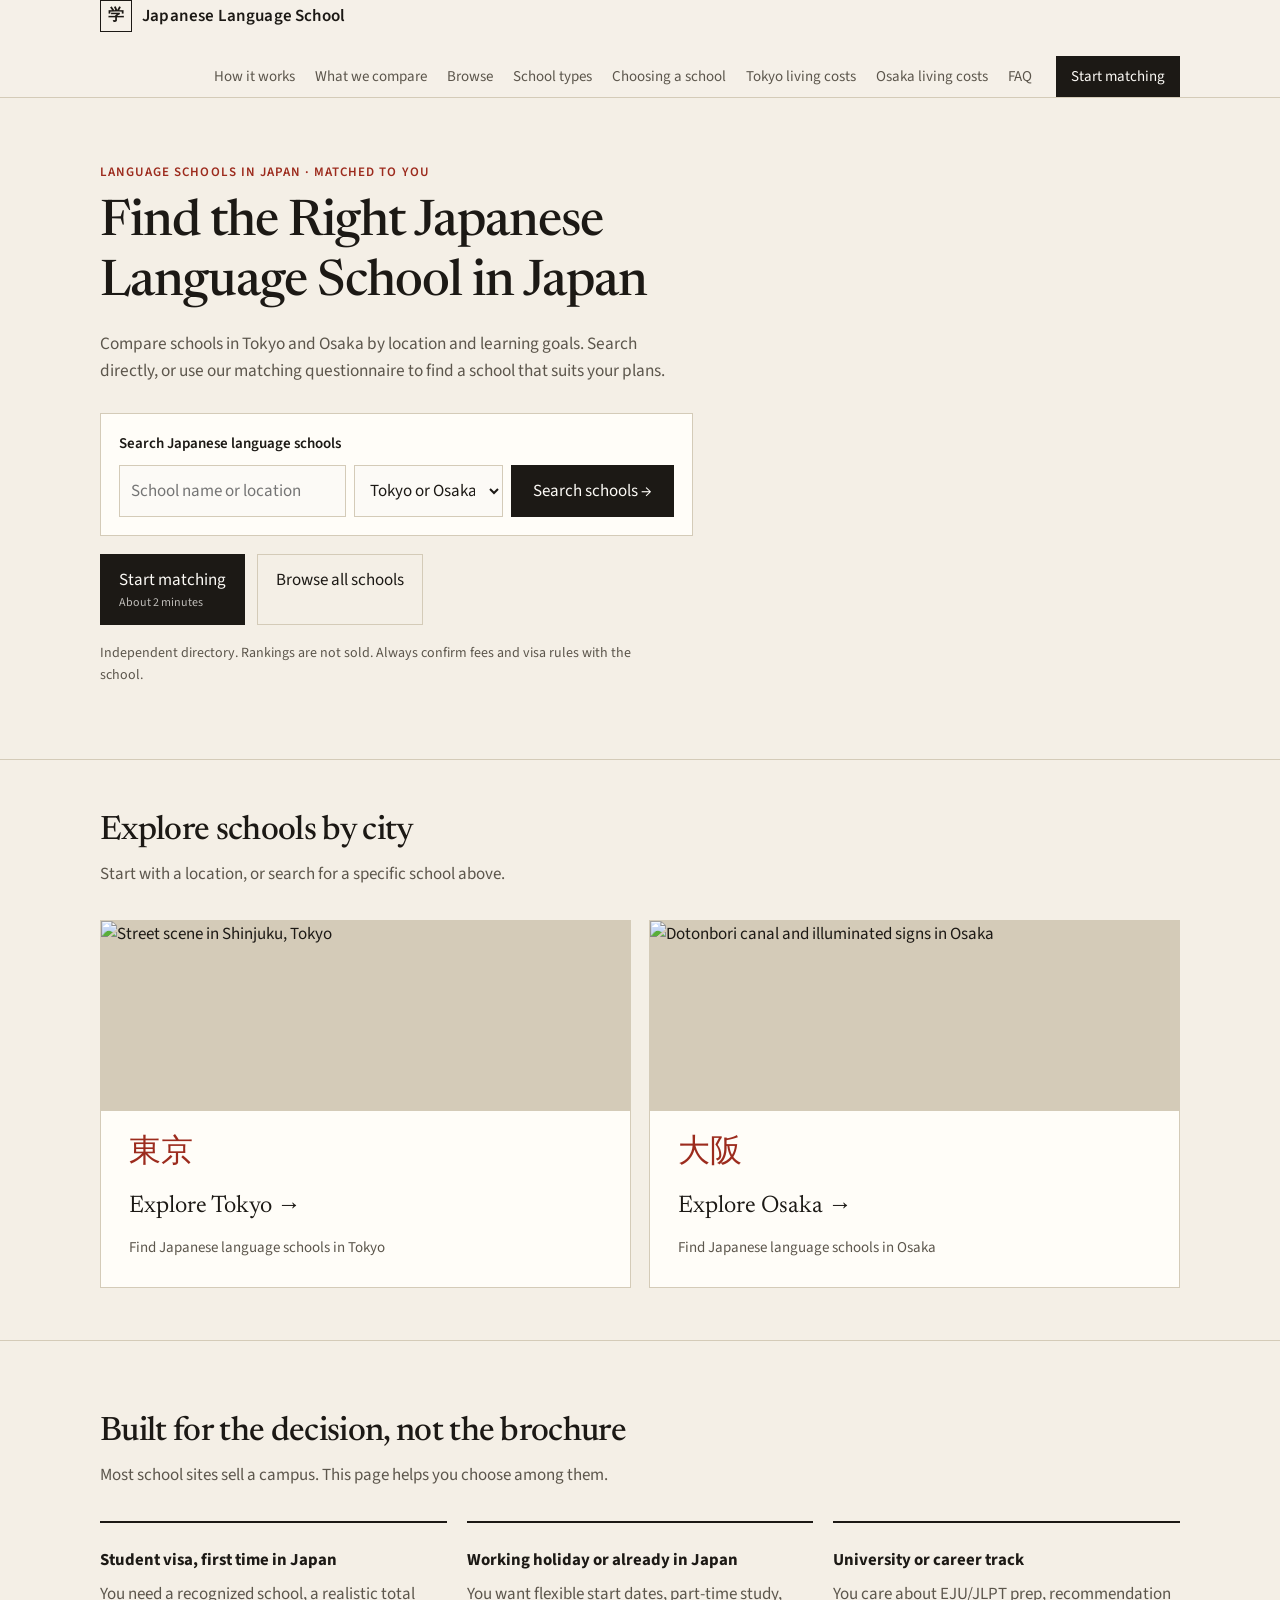
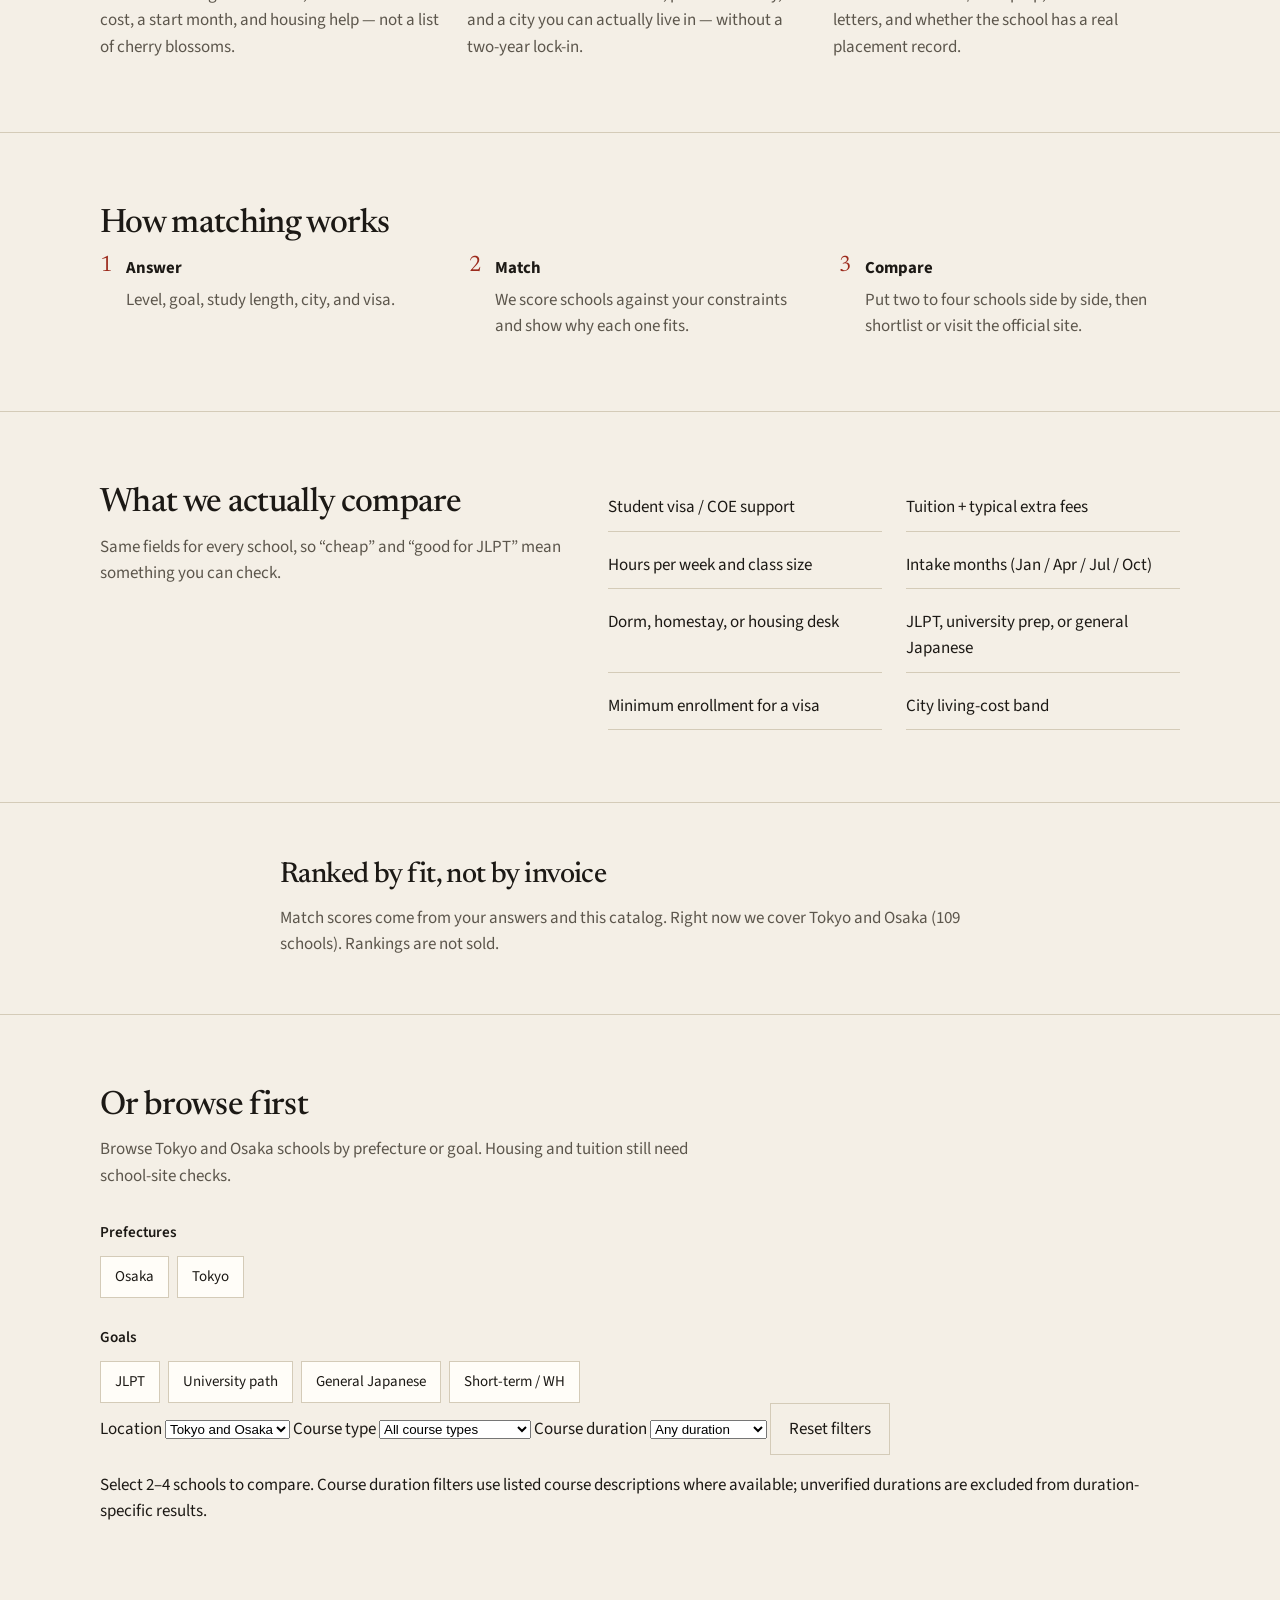
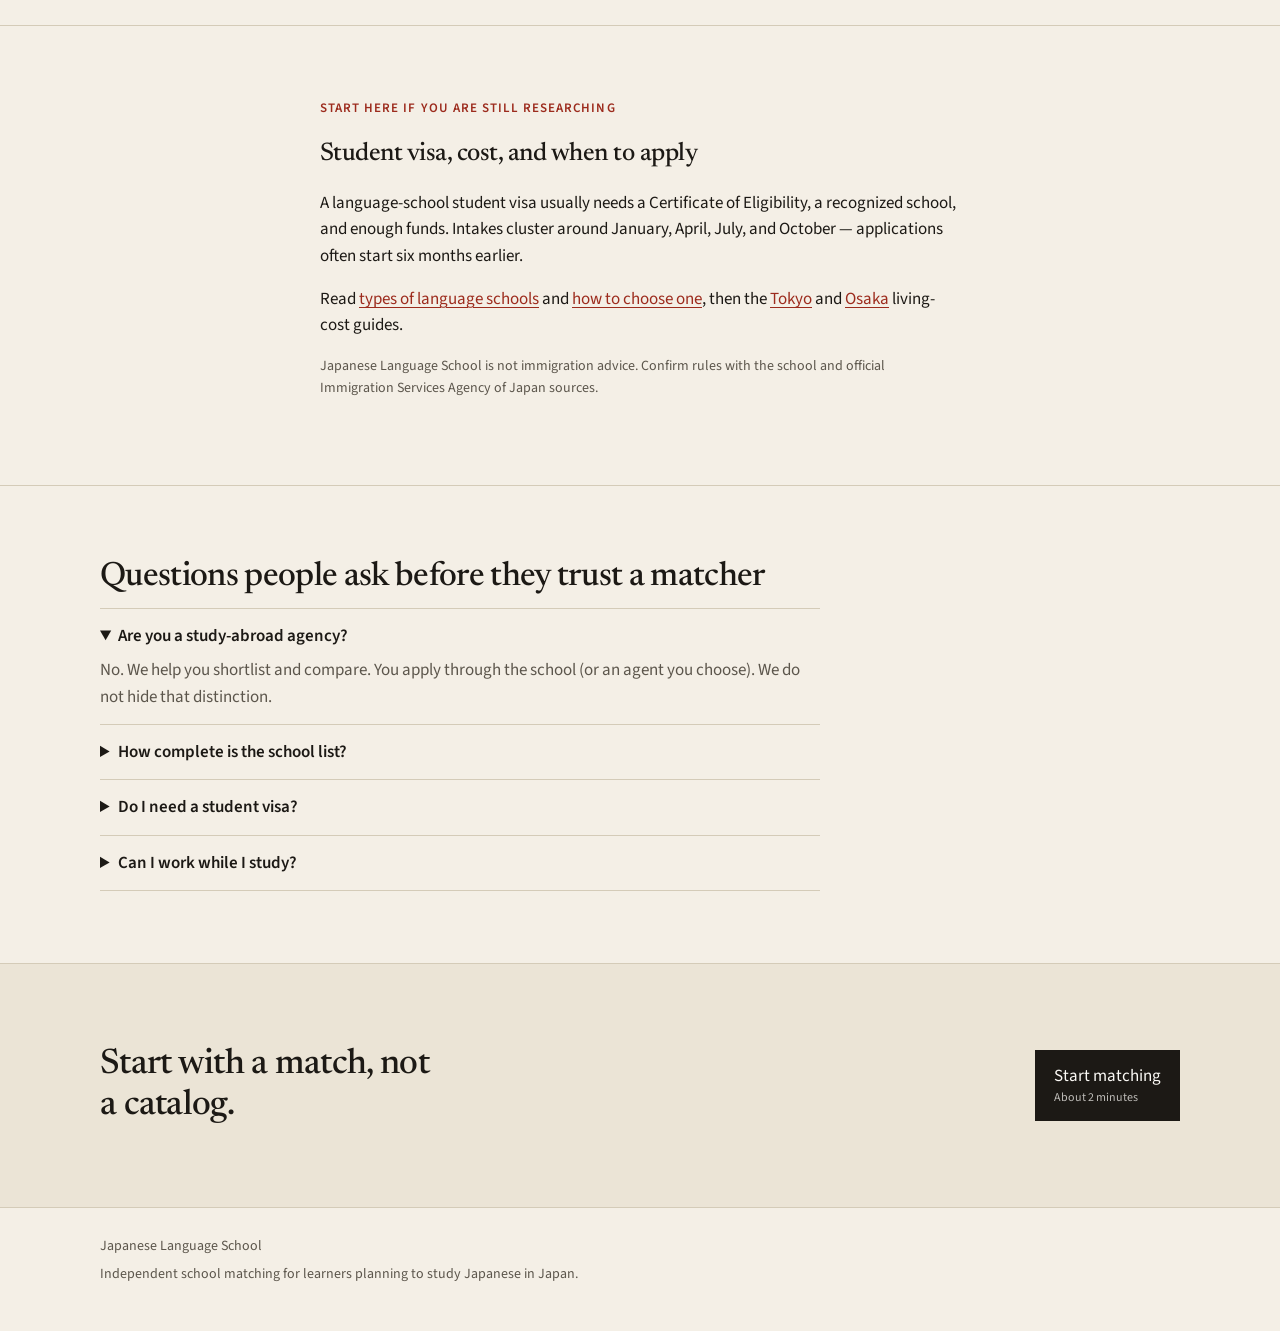
==== index.html @ 5a424f0c "Add initial school filters and side-by-side comparison" ====
<!DOCTYPE html>
<html lang="en">
  <head>
    <meta charset="UTF-8" />
    <meta name="viewport" content="width=device-width, initial-scale=1.0" />
    <title>Japanese Language School — Find a school in Japan</title>
    <meta
      name="description"
      content="Match a Japanese language school in Japan to your visa, budget, goals, and timeline. Compare programs fairly — not by who paid to rank higher."
    />
    <link rel="preconnect" href="https://fonts.googleapis.com" />
    <link rel="preconnect" href="https://fonts.gstatic.com" crossorigin />
    <link
      href="https://fonts.googleapis.com/css2?family=Newsreader:ital,opsz,wght@0,6..72,500;0,6..72,600;1,6..72,500&family=Source+Sans+3:ital,wght@0,400;0,500;0,600;1,400&display=swap"
      rel="stylesheet"
    />
    <link rel="stylesheet" href="styles.css" />
  </head>
  <body>
    <header class="site-header">
      <div class="container header-inner">
        <a class="logo" href="#top">
          <span class="logo-mark" aria-hidden="true">学</span>
          <span class="logo-text">Japanese Language School</span>
        </a>
        <nav class="nav" aria-label="Primary">
          <a href="#how">How it works</a>
          <a href="#compare-what">What we compare</a>
          <a href="#browse">Browse</a>
          <a href="types-of-language-schools.html">School types</a>
          <a href="choosing-a-language-school.html">Choosing a school</a>
          <a href="tokyo-living-costs.html">Tokyo living costs</a>
          <a href="osaka-living-costs.html">Osaka living costs</a>
          <a href="#faq">FAQ</a>
        </nav>
        <button class="btn btn-primary btn-sm" type="button" data-open-quiz>
          Start matching
        </button>
      </div>
    </header>

    <main id="top">
      <section class="hero">
        <div class="container hero-grid">
          <div class="hero-copy">
            <p class="eyebrow">Language schools in Japan · matched to you</p>
            <h1>Find the Right Japanese Language School in Japan</h1>
            <p class="lede">
              Compare schools in Tokyo and Osaka by location and learning goals. Search directly, or use our matching questionnaire to find a school that suits your plans.
            </p>
            <form id="hero-search" class="hero-search" role="search">
              <label for="school-search">Search Japanese language schools</label>
              <div class="hero-search-controls">
                <input id="school-search" type="search" placeholder="School name or location" autocomplete="off" />
                <select id="school-city" aria-label="Choose a city">
                  <option value="any">Tokyo or Osaka</option>
                  <option value="tokyo">Tokyo</option>
                  <option value="osaka">Osaka</option>
                </select>
                <button class="btn btn-primary" type="submit">Search schools →</button>
              </div>
            </form>
            <div class="hero-actions">
              <button class="btn btn-primary" type="button" data-open-quiz>
                Start matching
                <span class="btn-meta">About 2 minutes</span>
              </button>
              <a class="btn btn-ghost" href="#browse">Browse all schools</a>
            </div>
            <p class="hero-note">
              Independent directory. Rankings are not sold. Always confirm fees and
              visa rules with the school.
            </p>
          </div>
        </div>
      </section>

      <section class="city-explore" aria-labelledby="explore-cities-title">
        <div class="container">
          <h2 id="explore-cities-title" class="section-title">Explore schools by city</h2>
          <p class="section-lead">Start with a location, or search for a specific school above.</p>
          <div class="city-cards">
            <a href="#browse" class="city-card" data-city-link="tokyo"><img class="city-card-image" src="https://commons.wikimedia.org/wiki/Special:FilePath/Alone_in_Tokyo_%28Unsplash%29.jpg?width=900" alt="Street scene in Shinjuku, Tokyo" loading="lazy" /><span class="city-card-jp">東京</span><span class="city-card-title">Explore Tokyo →</span><span>Find Japanese language schools in Tokyo</span></a>
            <a href="#browse" class="city-card" data-city-link="osaka"><img class="city-card-image" src="https://images.unsplash.com/photo-1759736693469-750a6593ec7f?auto=format&amp;fit=crop&amp;w=900&amp;q=75" alt="Dotonbori canal and illuminated signs in Osaka" loading="lazy" /><span class="city-card-jp">大阪</span><span class="city-card-title">Explore Osaka →</span><span>Find Japanese language schools in Osaka</span></a>
          </div>
        </div>
      </section>

      <section class="personas" id="who">
        <div class="container">
          <h2 class="section-title">Built for the decision, not the brochure</h2>
          <p class="section-lead">
            Most school sites sell a campus. This page helps you choose among them.
          </p>
          <div class="card-row">
            <article class="plain-card">
              <h3>Student visa, first time in Japan</h3>
              <p>
                You need a recognized school, a realistic total cost, a start month,
                and housing help — not a list of cherry blossoms.
              </p>
            </article>
            <article class="plain-card">
              <h3>Working holiday or already in Japan</h3>
              <p>
                You want flexible start dates, part-time study, and a city you can
                actually live in — without a two-year lock-in.
              </p>
            </article>
            <article class="plain-card">
              <h3>University or career track</h3>
              <p>
                You care about EJU/JLPT prep, recommendation letters, and whether
                the school has a real placement record.
              </p>
            </article>
          </div>
        </div>
      </section>

      <section class="how" id="how">
        <div class="container">
          <h2 class="section-title">How matching works</h2>
          <ol class="steps">
            <li>
              <span class="step-num">1</span>
              <div>
                <h3>Answer</h3>
                <p>Level, goal, study length, city, and visa.</p>
              </div>
            </li>
            <li>
              <span class="step-num">2</span>
              <div>
                <h3>Match</h3>
                <p>We score schools against your constraints and show why each one fits.</p>
              </div>
            </li>
            <li>
              <span class="step-num">3</span>
              <div>
                <h3>Compare</h3>
                <p>Put two to four schools side by side, then shortlist or visit the official site.</p>
              </div>
            </li>
          </ol>
        </div>
      </section>

      <section class="compare-what" id="compare-what">
        <div class="container split">
          <div>
            <h2 class="section-title">What we actually compare</h2>
            <p class="section-lead">
              Same fields for every school, so “cheap” and “good for JLPT” mean
              something you can check.
            </p>
          </div>
          <ul class="compare-grid">
            <li>Student visa / COE support</li>
            <li>Tuition + typical extra fees</li>
            <li>Hours per week and class size</li>
            <li>Intake months (Jan / Apr / Jul / Oct)</li>
            <li>Dorm, homestay, or housing desk</li>
            <li>JLPT, university prep, or general Japanese</li>
            <li>Minimum enrollment for a visa</li>
            <li>City living-cost band</li>
          </ul>
        </div>
      </section>

      <section class="trust" id="trust">
        <div class="container trust-box">
          <h2>Ranked by fit, not by invoice</h2>
          <p>
            Match scores come from your answers and this catalog. Right now we
            cover Tokyo and Osaka (109 schools). Rankings are not sold.
          </p>
        </div>
      </section>

      <section class="browse" id="browse">
        <div class="container">
          <h2 class="section-title">Or browse first</h2>
          <p class="section-lead">
            Browse Tokyo and Osaka schools by prefecture or goal. Housing and tuition still need school-site checks.
          </p>
          <div class="chip-block">
            <h3>Prefectures</h3>
            <div class="chips" id="city-chips"></div>
          </div>
          <div class="chip-block">
            <h3>Goals</h3>
            <div class="chips">
              <button type="button" class="chip" data-browse-goal="jlpt">JLPT</button>
              <button type="button" class="chip" data-browse-goal="university">University path</button>
              <button type="button" class="chip" data-browse-goal="general">General Japanese</button>
              <button type="button" class="chip" data-browse-goal="short">Short-term / WH</button>
            </div>
          </div>
          <div class="compare-filters" aria-label="School comparison filters">
<label>Location <select id="compare-location"><option value="all">Tokyo and Osaka</option><option value="tokyo">Tokyo</option><option value="osaka">Osaka</option></select></label>
<label>Course type <select id="compare-course"><option value="all">All course types</option><option value="general">General Japanese</option><option value="university">University preparation</option><option value="jlpt">JLPT preparation</option><option value="short">Short-term</option></select></label>
<label>Course duration <select id="compare-duration"><option value="all">Any duration</option><option value="short">Up to 6 months</option><option value="year">7–12 months</option><option value="long">Over 12 months</option></select></label>
<button class="btn btn-ghost" id="compare-reset" type="button">Reset filters</button>
</div>
<p class="compare-hint">Select 2–4 schools to compare. Course duration filters use listed course descriptions where available; unverified durations are excluded from duration-specific results.</p>
<div id="browse-results" class="school-grid" hidden></div>
<div id="compare-panel" class="compare-panel" hidden><div class="compare-panel-head"><strong id="compare-count">0 schools selected</strong><button class="btn btn-primary btn-sm" id="compare-open" type="button" disabled>Compare schools</button><button class="btn btn-ghost btn-sm" id="compare-clear" type="button">Clear</button></div><div id="compare-table" class="compare-table-wrap" hidden></div></div>
        </div>
      </section>

      <section class="guide" id="guide">
        <div class="container guide-inner">
          <p class="eyebrow">Start here if you are still researching</p>
          <h2>Student visa, cost, and when to apply</h2>
          <p>
            A language-school student visa usually needs a Certificate of Eligibility,
            a recognized school, and enough funds. Intakes cluster around January,
            April, July, and October — applications often start six months earlier.
          </p>
          <p>
            Read
            <a href="types-of-language-schools.html">types of language schools</a>
            and
            <a href="choosing-a-language-school.html">how to choose one</a>,
            then the
            <a href="tokyo-living-costs.html">Tokyo</a>
            and
            <a href="osaka-living-costs.html">Osaka</a>
            living-cost guides.
          </p>
          <p class="guide-note">
            Japanese Language School is not immigration advice. Confirm rules with the school and
            official Immigration Services Agency of Japan sources.
          </p>
        </div>
      </section>

      <section class="faq" id="faq">
        <div class="container">
          <h2 class="section-title">Questions people ask before they trust a matcher</h2>
          <div class="faq-list">
            <details open>
              <summary>Are you a study-abroad agency?</summary>
              <p>
                No. We help you shortlist and compare. You apply through the school
                (or an agent you choose). We do not hide that distinction.
              </p>
            </details>
            <details>
              <summary>How complete is the school list?</summary>
              <p>
                This catalog is Tokyo and Osaka only for now — 109 schools, not
                every language school in Japan. Other cities come later.
              </p>
            </details>
            <details>
              <summary>Do I need a student visa?</summary>
              <p>
                Full-time programs over a few months usually do. Working-holiday and
                other statuses can use short or part-time courses. The quiz treats visa
                as a hard filter, not a suggestion.
              </p>
            </details>
            <details>
              <summary>Can I work while I study?</summary>
              <p>
                Student-visa holders typically need permission to work part-time, with
                hour limits. Schools differ in how much they help. We flag housing and
                schedule intensity because those affect whether work is realistic.
              </p>
            </details>
          </div>
        </div>
      </section>

      <section class="closing">
        <div class="container closing-inner">
          <h2>Start with a match, not a catalog.</h2>
          <button class="btn btn-primary" type="button" data-open-quiz>
            Start matching
            <span class="btn-meta">About 2 minutes</span>
          </button>
        </div>
      </section>
    </main>

    <footer class="site-footer">
      <div class="container footer-inner">
        <p>Japanese Language School</p>
        <p>Independent school matching for learners planning to study Japanese in Japan.</p>
      </div>
    </footer>

    <div class="quiz" id="quiz" hidden>
      <div class="quiz-panel" role="dialog" aria-modal="true" aria-labelledby="quiz-title">
        <div class="quiz-bar">
          <p id="quiz-title" class="quiz-brand">School matcher</p>
          <button class="quiz-close" type="button" data-close-quiz aria-label="Close matcher">
            Close
          </button>
        </div>
        <div class="quiz-progress" aria-hidden="true">
          <div class="quiz-progress-fill" id="quiz-progress-fill"></div>
        </div>
        <div id="quiz-body"></div>
      </div>
    </div>

    <script src="data/schools.js"></script>
    <script src="app.js"></script>
  </body>
</html>
---- styles.css ----
:root {
  --paper: #f4efe6;
  --paper-2: #ebe4d6;
  --ink: #1c1915;
  --ink-soft: #5c564c;
  --line: #d4cbb8;
  --accent: #9c2b1d;
  --accent-hover: #7e2218;
  --white: #fcfaf6;
  --card: #fffdf8;
  --shadow: none;
  --serif: "Newsreader", "Iowan Old Style", Georgia, serif;
  --sans: "Source Sans 3", "Segoe UI", sans-serif;
  --max: 1080px;
}

*,
*::before,
*::after {
  box-sizing: border-box;
}

html {
  scroll-behavior: smooth;
}

body {
  margin: 0;
  background: var(--paper);
  color: var(--ink);
  font-family: var(--sans);
  font-size: 17px;
  line-height: 1.55;
}

img {
  max-width: 100%;
}

a {
  color: var(--accent);
  text-decoration-thickness: 1px;
  text-underline-offset: 3px;
}

a:hover {
  color: var(--accent-hover);
}

.container {
  width: min(var(--max), calc(100% - 40px));
  margin-inline: auto;
}

.site-header {
  position: sticky;
  top: 0;
  z-index: 20;
  background: color-mix(in srgb, var(--paper) 92%, white);
  border-bottom: 1px solid var(--line);
}

.header-inner {
  display: flex;
  align-items: center;
  flex-wrap: wrap;
  gap: 24px;
  min-height: 64px;
}

.logo {
  display: flex;
  align-items: center;
  gap: 10px;
  color: var(--ink);
  text-decoration: none;
  font-weight: 600;
  letter-spacing: 0.01em;
}

.logo-mark {
  display: grid;
  place-items: center;
  width: 32px;
  height: 32px;
  border: 1px solid var(--ink);
  font-family: var(--serif);
  font-size: 16px;
  line-height: 1;
}

.nav {
  display: flex;
  gap: 20px;
  margin-left: auto;
}

.nav a {
  color: var(--ink-soft);
  text-decoration: none;
  font-size: 15px;
}

.nav a:hover {
  color: var(--ink);
}

.btn {
  display: inline-flex;
  flex-direction: column;
  align-items: flex-start;
  gap: 0;
  border: 1px solid transparent;
  background: transparent;
  color: inherit;
  font: inherit;
  cursor: pointer;
  text-decoration: none;
  padding: 12px 18px;
}

.btn-primary {
  background: var(--ink);
  color: var(--white);
  border-color: var(--ink);
}

.btn-primary:hover {
  background: #2c2823;
  color: var(--white);
}

.btn-ghost {
  border-color: var(--line);
  color: var(--ink);
}

.btn-ghost:hover {
  border-color: var(--ink);
  color: var(--ink);
}

.btn-sm {
  padding: 8px 14px;
  font-size: 15px;
}

.btn-meta {
  font-size: 12px;
  font-weight: 400;
  opacity: 0.72;
}

.hero {
  padding: 64px 0 72px;
  border-bottom: 1px solid var(--line);
}

.hero-grid {
  display: grid;
  grid-template-columns: 1.15fr 0.85fr;
  gap: 48px;
  align-items: start;
}

.eyebrow {
  margin: 0 0 12px;
  color: var(--accent);
  font-size: 13px;
  font-weight: 600;
  letter-spacing: 0.08em;
  text-transform: uppercase;
}

h1,
.section-title,
.hero-card-title,
.closing h2,
.trust h2,
.guide h2 {
  font-family: var(--serif);
  font-weight: 500;
  letter-spacing: -0.02em;
  line-height: 1.18;
}

h1 {
  margin: 0 0 18px;
  font-size: clamp(2rem, 4.4vw, 3.15rem);
}

.lede {
  margin: 0 0 28px;
  color: var(--ink-soft);
  font-size: 1.08rem;
  max-width: 38rem;
}

.hero-actions {
  display: flex;
  flex-wrap: wrap;
  gap: 12px;
  margin-bottom: 18px;
}

.hero-note {
  margin: 0;
  color: var(--ink-soft);
  font-size: 14px;
  max-width: 36rem;
}

.hero-card {
  background: var(--card);
  border: 1px solid var(--line);
  padding: 28px 26px 24px;
}

.hero-card-kicker {
  margin: 0;
  font-size: 12px;
  letter-spacing: 0.12em;
  text-transform: uppercase;
  color: var(--ink-soft);
}

.hero-card-score {
  margin: 10px 0 4px;
  font-family: var(--serif);
  font-size: 2rem;
  color: var(--accent);
}

.hero-card-title {
  margin: 0;
  font-size: 1.45rem;
}

.hero-card-meta {
  margin: 6px 0 16px;
  color: var(--ink-soft);
  font-size: 15px;
}

.why-list {
  margin: 0;
  padding-left: 18px;
}

.why-list li + li {
  margin-top: 6px;
}

.tradeoff {
  margin: 16px 0 0;
  padding-top: 14px;
  border-top: 1px solid var(--line);
  color: var(--ink-soft);
  font-size: 14px;
}

.personas,
.how,
.compare-what,
.browse,
.guide,
.faq {
  padding: 72px 0;
  border-bottom: 1px solid var(--line);
}

.section-title {
  margin: 0 0 10px;
  font-size: clamp(1.6rem, 3vw, 2.1rem);
}

.section-lead {
  margin: 0 0 32px;
  color: var(--ink-soft);
  max-width: 38rem;
}

.card-row {
  display: grid;
  grid-template-columns: repeat(3, 1fr);
  gap: 20px;
}

.plain-card {
  padding: 8px 4px 0 0;
  border-top: 2px solid var(--ink);
}

.plain-card h3 {
  margin: 16px 0 8px;
  font-size: 1.05rem;
}

.plain-card p {
  margin: 0;
  color: var(--ink-soft);
}

.steps {
  list-style: none;
  margin: 0;
  padding: 0;
  display: grid;
  grid-template-columns: repeat(3, 1fr);
  gap: 28px;
}

.steps li {
  display: grid;
  grid-template-columns: auto 1fr;
  gap: 14px;
}

.step-num {
  font-family: var(--serif);
  font-size: 1.4rem;
  color: var(--accent);
  line-height: 1;
}

.steps h3 {
  margin: 0 0 6px;
  font-size: 1.05rem;
}

.steps p {
  margin: 0;
  color: var(--ink-soft);
}

.split {
  display: grid;
  grid-template-columns: 0.9fr 1.1fr;
  gap: 40px;
  align-items: start;
}

.compare-grid {
  display: grid;
  grid-template-columns: 1fr 1fr;
  gap: 10px 24px;
  margin: 0;
  padding: 0;
  list-style: none;
}

.compare-grid li {
  padding: 10px 0;
  border-bottom: 1px solid var(--line);
}

.trust {
  padding: 56px 0;
  border-bottom: 1px solid var(--line);
}

.trust-box {
  max-width: 720px;
}

.trust h2 {
  margin: 0 0 12px;
  font-size: 1.8rem;
}

.trust p {
  margin: 0;
  color: var(--ink-soft);
}

.chip-block + .chip-block {
  margin-top: 28px;
}

.chip-block h3 {
  margin: 0 0 12px;
  font-size: 0.95rem;
  font-weight: 600;
}

.chips {
  display: flex;
  flex-wrap: wrap;
  gap: 8px;
}

.chip {
  font: inherit;
  font-size: 15px;
  background: var(--card);
  border: 1px solid var(--line);
  color: var(--ink);
  padding: 8px 14px;
  cursor: pointer;
}

.chip:hover,
.chip.is-active {
  border-color: var(--ink);
}

.school-grid {
  display: grid;
  gap: 16px;
  margin-top: 28px;
}

.school-card {
  background: var(--card);
  border: 1px solid var(--line);
  padding: 18px 20px;
  display: grid;
  grid-template-columns: 1fr auto;
  gap: 8px 16px;
}

.school-card h3 {
  margin: 0;
  font-family: var(--serif);
  font-weight: 500;
  font-size: 1.25rem;
}

.school-card p {
  margin: 0;
  color: var(--ink-soft);
  font-size: 15px;
}

.school-card .score {
  font-family: var(--serif);
  color: var(--accent);
  font-size: 1.25rem;
}

.guide-inner {
  max-width: 640px;
}

.guide-note {
  color: var(--ink-soft);
  font-size: 14px;
}

.faq-list {
  max-width: 720px;
}

details {
  border-top: 1px solid var(--line);
  padding: 14px 0;
}

details:last-child {
  border-bottom: 1px solid var(--line);
}

summary {
  cursor: pointer;
  font-weight: 600;
}

details p {
  margin: 8px 0 0;
  color: var(--ink-soft);
}

.closing {
  padding: 80px 0;
  background: var(--paper-2);
}

.closing-inner {
  display: flex;
  flex-wrap: wrap;
  align-items: center;
  justify-content: space-between;
  gap: 20px;
}

.closing h2 {
  margin: 0;
  font-size: clamp(1.6rem, 3vw, 2.2rem);
  max-width: 16ch;
}

.site-footer {
  padding: 28px 0 40px;
  border-top: 1px solid var(--line);
  color: var(--ink-soft);
  font-size: 14px;
}

.footer-inner p {
  margin: 0 0 6px;
}

.quiz {
  position: fixed;
  inset: 0;
  z-index: 40;
  background: color-mix(in srgb, var(--ink) 35%, transparent);
  display: grid;
  place-items: center;
  padding: 20px;
}

.quiz[hidden] {
  display: none;
}

.quiz-panel {
  width: min(640px, 100%);
  max-height: min(92vh, 820px);
  overflow: auto;
  background: var(--white);
  border: 1px solid var(--line);
}

.quiz-bar {
  display: flex;
  justify-content: space-between;
  align-items: center;
  padding: 14px 18px;
  border-bottom: 1px solid var(--line);
}

.quiz-brand {
  margin: 0;
  font-weight: 600;
}

.quiz-close {
  font: inherit;
  background: none;
  border: 0;
  color: var(--ink-soft);
  cursor: pointer;
}

.quiz-progress {
  height: 3px;
  background: var(--paper-2);
}

.quiz-progress-fill {
  height: 100%;
  width: 0;
  background: var(--accent);
}

.quiz-step {
  padding: 28px 24px 32px;
}

.quiz-step h2 {
  margin: 0 0 8px;
  font-family: var(--serif);
  font-weight: 500;
  font-size: 1.55rem;
}

.quiz-help {
  margin: 0 0 20px;
  color: var(--ink-soft);
  font-size: 15px;
}

.options {
  display: grid;
  gap: 8px;
}

.option {
  text-align: left;
  font: inherit;
  padding: 12px 14px;
  border: 1px solid var(--line);
  background: var(--card);
  cursor: pointer;
}

.option:hover,
.option.is-selected {
  border-color: var(--ink);
}

.quiz-nav {
  display: flex;
  justify-content: space-between;
  gap: 12px;
  margin-top: 24px;
}

.result-item {
  border-top: 1px solid var(--line);
  padding: 18px 0;
}

.result-item:first-of-type {
  border-top: 0;
}

.result-head {
  display: flex;
  justify-content: space-between;
  gap: 12px;
  align-items: baseline;
}

.result-item h3 {
  margin: 0;
  font-family: var(--serif);
  font-weight: 500;
  font-size: 1.25rem;
}

.result-item .score {
  color: var(--accent);
  font-family: var(--serif);
}

.result-item ul {
  margin: 10px 0 0;
  padding-left: 18px;
  color: var(--ink-soft);
}

.result-links {
  display: flex;
  flex-wrap: wrap;
  gap: 12px 18px;
  margin: 8px 0 0;
  font-size: 15px;
}

.result-facts {
  margin: 14px 0 0;
  display: grid;
  gap: 8px 16px;
}

.result-facts div {
  display: grid;
  grid-template-columns: 7.5rem 1fr;
  gap: 8px;
  align-items: start;
}

.result-facts dt {
  margin: 0;
  font-size: 13px;
  font-weight: 600;
  color: var(--ink-soft);
}

.result-facts dd {
  margin: 0;
  font-size: 15px;
}

.article {
  padding: 48px 0 80px;
}

.article-wrap {
  max-width: 42rem;
}

.article h1 {
  margin: 0 0 16px;
  font-size: clamp(1.85rem, 4vw, 2.55rem);
  line-height: 1.2;
}

.article-lede {
  font-size: 1.15rem;
  color: var(--ink-soft);
  margin: 0 0 12px;
}

.article-meta {
  margin: 0 0 36px;
  font-size: 14px;
  color: var(--ink-soft);
}

.article h2 {
  margin: 36px 0 12px;
  font-size: 1.35rem;
}

.article p,
.article li {
  color: var(--ink);
}

.article ul,
.article ol {
  padding-left: 1.2rem;
}

.article li {
  margin: 0 0 8px;
}

.table-scroll {
  overflow-x: auto;
  margin: 16px 0 8px;
  border: 1px solid var(--line);
  background: var(--card);
}

.cost-table {
  width: 100%;
  border-collapse: collapse;
  font-size: 15px;
}

.cost-table th,
.cost-table td {
  text-align: left;
  padding: 10px 12px;
  border-bottom: 1px solid var(--line);
  vertical-align: top;
}

.cost-table th {
  font-size: 13px;
  font-weight: 600;
  color: var(--ink-soft);
  background: var(--paper-2);
}

.table-note {
  font-size: 14px;
  color: var(--ink-soft);
}

.article-note {
  margin: 40px 0 28px;
  padding: 16px 18px;
  border-top: 2px solid var(--ink);
  background: var(--paper-2);
}

.article-note p {
  margin: 0;
  font-size: 15px;
  color: var(--ink-soft);
}

.article-cta {
  margin: 8px 0 0;
}

@media (max-width: 860px) {
  .nav {
    display: none;
  }

  .hero-grid,
  .card-row,
  .steps,
  .split,
  .compare-grid {
    grid-template-columns: 1fr;
  }

  .hero {
    padding-top: 40px;
  }

  .school-card {
    grid-template-columns: 1fr;
  }
}

/* Homepage discovery */
.hero-search{margin:0 0 18px;padding:18px;background:var(--card);border:1px solid var(--line)}
.hero-search label{display:block;font-weight:600;margin-bottom:10px;font-size:15px}
.hero-search-controls{display:flex;flex-wrap:wrap;gap:8px}
.hero-search-controls input,.hero-search-controls select{min-width:0;padding:11px;border:1px solid var(--line);background:var(--white);color:var(--ink);font:inherit}
.hero-search-controls input{flex:2 1 190px}
.hero-search-controls select{flex:1 1 130px}
.hero-search-controls button{flex:1 1 145px;justify-content:center;align-items:center}
.city-explore{padding:52px 0;border-bottom:1px solid var(--line)}
.city-cards{display:grid;grid-template-columns:repeat(2,minmax(0,1fr));gap:18px}
.city-card{display:flex;flex-direction:column;gap:10px;padding:28px;background:var(--card);border:1px solid var(--line);color:var(--ink);text-decoration:none}
.city-card:hover,.city-card:focus-visible{border-color:var(--accent);color:var(--ink)}
.city-card-jp{font-family:var(--serif);font-size:2rem;color:var(--accent)}
.city-card-title{font-family:var(--serif);font-size:1.5rem}
.city-card span:last-child{color:var(--ink-soft);font-size:15px}
@media(max-width:650px){.city-cards{grid-template-columns:1fr}.hero-search-controls{flex-direction:column}.hero-search-controls input,.hero-search-controls select,.hero-search-controls button{flex:auto;width:100%}}

/* City photography */
.city-card{overflow:hidden}
.city-card-image{display:block;width:calc(100% + 56px);max-width:none;height:190px;object-fit:cover;margin:-28px -28px 8px;background:var(--line)}
@media(max-width:650px){.city-card-image{height:175px}}
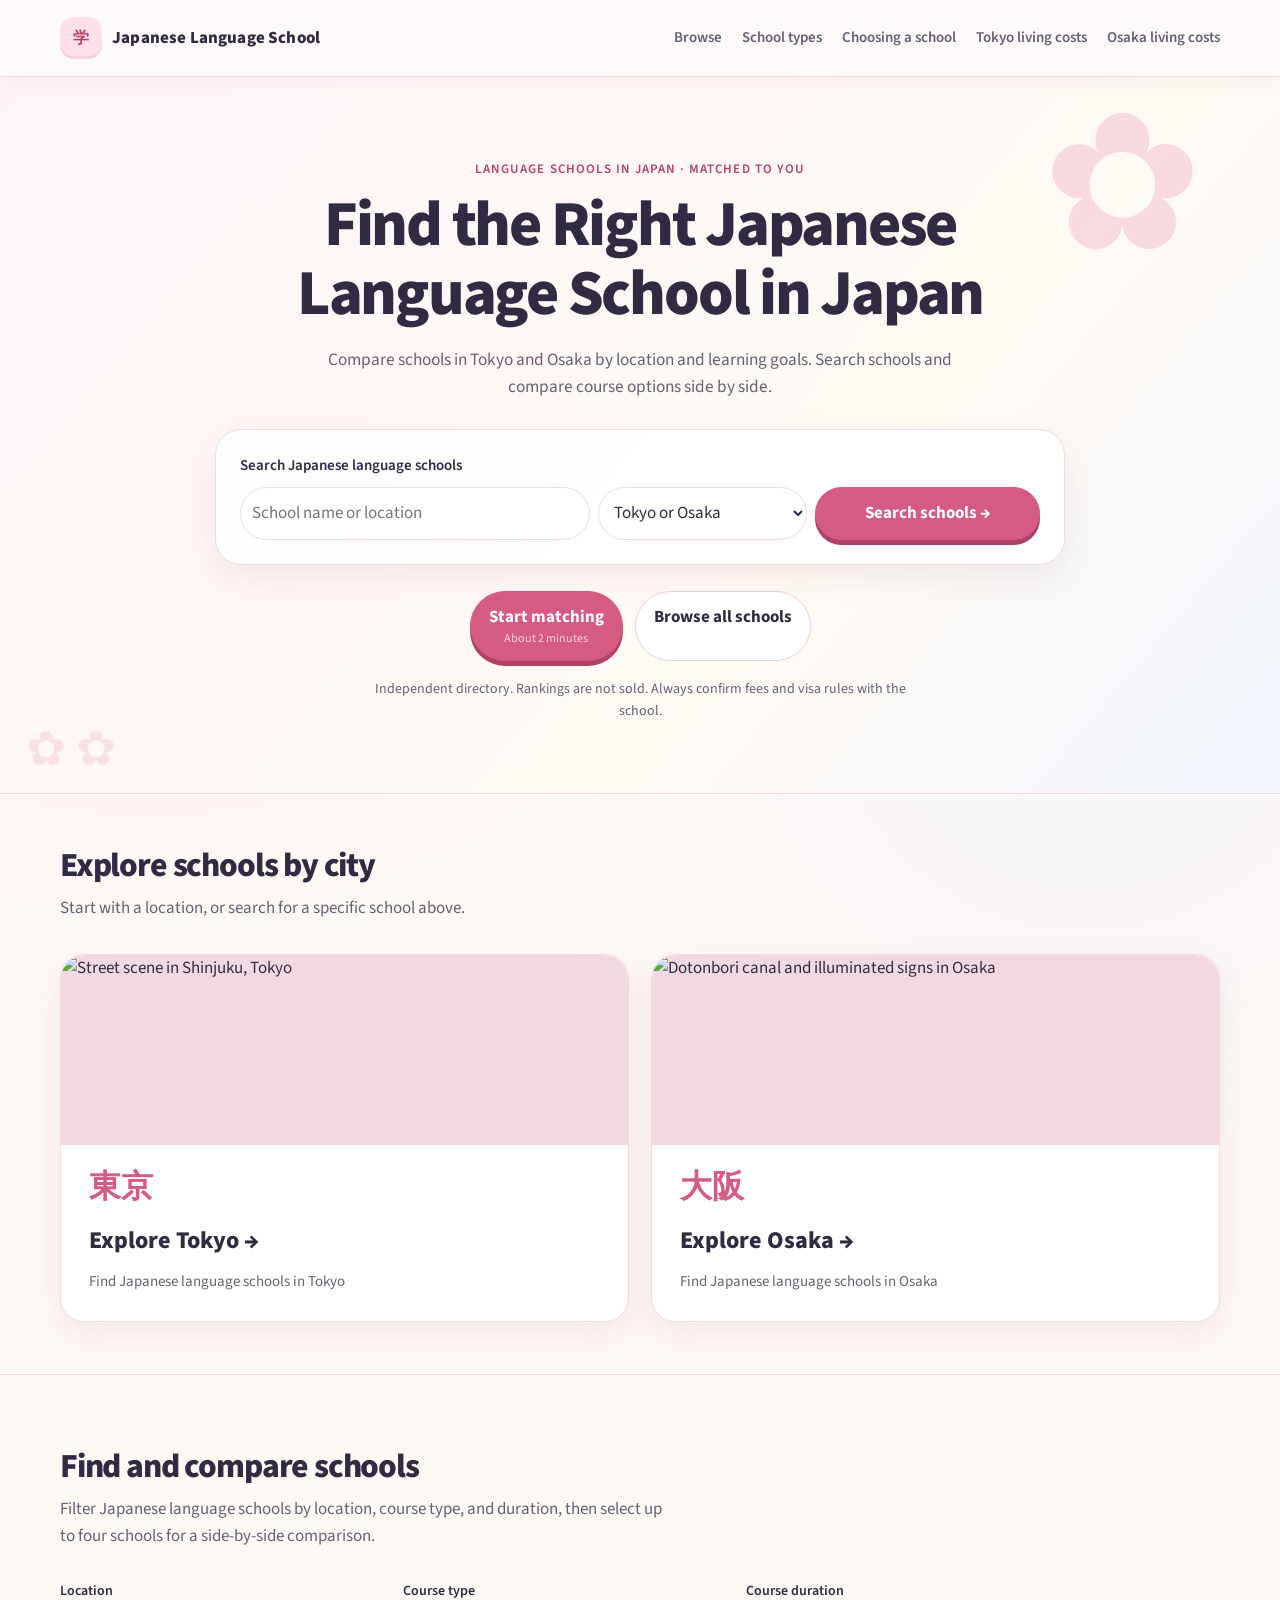
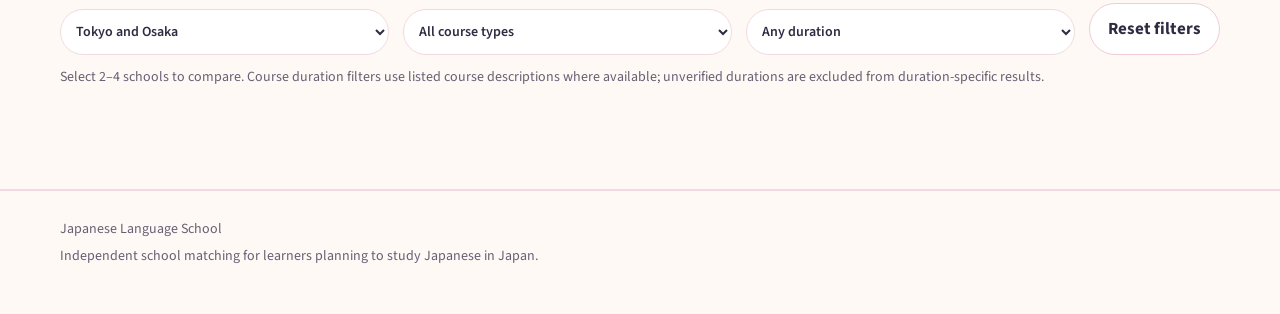
==== commit 825d77e0: "Simplify homepage sections and retain searchable school comparison" ====
--- a/index.html
+++ b/index.html
@@ -24,19 +24,12 @@
           <span class="logo-text">Japanese Language School</span>
         </a>
         <nav class="nav" aria-label="Primary">
-          <a href="#how">How it works</a>
-          <a href="#compare-what">What we compare</a>
           <a href="#browse">Browse</a>
           <a href="types-of-language-schools.html">School types</a>
           <a href="choosing-a-language-school.html">Choosing a school</a>
           <a href="tokyo-living-costs.html">Tokyo living costs</a>
           <a href="osaka-living-costs.html">Osaka living costs</a>
-          <a href="#faq">FAQ</a>
-        </nav>
-        <button class="btn btn-primary btn-sm" type="button" data-open-quiz>
-          Start matching
-        </button>
-      </div>
+        </nav></div>
     </header>
 
     <main id="top">
@@ -46,7 +39,7 @@
             <p class="eyebrow">Language schools in Japan · matched to you</p>
             <h1>Find the Right Japanese Language School in Japan</h1>
             <p class="lede">
-              Compare schools in Tokyo and Osaka by location and learning goals. Search directly, or use our matching questionnaire to find a school that suits your plans.
+              Compare schools in Tokyo and Osaka by location and learning goals. Search schools and compare course options side by side.
             </p>
             <form id="hero-search" class="hero-search" role="search">
               <label for="school-search">Search Japanese language schools</label>
@@ -86,118 +79,18 @@
         </div>
       </section>
 
-      <section class="personas" id="who">
-        <div class="container">
-          <h2 class="section-title">Built for the decision, not the brochure</h2>
-          <p class="section-lead">
-            Most school sites sell a campus. This page helps you choose among them.
-          </p>
-          <div class="card-row">
-            <article class="plain-card">
-              <h3>Student visa, first time in Japan</h3>
-              <p>
-                You need a recognized school, a realistic total cost, a start month,
-                and housing help — not a list of cherry blossoms.
-              </p>
-            </article>
-            <article class="plain-card">
-              <h3>Working holiday or already in Japan</h3>
-              <p>
-                You want flexible start dates, part-time study, and a city you can
-                actually live in — without a two-year lock-in.
-              </p>
-            </article>
-            <article class="plain-card">
-              <h3>University or career track</h3>
-              <p>
-                You care about EJU/JLPT prep, recommendation letters, and whether
-                the school has a real placement record.
-              </p>
-            </article>
-          </div>
-        </div>
-      </section>
+      
 
-      <section class="how" id="how">
-        <div class="container">
-          <h2 class="section-title">How matching works</h2>
-          <ol class="steps">
-            <li>
-              <span class="step-num">1</span>
-              <div>
-                <h3>Answer</h3>
-                <p>Level, goal, study length, city, and visa.</p>
-              </div>
-            </li>
-            <li>
-              <span class="step-num">2</span>
-              <div>
-                <h3>Match</h3>
-                <p>We score schools against your constraints and show why each one fits.</p>
-              </div>
-            </li>
-            <li>
-              <span class="step-num">3</span>
-              <div>
-                <h3>Compare</h3>
-                <p>Put two to four schools side by side, then shortlist or visit the official site.</p>
-              </div>
-            </li>
-          </ol>
-        </div>
-      </section>
+      
 
-      <section class="compare-what" id="compare-what">
-        <div class="container split">
-          <div>
-            <h2 class="section-title">What we actually compare</h2>
-            <p class="section-lead">
-              Same fields for every school, so “cheap” and “good for JLPT” mean
-              something you can check.
-            </p>
-          </div>
-          <ul class="compare-grid">
-            <li>Student visa / COE support</li>
-            <li>Tuition + typical extra fees</li>
-            <li>Hours per week and class size</li>
-            <li>Intake months (Jan / Apr / Jul / Oct)</li>
-            <li>Dorm, homestay, or housing desk</li>
-            <li>JLPT, university prep, or general Japanese</li>
-            <li>Minimum enrollment for a visa</li>
-            <li>City living-cost band</li>
-          </ul>
-        </div>
-      </section>
+      
 
-      <section class="trust" id="trust">
-        <div class="container trust-box">
-          <h2>Ranked by fit, not by invoice</h2>
-          <p>
-            Match scores come from your answers and this catalog. Right now we
-            cover Tokyo and Osaka (109 schools). Rankings are not sold.
-          </p>
-        </div>
-      </section>
+      
 
       <section class="browse" id="browse">
         <div class="container">
-          <h2 class="section-title">Or browse first</h2>
-          <p class="section-lead">
-            Browse Tokyo and Osaka schools by prefecture or goal. Housing and tuition still need school-site checks.
-          </p>
-          <div class="chip-block">
-            <h3>Prefectures</h3>
-            <div class="chips" id="city-chips"></div>
-          </div>
-          <div class="chip-block">
-            <h3>Goals</h3>
-            <div class="chips">
-              <button type="button" class="chip" data-browse-goal="jlpt">JLPT</button>
-              <button type="button" class="chip" data-browse-goal="university">University path</button>
-              <button type="button" class="chip" data-browse-goal="general">General Japanese</button>
-              <button type="button" class="chip" data-browse-goal="short">Short-term / WH</button>
-            </div>
-          </div>
+          <h2 class="section-title">Find and compare schools</h2>
+          <p class="section-lead">Filter Japanese language schools by location, course type, and duration, then select up to four schools for a side-by-side comparison.</p>
           <div class="compare-filters" aria-label="School comparison filters">
 <label>Location <select id="compare-location"><option value="all">Tokyo and Osaka</option><option value="tokyo">Tokyo</option><option value="osaka">Osaka</option></select></label>
 <label>Course type <select id="compare-course"><option value="all">All course types</option><option value="general">General Japanese</option><option value="university">University preparation</option><option value="jlpt">JLPT preparation</option><option value="short">Short-term</option></select></label>
@@ -210,80 +103,11 @@
         </div>
       </section>
 
-      <section class="guide" id="guide">
-        <div class="container guide-inner">
-          <p class="eyebrow">Start here if you are still researching</p>
-          <h2>Student visa, cost, and when to apply</h2>
-          <p>
-            A language-school student visa usually needs a Certificate of Eligibility,
-            a recognized school, and enough funds. Intakes cluster around January,
-            April, July, and October — applications often start six months earlier.
-          </p>
-          <p>
-            Read
-            <a href="types-of-language-schools.html">types of language schools</a>
-            and
-            <a href="choosing-a-language-school.html">how to choose one</a>,
-            then the
-            <a href="tokyo-living-costs.html">Tokyo</a>
-            and
-            <a href="osaka-living-costs.html">Osaka</a>
-            living-cost guides.
-          </p>
-          <p class="guide-note">
-            Japanese Language School is not immigration advice. Confirm rules with the school and
-            official Immigration Services Agency of Japan sources.
-          </p>
-        </div>
-      </section>
+      
 
-      <section class="faq" id="faq">
-        <div class="container">
-          <h2 class="section-title">Questions people ask before they trust a matcher</h2>
-          <div class="faq-list">
-            <details open>
-              <summary>Are you a study-abroad agency?</summary>
-              <p>
-                No. We help you shortlist and compare. You apply through the school
-                (or an agent you choose). We do not hide that distinction.
-              </p>
-            </details>
-            <details>
-              <summary>How complete is the school list?</summary>
-              <p>
-                This catalog is Tokyo and Osaka only for now — 109 schools, not
-                every language school in Japan. Other cities come later.
-              </p>
-            </details>
-            <details>
-              <summary>Do I need a student visa?</summary>
-              <p>
-                Full-time programs over a few months usually do. Working-holiday and
-                other statuses can use short or part-time courses. The quiz treats visa
-                as a hard filter, not a suggestion.
-              </p>
-            </details>
-            <details>
-              <summary>Can I work while I study?</summary>
-              <p>
-                Student-visa holders typically need permission to work part-time, with
-                hour limits. Schools differ in how much they help. We flag housing and
-                schedule intensity because those affect whether work is realistic.
-              </p>
-            </details>
-          </div>
-        </div>
-      </section>
+      
 
-      <section class="closing">
-        <div class="container closing-inner">
-          <h2>Start with a match, not a catalog.</h2>
-          <button class="btn btn-primary" type="button" data-open-quiz>
-            Start matching
-            <span class="btn-meta">About 2 minutes</span>
-          </button>
-        </div>
-      </section>
+      
     </main>
 
     <footer class="site-footer">
--- a/styles.css
+++ b/styles.css
@@ -802,3 +802,79 @@
 .city-card{overflow:hidden}
 .city-card-image{display:block;width:calc(100% + 56px);max-width:none;height:190px;object-fit:cover;margin:-28px -28px 8px;background:var(--line)}
 @media(max-width:650px){.city-card-image{height:175px}}
+
+/* School filtering and side-by-side comparison */
+.compare-filters{display:flex;flex-wrap:wrap;align-items:end;gap:14px;margin:24px 0 8px}
+.compare-filters label{display:grid;gap:6px;font-size:14px;font-weight:600;flex:1 1 190px}
+.compare-filters select{font:inherit;background:var(--card);color:var(--ink);border:1px solid var(--line);padding:11px;max-width:100%}
+.compare-hint{font-size:14px;color:var(--ink-soft);margin:12px 0}
+.compare-pick{display:flex;align-items:center;gap:8px;white-space:nowrap;font-weight:600;cursor:pointer}
+.compare-pick input{width:18px;height:18px}
+.compare-panel{margin-top:24px;padding:18px;background:var(--card);border:1px solid var(--line)}
+.compare-panel-head{display:flex;flex-wrap:wrap;align-items:center;gap:12px}
+.compare-table-wrap{margin-top:20px;overflow-x:auto}
+.school-comparison{width:100%;border-collapse:collapse;min-width:650px}
+.school-comparison th,.school-comparison td{padding:12px;border:1px solid var(--line);text-align:left;vertical-align:top;min-width:140px;overflow-wrap:anywhere}
+.school-comparison th{background:var(--paper-2)}
+@media(max-width:650px){.school-card{grid-template-columns:1fr}.compare-filters{display:grid}}
+
+
+/* Kawaii Japanese-inspired visual refresh: sakura, mochi, ink and soft surfaces */
+:root{
+  --paper:#fff9f6;--paper-2:#ffedf1;--ink:#302b43;--ink-soft:#685f73;
+  --line:#f2d9e1;--accent:#d65b82;--accent-hover:#b9406a;
+  --white:#ffffff;--card:#ffffff;--shadow:0 12px 32px rgba(111,66,93,.09);
+  --serif:"Source Sans 3","Segoe UI",sans-serif;
+  --max:1160px;
+}
+body{background:var(--paper);background-image:radial-gradient(circle at 12% 12%,rgba(255,203,217,.24) 0 12%,transparent 35%),radial-gradient(circle at 85% 35%,rgba(214,231,255,.22),transparent 30%)}
+h1,.section-title,.hero-card-title,.closing h2,.trust h2,.guide h2{font-family:var(--sans);font-weight:800;letter-spacing:-.035em}
+.site-header{background:rgba(255,250,250,.96);backdrop-filter:blur(12px);box-shadow:0 3px 18px rgba(111,66,93,.05)}
+.header-inner{min-height:76px}
+.logo{font-weight:800;color:var(--ink)}
+.logo-mark{border:0;border-radius:14px;background:#ffe0e9;color:#b9406a;box-shadow:inset 0 -3px rgba(214,91,130,.12);width:42px;height:42px;font-family:var(--sans);font-weight:800}
+.nav a{font-weight:600}.nav a:hover{color:var(--accent)}
+.btn,.chip,.compare-filters select,.hero-search input,.hero-search select{border-radius:999px;transition:transform .18s ease,box-shadow .18s ease,border-color .18s ease}
+.btn{align-items:center;text-align:center;font-weight:700}
+.btn-primary{background:var(--accent);border-color:var(--accent);color:#fff;box-shadow:0 5px 0 #ad4166}
+.btn-primary:hover{background:var(--accent-hover);border-color:var(--accent-hover);transform:translateY(-2px);box-shadow:0 7px 0 #923452;color:#fff}
+.btn-ghost{background:#fff;border-color:#eecdd8}
+.btn-ghost:hover{background:#fff0f5;border-color:var(--accent)}
+.btn:focus-visible,.chip:focus-visible,a:focus-visible,input:focus-visible,select:focus-visible{outline:3px solid #7a5cb5;outline-offset:3px}
+.hero{position:relative;padding:82px 0 70px;background:linear-gradient(130deg,#fff5f8 0%,#fffaf4 65%,#f2f7ff 100%);overflow:hidden}
+.hero:before{content:"✿";position:absolute;right:6%;top:16px;color:#f7c9d7;font-size:clamp(5rem,16vw,12rem);line-height:1;opacity:.65;pointer-events:none}
+.hero:after{content:"✿  ✿";position:absolute;left:2%;bottom:5px;color:#f6d6e1;font-size:3rem;opacity:.65;pointer-events:none}
+.hero-grid{display:block;position:relative;z-index:1}
+.hero-copy{max-width:850px;margin:auto;text-align:center}
+.hero h1{font-size:clamp(2.4rem,5vw,4.3rem);line-height:1.08;color:var(--ink)}
+.eyebrow{color:#b9406a;letter-spacing:.08em}
+.lede{margin-inline:auto;max-width:650px}
+.hero-actions{justify-content:center}
+.hero-note{margin-inline:auto}
+.hero-search{background:rgba(255,255,255,.93);border:1px solid #f0d9e0;border-radius:26px;padding:24px;box-shadow:var(--shadow);text-align:left;margin:26px auto}
+.hero-search-controls input,.hero-search-controls select{border:1px solid var(--line);background:#fff}
+.hero-search-controls input:focus,.hero-search-controls select:focus{border-color:var(--accent)}
+.city-cards{gap:22px}
+.city-card{border-radius:24px;border:1px solid #f2d9e1;box-shadow:var(--shadow);transition:transform .2s ease,box-shadow .2s ease}
+.city-card:hover,.city-card:focus-visible{transform:translateY(-5px);box-shadow:0 16px 32px rgba(111,66,93,.14)}
+.city-card-image{border-radius:24px 24px 0 0}
+.city-card-jp{font-family:var(--sans);font-weight:800;color:var(--accent)}
+.city-card-title{font-family:var(--sans);font-weight:800}
+.plain-card,.school-card,.compare-panel,.quiz-panel{border-radius:20px;box-shadow:var(--shadow)}
+.plain-card{background:#fff;padding:24px;border:1px solid var(--line)}
+.school-card{transition:transform .18s ease,box-shadow .18s ease}
+.school-card:hover{transform:translateY(-2px);box-shadow:0 12px 26px rgba(111,66,93,.12)}
+.school-card h3{font-family:var(--sans);font-weight:800}
+.chip{background:#fff;font-weight:600}
+.chip.is-active,.chip:hover{background:#ffe4ed;border-color:#d65b82;color:#a52c58}
+.compare-panel{background:#fff}
+.school-comparison th{background:#fff0f5}
+.school-comparison tr:nth-child(even) td{background:#fffbfd}
+.quiz{background:rgba(48,43,67,.48)}
+.quiz-panel{border-radius:24px;overflow:auto}
+.quiz-bar{background:#fff0f5}
+.quiz-brand{color:#ad4166}
+.steps .step-num{display:grid;place-items:center;width:38px;height:38px;border-radius:50%;background:#ffe0e9;font-weight:800}
+.closing{background:linear-gradient(125deg,#ffe8f0,#f5edff)}
+@media(max-width:650px){.hero{padding:52px 0}.hero-search{padding:16px;border-radius:20px}.hero:before{right:-10%;top:6%;opacity:.35}.city-card{border-radius:20px}.city-card-image{border-radius:20px 20px 0 0}}
+@media(prefers-reduced-motion:reduce){.btn,.city-card,.school-card{transition:none}.btn:hover,.city-card:hover,.school-card:hover{transform:none}}
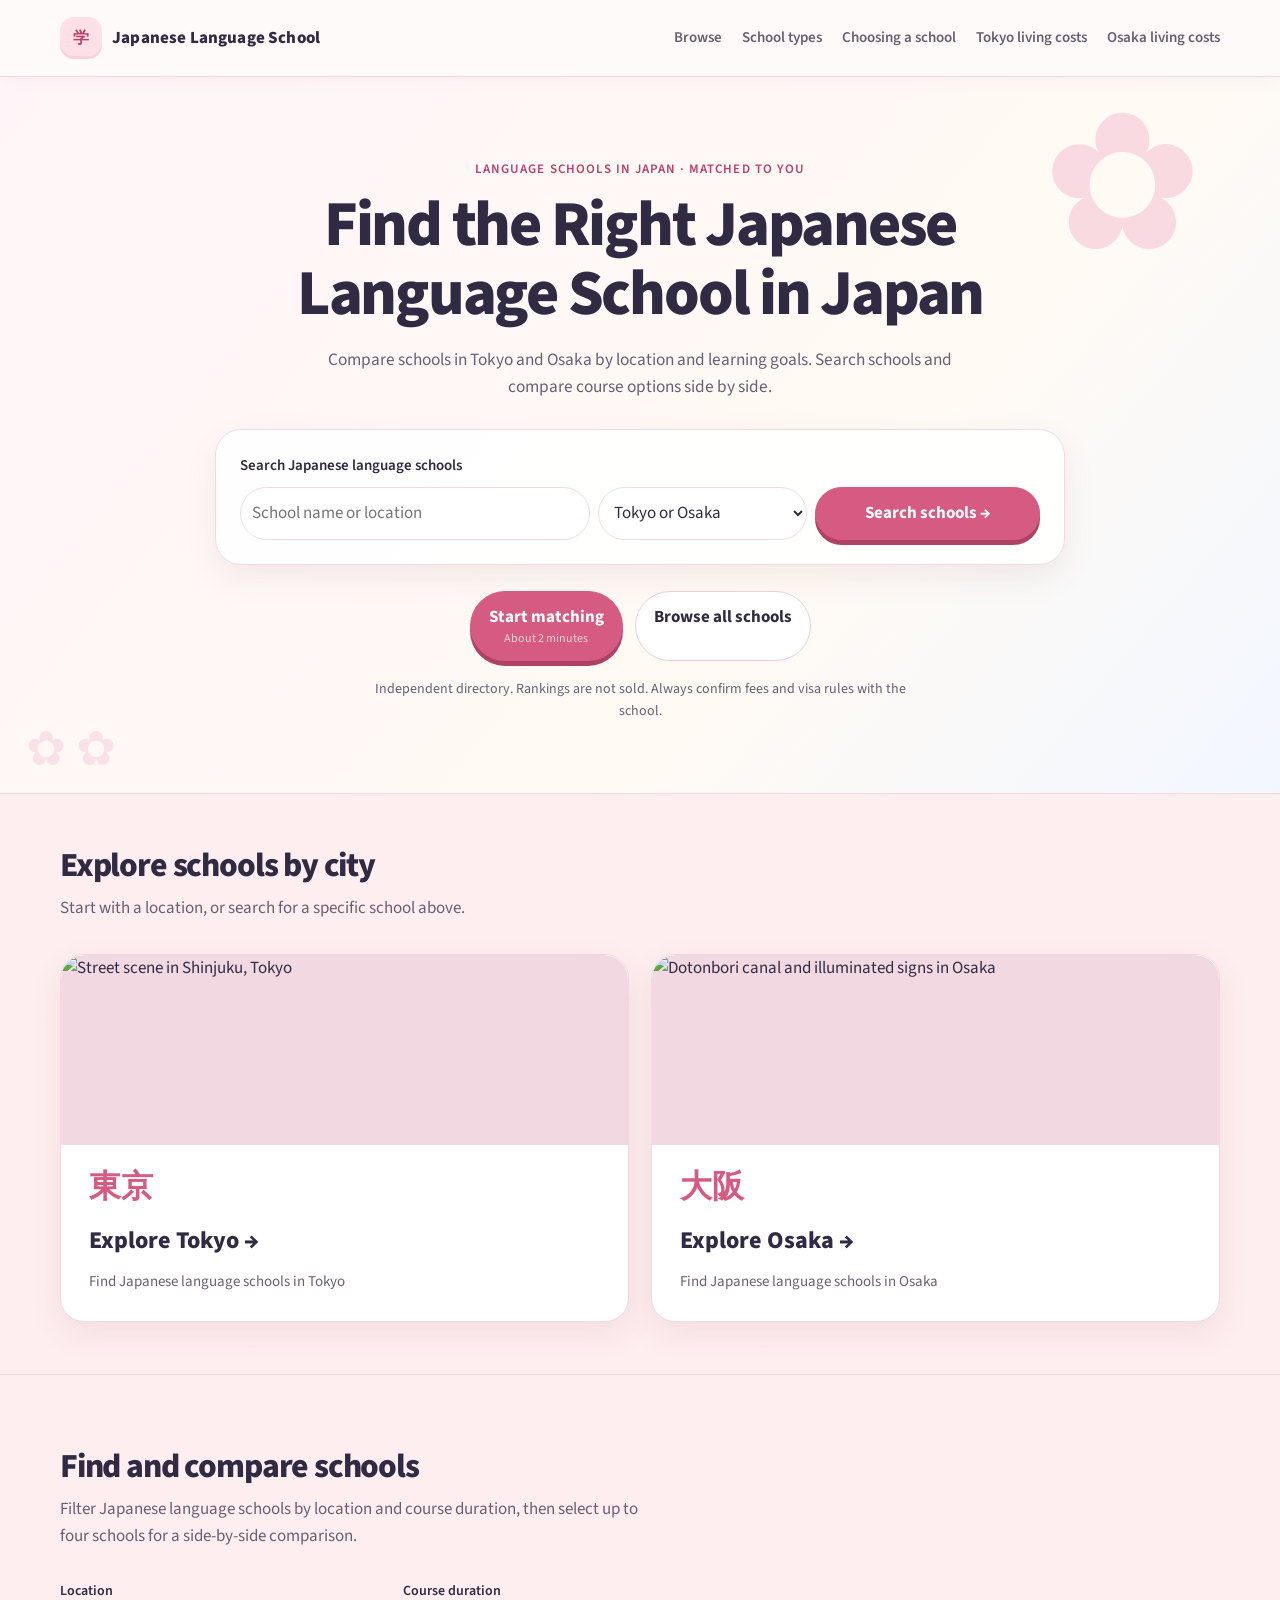
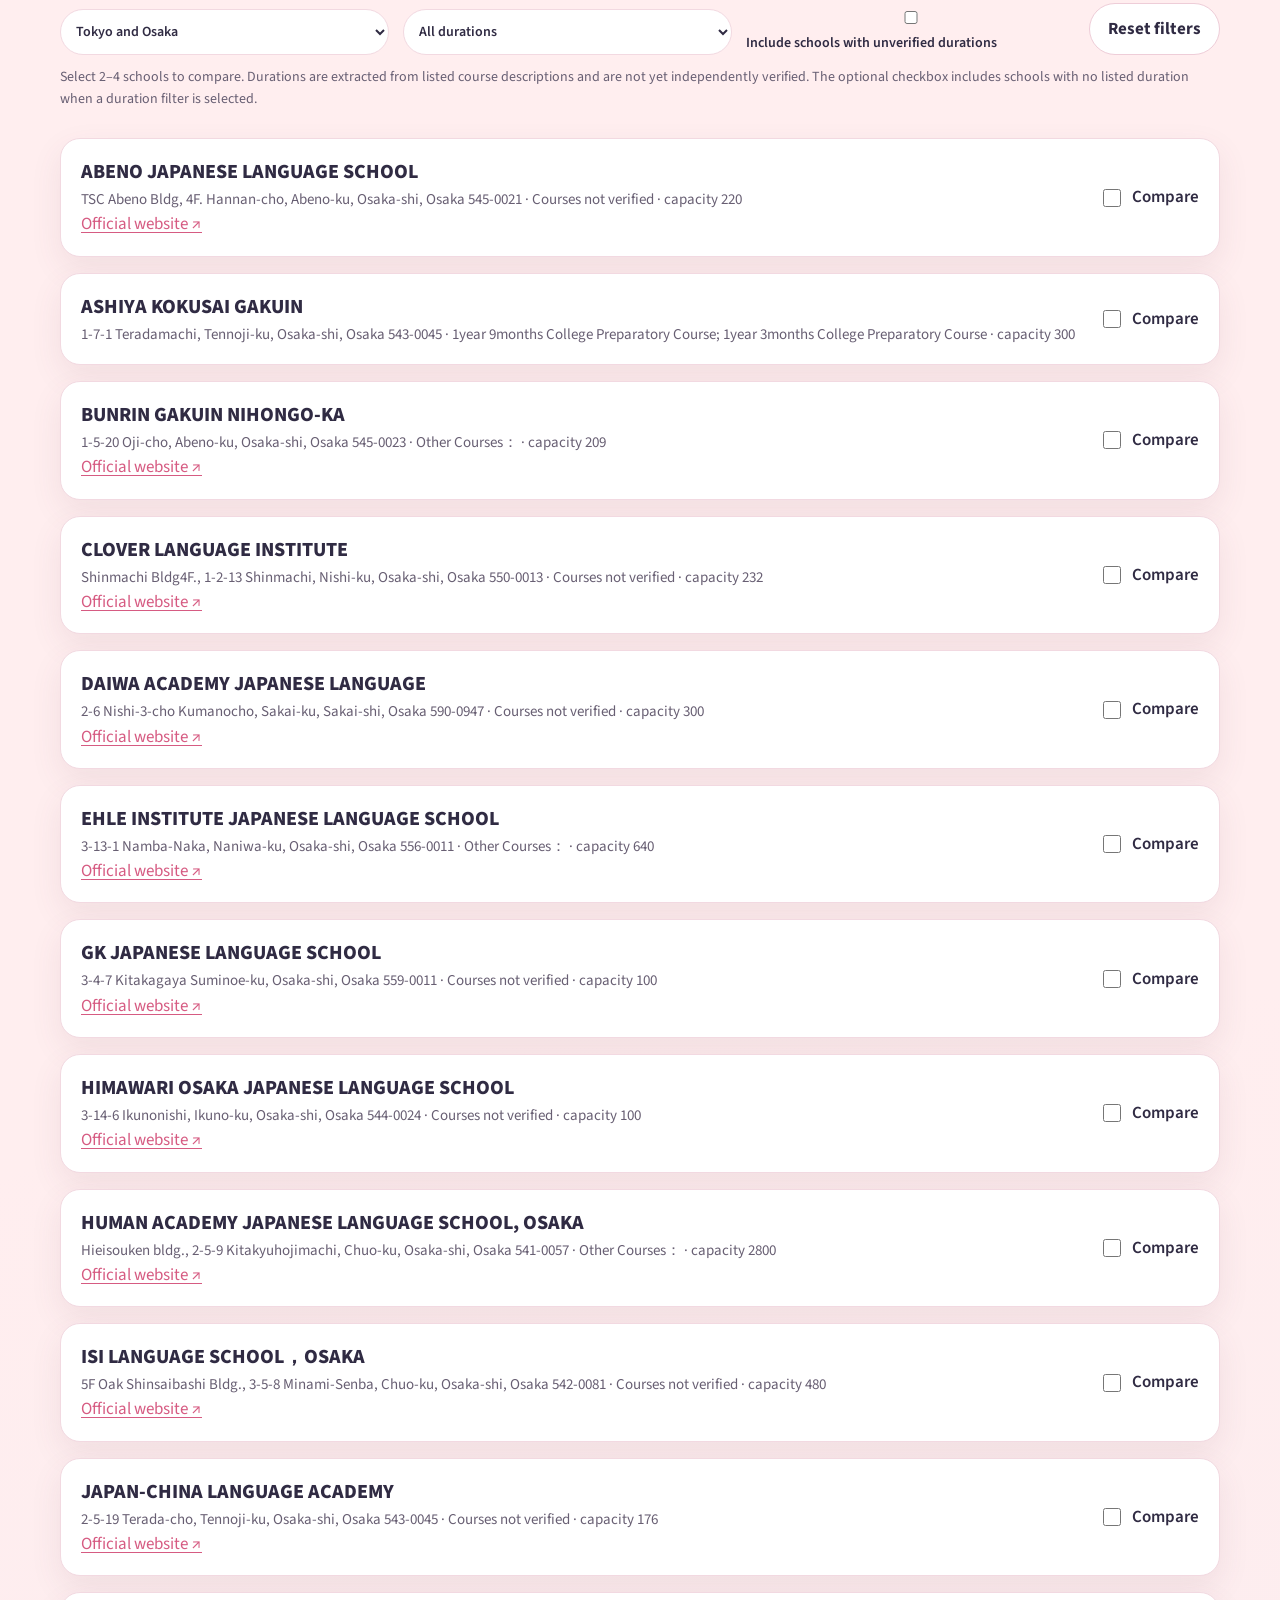
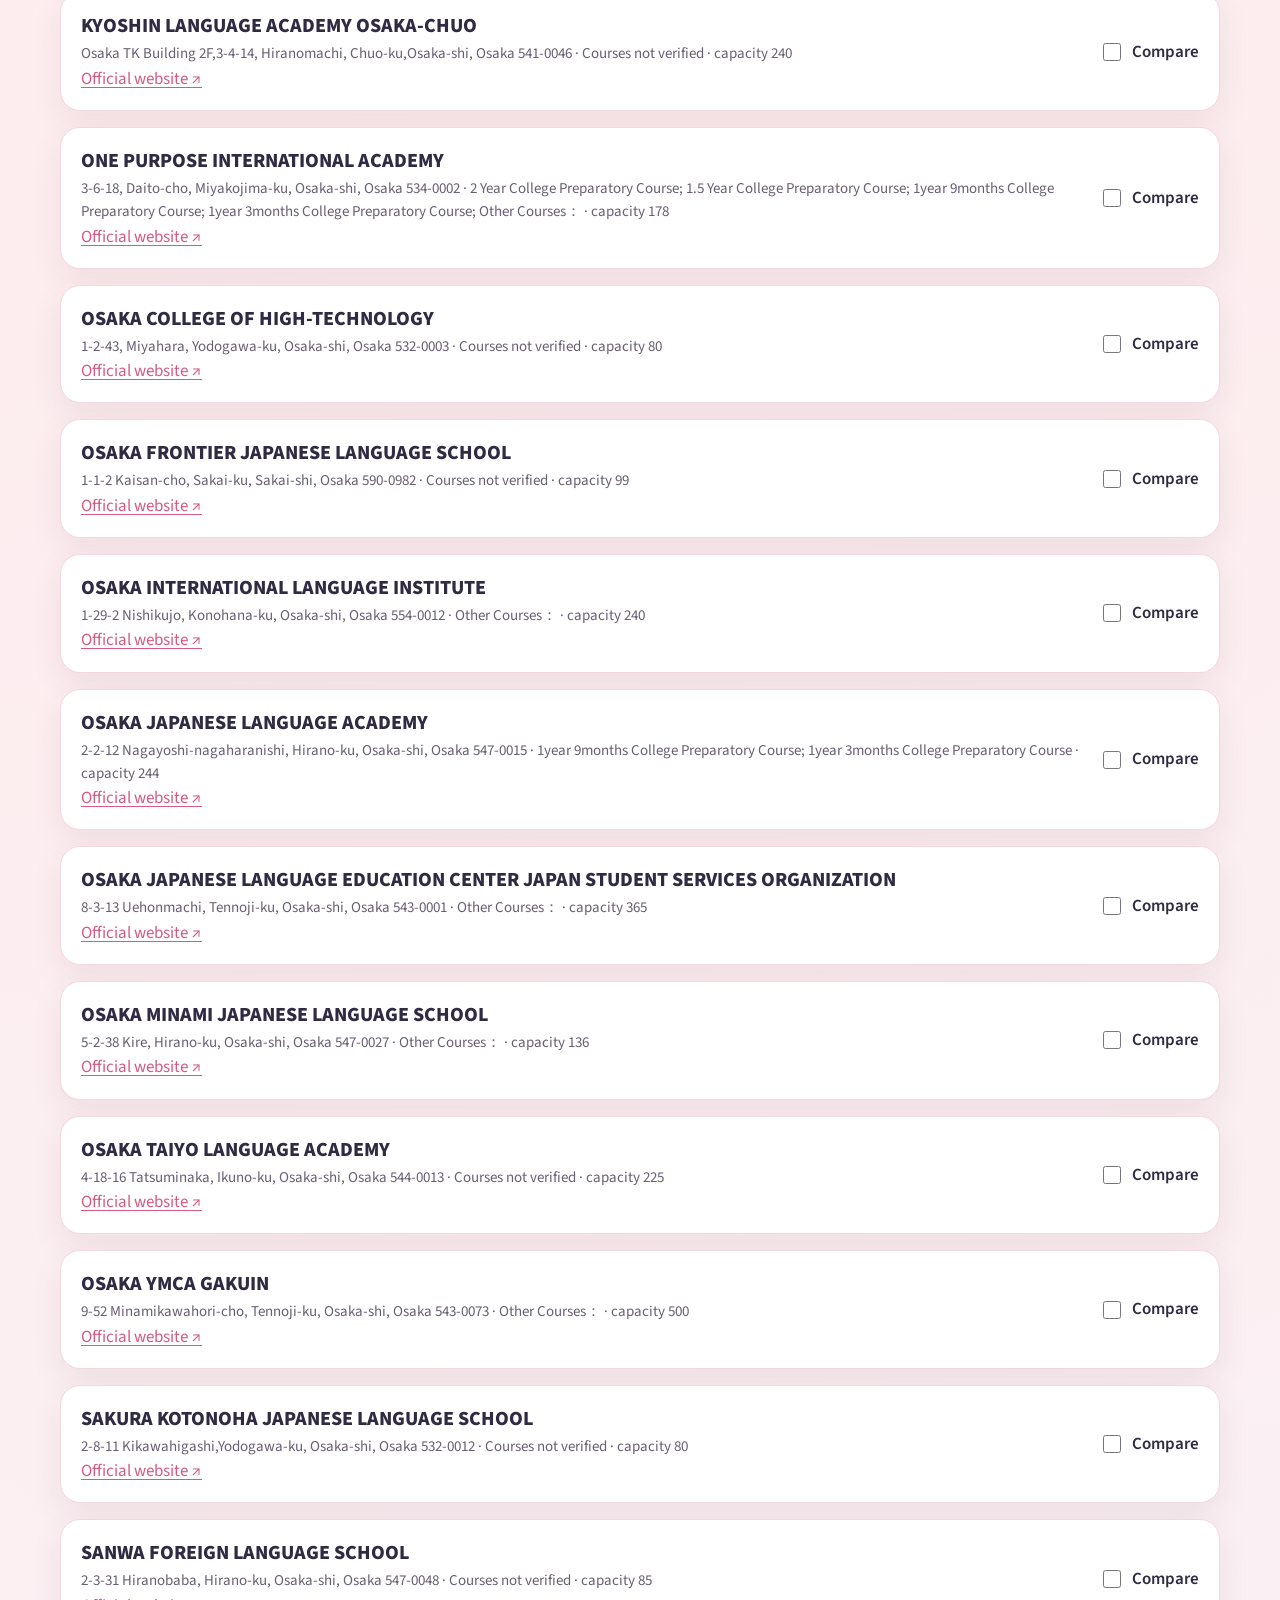
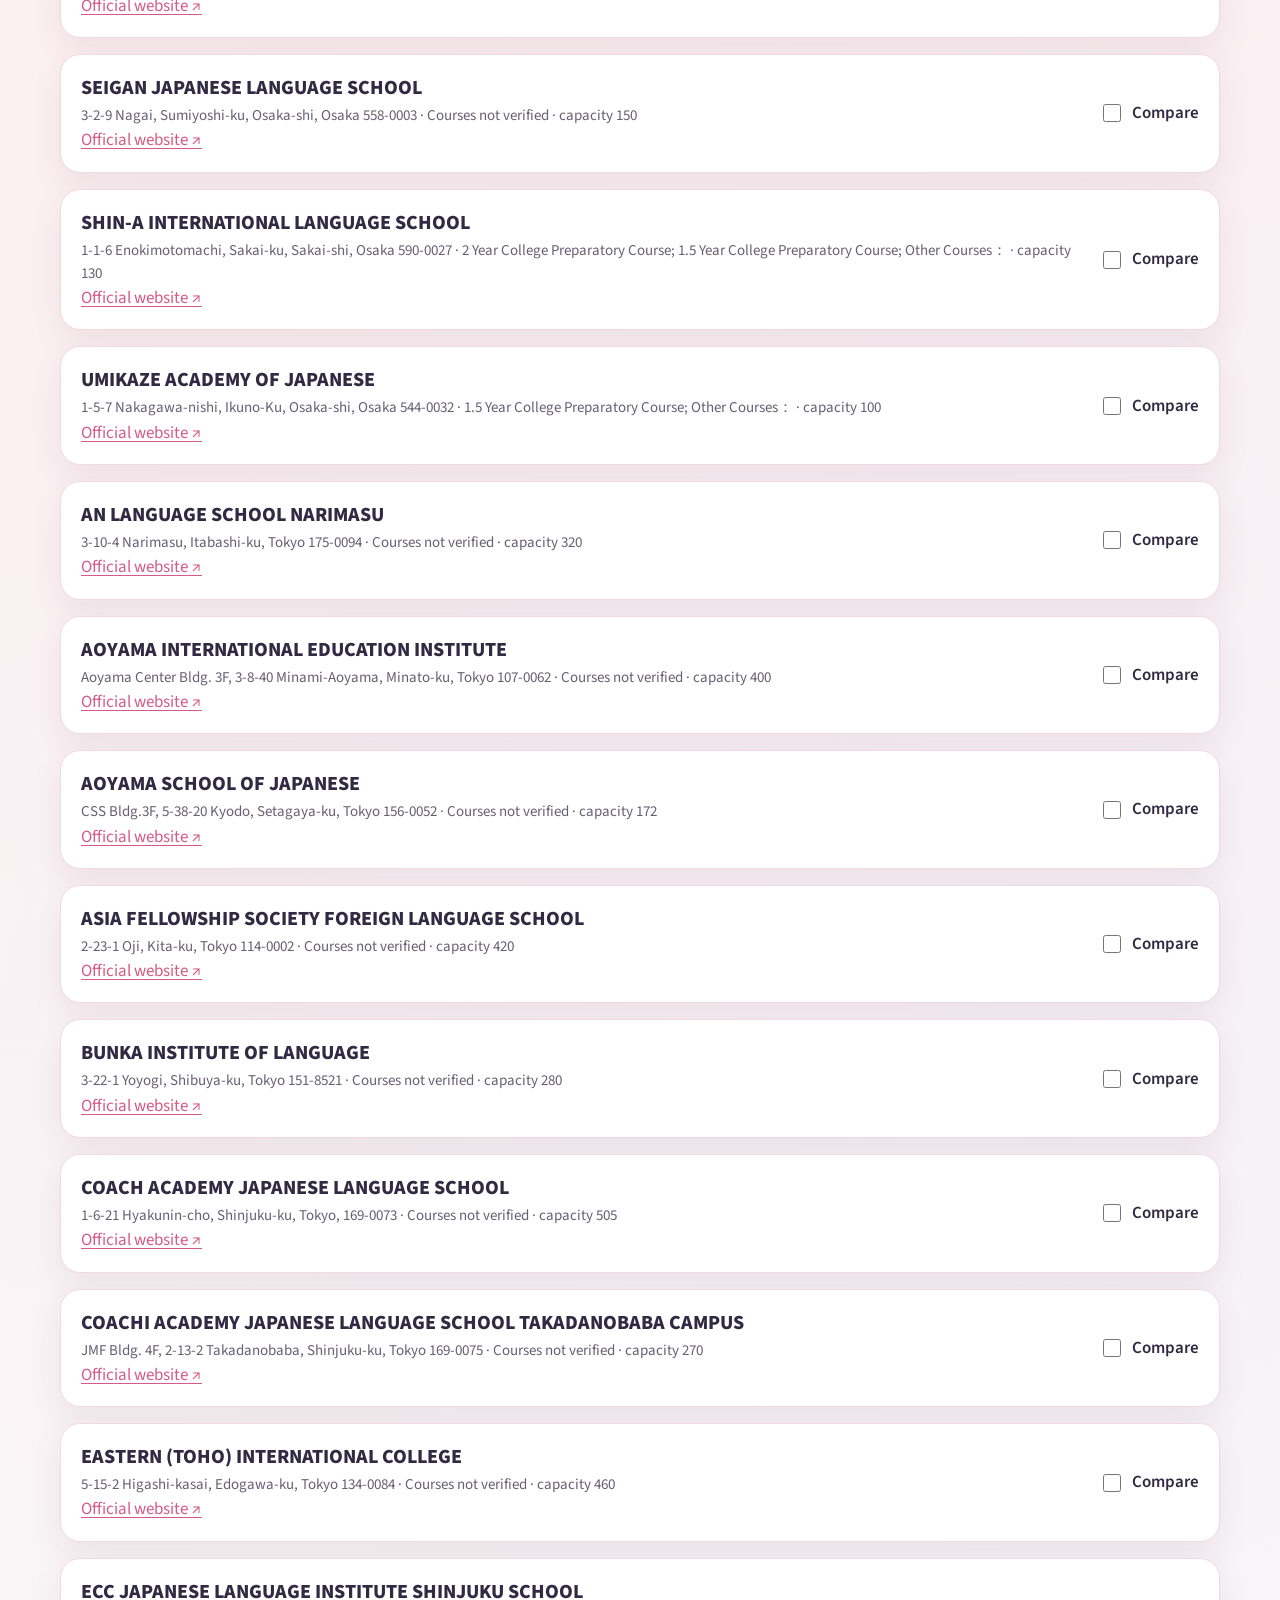
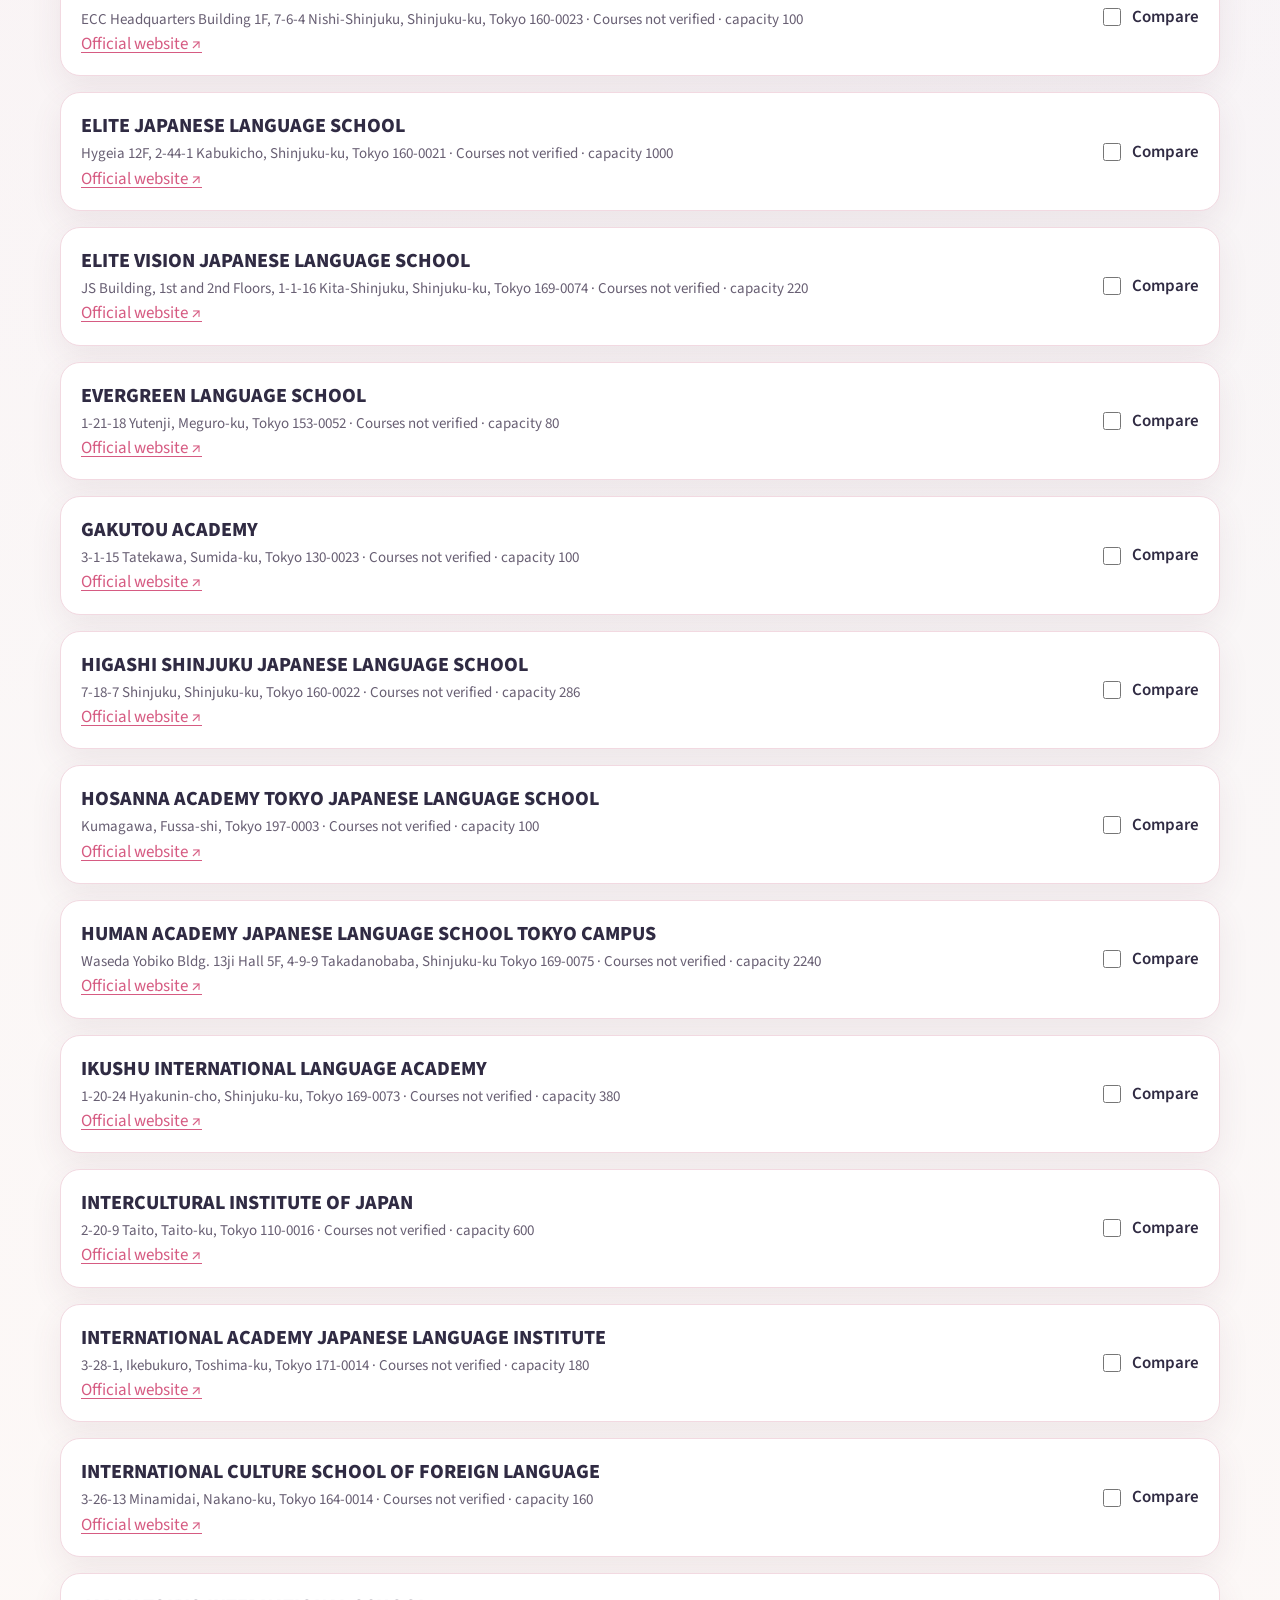
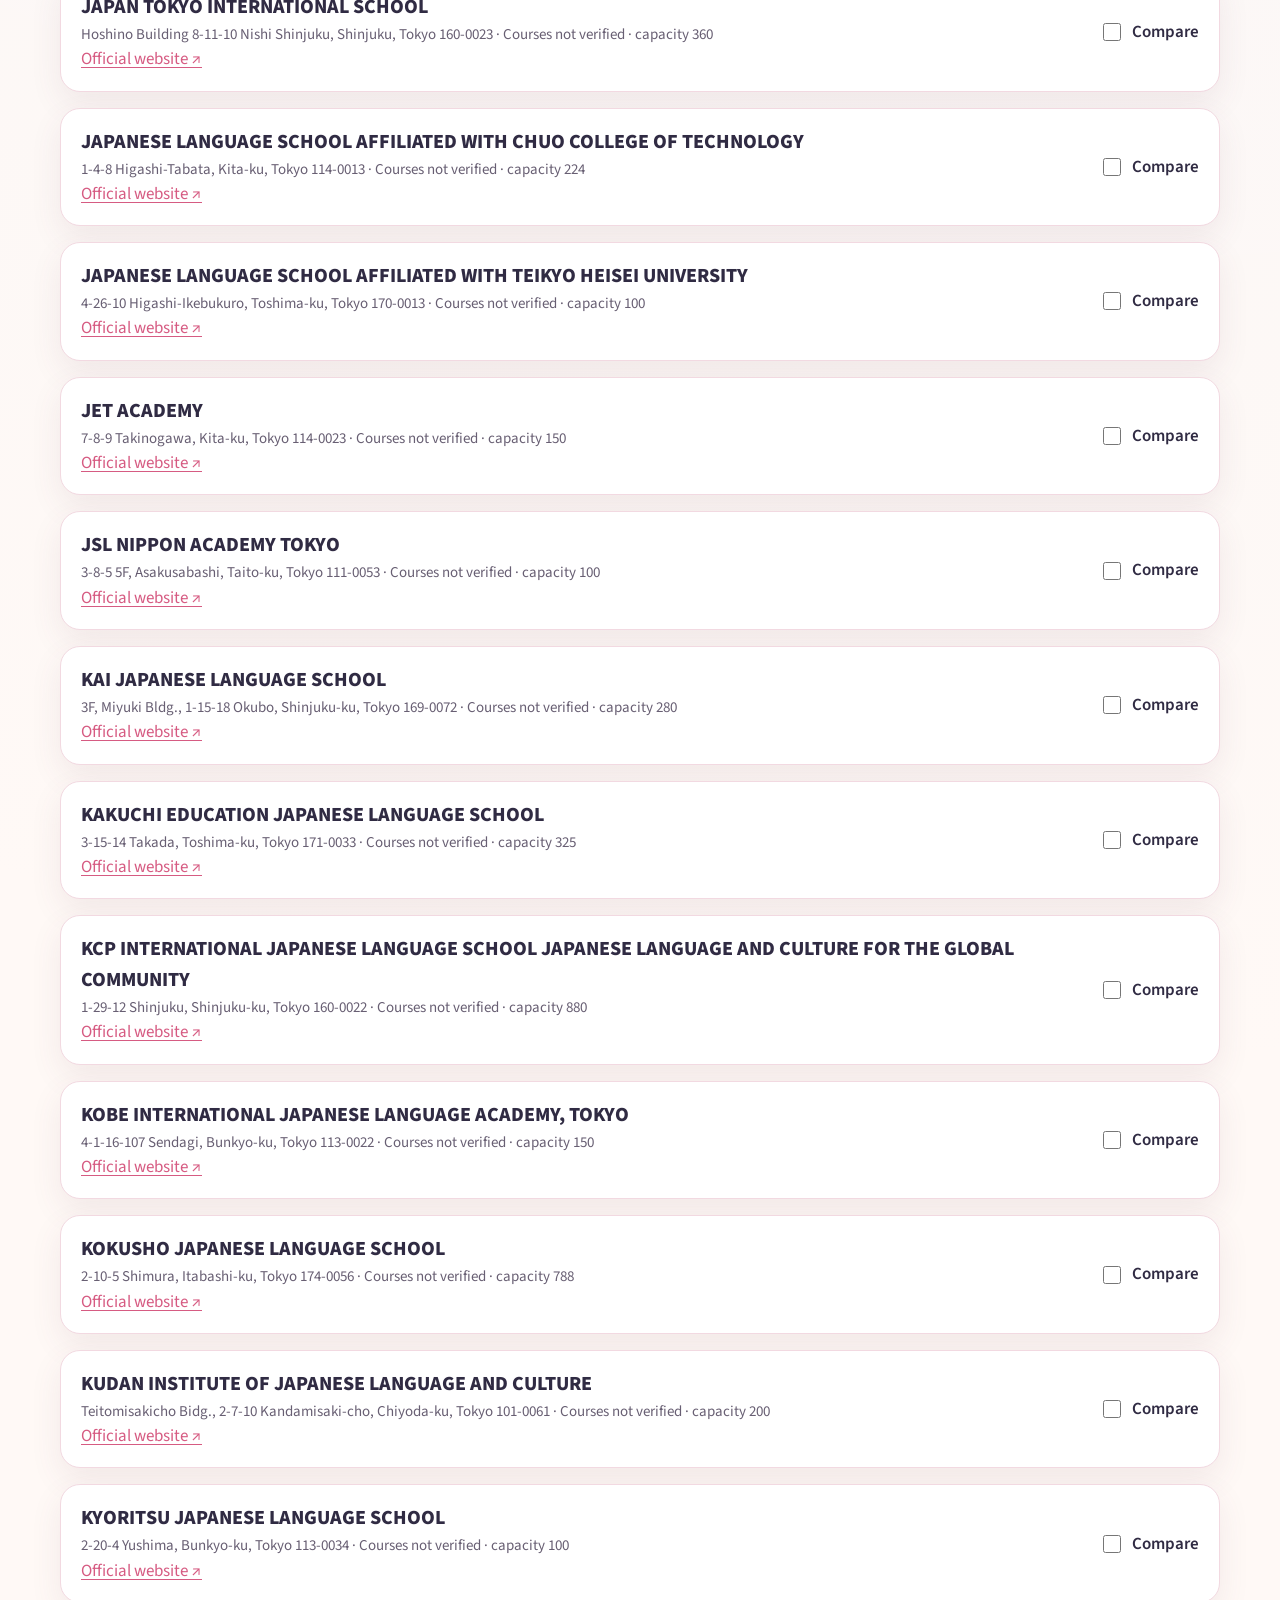
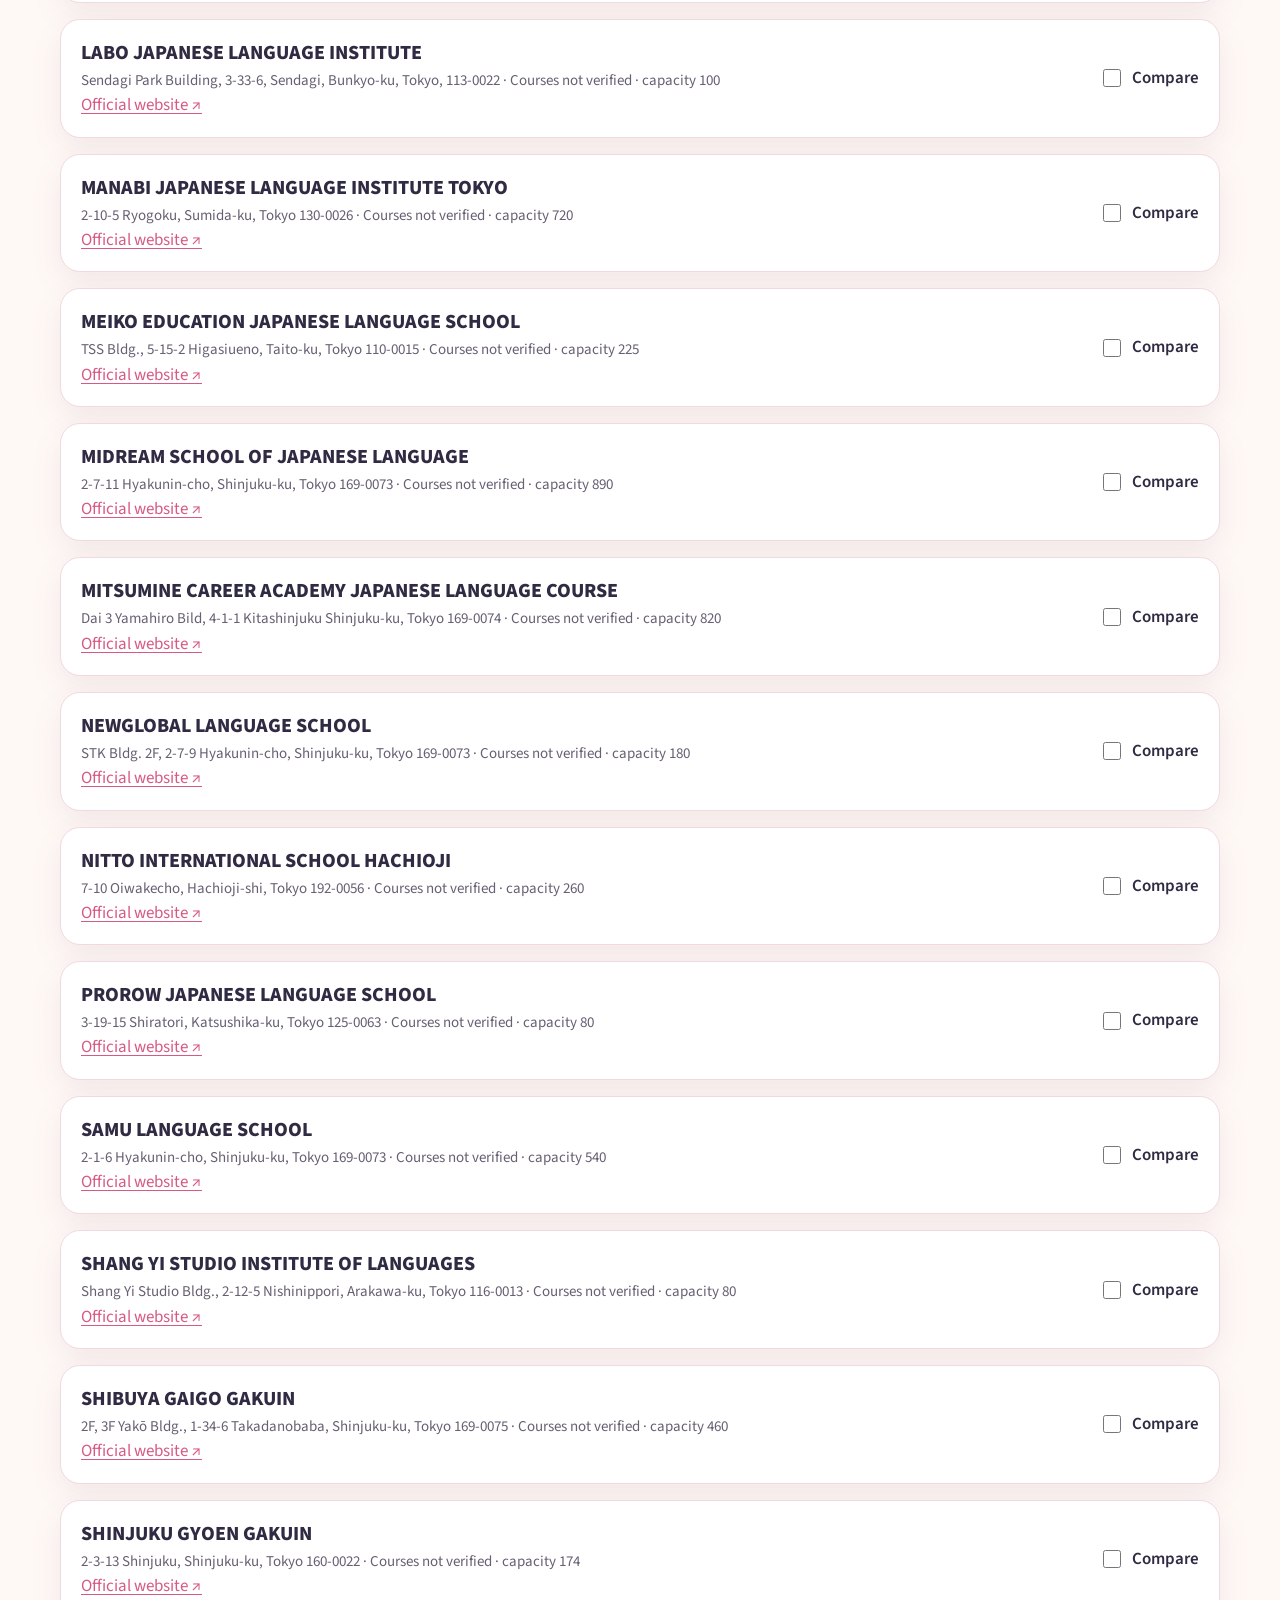
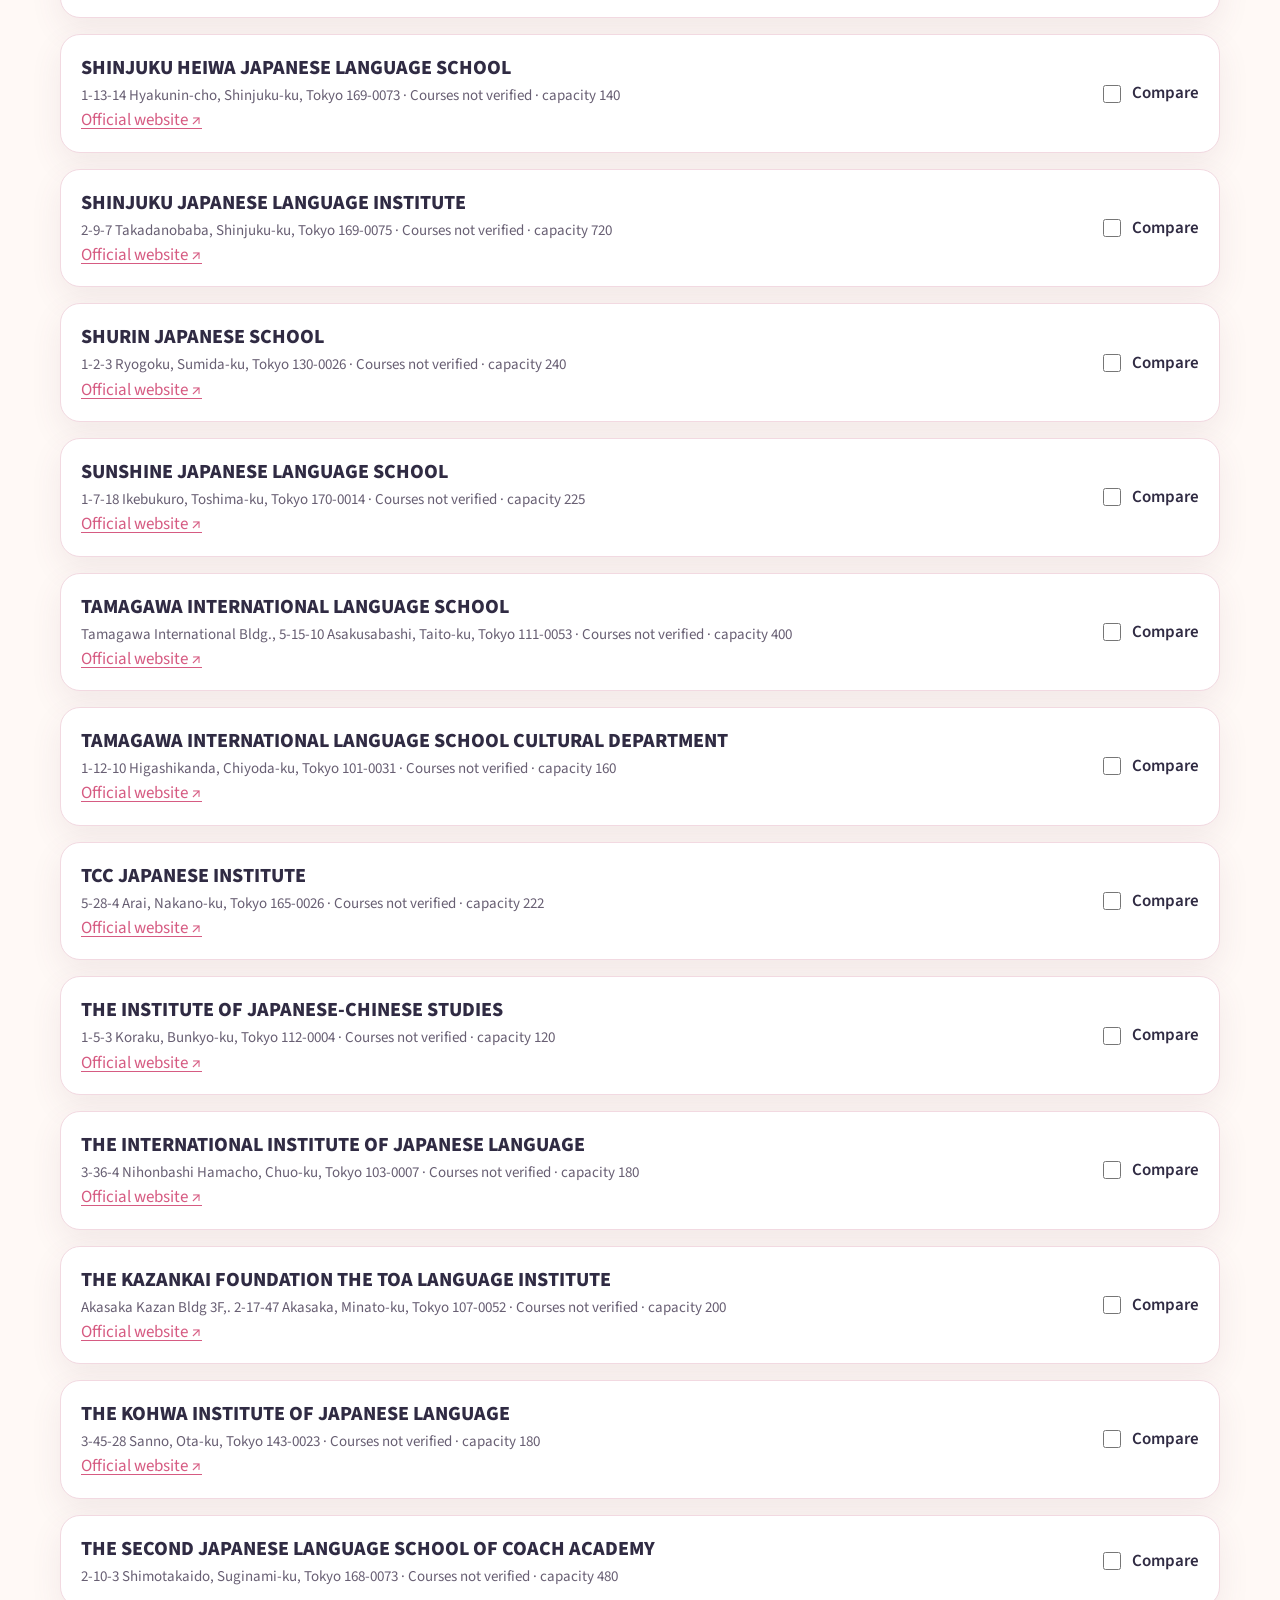
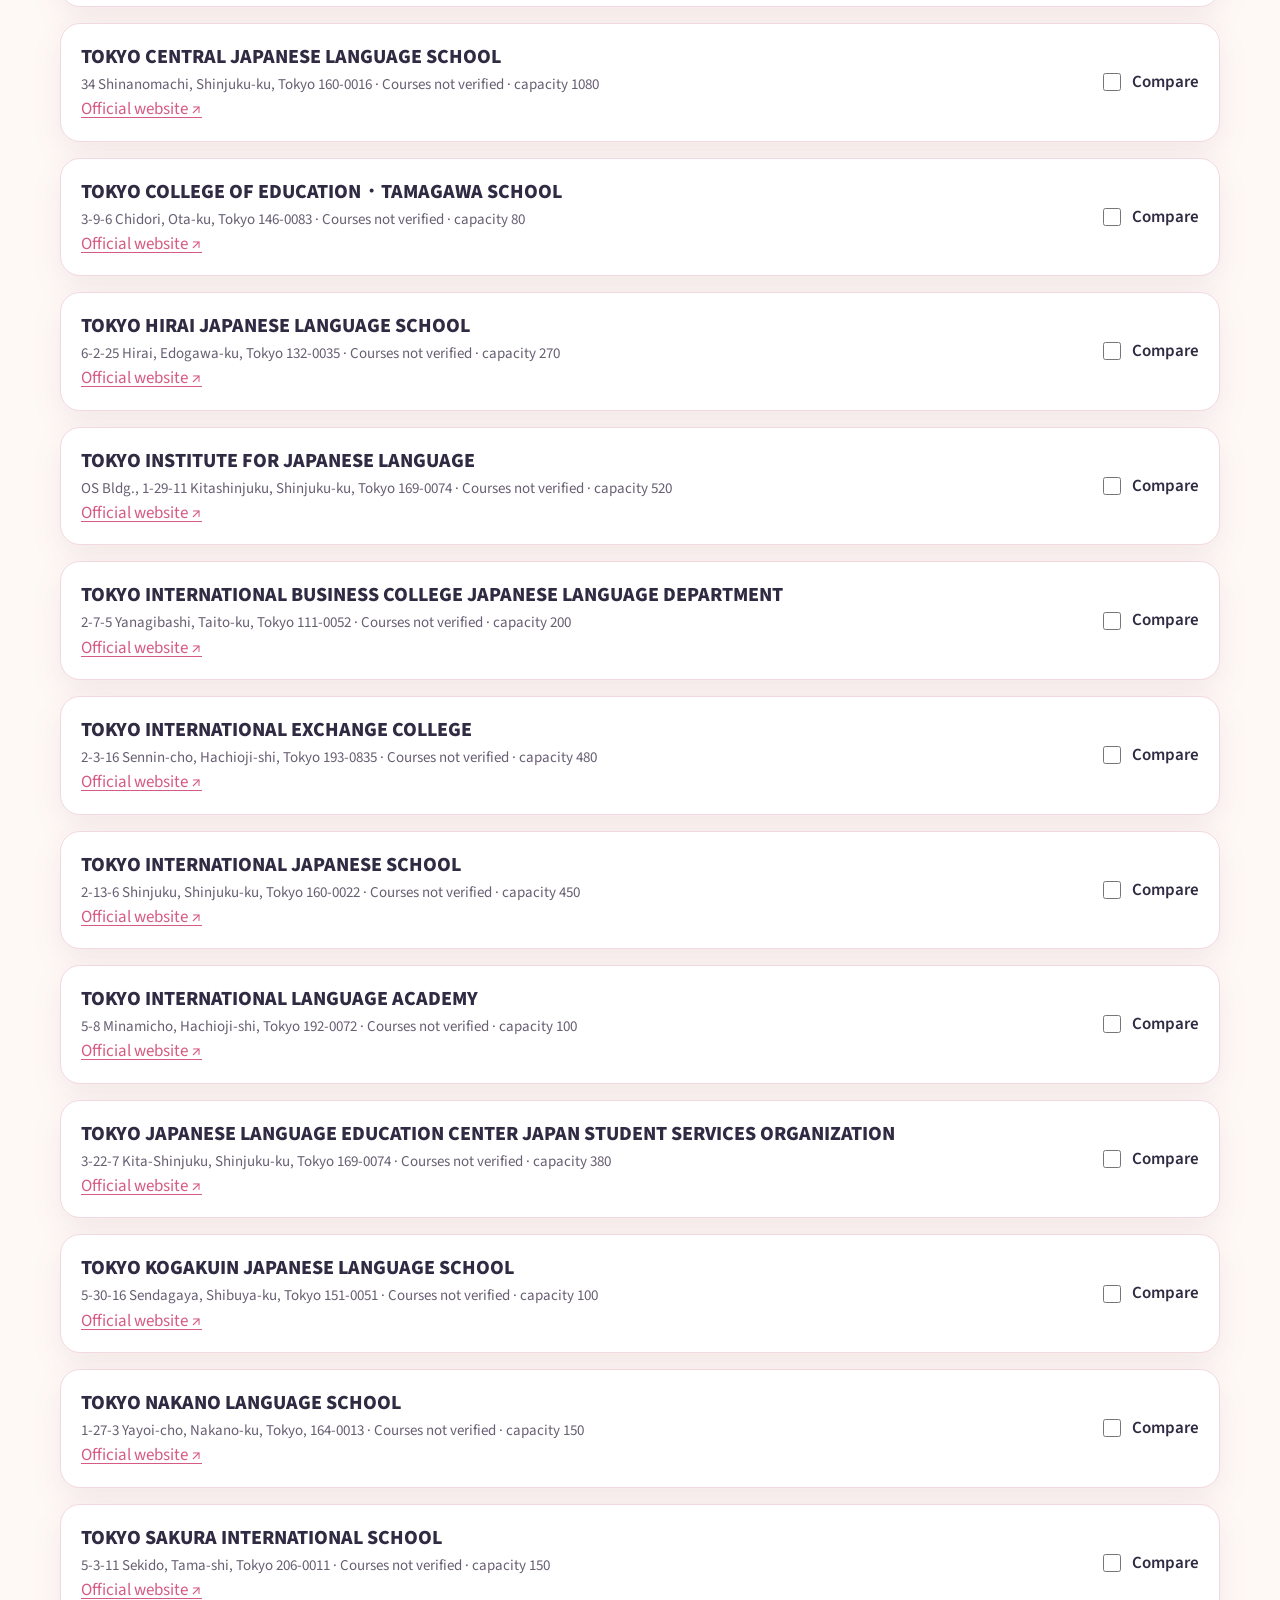
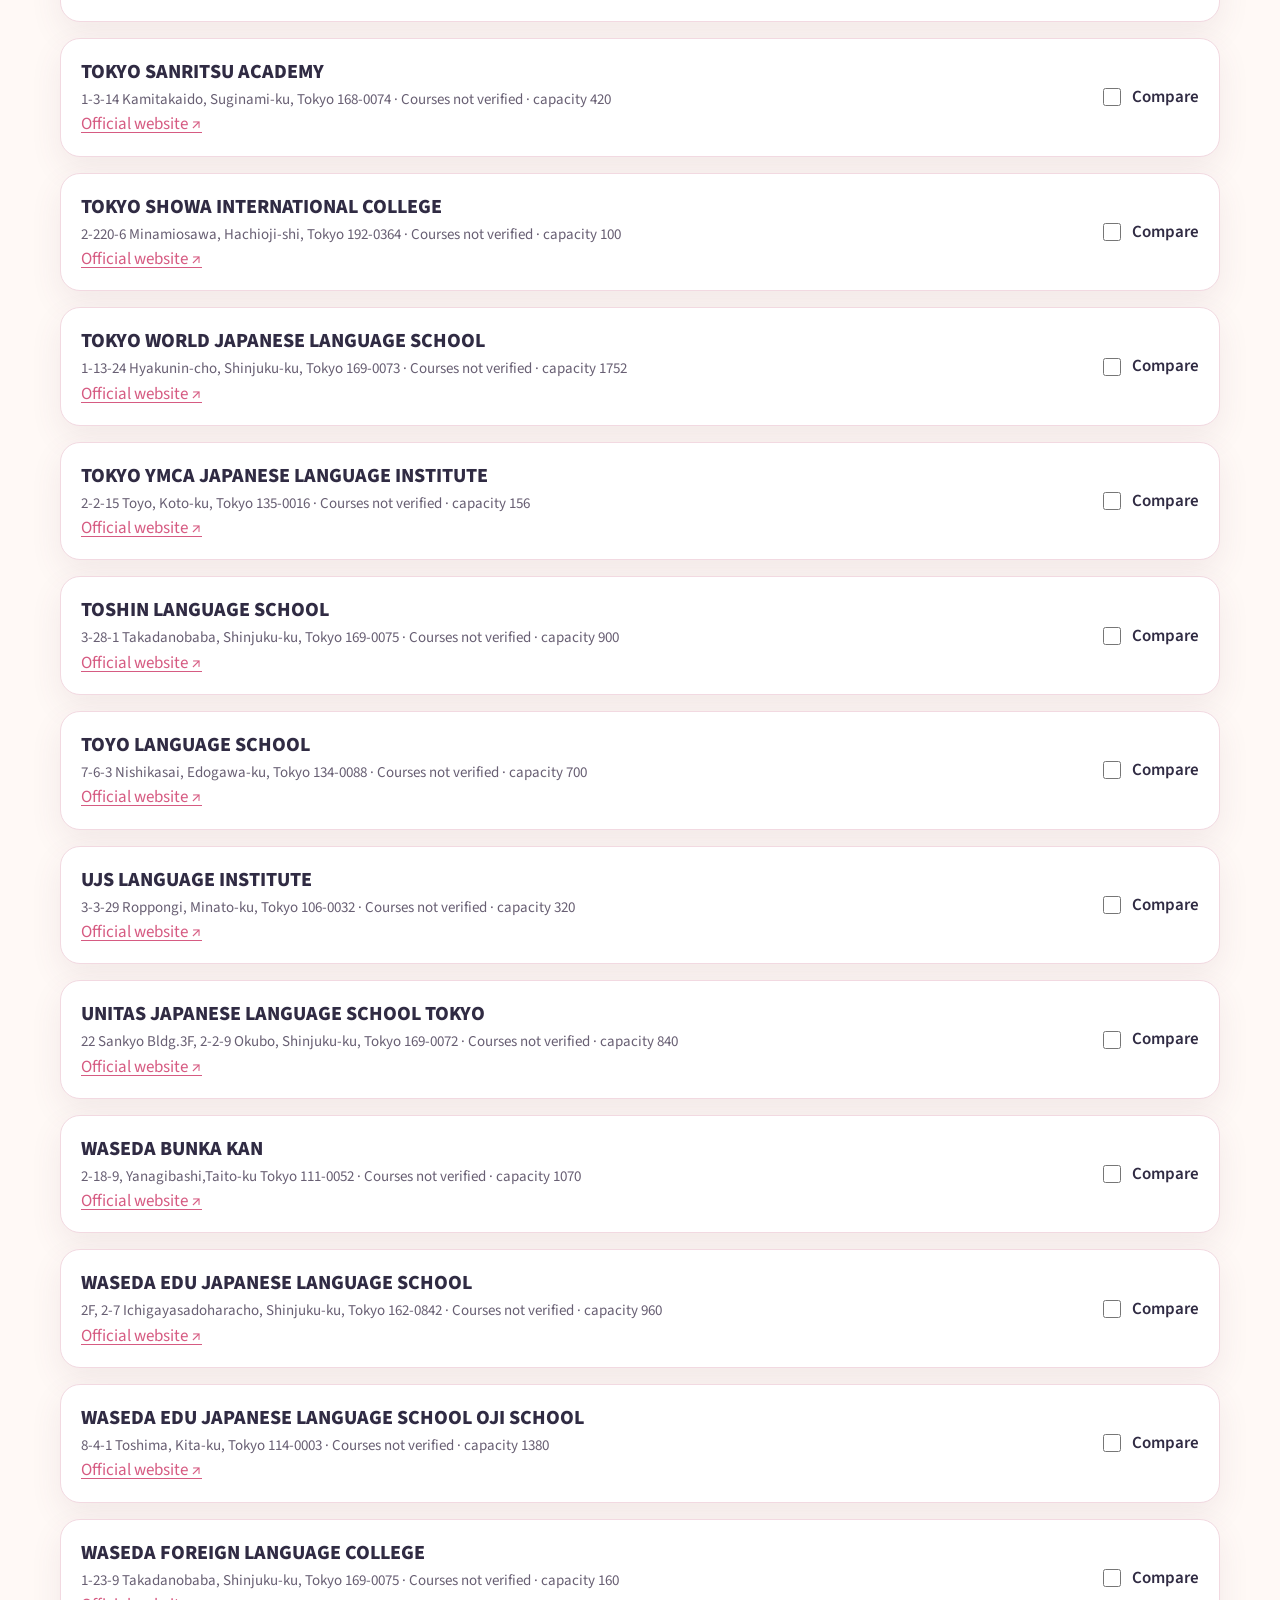
==== commit 6d388b3b: "Simplify school filters to location and duration with unverified toggle" ====
--- a/index.html
+++ b/index.html
@@ -90,14 +90,14 @@
       <section class="browse" id="browse">
         <div class="container">
           <h2 class="section-title">Find and compare schools</h2>
-          <p class="section-lead">Filter Japanese language schools by location, course type, and duration, then select up to four schools for a side-by-side comparison.</p>
+          <p class="section-lead">Filter Japanese language schools by location and course duration, then select up to four schools for a side-by-side comparison.</p>
           <div class="compare-filters" aria-label="School comparison filters">
 <label>Location <select id="compare-location"><option value="all">Tokyo and Osaka</option><option value="tokyo">Tokyo</option><option value="osaka">Osaka</option></select></label>
-<label>Course type <select id="compare-course"><option value="all">All course types</option><option value="general">General Japanese</option><option value="university">University preparation</option><option value="jlpt">JLPT preparation</option><option value="short">Short-term</option></select></label>
-<label>Course duration <select id="compare-duration"><option value="all">Any duration</option><option value="short">Up to 6 months</option><option value="year">7–12 months</option><option value="long">Over 12 months</option></select></label>
+<label>Course duration <select id="compare-duration"><option value="all">All durations</option><option value="upto3">Up to 3 months</option><option value="4to6">4–6 months</option><option value="7to12">7–12 months</option><option value="13to18">13–18 months</option><option value="19to24">19–24 months</option></select></label>
+<label class="compare-unknown"><input id="compare-unverified" type="checkbox" /> Include schools with unverified durations</label>
 <button class="btn btn-ghost" id="compare-reset" type="button">Reset filters</button>
 </div>
-<p class="compare-hint">Select 2–4 schools to compare. Course duration filters use listed course descriptions where available; unverified durations are excluded from duration-specific results.</p>
+<p class="compare-hint">Select 2–4 schools to compare. Durations are extracted from listed course descriptions and are not yet independently verified. The optional checkbox includes schools with no listed duration when a duration filter is selected.</p>
 <div id="browse-results" class="school-grid" hidden></div>
 <div id="compare-panel" class="compare-panel" hidden><div class="compare-panel-head"><strong id="compare-count">0 schools selected</strong><button class="btn btn-primary btn-sm" id="compare-open" type="button" disabled>Compare schools</button><button class="btn btn-ghost btn-sm" id="compare-clear" type="button">Clear</button></div><div id="compare-table" class="compare-table-wrap" hidden></div></div>
         </div>
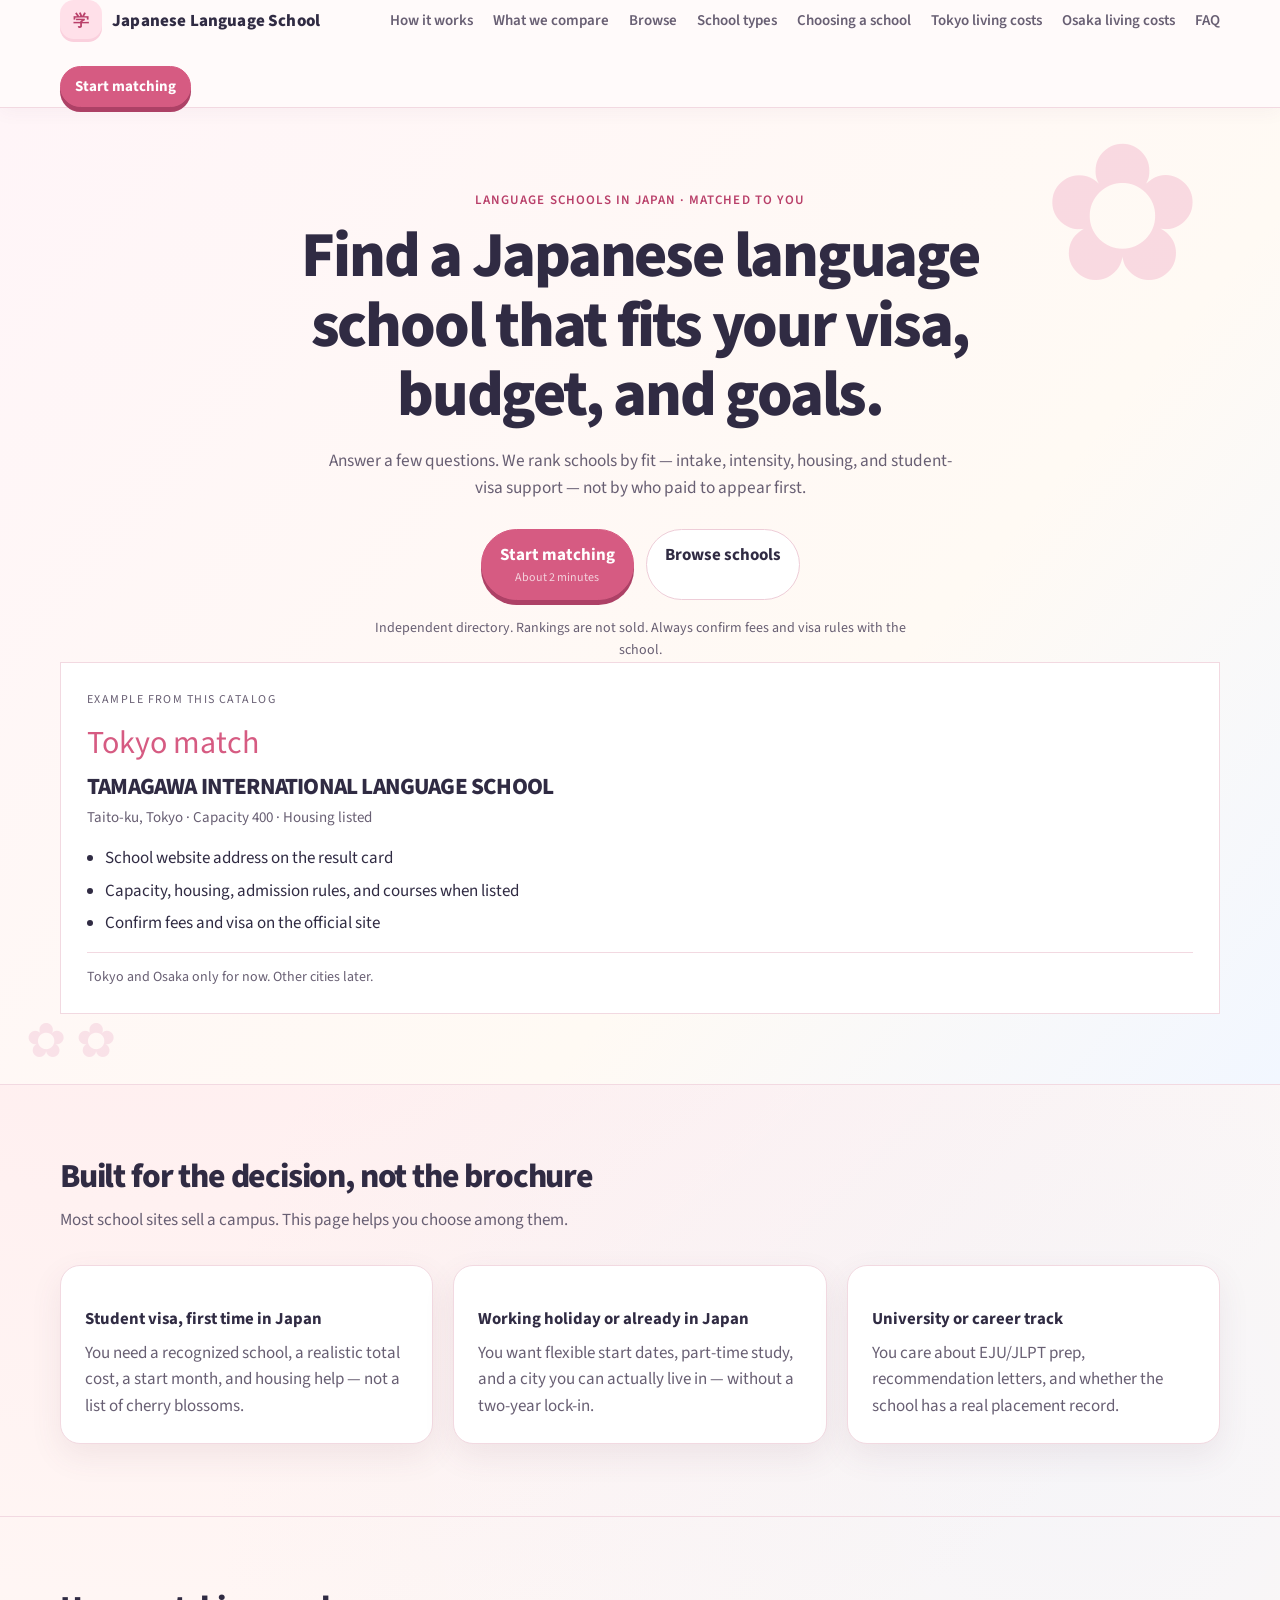
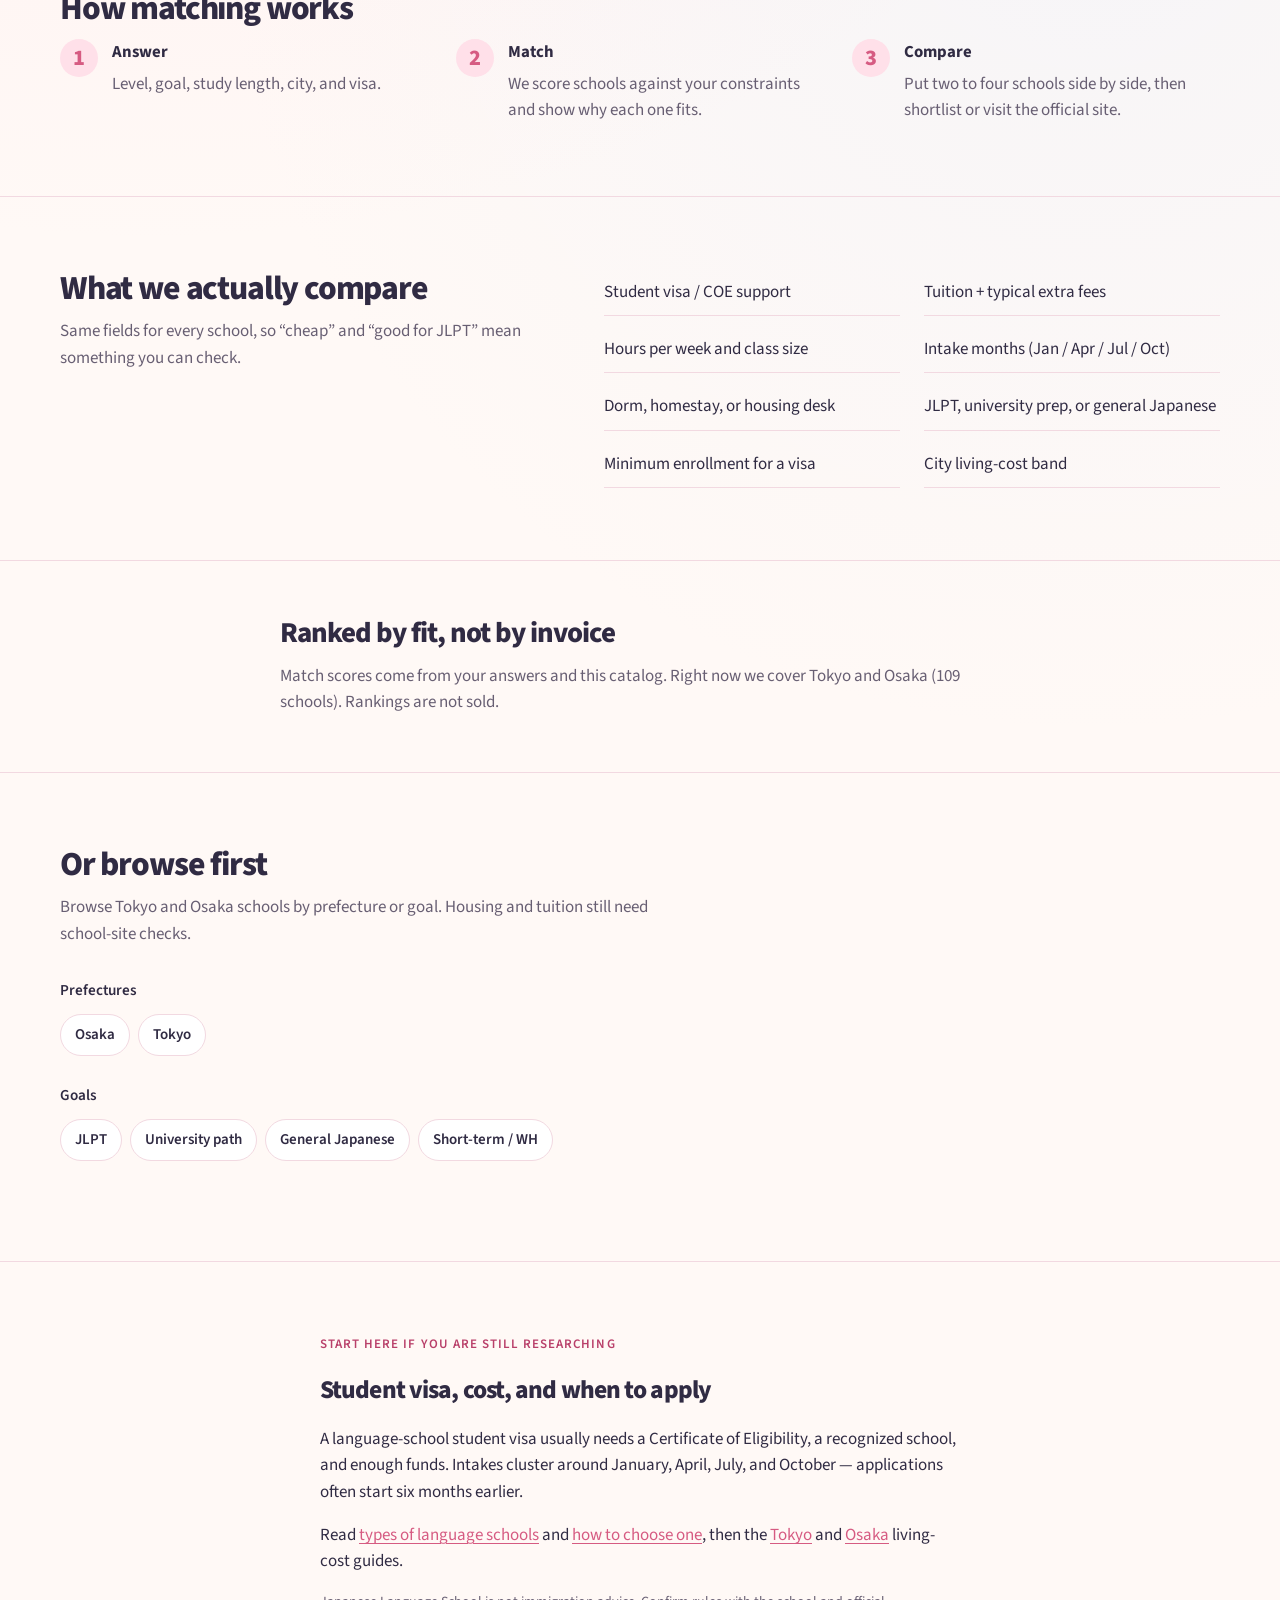
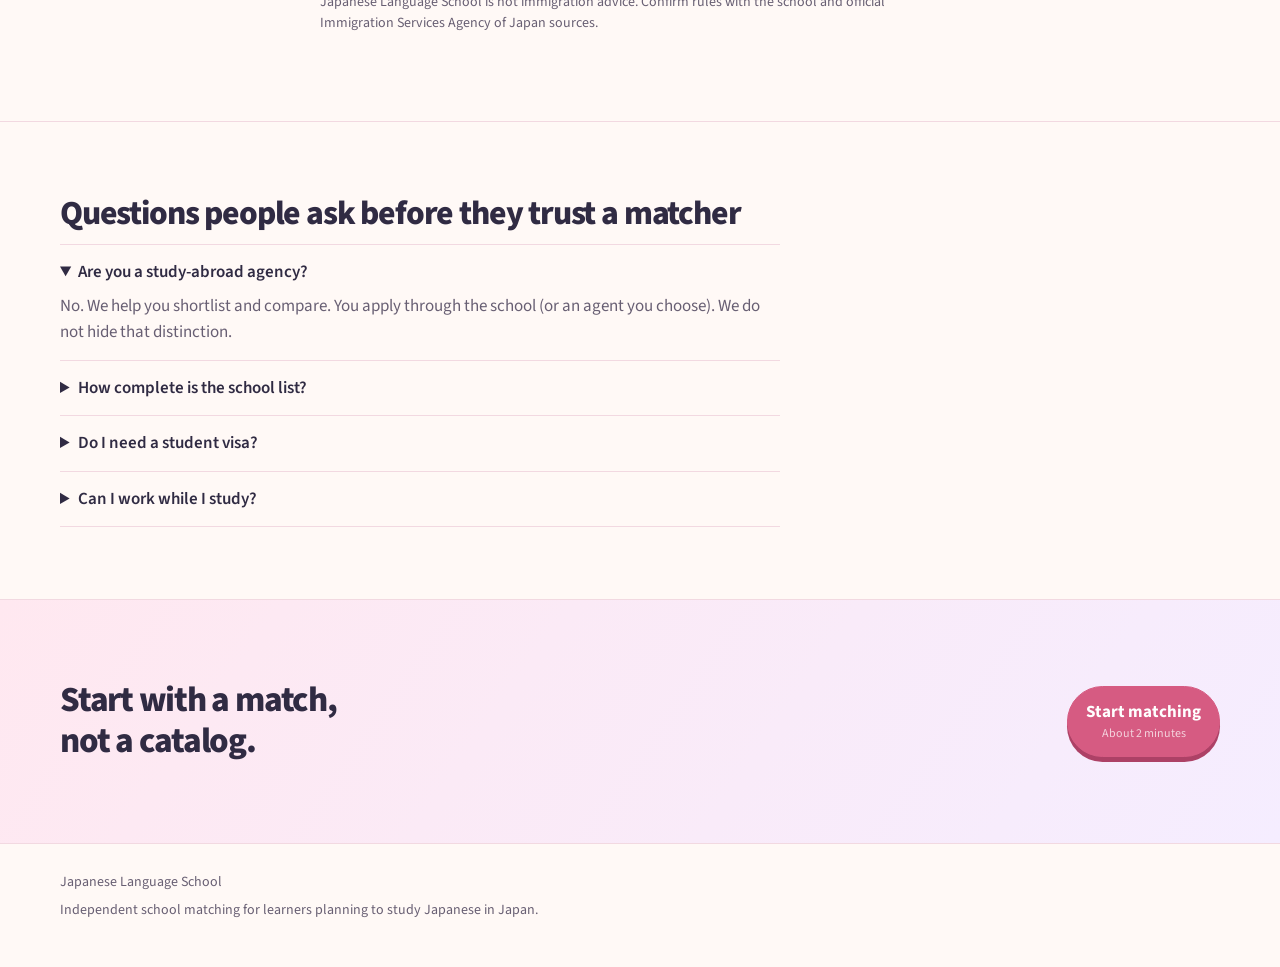
==== commit 2e9f689a: "Add files via upload" ====
--- a/index.html
+++ b/index.html
@@ -1,138 +1,297 @@
-<!DOCTYPE html>
-<html lang="en">
-  <head>
-    <meta charset="UTF-8" />
-    <meta name="viewport" content="width=device-width, initial-scale=1.0" />
-    <title>Japanese Language School — Find a school in Japan</title>
-    <meta
-      name="description"
-      content="Match a Japanese language school in Japan to your visa, budget, goals, and timeline. Compare programs fairly — not by who paid to rank higher."
-    />
-    <link rel="preconnect" href="https://fonts.googleapis.com" />
-    <link rel="preconnect" href="https://fonts.gstatic.com" crossorigin />
-    <link
-      href="https://fonts.googleapis.com/css2?family=Newsreader:ital,opsz,wght@0,6..72,500;0,6..72,600;1,6..72,500&family=Source+Sans+3:ital,wght@0,400;0,500;0,600;1,400&display=swap"
-      rel="stylesheet"
-    />
-    <link rel="stylesheet" href="styles.css" />
-  </head>
-  <body>
-    <header class="site-header">
-      <div class="container header-inner">
-        <a class="logo" href="#top">
-          <span class="logo-mark" aria-hidden="true">学</span>
-          <span class="logo-text">Japanese Language School</span>
-        </a>
-        <nav class="nav" aria-label="Primary">
-          <a href="#browse">Browse</a>
-          <a href="types-of-language-schools.html">School types</a>
-          <a href="choosing-a-language-school.html">Choosing a school</a>
-          <a href="tokyo-living-costs.html">Tokyo living costs</a>
-          <a href="osaka-living-costs.html">Osaka living costs</a>
-        </nav></div>
-    </header>
-
-    <main id="top">
-      <section class="hero">
-        <div class="container hero-grid">
-          <div class="hero-copy">
-            <p class="eyebrow">Language schools in Japan · matched to you</p>
-            <h1>Find the Right Japanese Language School in Japan</h1>
-            <p class="lede">
-              Compare schools in Tokyo and Osaka by location and learning goals. Search schools and compare course options side by side.
-            </p>
-            <form id="hero-search" class="hero-search" role="search">
-              <label for="school-search">Search Japanese language schools</label>
-              <div class="hero-search-controls">
-                <input id="school-search" type="search" placeholder="School name or location" autocomplete="off" />
-                <select id="school-city" aria-label="Choose a city">
-                  <option value="any">Tokyo or Osaka</option>
-                  <option value="tokyo">Tokyo</option>
-                  <option value="osaka">Osaka</option>
-                </select>
-                <button class="btn btn-primary" type="submit">Search schools →</button>
-              </div>
-            </form>
-            <div class="hero-actions">
-              <button class="btn btn-primary" type="button" data-open-quiz>
-                Start matching
-                <span class="btn-meta">About 2 minutes</span>
-              </button>
-              <a class="btn btn-ghost" href="#browse">Browse all schools</a>
-            </div>
-            <p class="hero-note">
-              Independent directory. Rankings are not sold. Always confirm fees and
-              visa rules with the school.
-            </p>
-          </div>
-        </div>
-      </section>
-
-      <section class="city-explore" aria-labelledby="explore-cities-title">
-        <div class="container">
-          <h2 id="explore-cities-title" class="section-title">Explore schools by city</h2>
-          <p class="section-lead">Start with a location, or search for a specific school above.</p>
-          <div class="city-cards">
-            <a href="#browse" class="city-card" data-city-link="tokyo"><img class="city-card-image" src="https://commons.wikimedia.org/wiki/Special:FilePath/Alone_in_Tokyo_%28Unsplash%29.jpg?width=900" alt="Street scene in Shinjuku, Tokyo" loading="lazy" /><span class="city-card-jp">東京</span><span class="city-card-title">Explore Tokyo →</span><span>Find Japanese language schools in Tokyo</span></a>
-            <a href="#browse" class="city-card" data-city-link="osaka"><img class="city-card-image" src="https://images.unsplash.com/photo-1759736693469-750a6593ec7f?auto=format&amp;fit=crop&amp;w=900&amp;q=75" alt="Dotonbori canal and illuminated signs in Osaka" loading="lazy" /><span class="city-card-jp">大阪</span><span class="city-card-title">Explore Osaka →</span><span>Find Japanese language schools in Osaka</span></a>
-          </div>
-        </div>
-      </section>
-
-      
-
-      
-
-      
-
-      
-
-      <section class="browse" id="browse">
-        <div class="container">
-          <h2 class="section-title">Find and compare schools</h2>
-          <p class="section-lead">Filter Japanese language schools by location and course duration, then select up to four schools for a side-by-side comparison.</p>
-          <div class="compare-filters" aria-label="School comparison filters">
-<label>Location <select id="compare-location"><option value="all">Tokyo and Osaka</option><option value="tokyo">Tokyo</option><option value="osaka">Osaka</option></select></label>
-<label>Course duration <select id="compare-duration"><option value="all">All durations</option><option value="upto3">Up to 3 months</option><option value="4to6">4–6 months</option><option value="7to12">7–12 months</option><option value="13to18">13–18 months</option><option value="19to24">19–24 months</option></select></label>
-<label class="compare-unknown"><input id="compare-unverified" type="checkbox" /> Include schools with unverified durations</label>
-<button class="btn btn-ghost" id="compare-reset" type="button">Reset filters</button>
-</div>
-<p class="compare-hint">Select 2–4 schools to compare. Durations are extracted from listed course descriptions and are not yet independently verified. The optional checkbox includes schools with no listed duration when a duration filter is selected.</p>
-<div id="browse-results" class="school-grid" hidden></div>
-<div id="compare-panel" class="compare-panel" hidden><div class="compare-panel-head"><strong id="compare-count">0 schools selected</strong><button class="btn btn-primary btn-sm" id="compare-open" type="button" disabled>Compare schools</button><button class="btn btn-ghost btn-sm" id="compare-clear" type="button">Clear</button></div><div id="compare-table" class="compare-table-wrap" hidden></div></div>
-        </div>
-      </section>
-
-      
-
-      
-
-      
-    </main>
-
-    <footer class="site-footer">
-      <div class="container footer-inner">
-        <p>Japanese Language School</p>
-        <p>Independent school matching for learners planning to study Japanese in Japan.</p>
-      </div>
-    </footer>
-
-    <div class="quiz" id="quiz" hidden>
-      <div class="quiz-panel" role="dialog" aria-modal="true" aria-labelledby="quiz-title">
-        <div class="quiz-bar">
-          <p id="quiz-title" class="quiz-brand">School matcher</p>
-          <button class="quiz-close" type="button" data-close-quiz aria-label="Close matcher">
-            Close
-          </button>
-        </div>
-        <div class="quiz-progress" aria-hidden="true">
-          <div class="quiz-progress-fill" id="quiz-progress-fill"></div>
-        </div>
-        <div id="quiz-body"></div>
-      </div>
-    </div>
-
-    <script src="data/schools.js"></script>
-    <script src="app.js"></script>
-  </body>
-</html>
+<!DOCTYPE html>
+<html lang="en">
+  <head>
+    <meta charset="UTF-8" />
+    <meta name="viewport" content="width=device-width, initial-scale=1.0" />
+    <title>Japanese Language School — Find a school in Japan</title>
+    <meta
+      name="description"
+      content="Match a Japanese language school in Japan to your visa, budget, goals, and timeline. Compare programs fairly — not by who paid to rank higher."
+    />
+    <link rel="preconnect" href="https://fonts.googleapis.com" />
+    <link rel="preconnect" href="https://fonts.gstatic.com" crossorigin />
+    <link
+      href="https://fonts.googleapis.com/css2?family=Newsreader:ital,opsz,wght@0,6..72,500;0,6..72,600;1,6..72,500&family=Source+Sans+3:ital,wght@0,400;0,500;0,600;1,400&display=swap"
+      rel="stylesheet"
+    />
+    <link rel="stylesheet" href="styles.css" />
+  </head>
+  <body>
+    <header class="site-header">
+      <div class="container header-inner">
+        <a class="logo" href="#top">
+          <span class="logo-mark" aria-hidden="true">学</span>
+          <span class="logo-text">Japanese Language School</span>
+        </a>
+        <nav class="nav" aria-label="Primary">
+          <a href="#how">How it works</a>
+          <a href="#compare-what">What we compare</a>
+          <a href="#browse">Browse</a>
+          <a href="types-of-language-schools.html">School types</a>
+          <a href="choosing-a-language-school.html">Choosing a school</a>
+          <a href="tokyo-living-costs.html">Tokyo living costs</a>
+          <a href="osaka-living-costs.html">Osaka living costs</a>
+          <a href="#faq">FAQ</a>
+        </nav>
+        <button class="btn btn-primary btn-sm" type="button" data-open-quiz>
+          Start matching
+        </button>
+      </div>
+    </header>
+
+    <main id="top">
+      <section class="hero">
+        <div class="container hero-grid">
+          <div class="hero-copy">
+            <p class="eyebrow">Language schools in Japan · matched to you</p>
+            <h1>Find a Japanese language school that fits your visa, budget, and goals.</h1>
+            <p class="lede">
+              Answer a few questions. We rank schools by fit — intake, intensity,
+              housing, and student-visa support — not by who paid to appear first.
+            </p>
+            <div class="hero-actions">
+              <button class="btn btn-primary" type="button" data-open-quiz>
+                Start matching
+                <span class="btn-meta">About 2 minutes</span>
+              </button>
+              <a class="btn btn-ghost" href="#browse">Browse schools</a>
+            </div>
+            <p class="hero-note">
+              Independent directory. Rankings are not sold. Always confirm fees and
+              visa rules with the school.
+            </p>
+          </div>
+          <aside class="hero-card" aria-label="Example match result">
+            <p class="hero-card-kicker">Example from this catalog</p>
+            <p class="hero-card-score">Tokyo match</p>
+            <h2 class="hero-card-title">TAMAGAWA INTERNATIONAL LANGUAGE SCHOOL</h2>
+            <p class="hero-card-meta">Taito-ku, Tokyo · Capacity 400 · Housing listed</p>
+            <ul class="why-list">
+              <li>School website address on the result card</li>
+              <li>Capacity, housing, admission rules, and courses when listed</li>
+              <li>Confirm fees and visa on the official site</li>
+            </ul>
+            <p class="tradeoff">Tokyo and Osaka only for now. Other cities later.</p>
+          </aside>
+        </div>
+      </section>
+
+      <section class="personas" id="who">
+        <div class="container">
+          <h2 class="section-title">Built for the decision, not the brochure</h2>
+          <p class="section-lead">
+            Most school sites sell a campus. This page helps you choose among them.
+          </p>
+          <div class="card-row">
+            <article class="plain-card">
+              <h3>Student visa, first time in Japan</h3>
+              <p>
+                You need a recognized school, a realistic total cost, a start month,
+                and housing help — not a list of cherry blossoms.
+              </p>
+            </article>
+            <article class="plain-card">
+              <h3>Working holiday or already in Japan</h3>
+              <p>
+                You want flexible start dates, part-time study, and a city you can
+                actually live in — without a two-year lock-in.
+              </p>
+            </article>
+            <article class="plain-card">
+              <h3>University or career track</h3>
+              <p>
+                You care about EJU/JLPT prep, recommendation letters, and whether
+                the school has a real placement record.
+              </p>
+            </article>
+          </div>
+        </div>
+      </section>
+
+      <section class="how" id="how">
+        <div class="container">
+          <h2 class="section-title">How matching works</h2>
+          <ol class="steps">
+            <li>
+              <span class="step-num">1</span>
+              <div>
+                <h3>Answer</h3>
+                <p>Level, goal, study length, city, and visa.</p>
+              </div>
+            </li>
+            <li>
+              <span class="step-num">2</span>
+              <div>
+                <h3>Match</h3>
+                <p>We score schools against your constraints and show why each one fits.</p>
+              </div>
+            </li>
+            <li>
+              <span class="step-num">3</span>
+              <div>
+                <h3>Compare</h3>
+                <p>Put two to four schools side by side, then shortlist or visit the official site.</p>
+              </div>
+            </li>
+          </ol>
+        </div>
+      </section>
+
+      <section class="compare-what" id="compare-what">
+        <div class="container split">
+          <div>
+            <h2 class="section-title">What we actually compare</h2>
+            <p class="section-lead">
+              Same fields for every school, so “cheap” and “good for JLPT” mean
+              something you can check.
+            </p>
+          </div>
+          <ul class="compare-grid">
+            <li>Student visa / COE support</li>
+            <li>Tuition + typical extra fees</li>
+            <li>Hours per week and class size</li>
+            <li>Intake months (Jan / Apr / Jul / Oct)</li>
+            <li>Dorm, homestay, or housing desk</li>
+            <li>JLPT, university prep, or general Japanese</li>
+            <li>Minimum enrollment for a visa</li>
+            <li>City living-cost band</li>
+          </ul>
+        </div>
+      </section>
+
+      <section class="trust" id="trust">
+        <div class="container trust-box">
+          <h2>Ranked by fit, not by invoice</h2>
+          <p>
+            Match scores come from your answers and this catalog. Right now we
+            cover Tokyo and Osaka (109 schools). Rankings are not sold.
+          </p>
+        </div>
+      </section>
+
+      <section class="browse" id="browse">
+        <div class="container">
+          <h2 class="section-title">Or browse first</h2>
+          <p class="section-lead">
+            Browse Tokyo and Osaka schools by prefecture or goal. Housing and tuition still need school-site checks.
+          </p>
+          <div class="chip-block">
+            <h3>Prefectures</h3>
+            <div class="chips" id="city-chips"></div>
+          </div>
+          <div class="chip-block">
+            <h3>Goals</h3>
+            <div class="chips">
+              <button type="button" class="chip" data-browse-goal="jlpt">JLPT</button>
+              <button type="button" class="chip" data-browse-goal="university">University path</button>
+              <button type="button" class="chip" data-browse-goal="general">General Japanese</button>
+              <button type="button" class="chip" data-browse-goal="short">Short-term / WH</button>
+            </div>
+          </div>
+          <p id="course-data-status" role="status"></p>
+          <div id="browse-results" class="school-grid" hidden></div>
+        </div>
+      </section>
+
+      <section class="guide" id="guide">
+        <div class="container guide-inner">
+          <p class="eyebrow">Start here if you are still researching</p>
+          <h2>Student visa, cost, and when to apply</h2>
+          <p>
+            A language-school student visa usually needs a Certificate of Eligibility,
+            a recognized school, and enough funds. Intakes cluster around January,
+            April, July, and October — applications often start six months earlier.
+          </p>
+          <p>
+            Read
+            <a href="types-of-language-schools.html">types of language schools</a>
+            and
+            <a href="choosing-a-language-school.html">how to choose one</a>,
+            then the
+            <a href="tokyo-living-costs.html">Tokyo</a>
+            and
+            <a href="osaka-living-costs.html">Osaka</a>
+            living-cost guides.
+          </p>
+          <p class="guide-note">
+            Japanese Language School is not immigration advice. Confirm rules with the school and
+            official Immigration Services Agency of Japan sources.
+          </p>
+        </div>
+      </section>
+
+      <section class="faq" id="faq">
+        <div class="container">
+          <h2 class="section-title">Questions people ask before they trust a matcher</h2>
+          <div class="faq-list">
+            <details open>
+              <summary>Are you a study-abroad agency?</summary>
+              <p>
+                No. We help you shortlist and compare. You apply through the school
+                (or an agent you choose). We do not hide that distinction.
+              </p>
+            </details>
+            <details>
+              <summary>How complete is the school list?</summary>
+              <p>
+                This catalog is Tokyo and Osaka only for now — 109 schools, not
+                every language school in Japan. Other cities come later.
+              </p>
+            </details>
+            <details>
+              <summary>Do I need a student visa?</summary>
+              <p>
+                Full-time programs over a few months usually do. Working-holiday and
+                other statuses can use short or part-time courses. The quiz treats visa
+                as a hard filter, not a suggestion.
+              </p>
+            </details>
+            <details>
+              <summary>Can I work while I study?</summary>
+              <p>
+                Student-visa holders typically need permission to work part-time, with
+                hour limits. Schools differ in how much they help. We flag housing and
+                schedule intensity because those affect whether work is realistic.
+              </p>
+            </details>
+          </div>
+        </div>
+      </section>
+
+      <section class="closing">
+        <div class="container closing-inner">
+          <h2>Start with a match, not a catalog.</h2>
+          <button class="btn btn-primary" type="button" data-open-quiz>
+            Start matching
+            <span class="btn-meta">About 2 minutes</span>
+          </button>
+        </div>
+      </section>
+    </main>
+
+    <footer class="site-footer">
+      <div class="container footer-inner">
+        <p>Japanese Language School</p>
+        <p>Independent school matching for learners planning to study Japanese in Japan.</p>
+      </div>
+    </footer>
+
+    <div class="quiz" id="quiz" hidden>
+      <div class="quiz-panel" role="dialog" aria-modal="true" aria-labelledby="quiz-title">
+        <div class="quiz-bar">
+          <p id="quiz-title" class="quiz-brand">School matcher</p>
+          <button class="quiz-close" type="button" data-close-quiz aria-label="Close matcher">
+            Close
+          </button>
+        </div>
+        <div class="quiz-progress" aria-hidden="true">
+          <div class="quiz-progress-fill" id="quiz-progress-fill"></div>
+        </div>
+        <div id="quiz-body"></div>
+      </div>
+    </div>
+
+    <script src="data/schools.js"></script>
+    <script src="app.js"></script>
+  </body>
+</html>
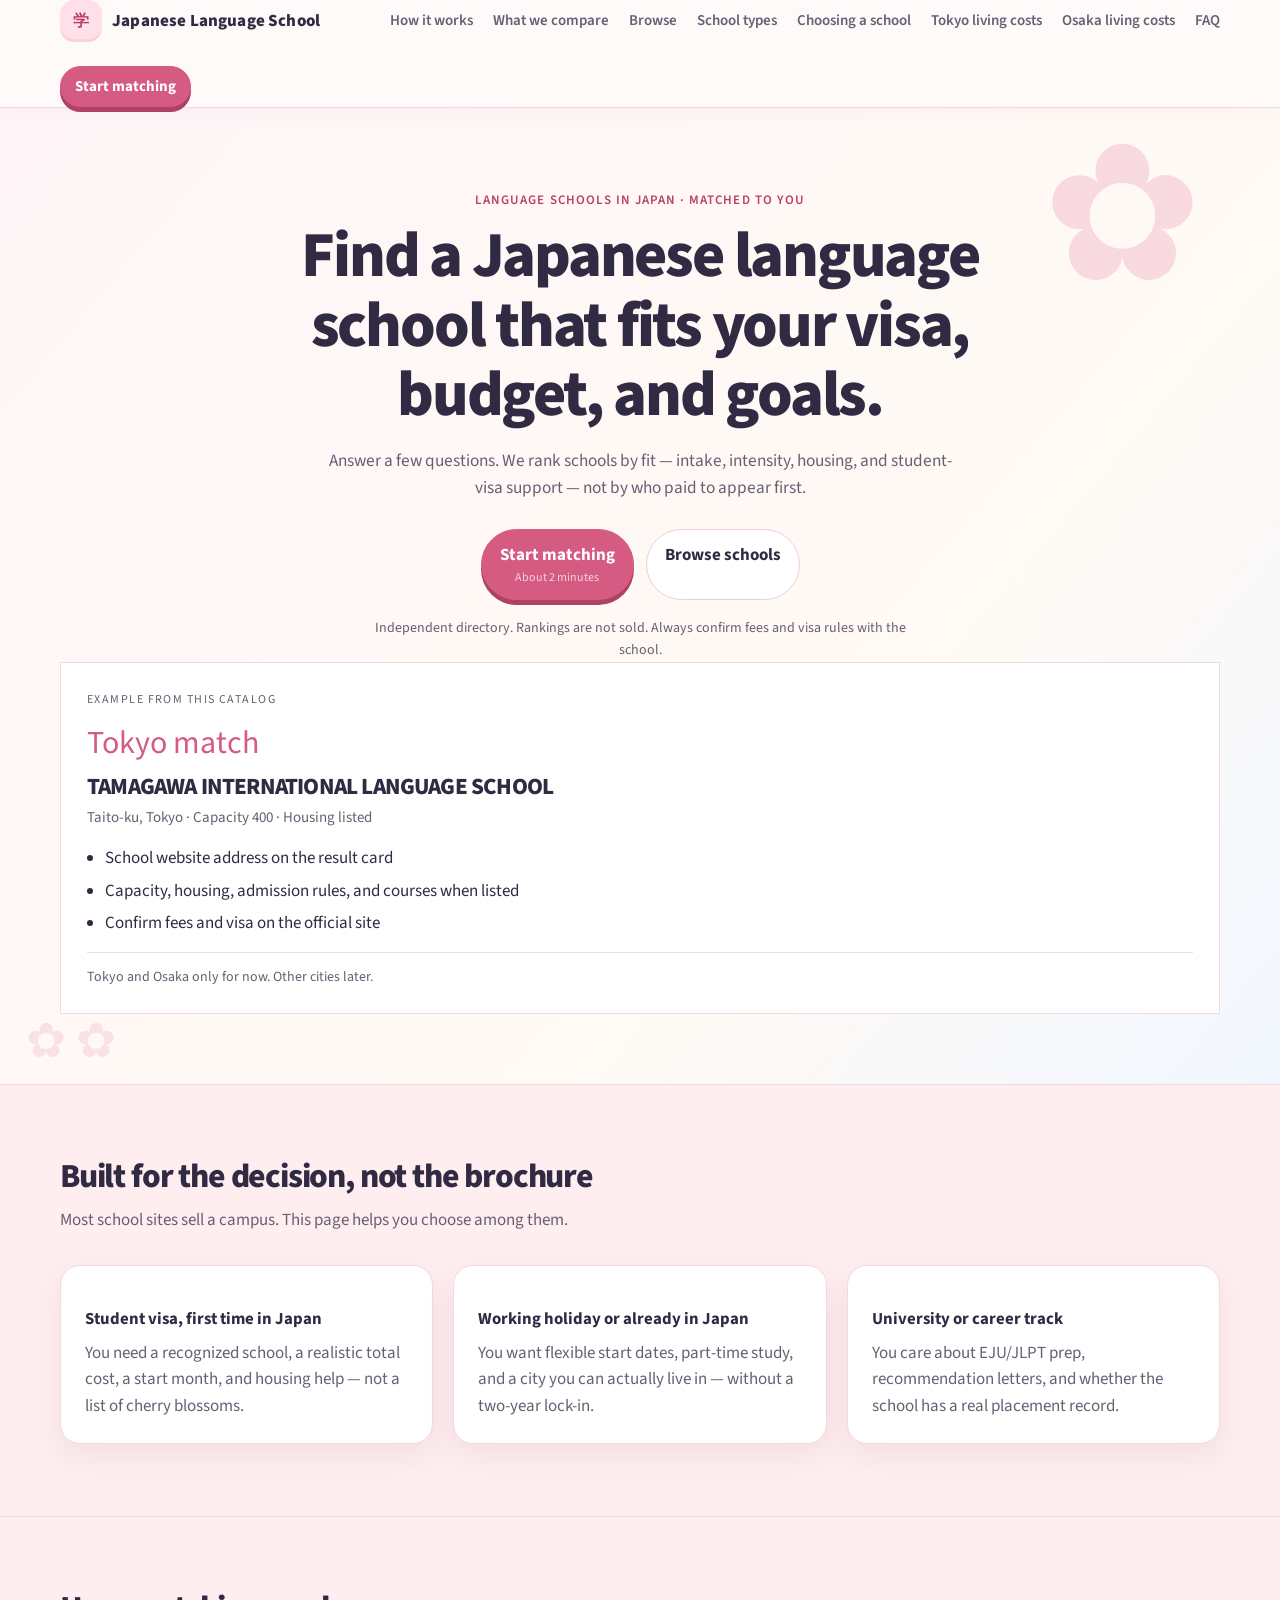
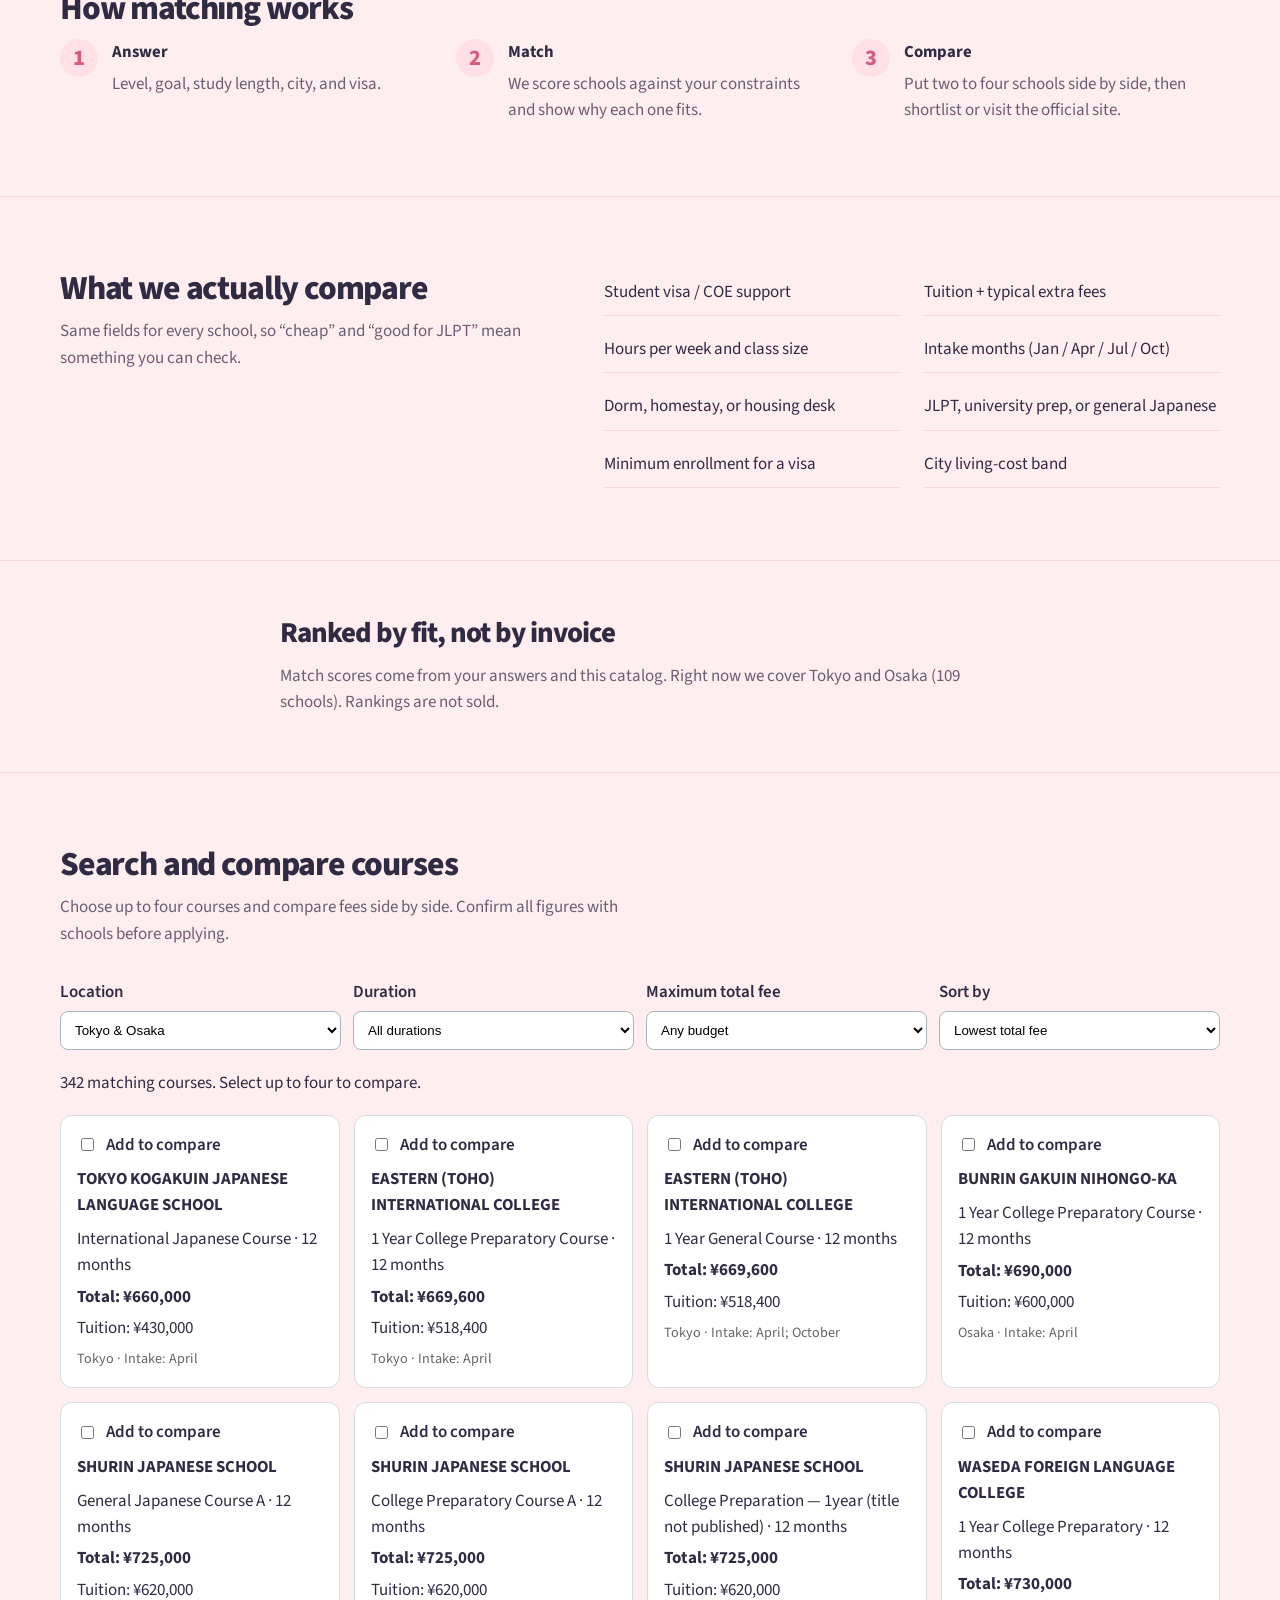
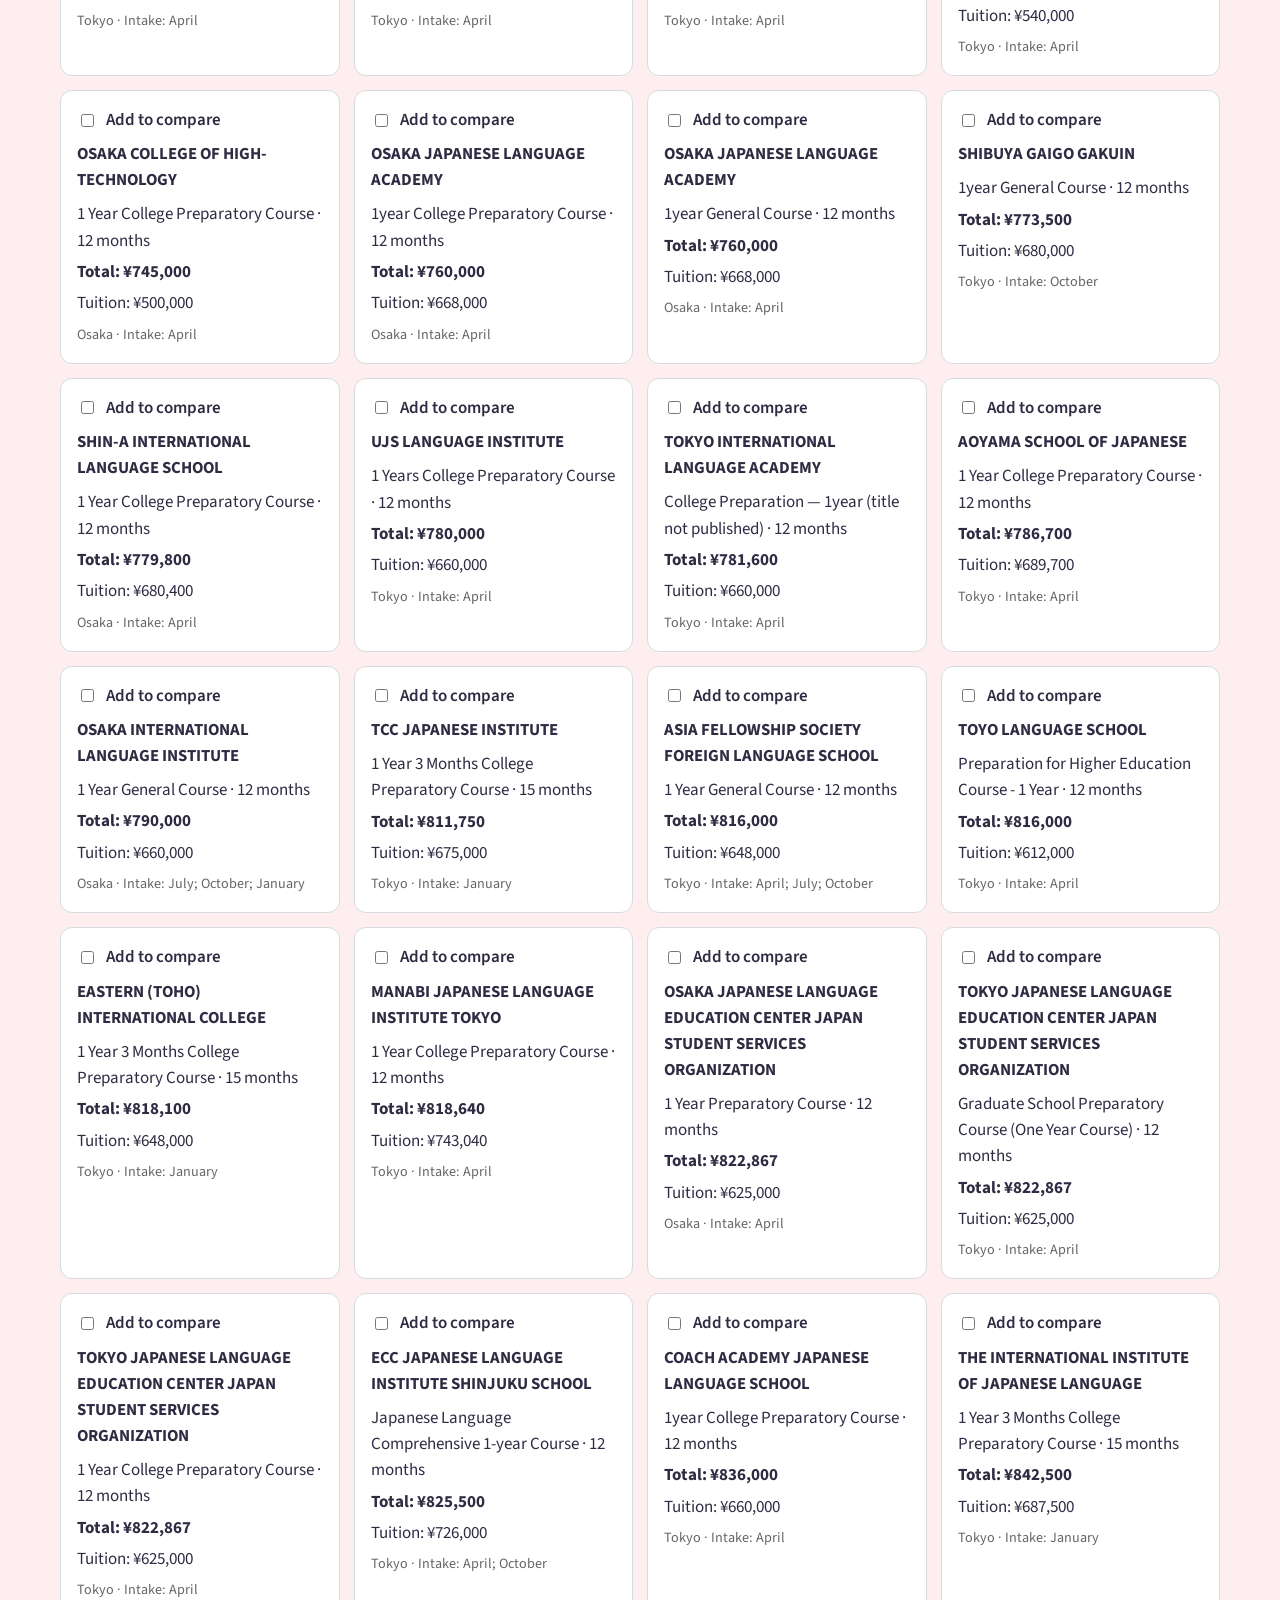
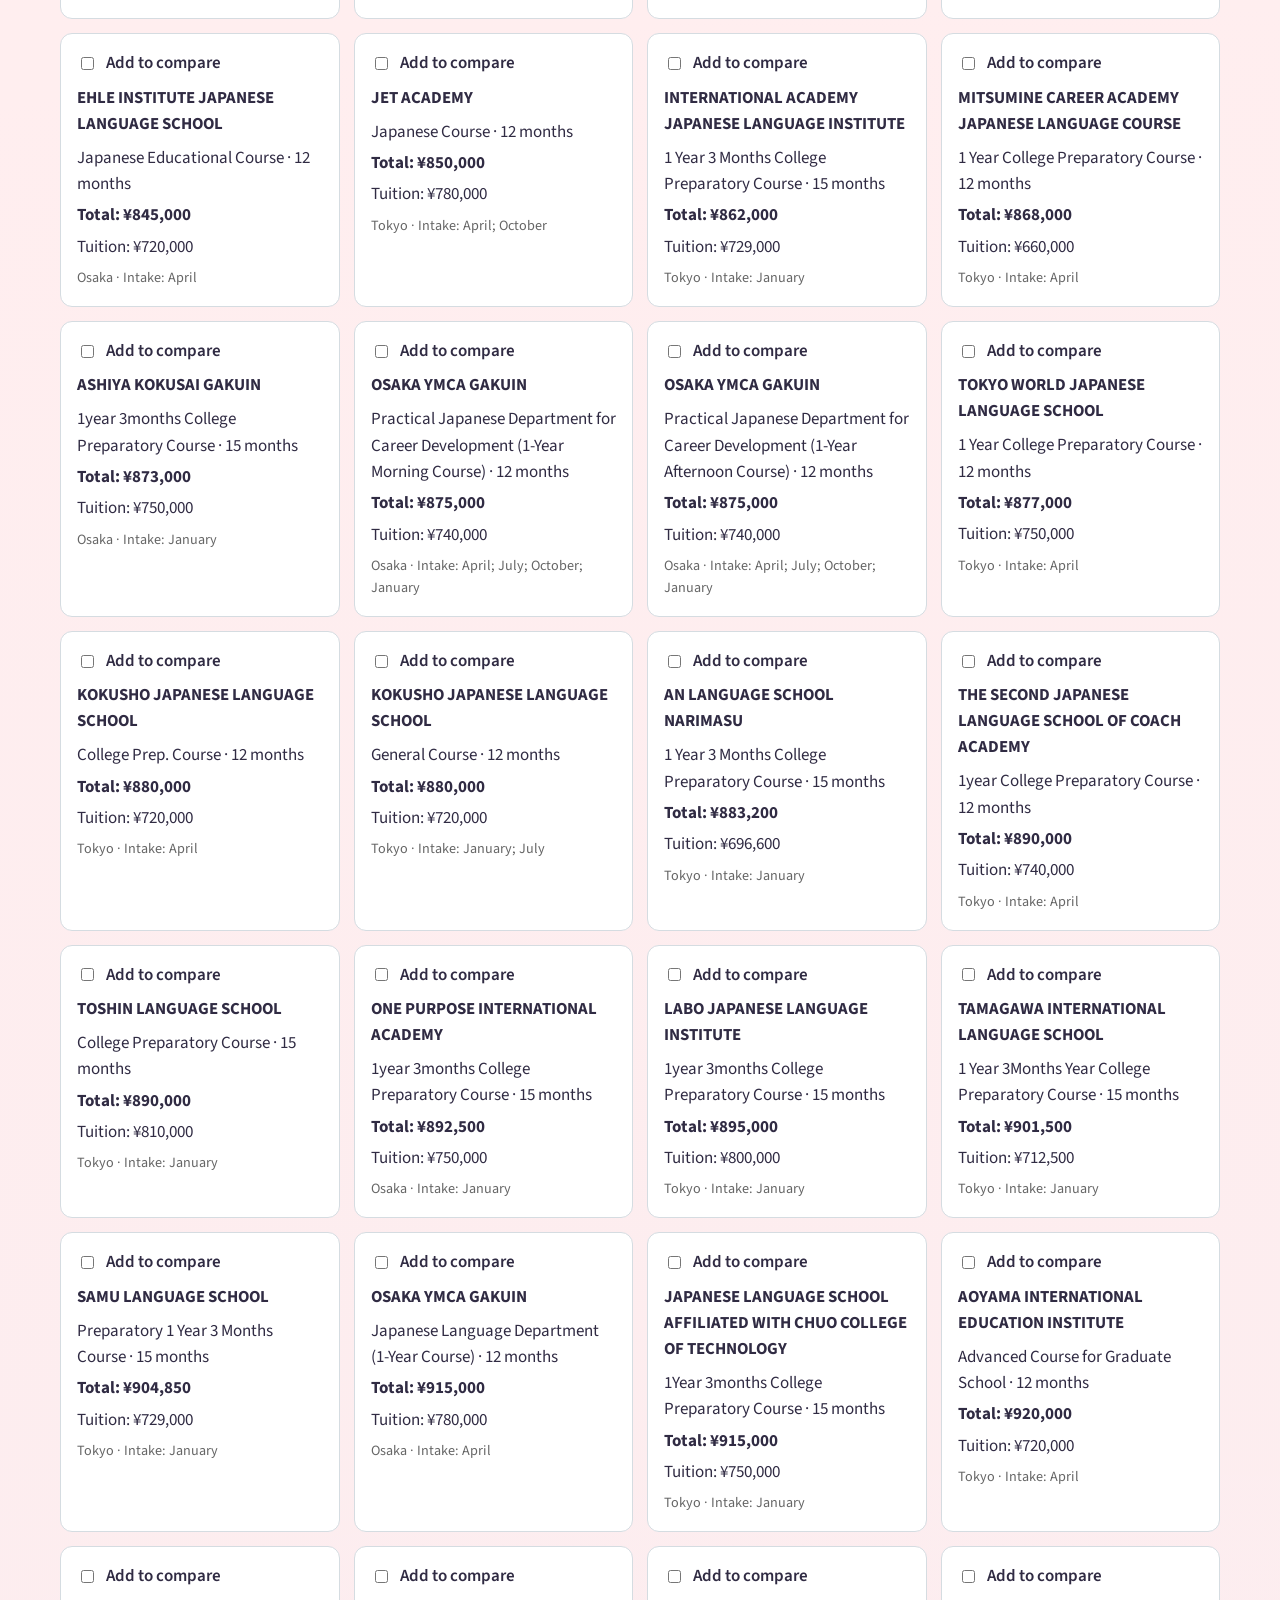
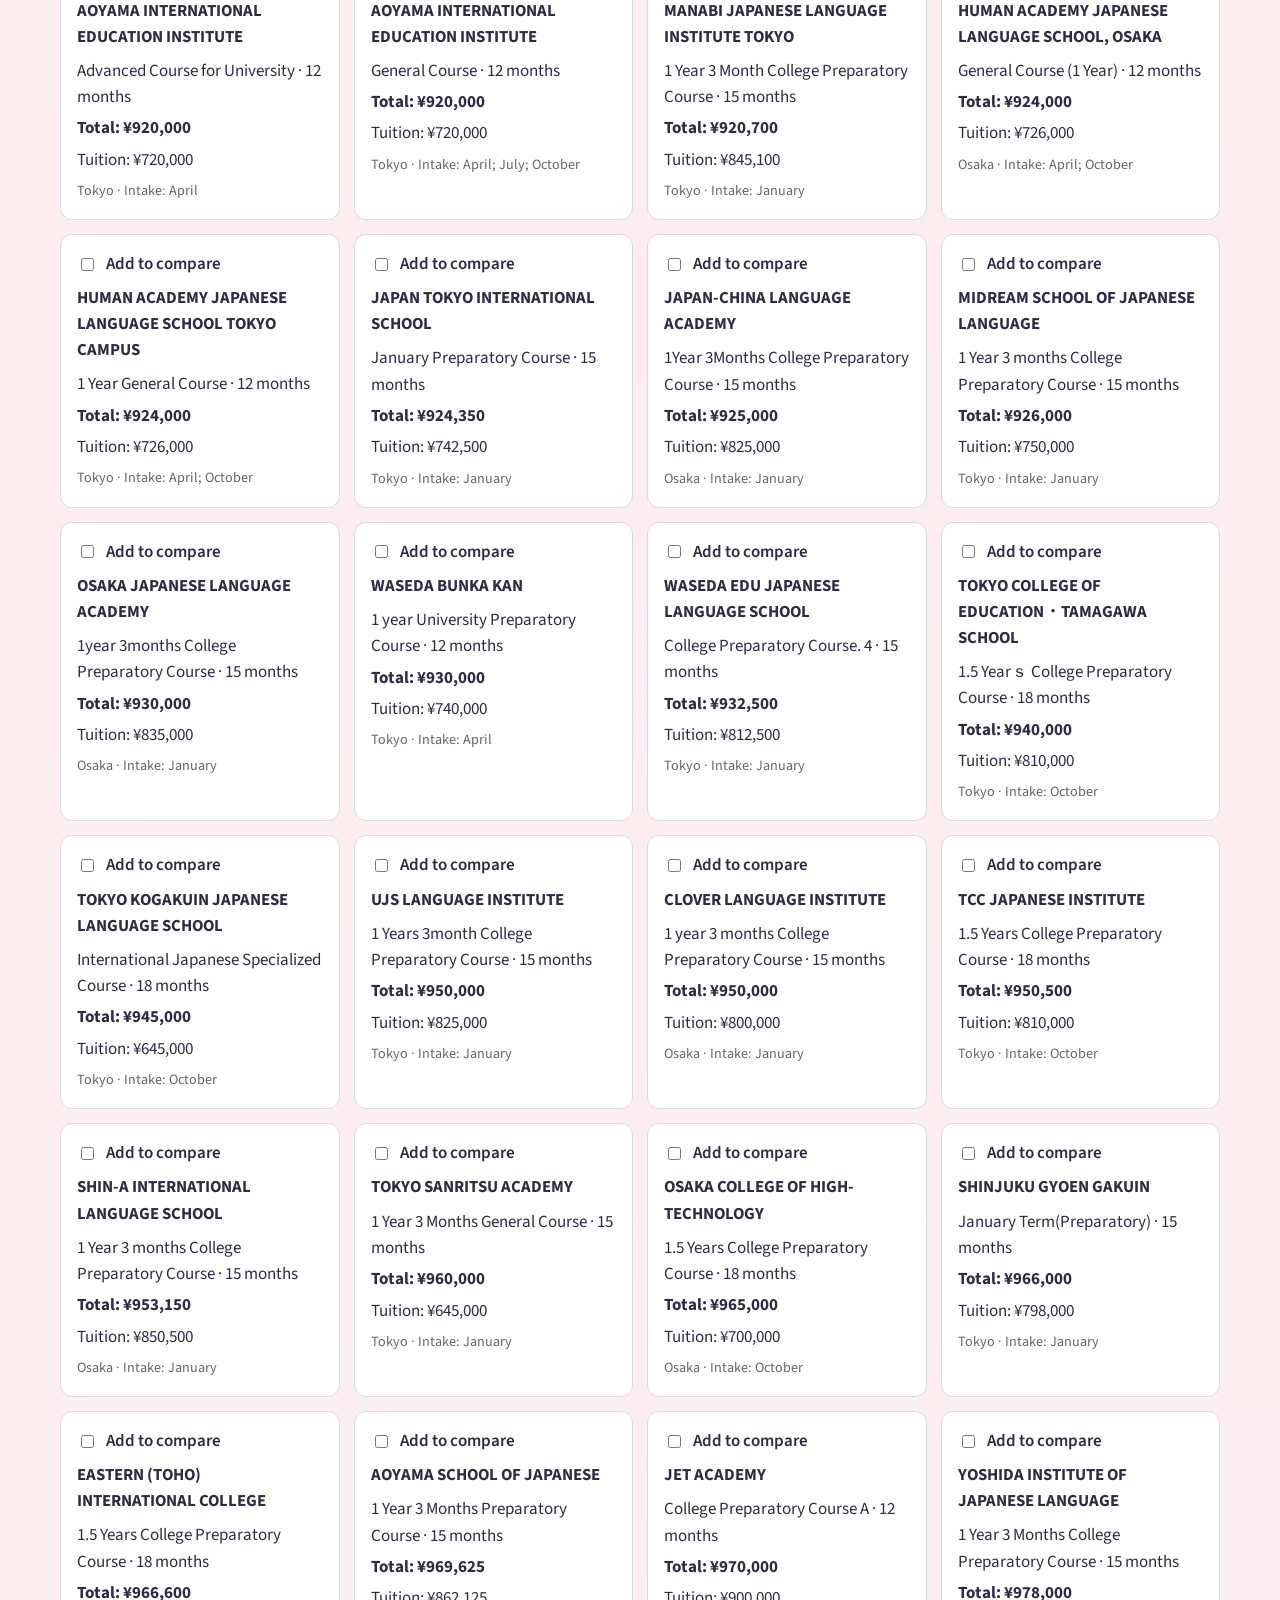
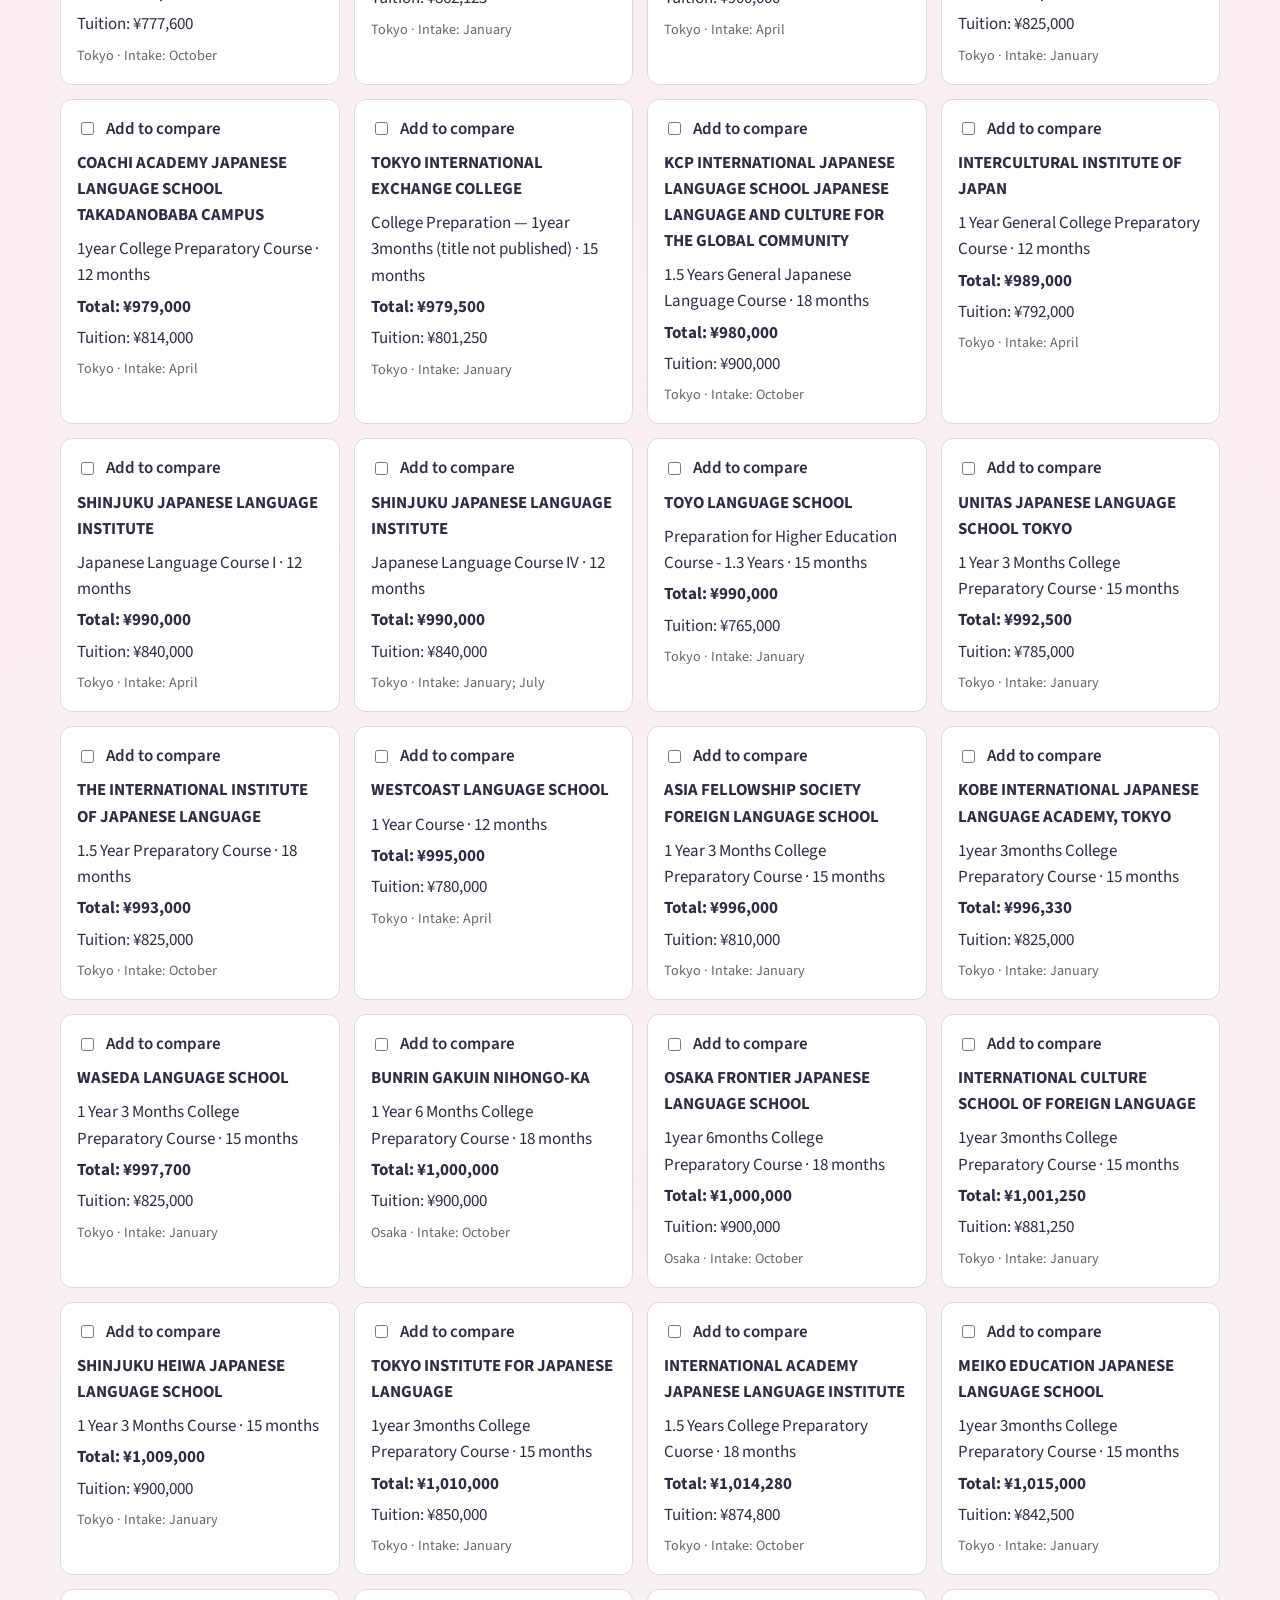
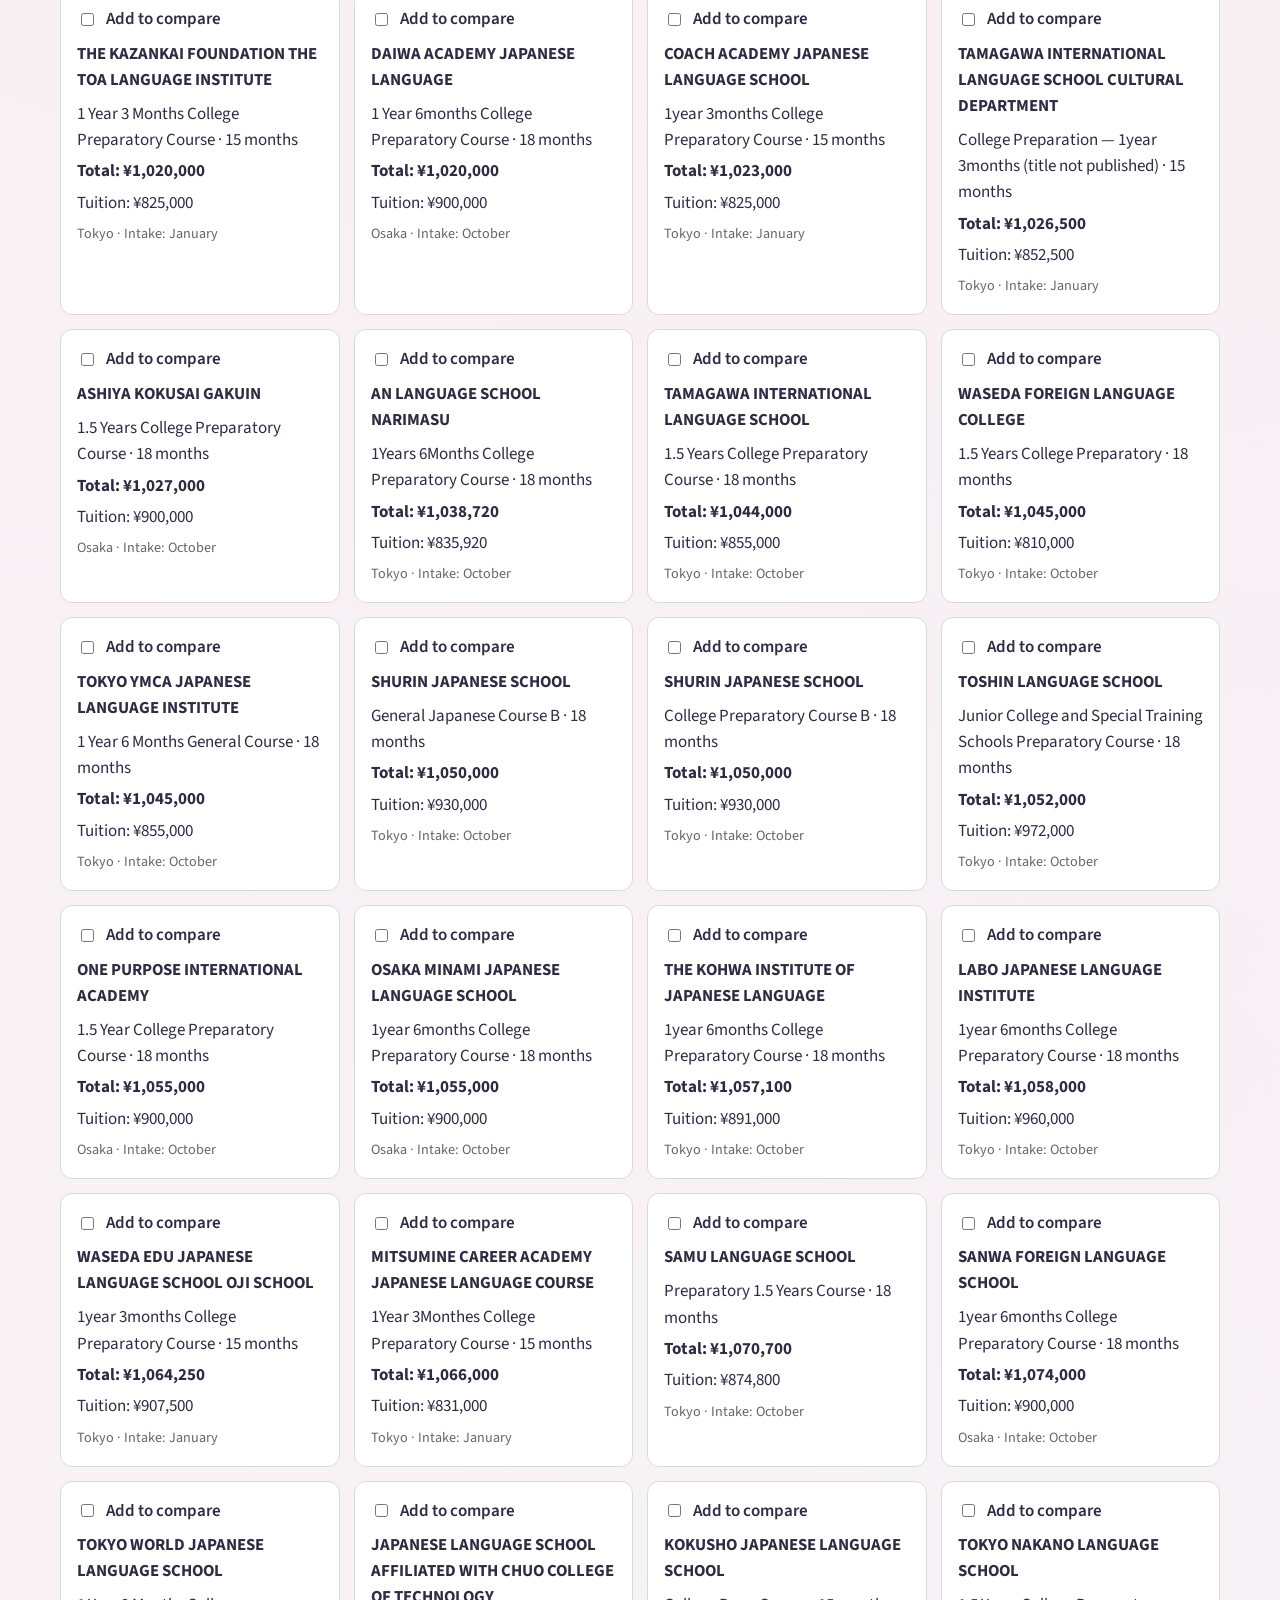
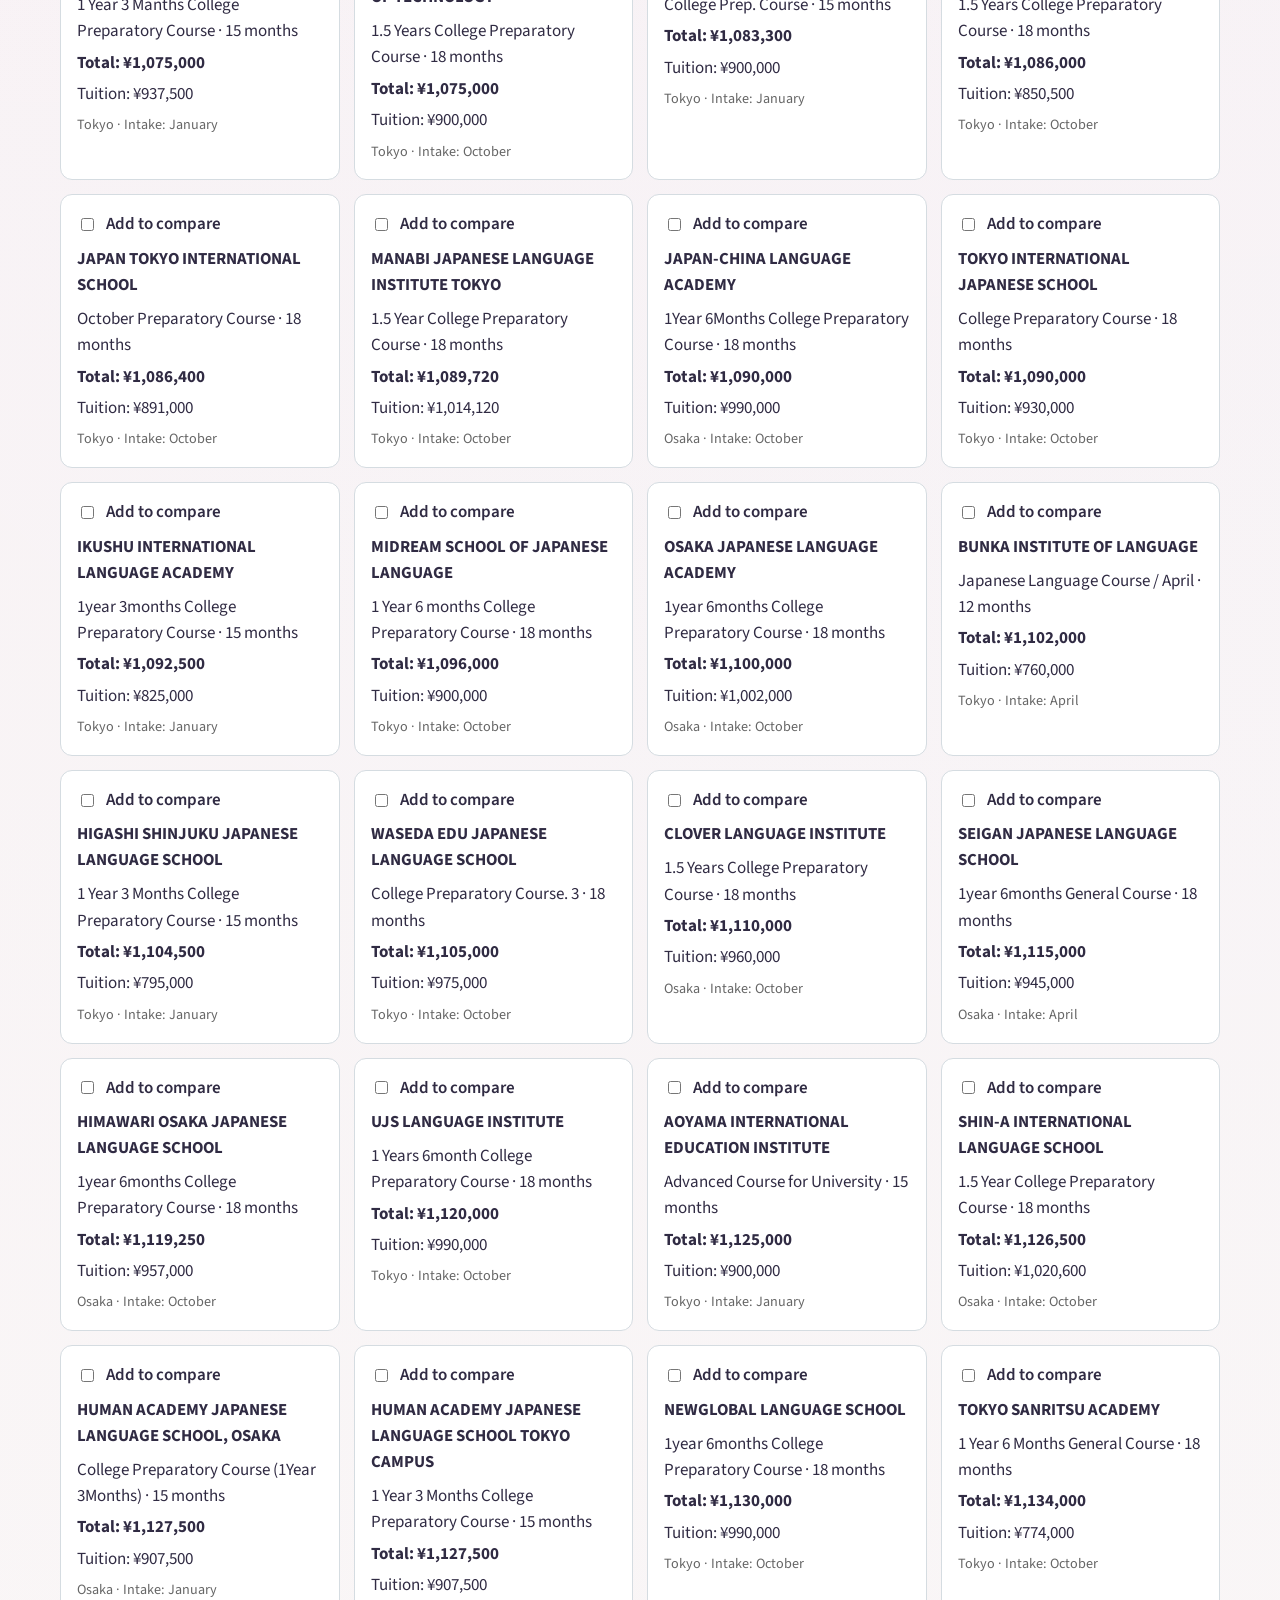
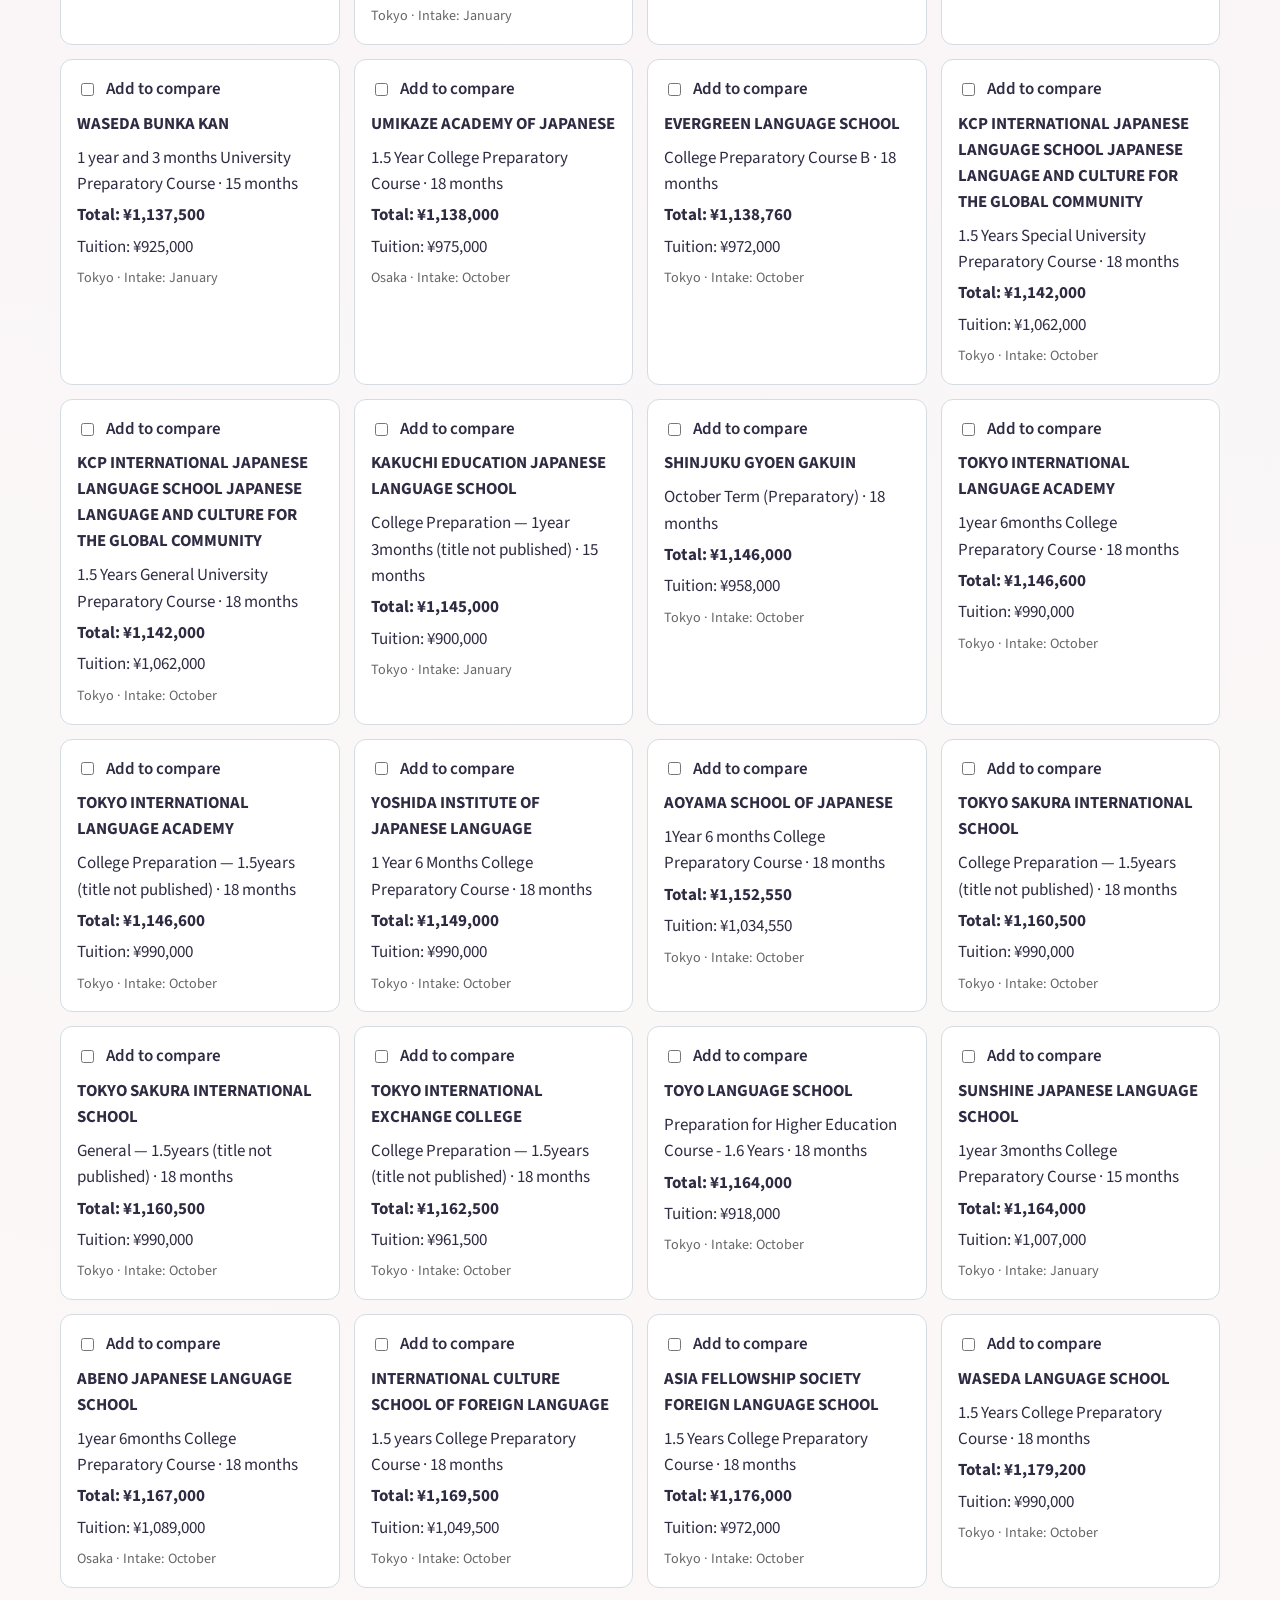
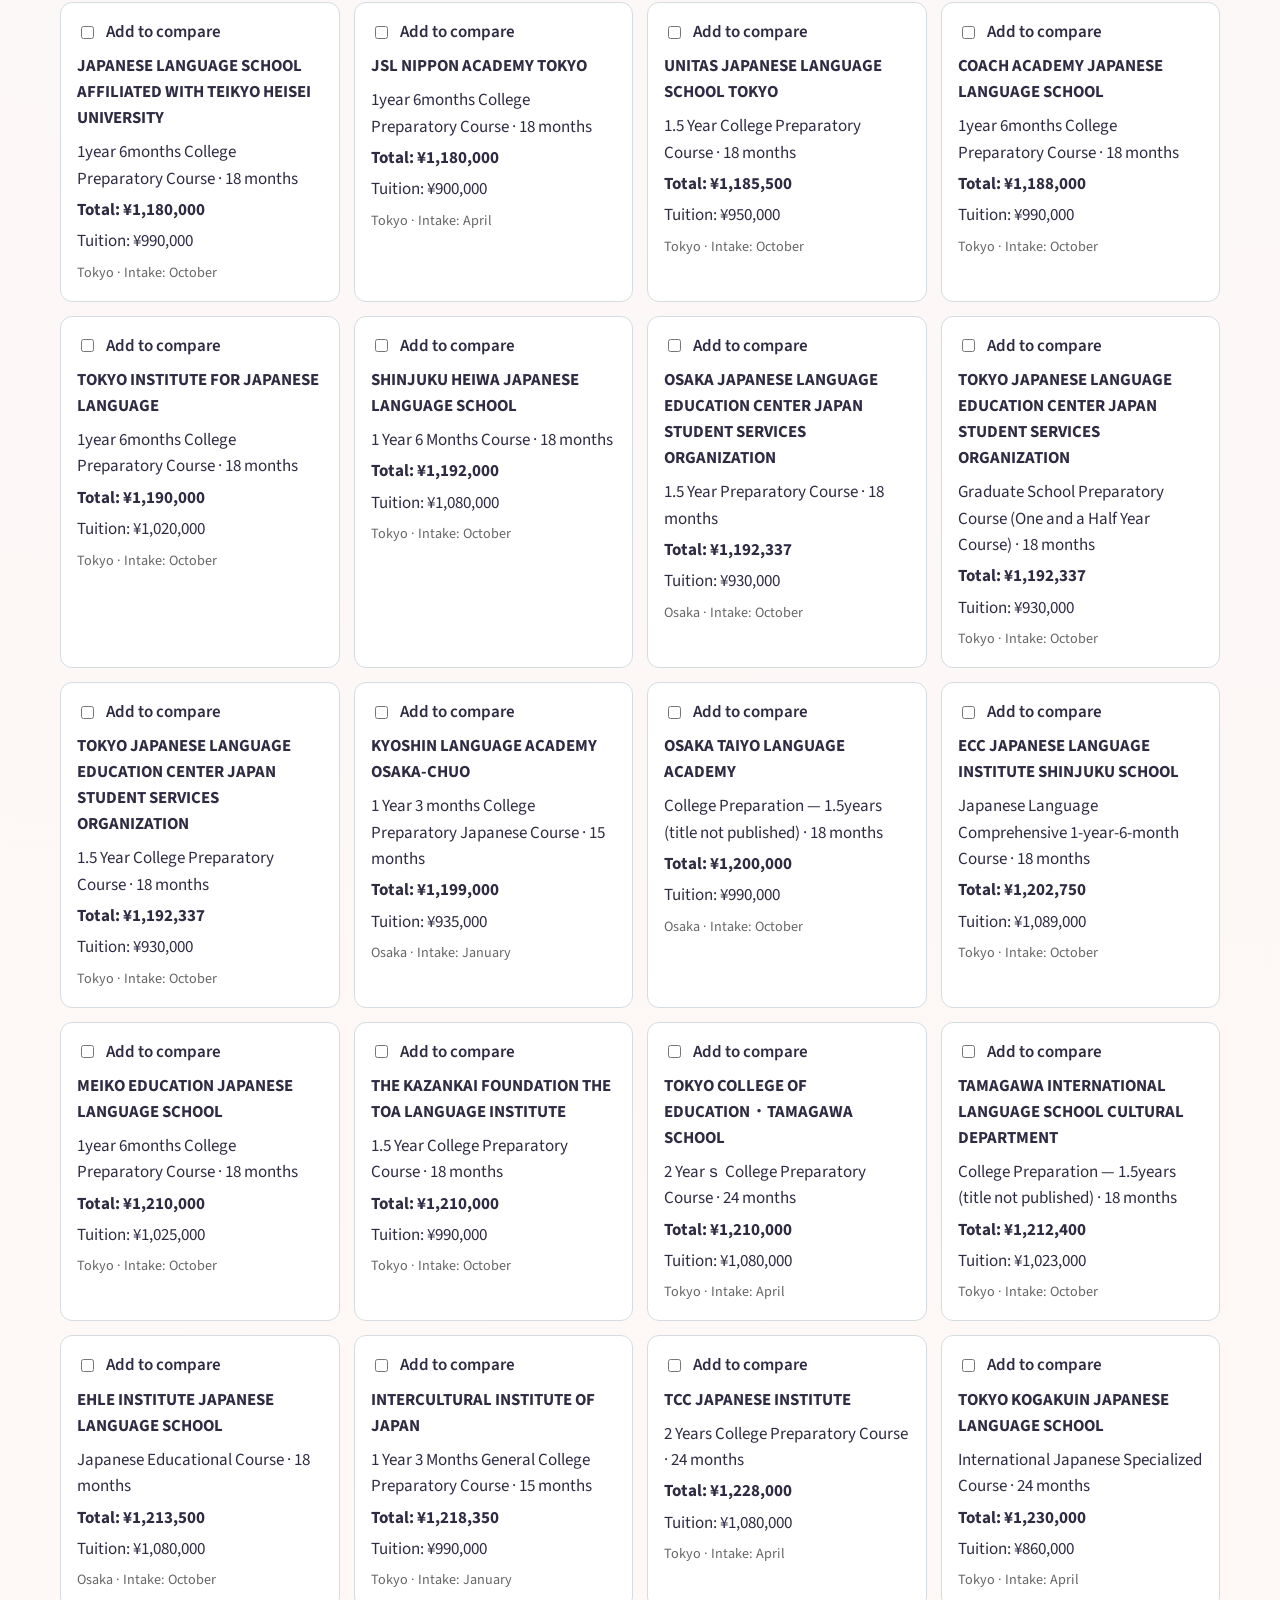
==== commit 19a6f59c: "Add files via upload" ====
--- a/index.html
+++ b/index.html
@@ -169,7 +169,23 @@
         </div>
       </section>
 
-      <section class="browse" id="browse">
+      <section class="browse" id="course-compare">
+  <div class="container">
+    <h2 class="section-title">Search and compare courses</h2>
+    <p class="section-lead">Choose up to four courses and compare fees side by side. Confirm all figures with schools before applying.</p>
+    <div class="compare-controls">
+      <label>Location <select id="compare-city"><option value="all">Tokyo &amp; Osaka</option><option value="tokyo">Tokyo</option><option value="osaka">Osaka</option></select></label>
+      <label>Duration <select id="compare-duration"><option value="all">All durations</option><option value="12">12 months</option><option value="15">15 months</option><option value="18">18 months</option><option value="24">24 months</option></select></label>
+      <label>Maximum total fee <select id="compare-budget"><option value="all">Any budget</option><option value="700000">¥700,000</option><option value="1000000">¥1,000,000</option><option value="1500000">¥1,500,000</option><option value="2000000">¥2,000,000</option></select></label>
+      <label>Sort by <select id="compare-sort"><option value="fee">Lowest total fee</option><option value="duration">Shortest duration</option><option value="name">School name</option></select></label>
+    </div>
+    <p id="compare-status" role="status">Loading courses…</p>
+    <div id="compare-course-results" class="compare-course-grid"></div>
+    <div class="compare-selection-bar"><strong id="compare-selected-count">0 of 4 selected</strong><button class="btn btn-primary btn-sm" id="compare-selected-button" type="button" disabled>Compare selected</button><button class="btn btn-ghost btn-sm" id="compare-clear-button" type="button">Clear</button></div>
+    <div id="compare-table-container" tabindex="-1" hidden></div>
+  </div>
+</section>
+<section class="browse" id="browse">
         <div class="container">
           <h2 class="section-title">Or browse first</h2>
           <p class="section-lead">
@@ -291,6 +307,9 @@
       </div>
     </div>
 
+    <style>
+      .compare-controls{display:grid;grid-template-columns:repeat(auto-fit,minmax(175px,1fr));gap:12px;margin:20px 0}.compare-controls label{display:flex;flex-direction:column;gap:6px;font-weight:600}.compare-controls select{padding:10px;border:1px solid #aab4bd;border-radius:8px;background:white;max-width:100%}.compare-course-grid{display:grid;grid-template-columns:repeat(auto-fit,minmax(250px,1fr));gap:14px;margin:18px 0}.compare-course-card{border:1px solid #d5dce1;border-radius:12px;padding:16px;background:white}.compare-course-card h3{font-size:1.05rem;margin:8px 0}.compare-course-card p{margin:5px 0}.compare-course-card label{display:flex;gap:9px;align-items:center;cursor:pointer;font-weight:600}.compare-selection-bar{display:flex;align-items:center;gap:12px;flex-wrap:wrap;margin:20px 0}.compare-table-scroll{overflow-x:auto}.compare-table{border-collapse:collapse;width:100%;min-width:650px;background:white}.compare-table th,.compare-table td{padding:12px;border:1px solid #d5dce1;text-align:left;vertical-align:top}.compare-table th{background:#eef4f6}.compare-course-card small{display:block;color:#666;margin-top:8px}
+    </style>
     <script src="data/schools.js"></script>
     <script src="app.js"></script>
   </body>
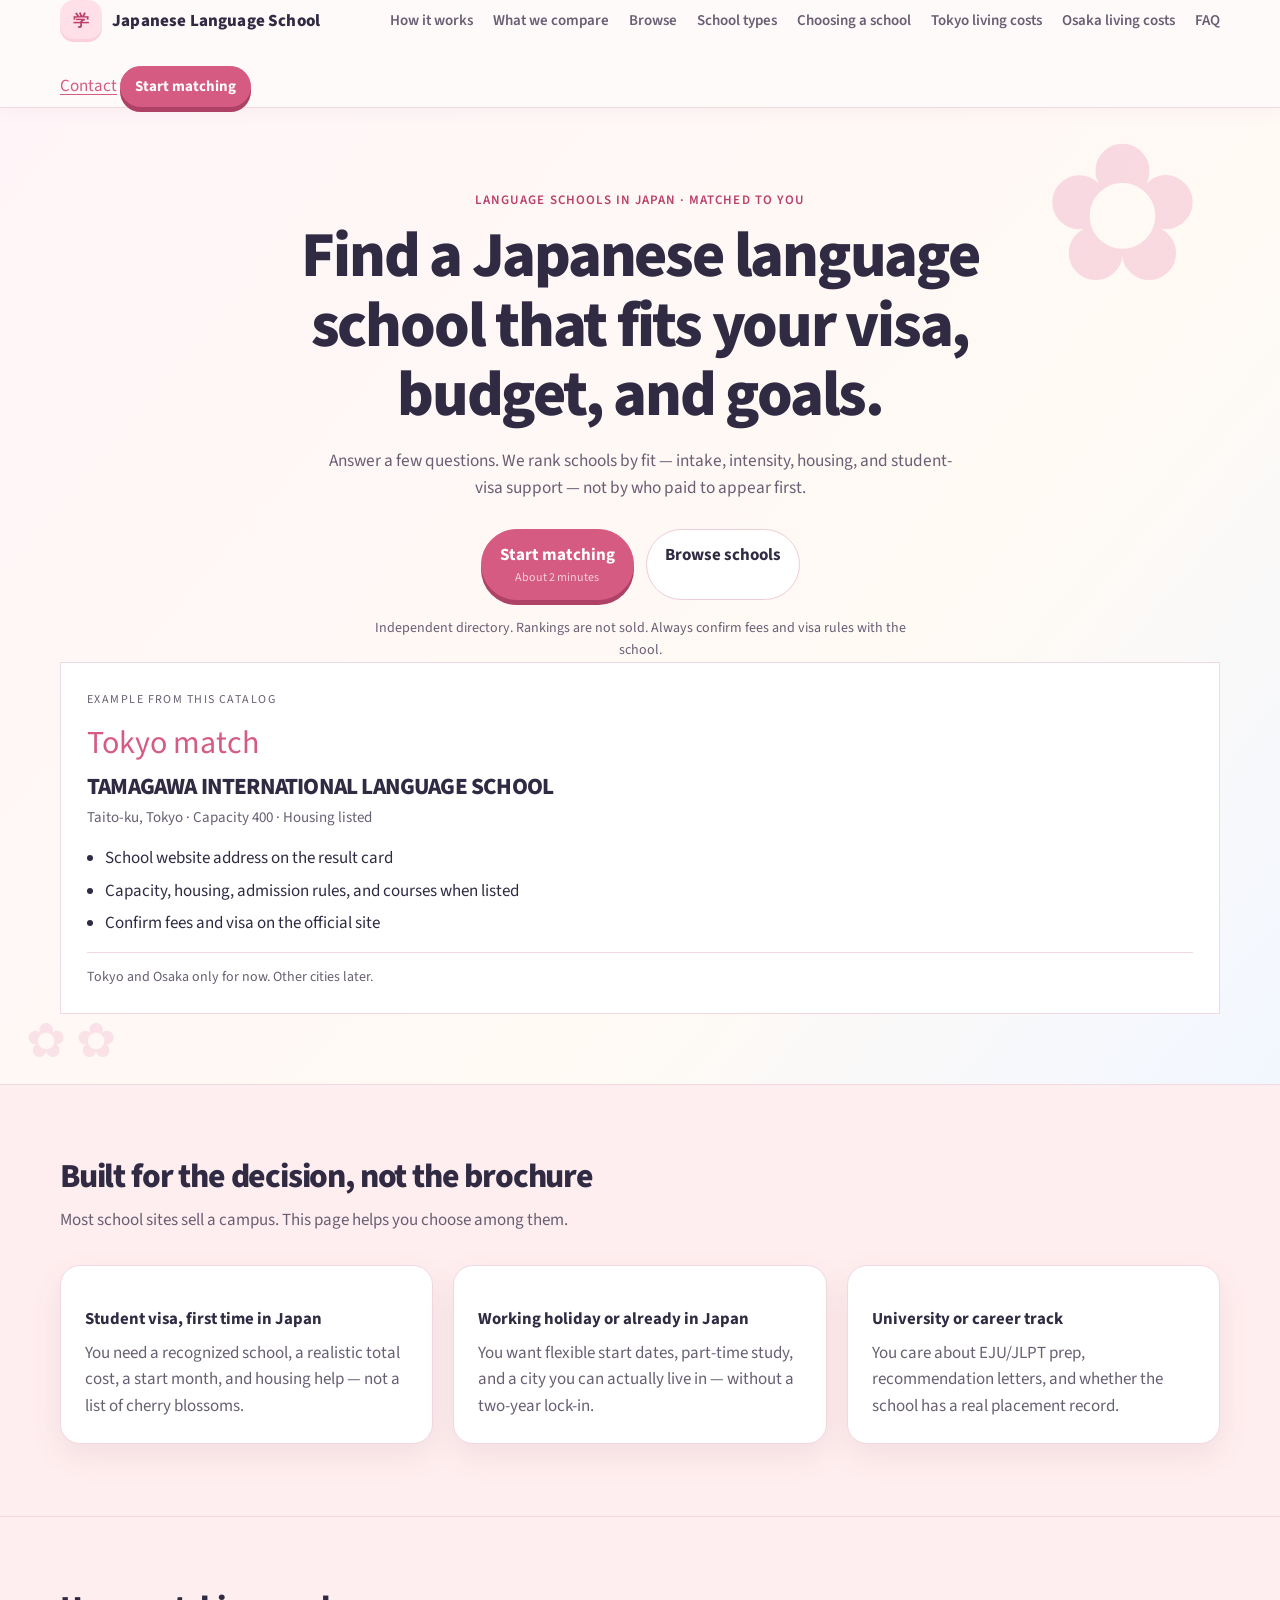
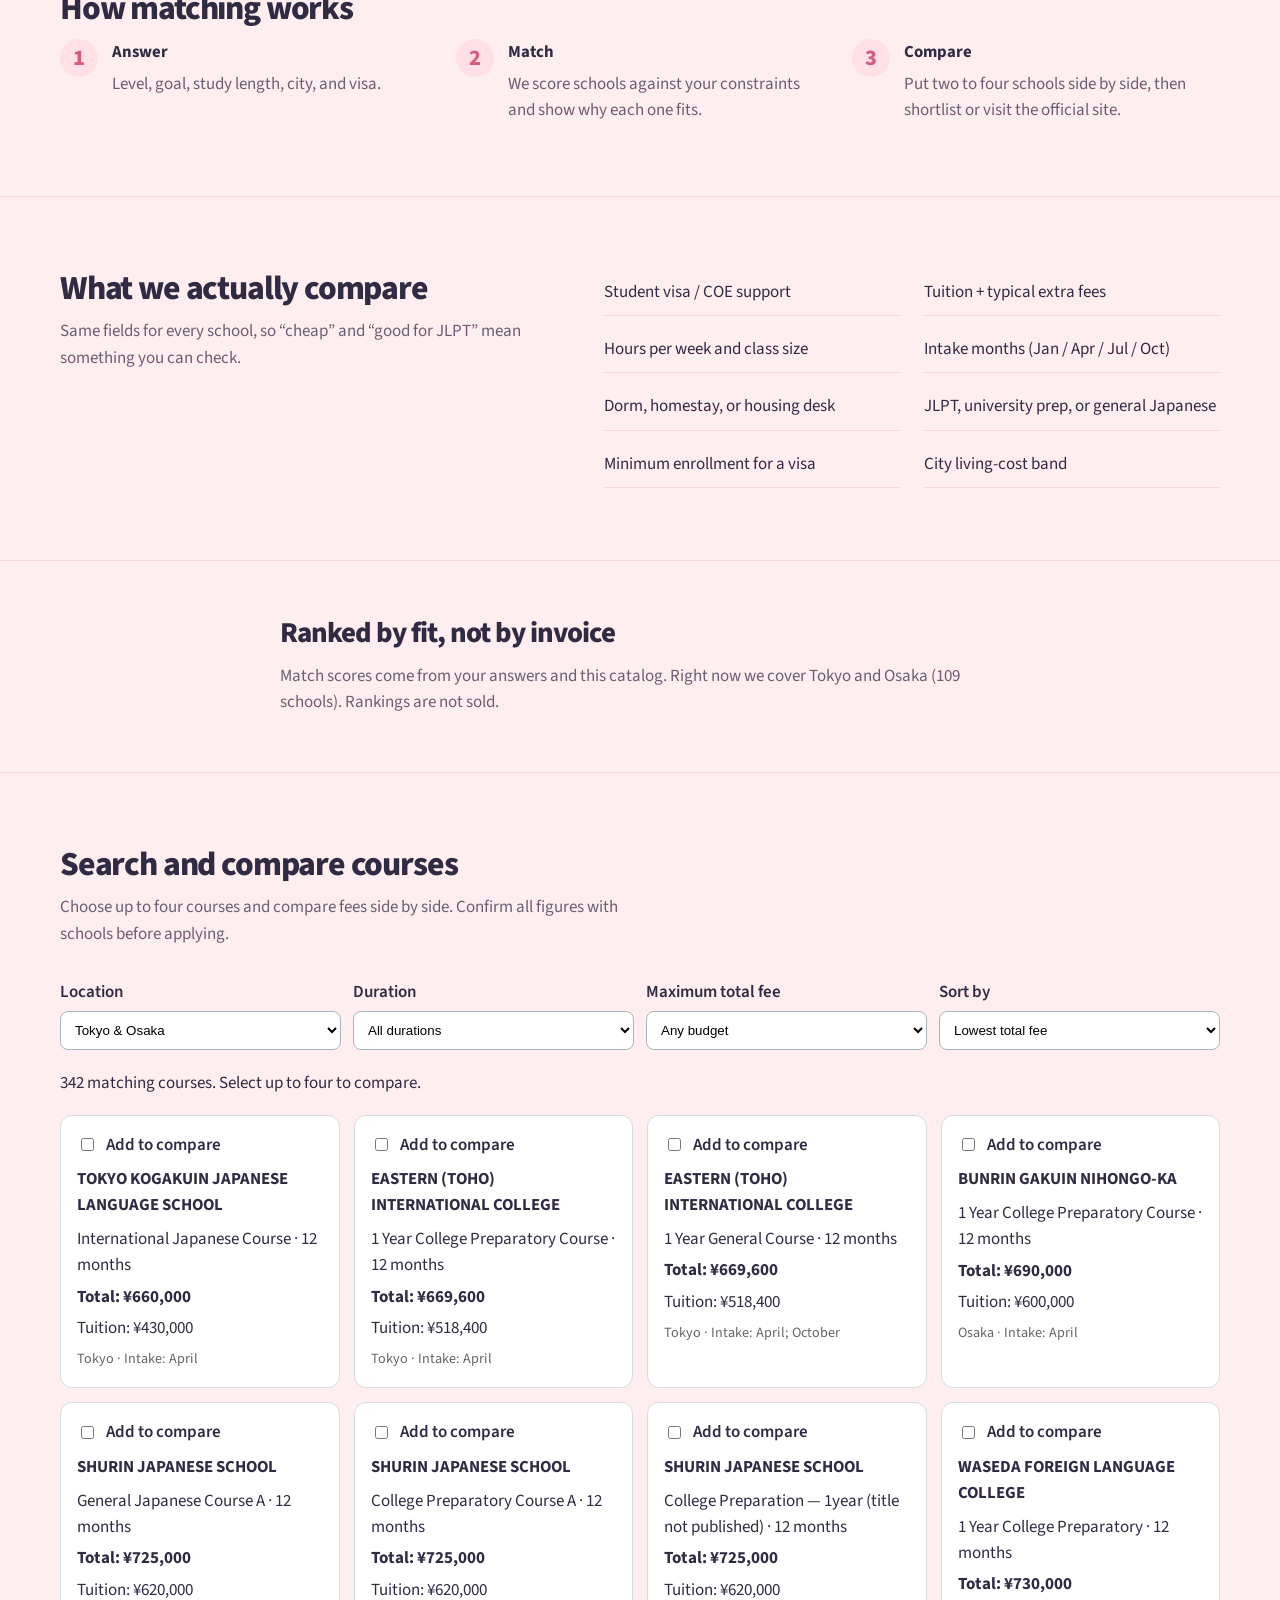
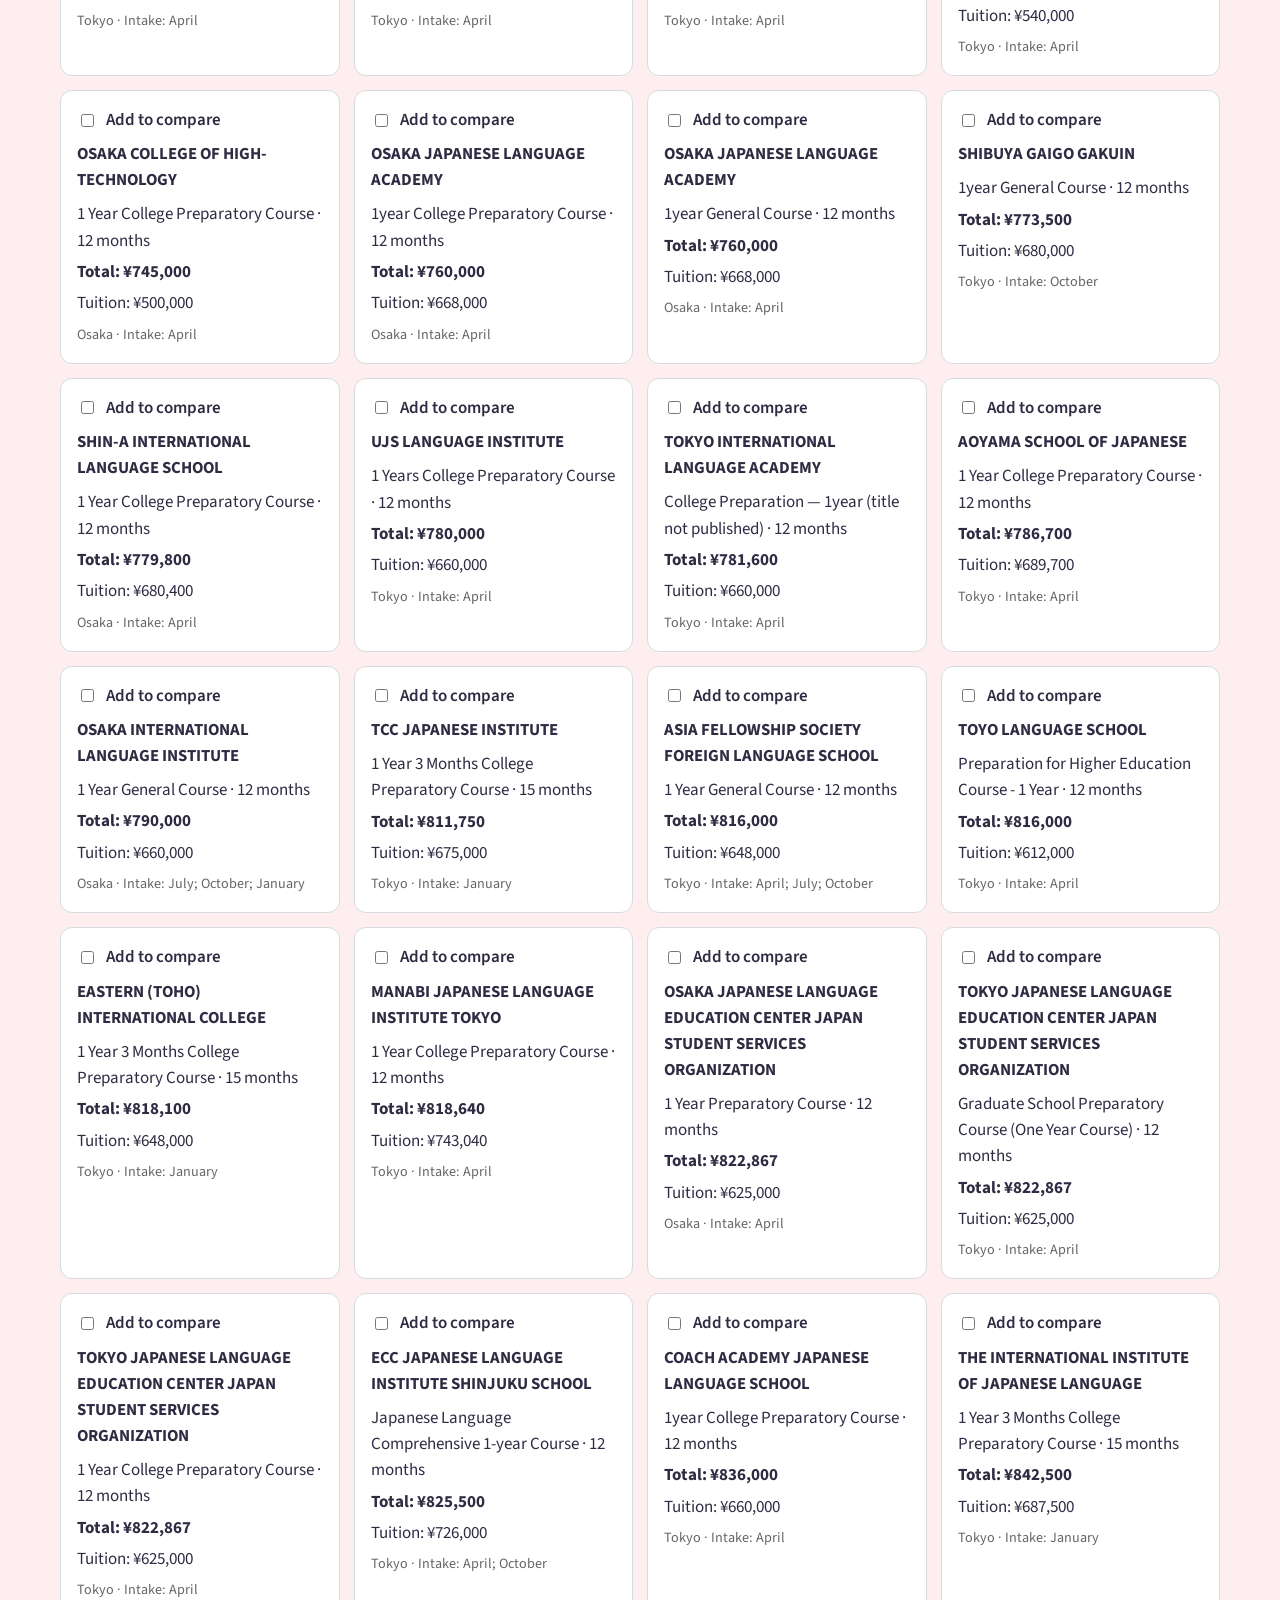
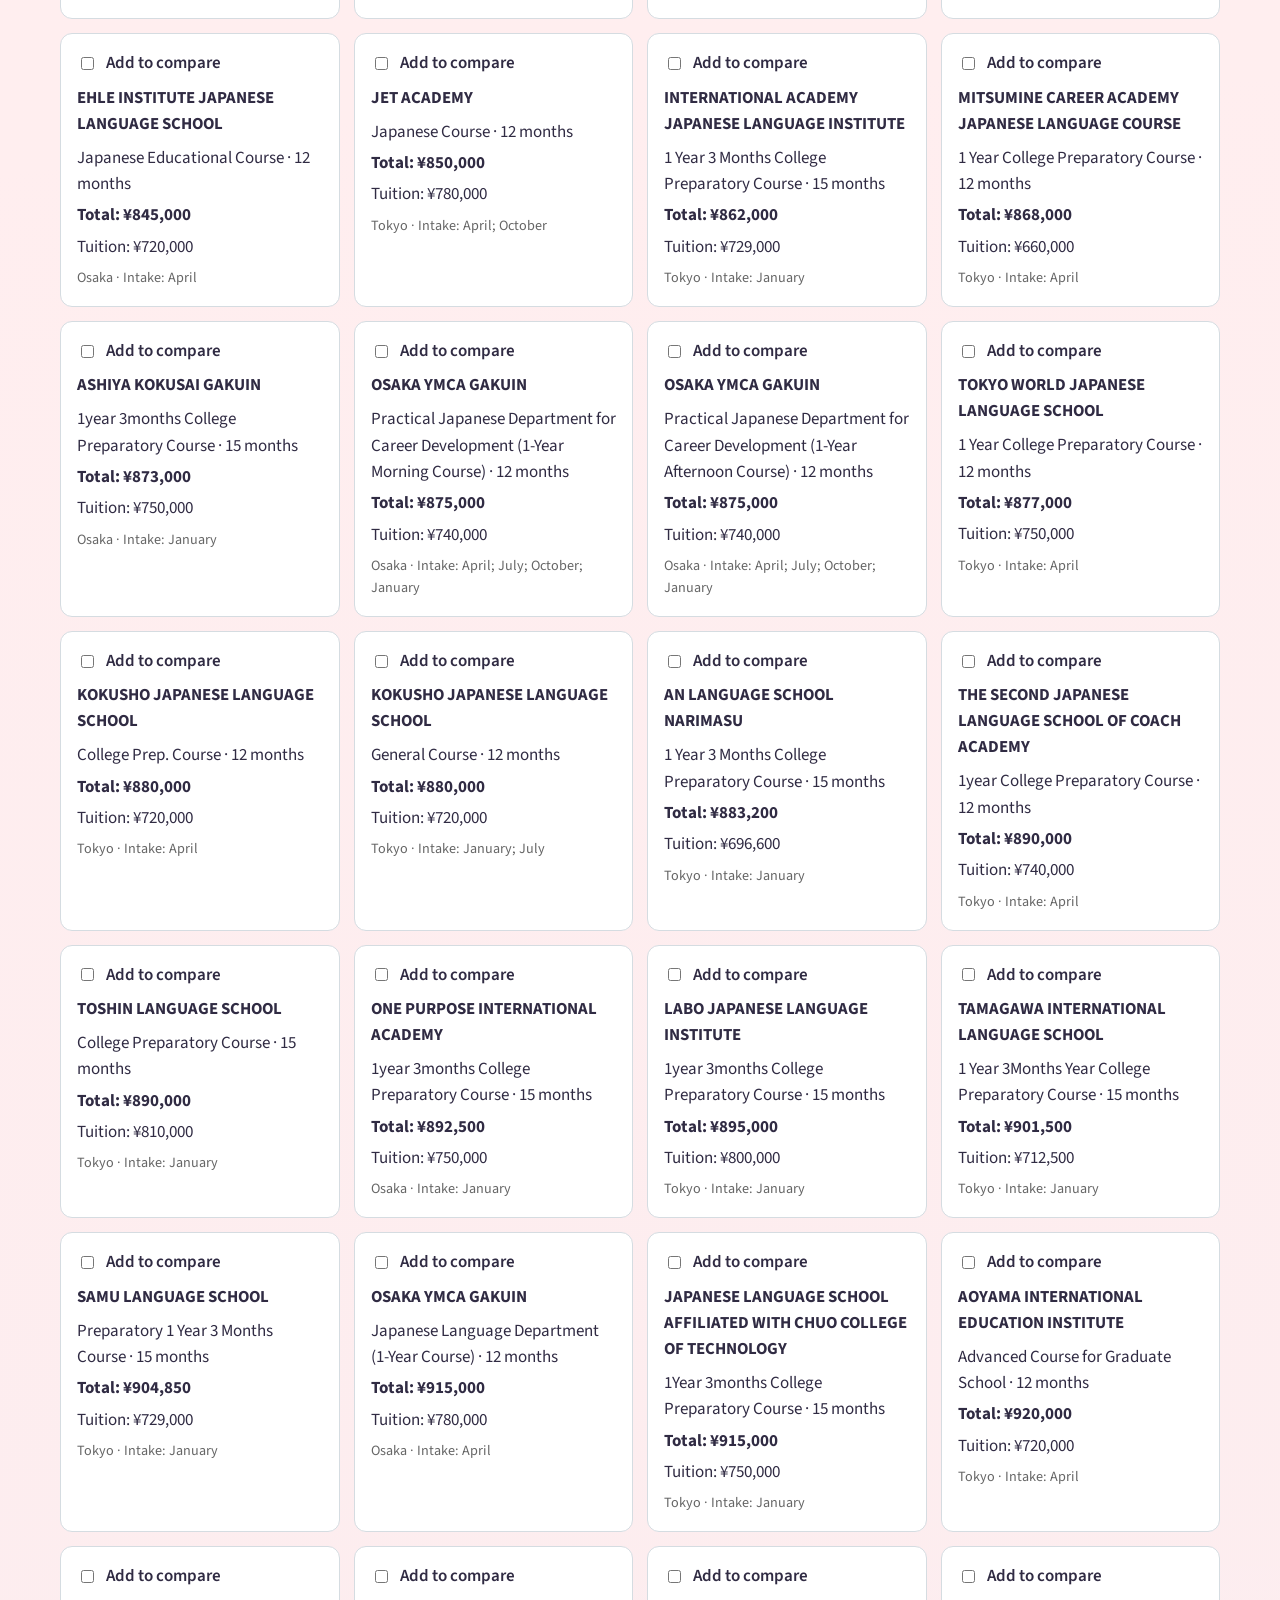
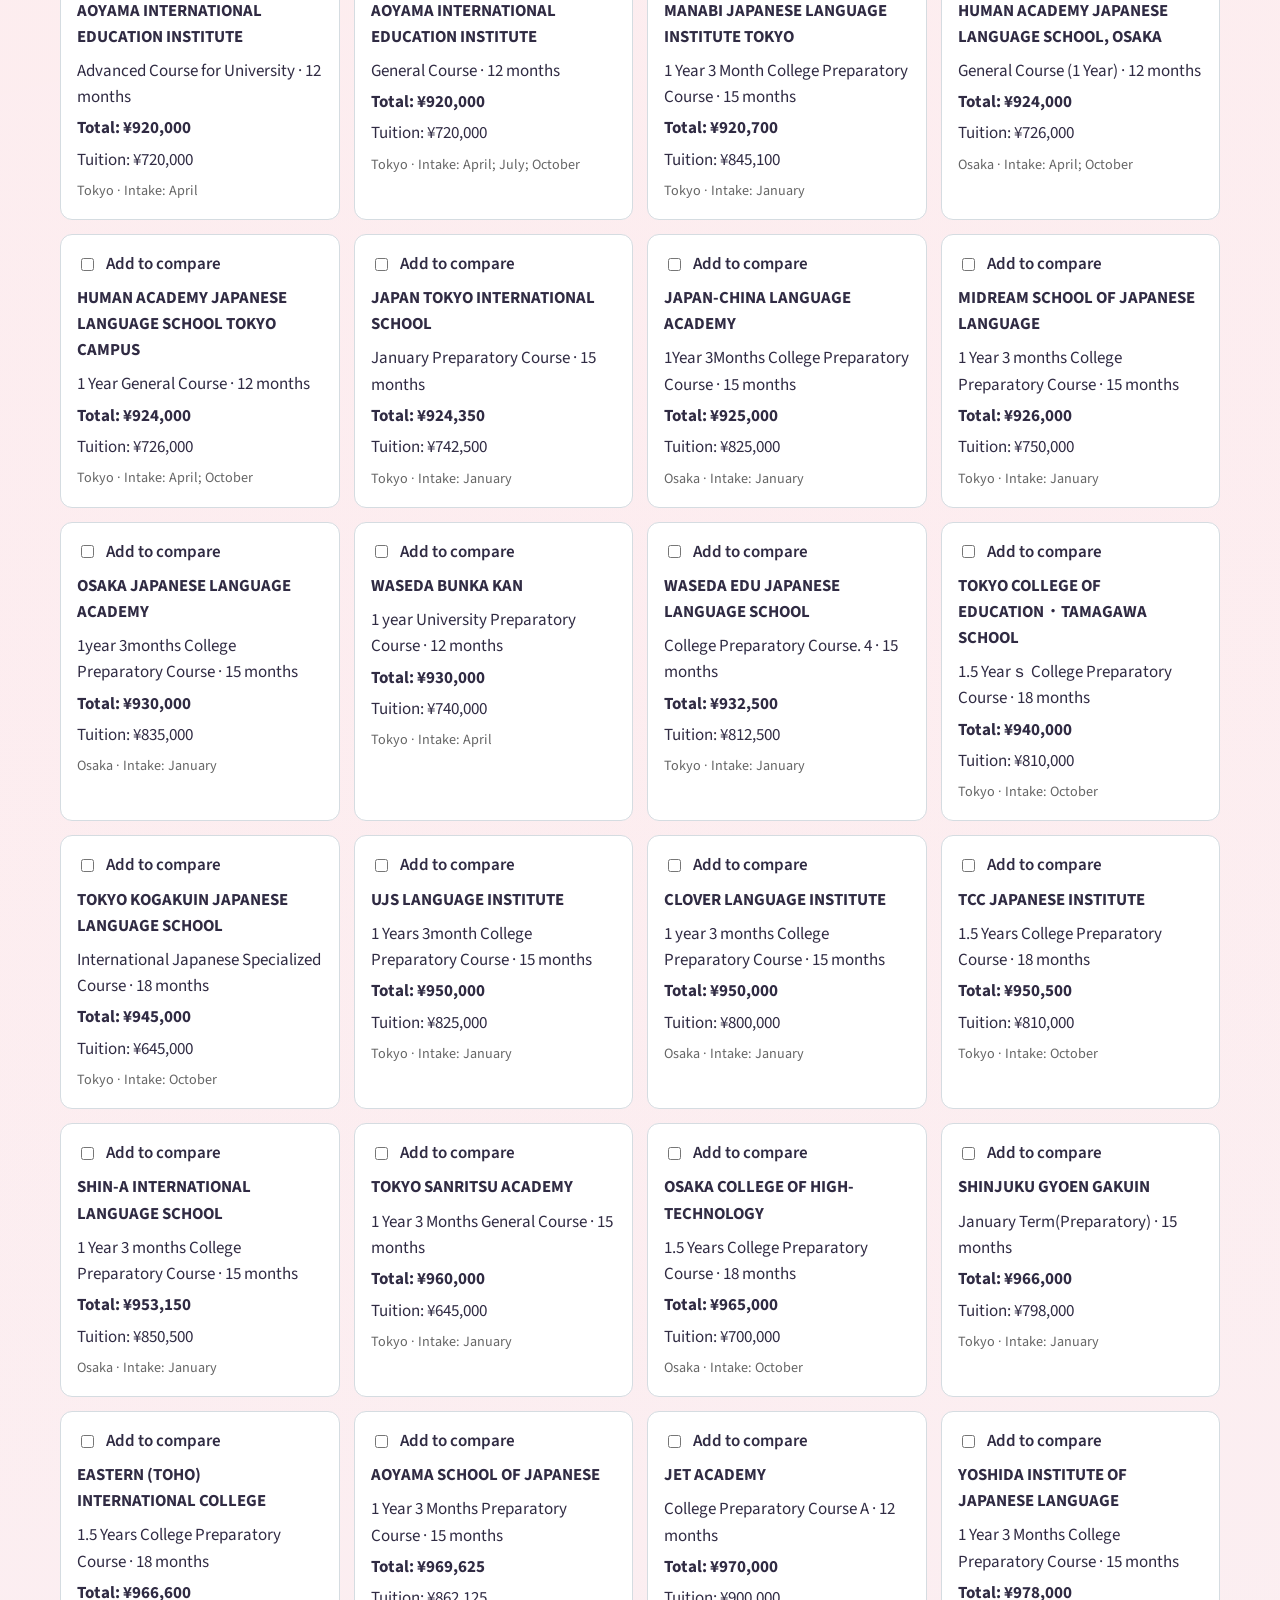
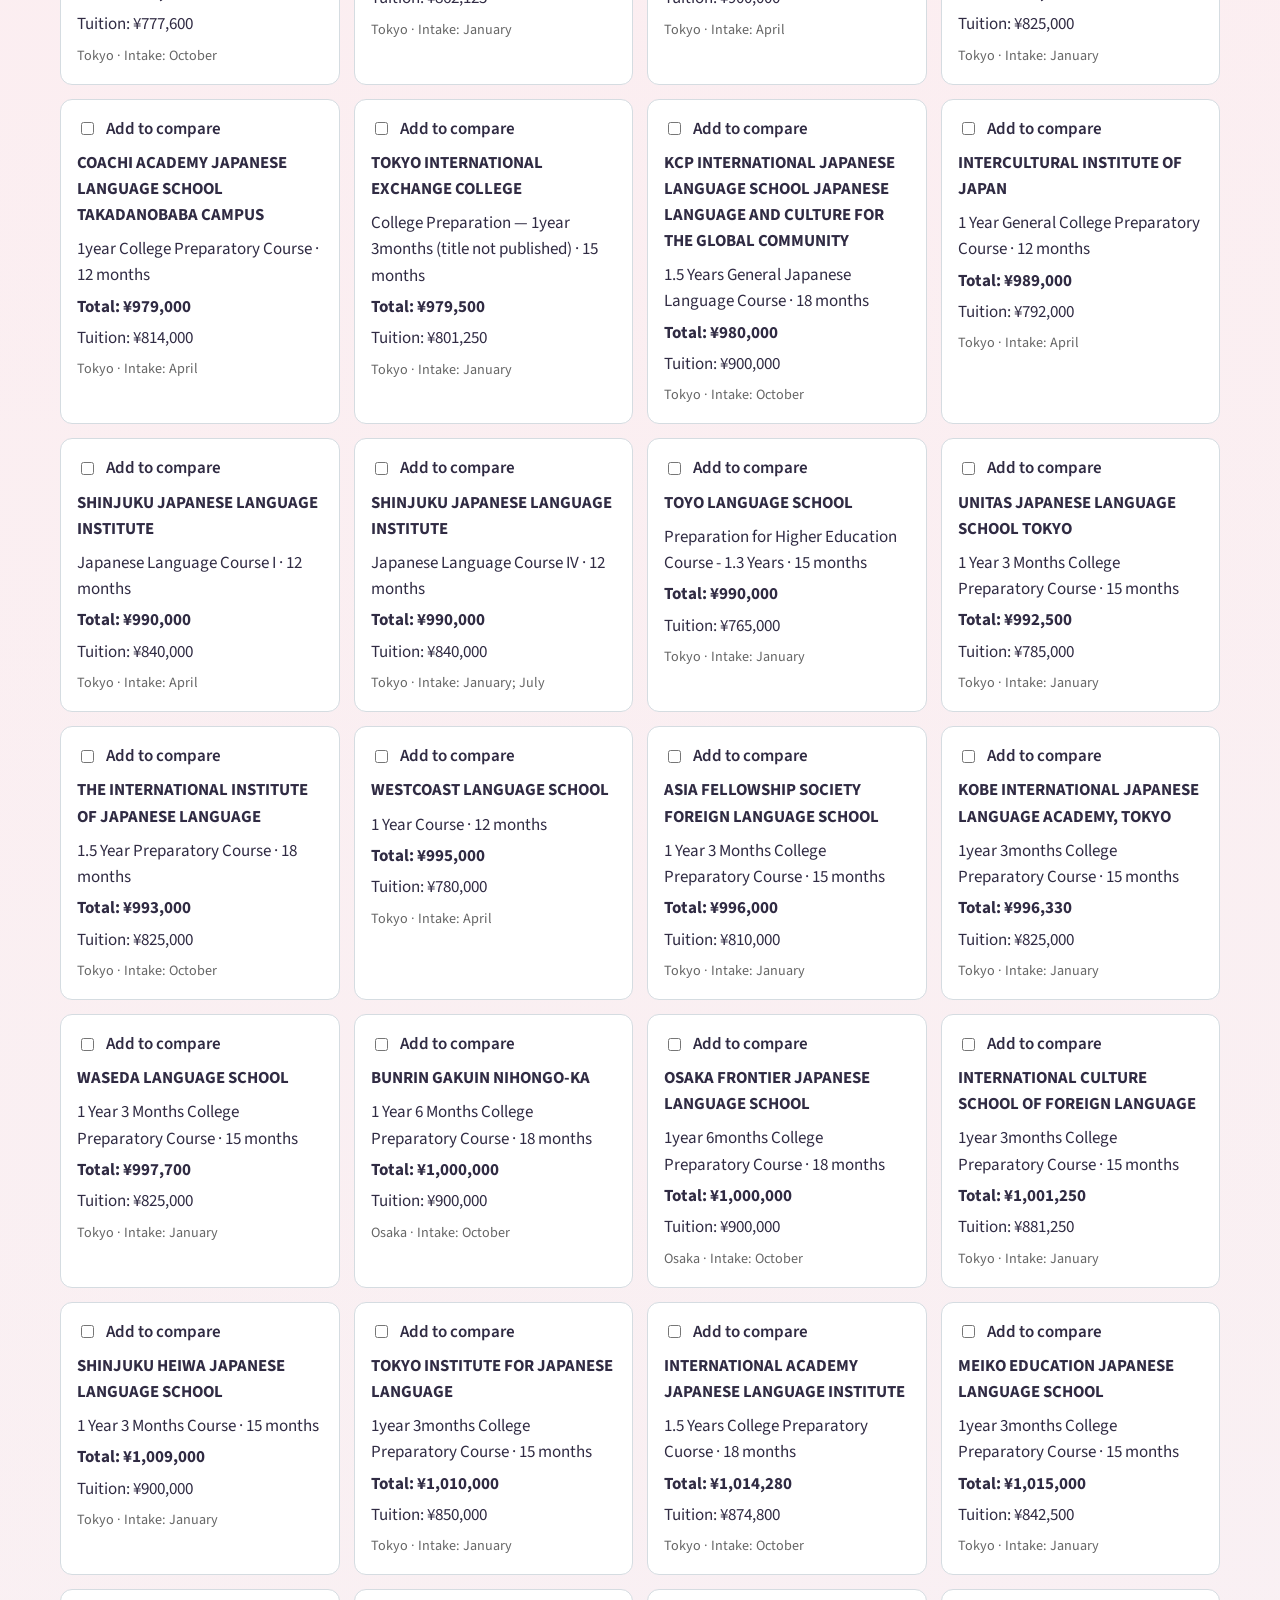
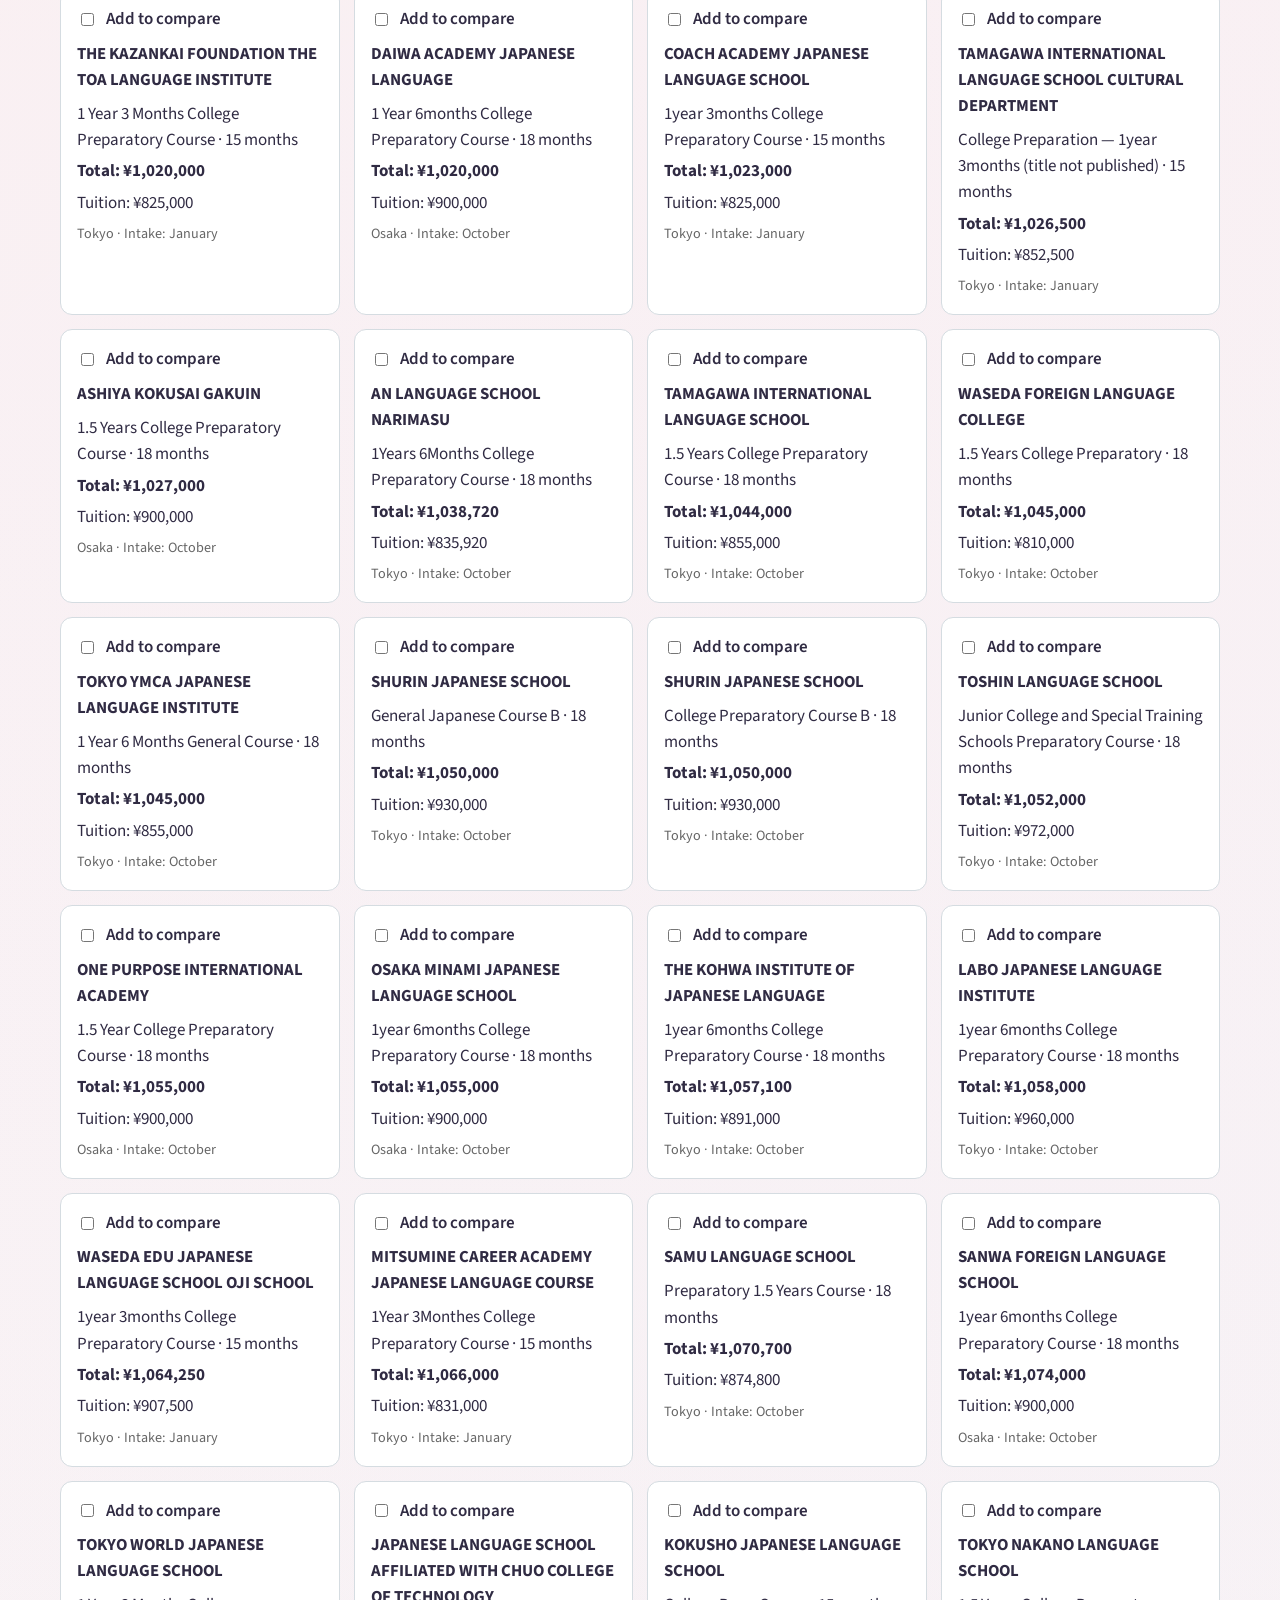
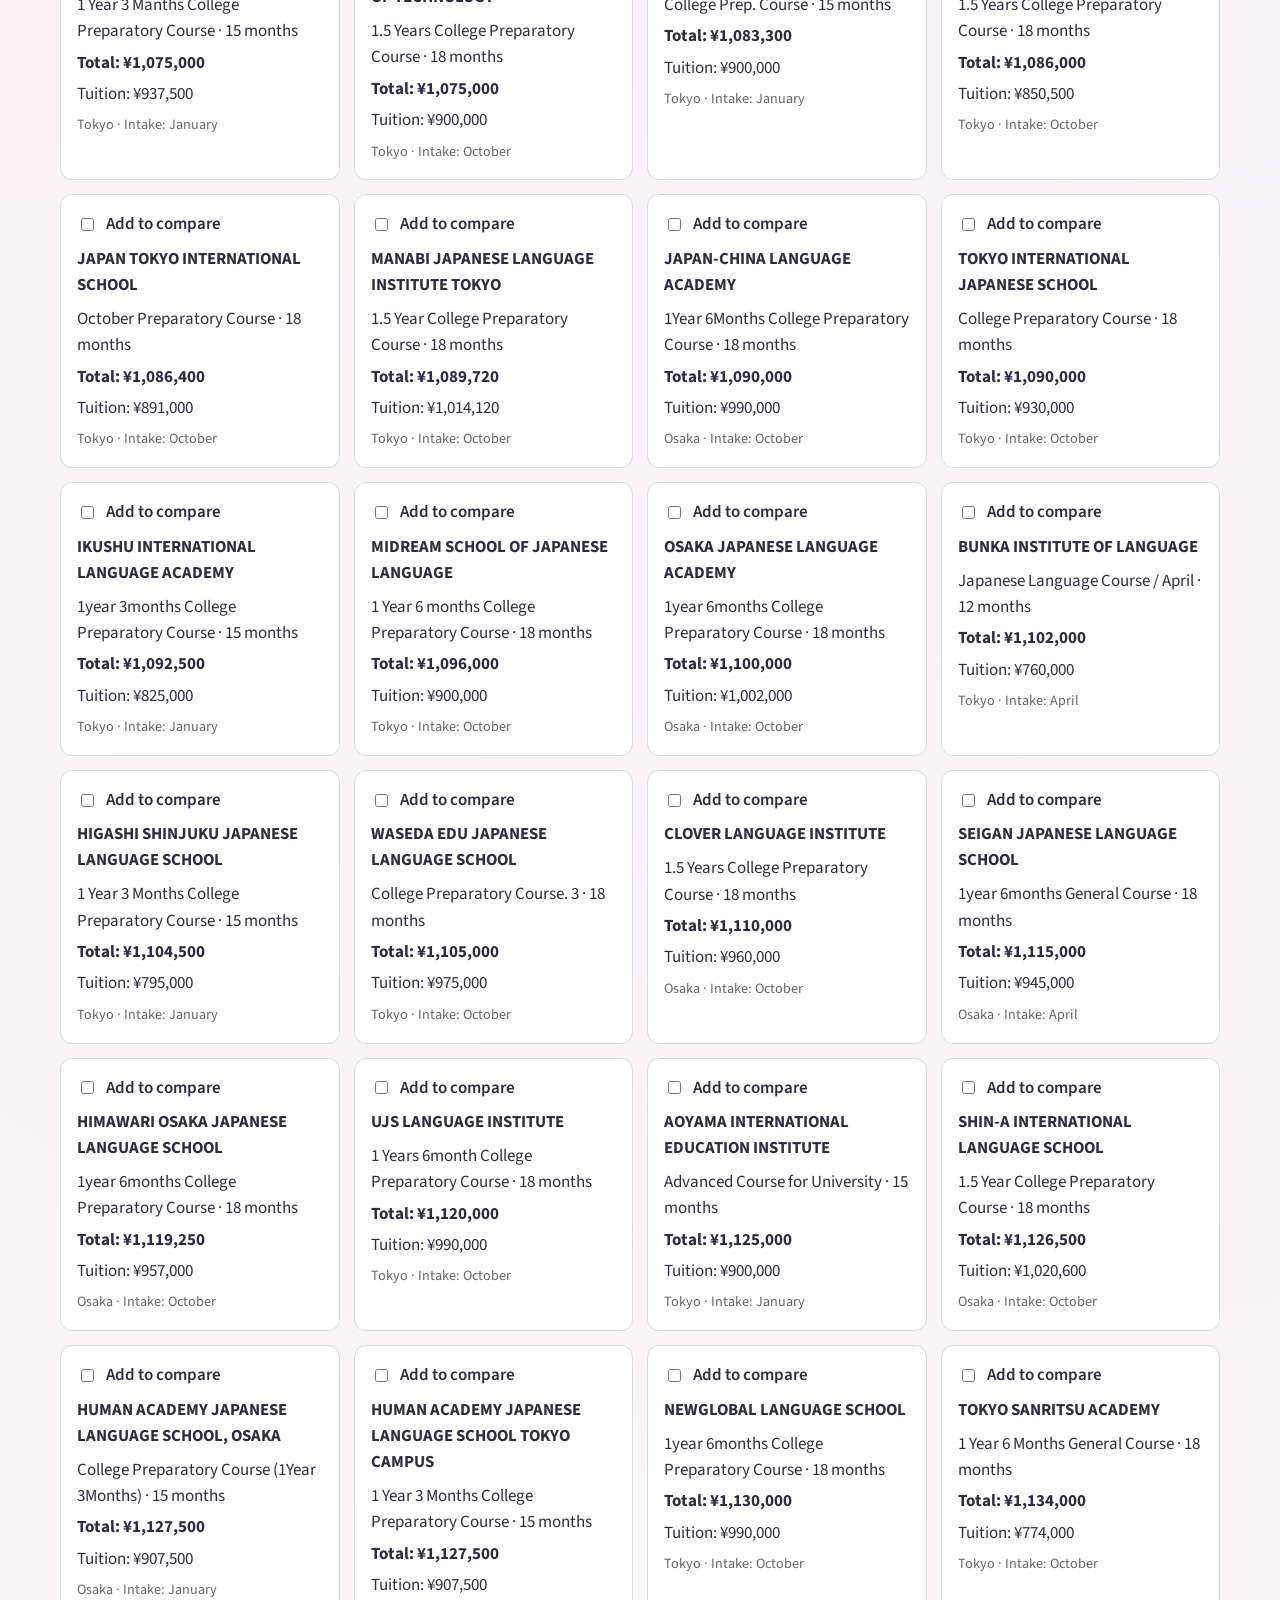
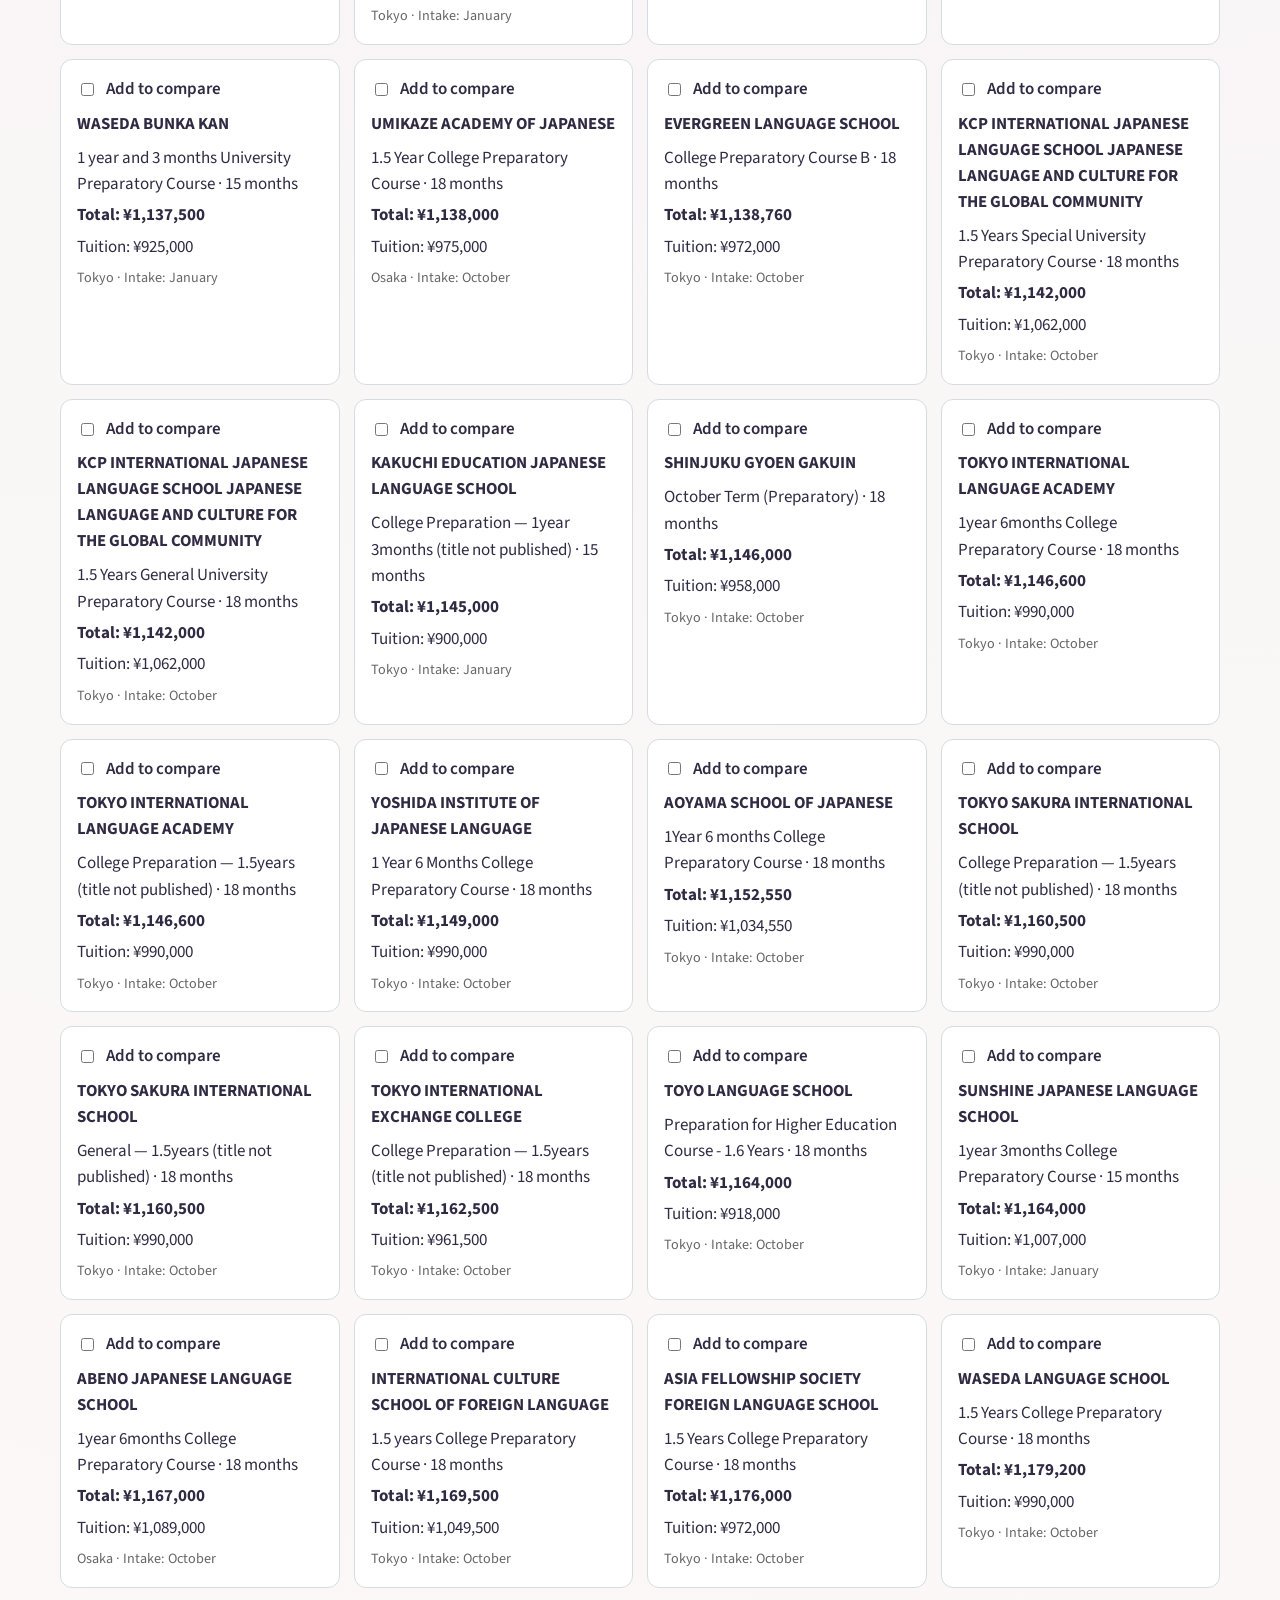
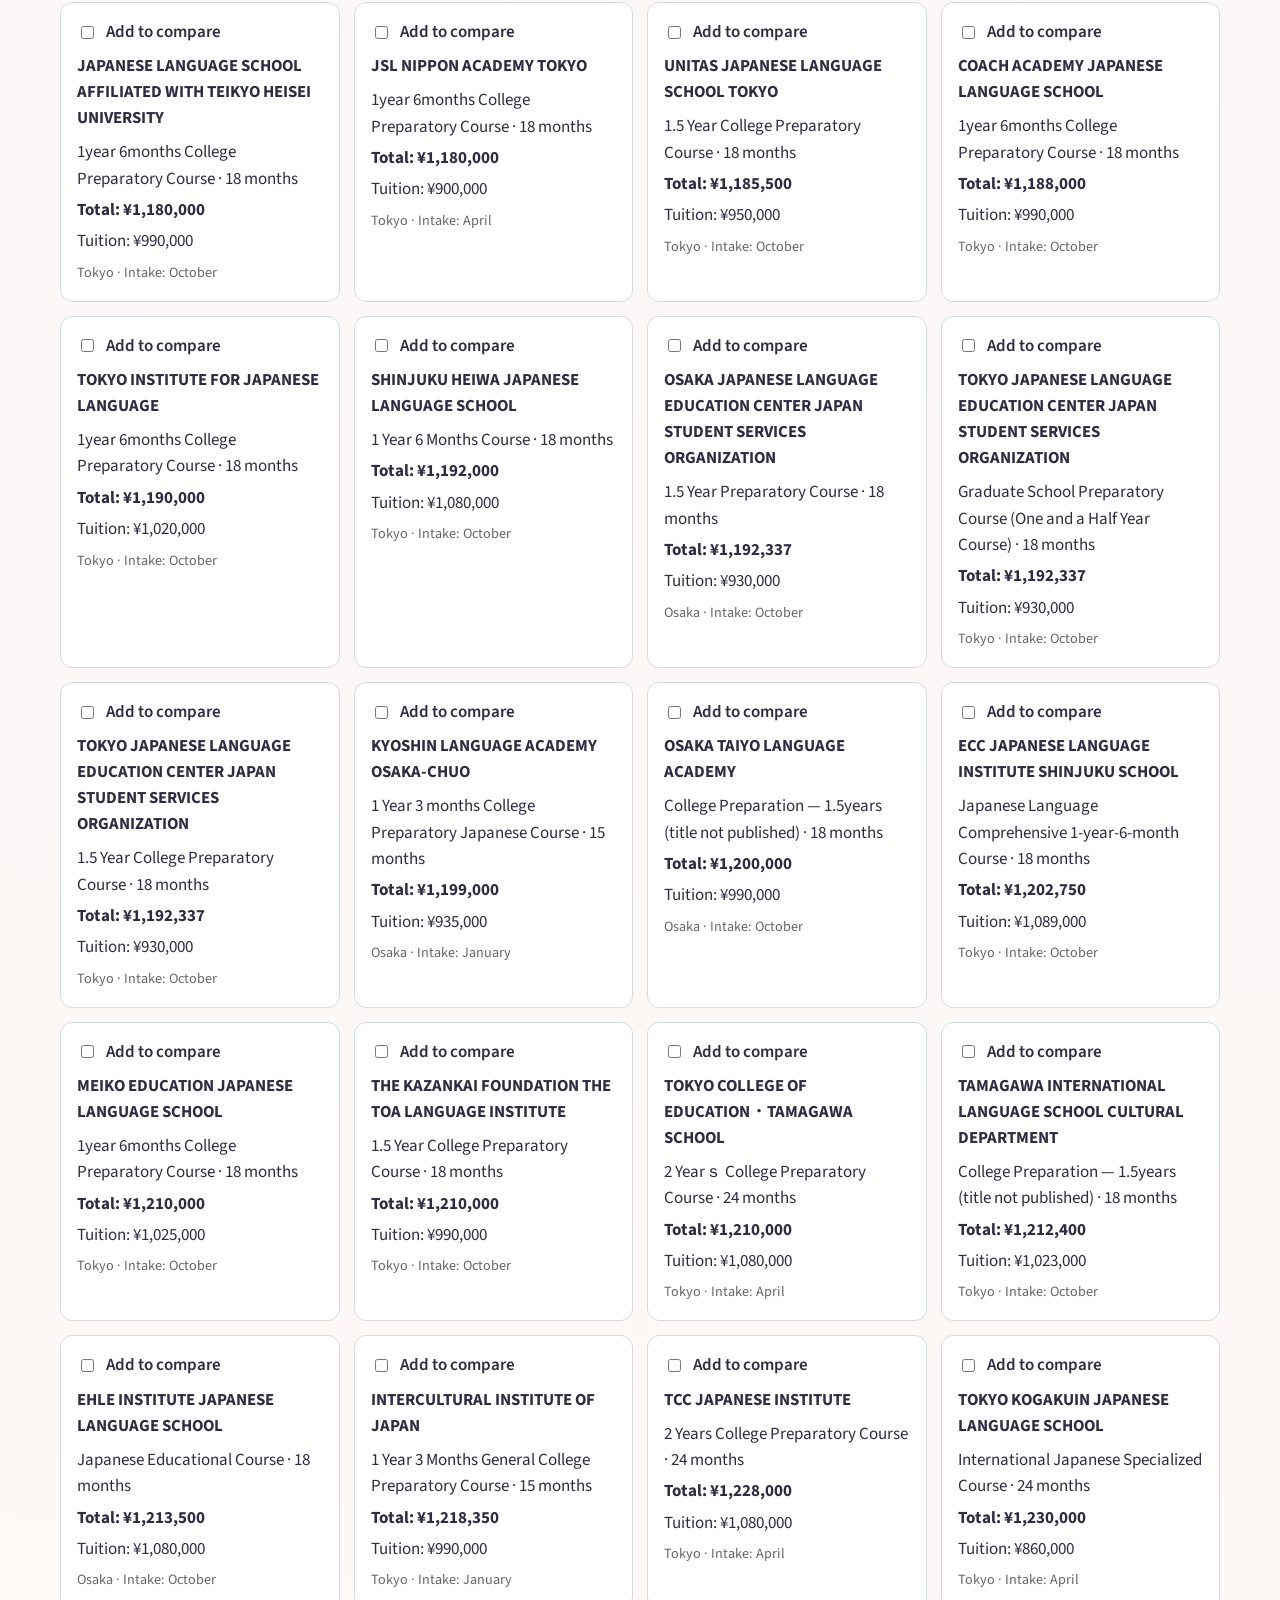
==== commit 75ff8c4b: "Add contact form and contact links" ====
--- a/index.html
+++ b/index.html
@@ -33,9 +33,12 @@
           <a href="osaka-living-costs.html">Osaka living costs</a>
           <a href="#faq">FAQ</a>
         </nav>
-        <button class="btn btn-primary btn-sm" type="button" data-open-quiz>
-          Start matching
-        </button>
+        <div class="header-actions">
+          <a class="header-contact" href="#contact">Contact</a>
+          <button class="btn btn-primary btn-sm" type="button" data-open-quiz>
+            Start matching
+          </button>
+        </div>
       </div>
     </header>
 
@@ -274,6 +277,46 @@
         </div>
       </section>
 
+      <section class="contact" id="contact">
+        <div class="container contact-layout">
+          <div class="contact-copy">
+            <p class="eyebrow">We’d like to hear from you</p>
+            <h2 class="section-title">Contact us</h2>
+            <p class="section-lead">
+              Have a question, spotted outdated school information, or want to discuss a partnership?
+              Send us a message and we’ll get back to you.
+            </p>
+            <p class="contact-note">For admissions, fees, and visa questions, please contact the school directly.</p>
+          </div>
+          <form class="contact-form" name="contact" method="POST" data-netlify="true" netlify-honeypot="bot-field">
+            <input type="hidden" name="form-name" value="contact" />
+            <p class="contact-honeypot" hidden>
+              <label>Leave this field empty: <input name="bot-field" /></label>
+            </p>
+            <label for="contact-name">Your name</label>
+            <input id="contact-name" name="name" type="text" autocomplete="name" required />
+
+            <label for="contact-email">Email address</label>
+            <input id="contact-email" name="email" type="email" autocomplete="email" required />
+
+            <label for="contact-reason">What is your message about?</label>
+            <select id="contact-reason" name="reason" required>
+              <option value="" selected disabled>Select a topic</option>
+              <option value="school-information">Report or ask about school information</option>
+              <option value="website-feedback">Website feedback</option>
+              <option value="partnership">Partnership or business inquiry</option>
+              <option value="other">Other</option>
+            </select>
+
+            <label for="contact-message">Message</label>
+            <textarea id="contact-message" name="message" rows="6" required></textarea>
+
+            <button class="btn btn-primary contact-submit" type="submit">Send message</button>
+            <p class="contact-privacy">Your details will only be used to respond to your message.</p>
+          </form>
+        </div>
+      </section>
+
       <section class="closing">
         <div class="container closing-inner">
           <h2>Start with a match, not a catalog.</h2>
@@ -289,6 +332,7 @@
       <div class="container footer-inner">
         <p>Japanese Language School</p>
         <p>Independent school matching for learners planning to study Japanese in Japan.</p>
+        <p><a href="#contact">Contact us</a></p>
       </div>
     </footer>
 
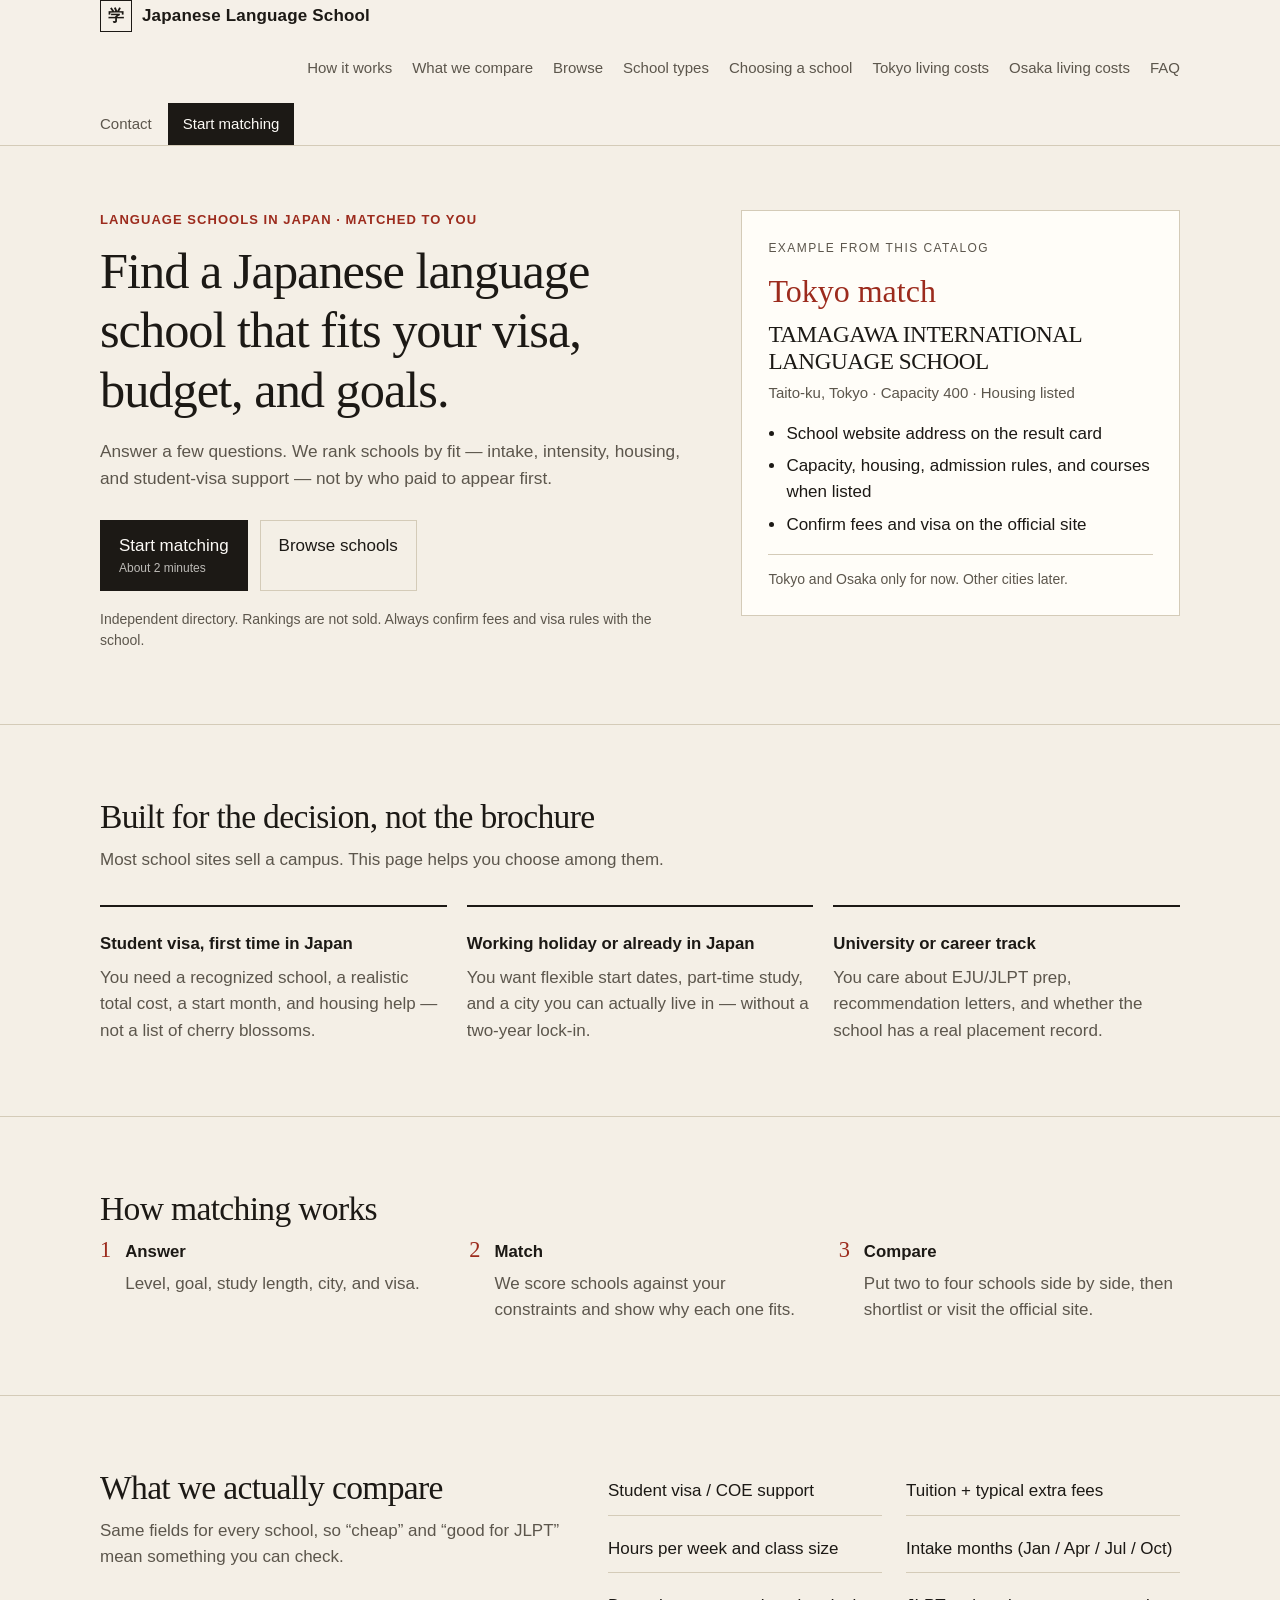
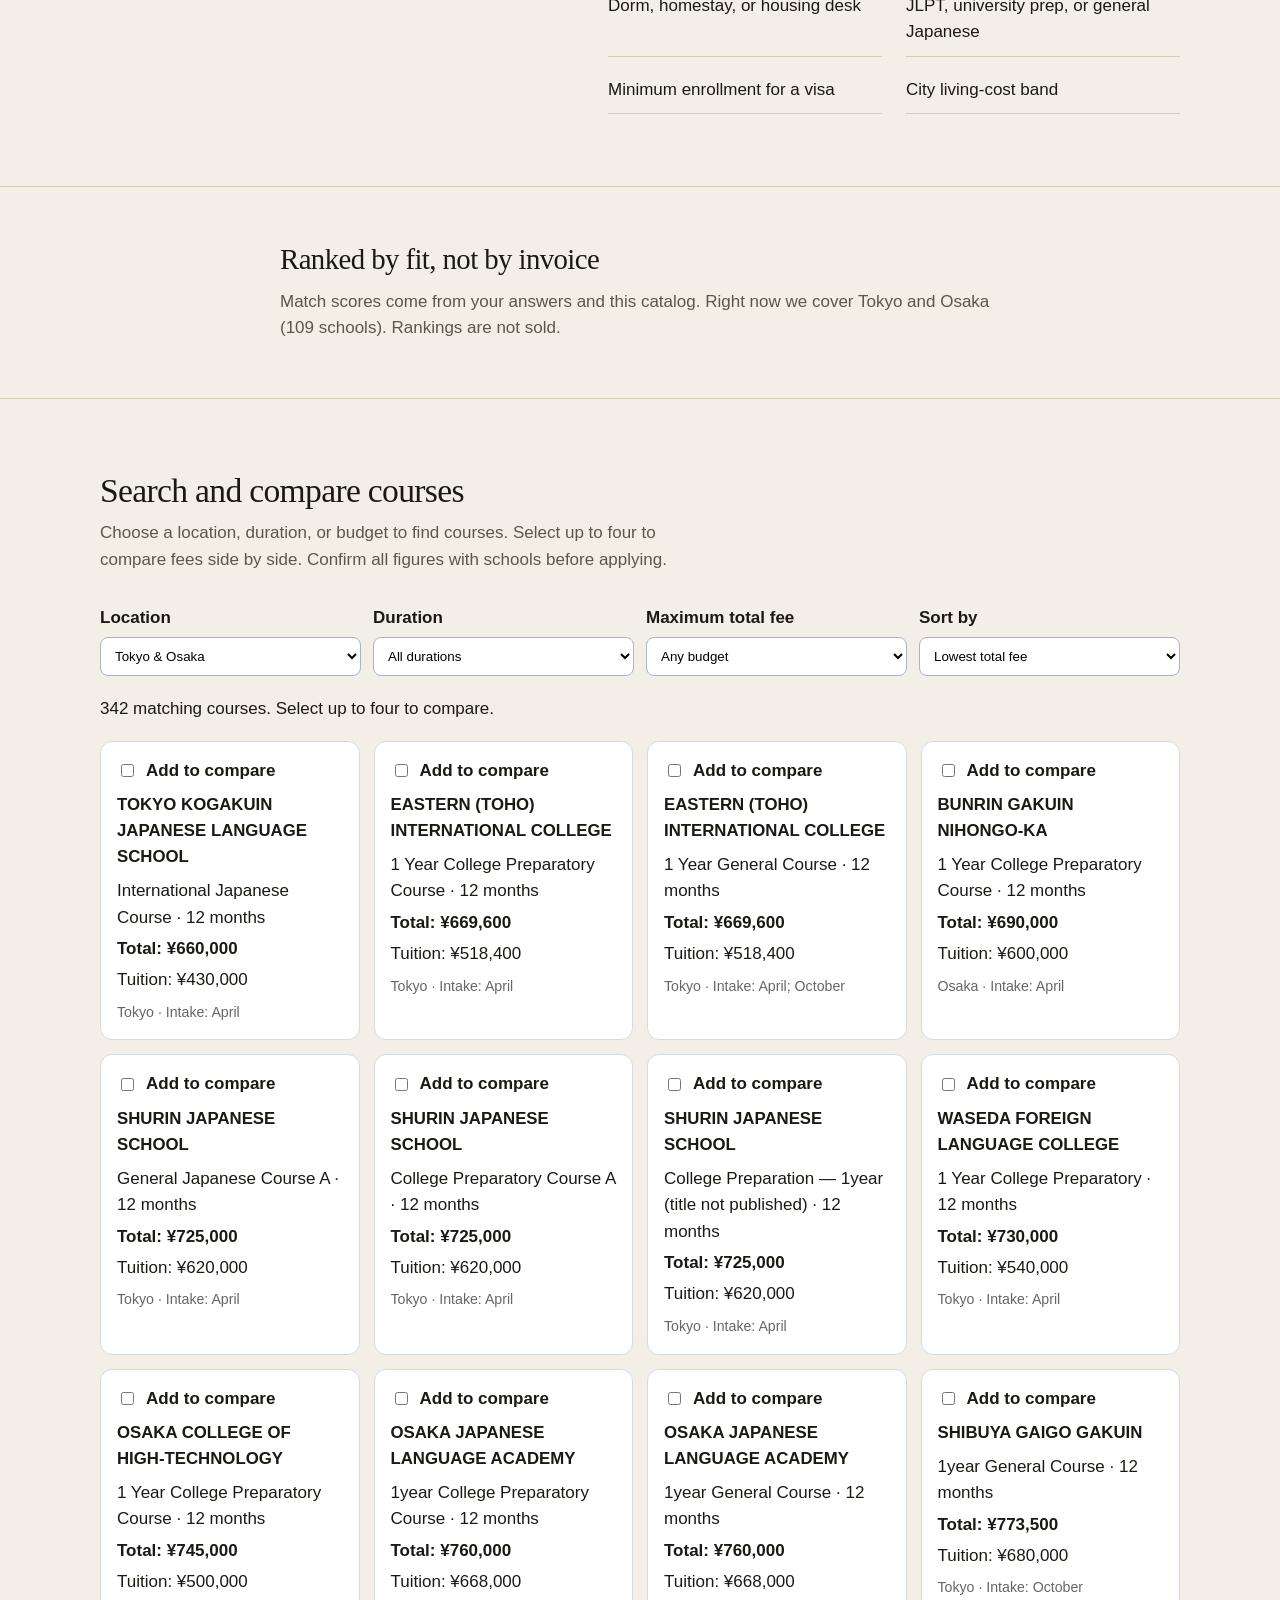
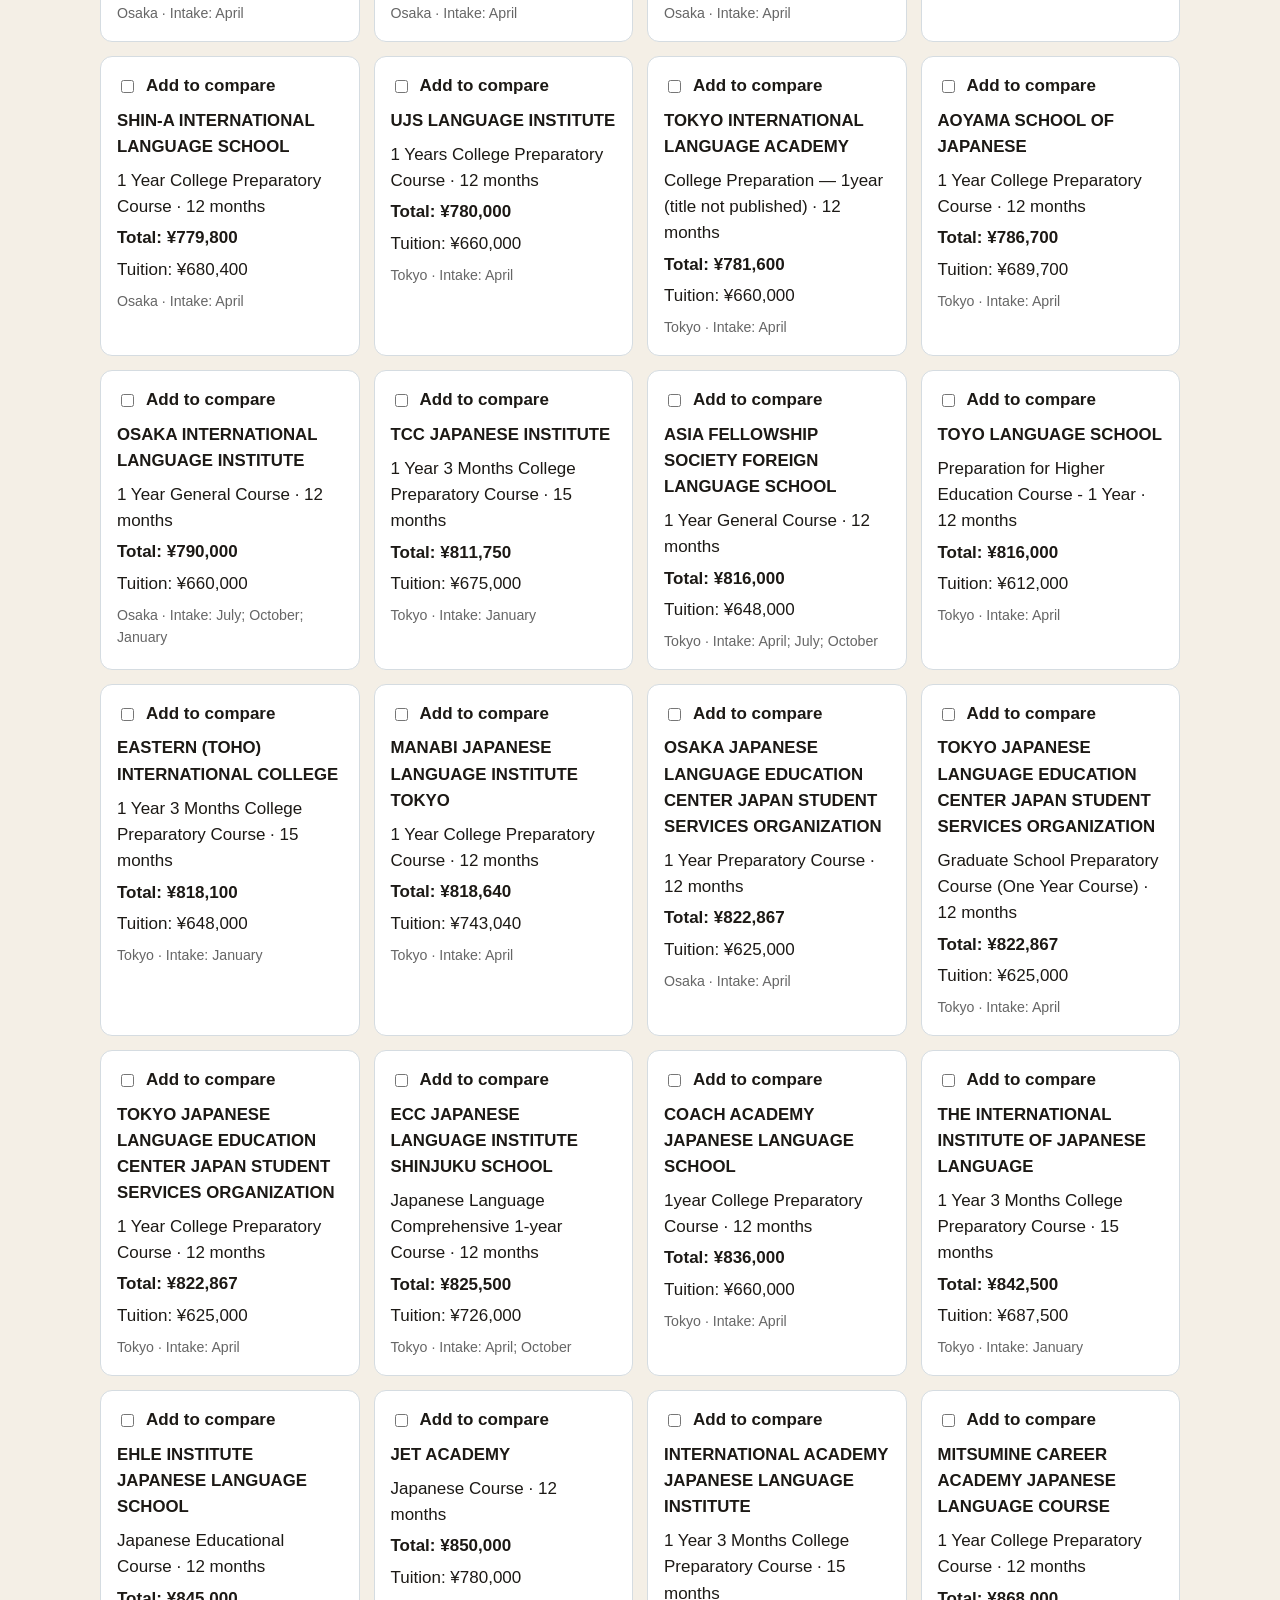
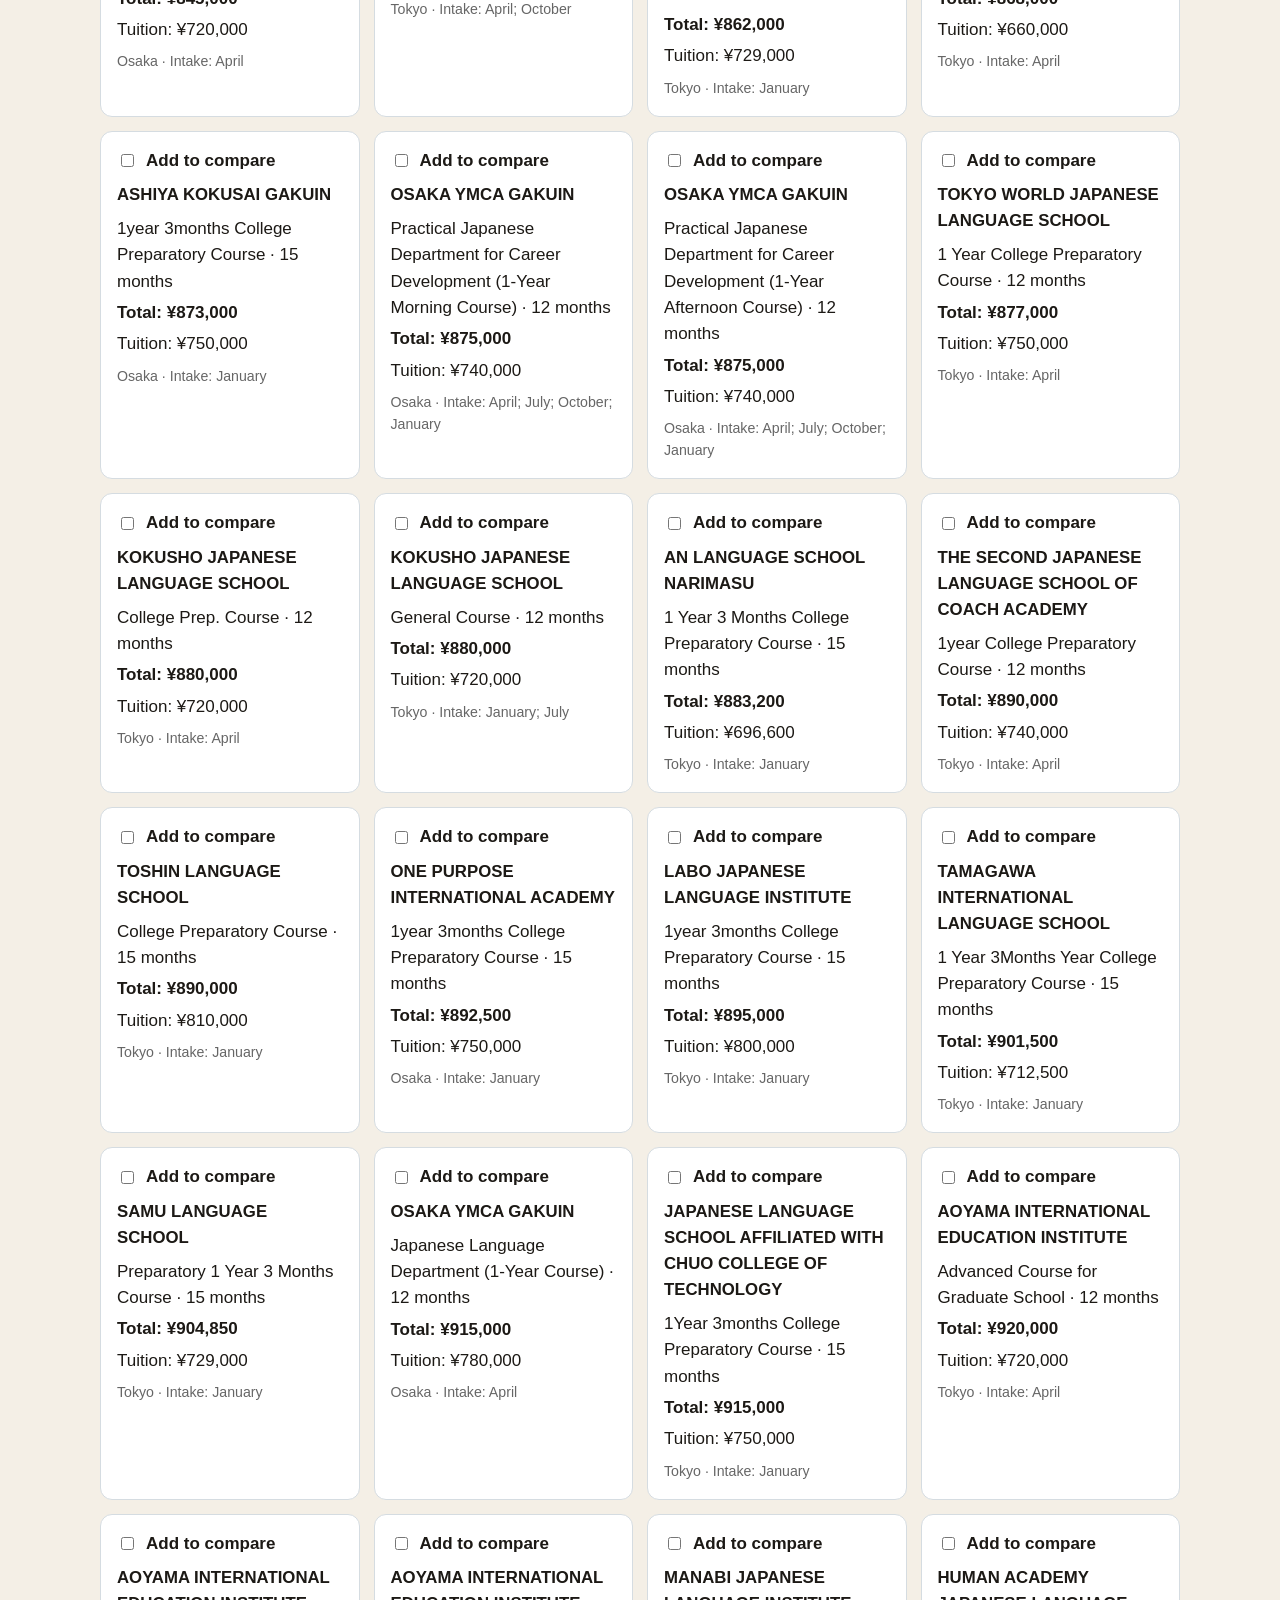
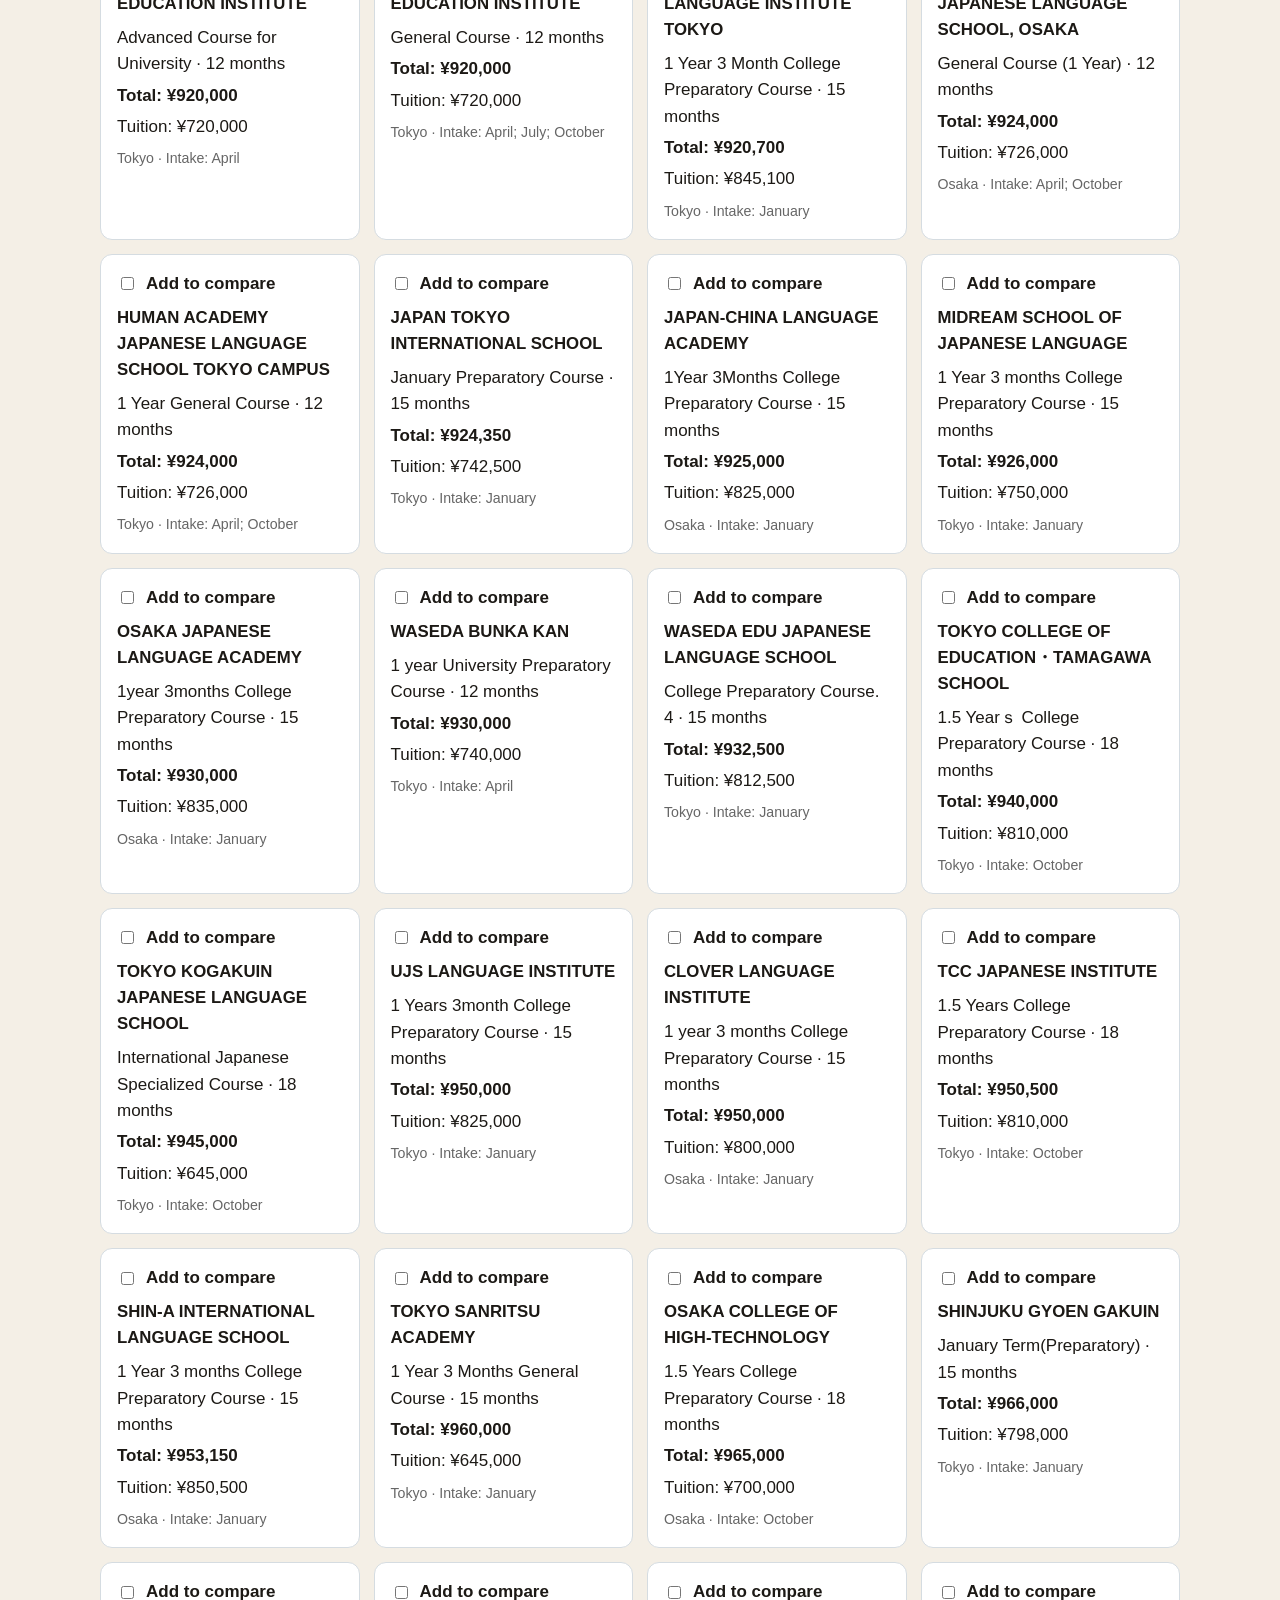
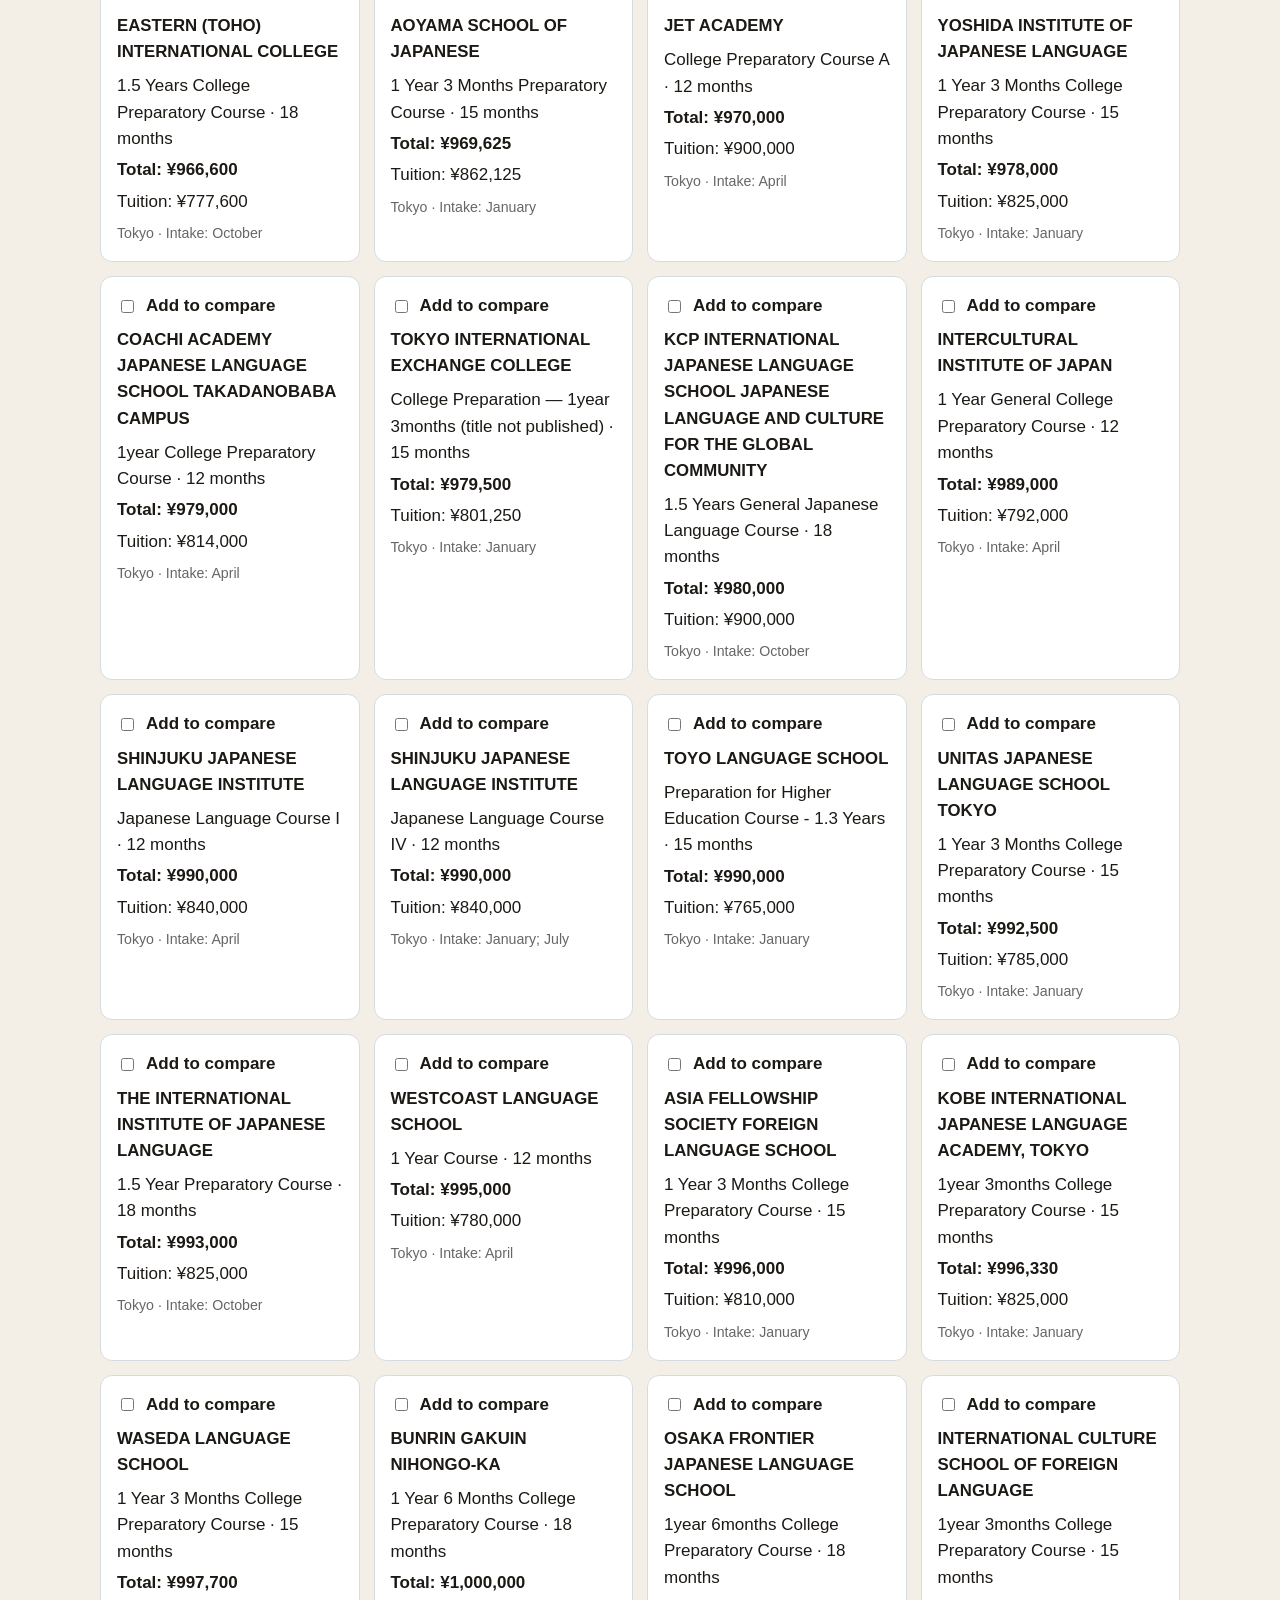
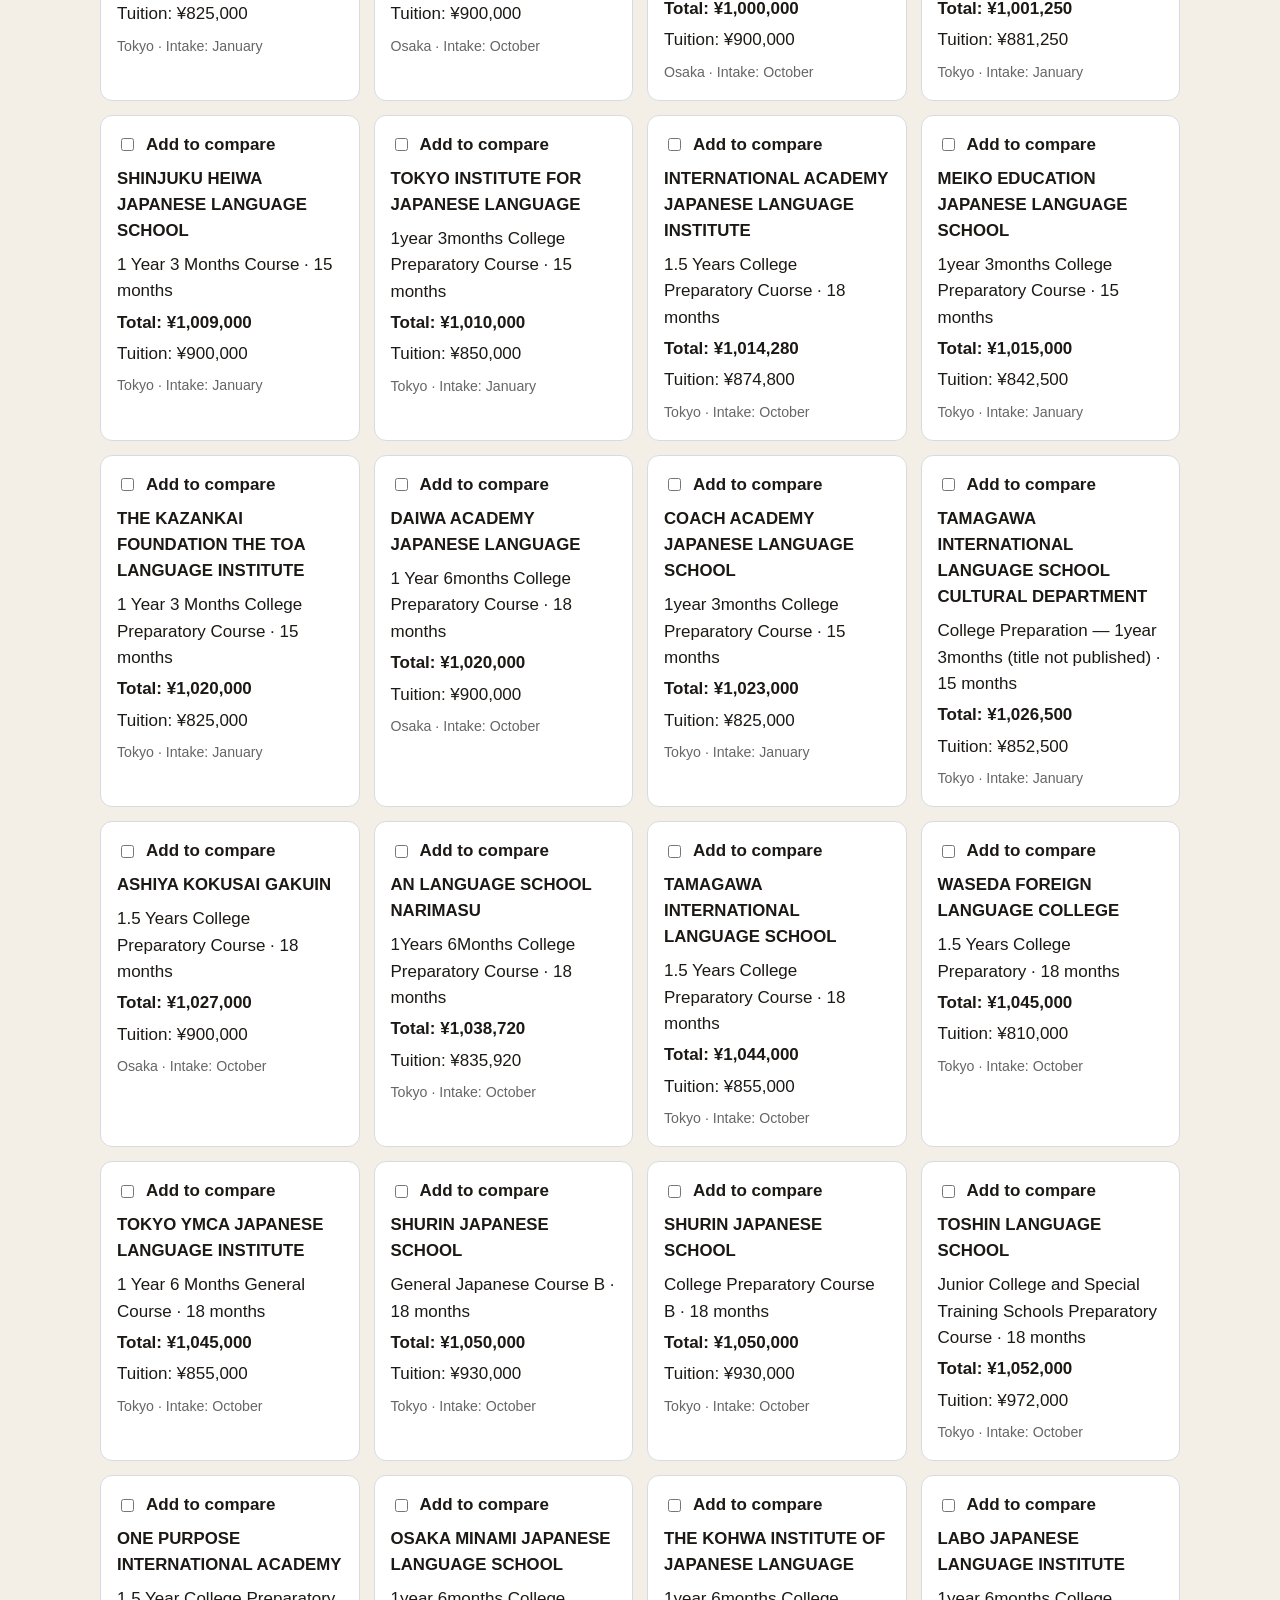
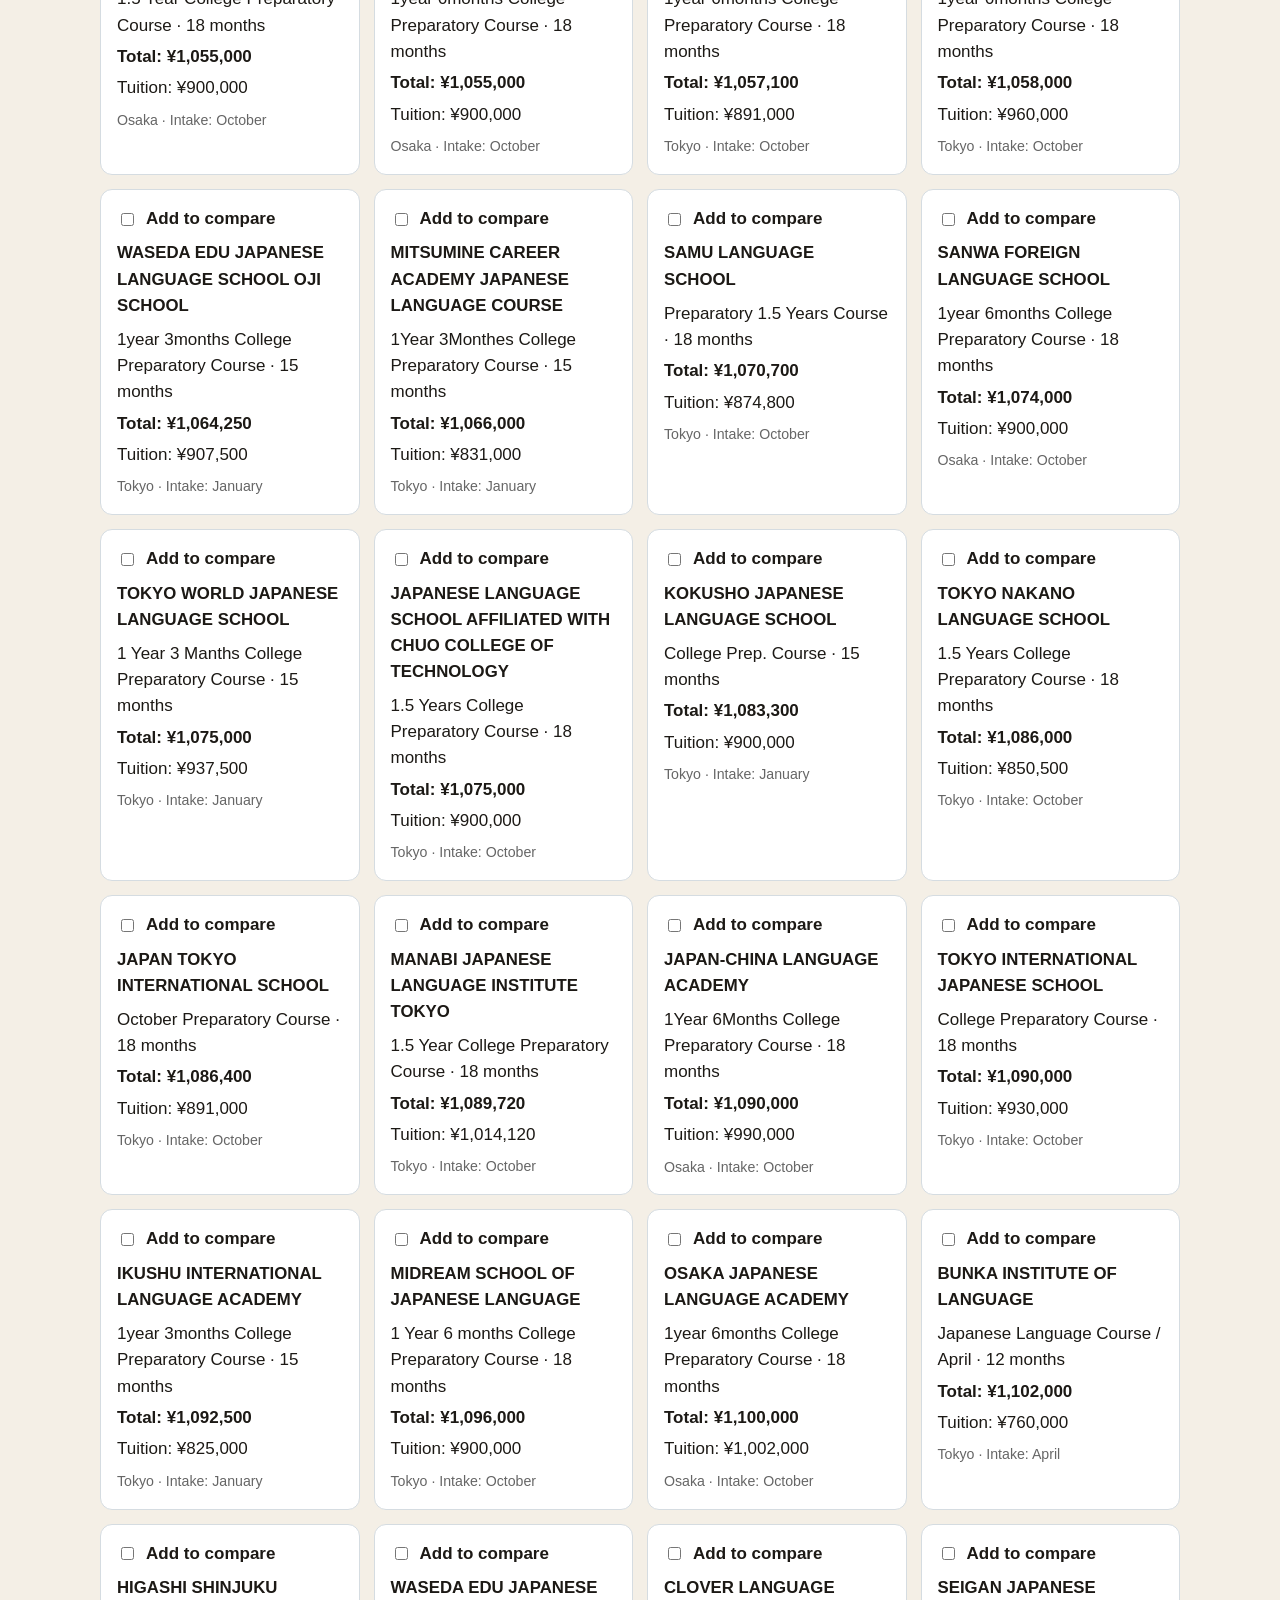
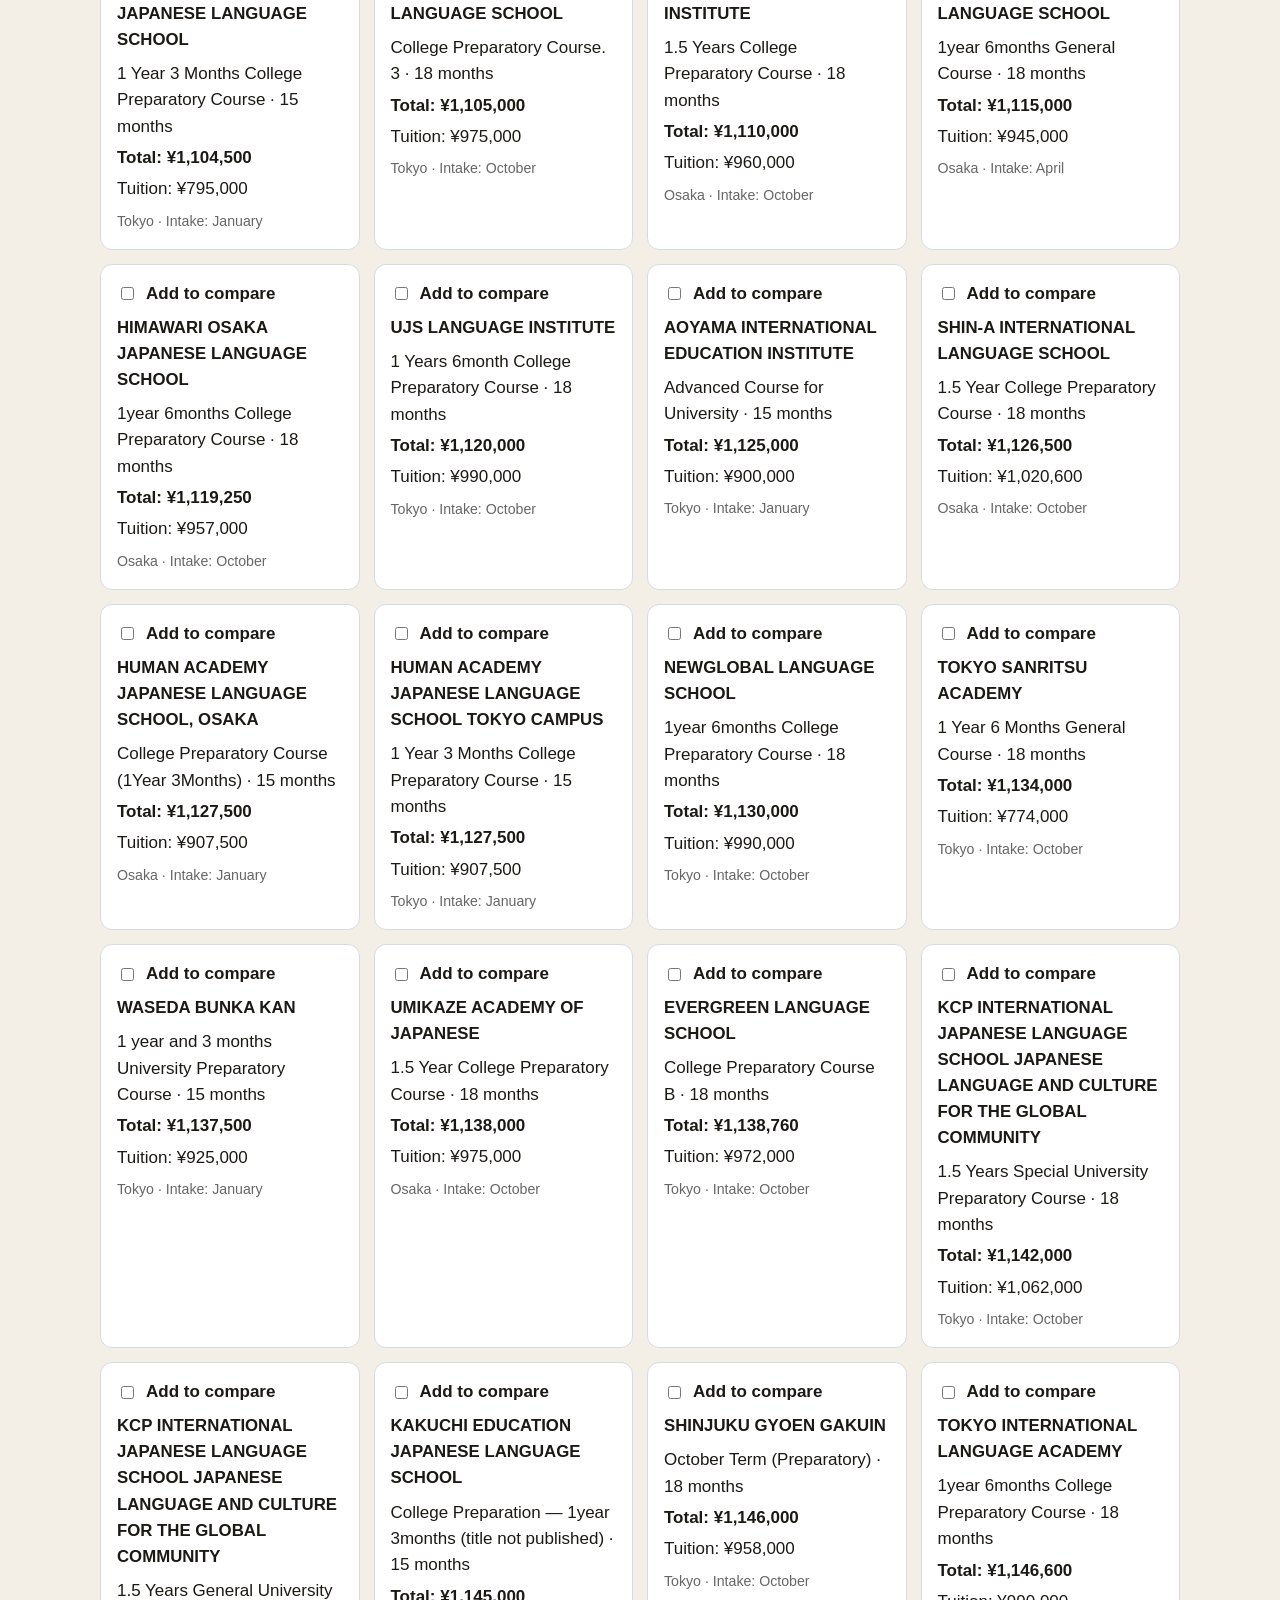
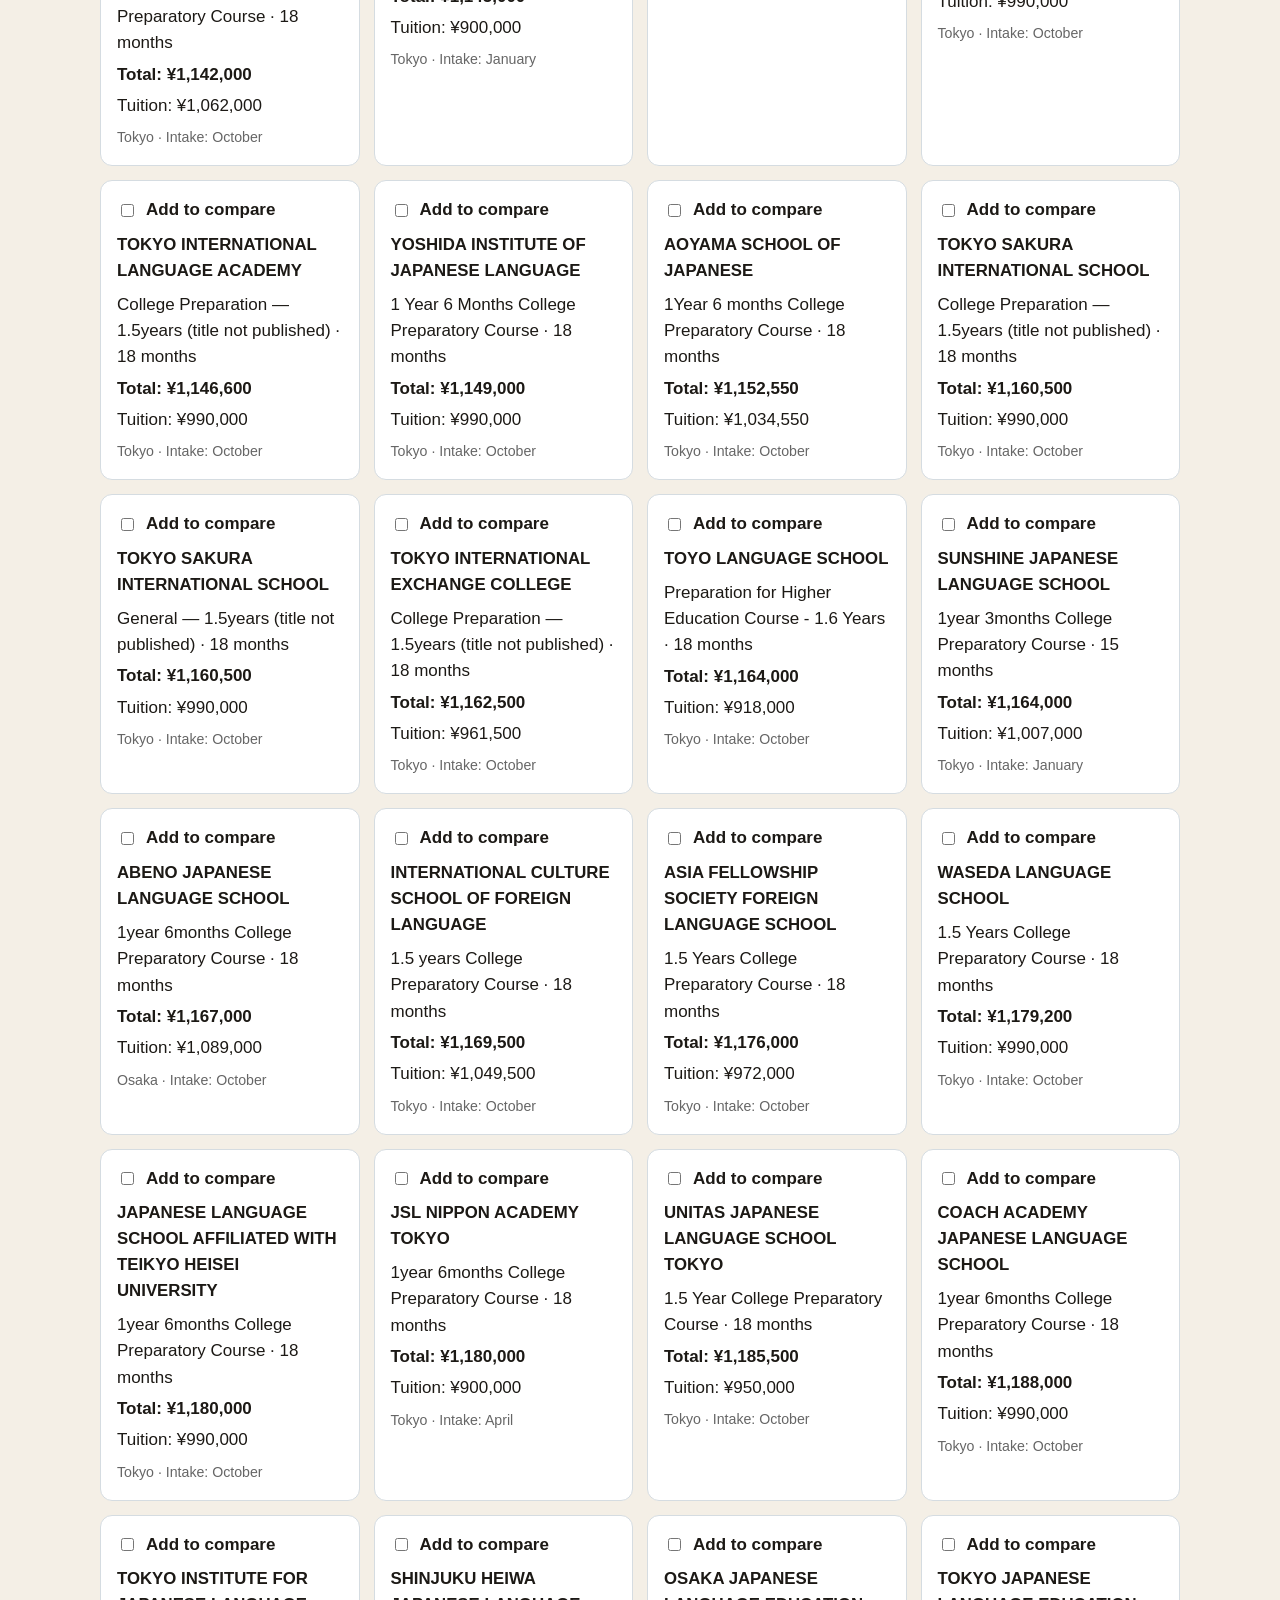
==== commit 2dd9cf5a: "Refresh Japanese-inspired typography and course search copy" ====
--- a/index.html
+++ b/index.html
@@ -11,7 +11,7 @@
     <link rel="preconnect" href="https://fonts.googleapis.com" />
     <link rel="preconnect" href="https://fonts.gstatic.com" crossorigin />
     <link
-      href="https://fonts.googleapis.com/css2?family=Newsreader:ital,opsz,wght@0,6..72,500;0,6..72,600;1,6..72,500&family=Source+Sans+3:ital,wght@0,400;0,500;0,600;1,400&display=swap"
+      href="https://fonts.googleapis.com/css2?family=Noto+Sans+JP:wght@400;500;600;700&family=Noto+Serif+JP:wght@500;600&display=swap"
       rel="stylesheet"
     />
     <link rel="stylesheet" href="styles.css" />
@@ -175,7 +175,7 @@
       <section class="browse" id="course-compare">
   <div class="container">
     <h2 class="section-title">Search and compare courses</h2>
-    <p class="section-lead">Choose up to four courses and compare fees side by side. Confirm all figures with schools before applying.</p>
+    <p class="section-lead">Choose a location, duration, or budget to find courses. Select up to four to compare fees side by side. Confirm all figures with schools before applying.</p>
     <div class="compare-controls">
       <label>Location <select id="compare-city"><option value="all">Tokyo &amp; Osaka</option><option value="tokyo">Tokyo</option><option value="osaka">Osaka</option></select></label>
       <label>Duration <select id="compare-duration"><option value="all">All durations</option><option value="12">12 months</option><option value="15">15 months</option><option value="18">18 months</option><option value="24">24 months</option></select></label>
--- a/styles.css
+++ b/styles.css
@@ -1,880 +1,873 @@
-:root {
-  --paper: #f4efe6;
-  --paper-2: #ebe4d6;
-  --ink: #1c1915;
-  --ink-soft: #5c564c;
-  --line: #d4cbb8;
-  --accent: #9c2b1d;
-  --accent-hover: #7e2218;
-  --white: #fcfaf6;
-  --card: #fffdf8;
-  --shadow: none;
-  --serif: "Newsreader", "Iowan Old Style", Georgia, serif;
-  --sans: "Source Sans 3", "Segoe UI", sans-serif;
-  --max: 1080px;
-}
-
-*,
-*::before,
-*::after {
-  box-sizing: border-box;
-}
-
-html {
-  scroll-behavior: smooth;
-}
-
-body {
-  margin: 0;
-  background: var(--paper);
-  color: var(--ink);
-  font-family: var(--sans);
-  font-size: 17px;
-  line-height: 1.55;
-}
-
-img {
-  max-width: 100%;
-}
-
-a {
-  color: var(--accent);
-  text-decoration-thickness: 1px;
-  text-underline-offset: 3px;
-}
-
-a:hover {
-  color: var(--accent-hover);
-}
-
-.container {
-  width: min(var(--max), calc(100% - 40px));
-  margin-inline: auto;
-}
-
-.site-header {
-  position: sticky;
-  top: 0;
-  z-index: 20;
-  background: color-mix(in srgb, var(--paper) 92%, white);
-  border-bottom: 1px solid var(--line);
-}
-
-.header-inner {
-  display: flex;
-  align-items: center;
-  flex-wrap: wrap;
-  gap: 24px;
-  min-height: 64px;
-}
-
-.logo {
-  display: flex;
-  align-items: center;
-  gap: 10px;
-  color: var(--ink);
-  text-decoration: none;
-  font-weight: 600;
-  letter-spacing: 0.01em;
-}
-
-.logo-mark {
-  display: grid;
-  place-items: center;
-  width: 32px;
-  height: 32px;
-  border: 1px solid var(--ink);
-  font-family: var(--serif);
-  font-size: 16px;
-  line-height: 1;
-}
-
-.nav {
-  display: flex;
-  gap: 20px;
-  margin-left: auto;
-}
-
-.nav a {
-  color: var(--ink-soft);
-  text-decoration: none;
-  font-size: 15px;
-}
-
-.nav a:hover {
-  color: var(--ink);
-}
-
-.btn {
-  display: inline-flex;
-  flex-direction: column;
-  align-items: flex-start;
-  gap: 0;
-  border: 1px solid transparent;
-  background: transparent;
-  color: inherit;
-  font: inherit;
-  cursor: pointer;
-  text-decoration: none;
-  padding: 12px 18px;
-}
-
-.btn-primary {
-  background: var(--ink);
-  color: var(--white);
-  border-color: var(--ink);
-}
-
-.btn-primary:hover {
-  background: #2c2823;
-  color: var(--white);
-}
-
-.btn-ghost {
-  border-color: var(--line);
-  color: var(--ink);
-}
-
-.btn-ghost:hover {
-  border-color: var(--ink);
-  color: var(--ink);
-}
-
-.btn-sm {
-  padding: 8px 14px;
-  font-size: 15px;
-}
-
-.btn-meta {
-  font-size: 12px;
-  font-weight: 400;
-  opacity: 0.72;
-}
-
-.hero {
-  padding: 64px 0 72px;
-  border-bottom: 1px solid var(--line);
-}
-
-.hero-grid {
-  display: grid;
-  grid-template-columns: 1.15fr 0.85fr;
-  gap: 48px;
-  align-items: start;
-}
-
-.eyebrow {
-  margin: 0 0 12px;
-  color: var(--accent);
-  font-size: 13px;
-  font-weight: 600;
-  letter-spacing: 0.08em;
-  text-transform: uppercase;
-}
-
-h1,
-.section-title,
-.hero-card-title,
-.closing h2,
-.trust h2,
-.guide h2 {
-  font-family: var(--serif);
-  font-weight: 500;
-  letter-spacing: -0.02em;
-  line-height: 1.18;
-}
-
-h1 {
-  margin: 0 0 18px;
-  font-size: clamp(2rem, 4.4vw, 3.15rem);
-}
-
-.lede {
-  margin: 0 0 28px;
-  color: var(--ink-soft);
-  font-size: 1.08rem;
-  max-width: 38rem;
-}
-
-.hero-actions {
-  display: flex;
-  flex-wrap: wrap;
-  gap: 12px;
-  margin-bottom: 18px;
-}
-
-.hero-note {
-  margin: 0;
-  color: var(--ink-soft);
-  font-size: 14px;
-  max-width: 36rem;
-}
-
-.hero-card {
-  background: var(--card);
-  border: 1px solid var(--line);
-  padding: 28px 26px 24px;
-}
-
-.hero-card-kicker {
-  margin: 0;
-  font-size: 12px;
-  letter-spacing: 0.12em;
-  text-transform: uppercase;
-  color: var(--ink-soft);
-}
-
-.hero-card-score {
-  margin: 10px 0 4px;
-  font-family: var(--serif);
-  font-size: 2rem;
-  color: var(--accent);
-}
-
-.hero-card-title {
-  margin: 0;
-  font-size: 1.45rem;
-}
-
-.hero-card-meta {
-  margin: 6px 0 16px;
-  color: var(--ink-soft);
-  font-size: 15px;
-}
-
-.why-list {
-  margin: 0;
-  padding-left: 18px;
-}
-
-.why-list li + li {
-  margin-top: 6px;
-}
-
-.tradeoff {
-  margin: 16px 0 0;
-  padding-top: 14px;
-  border-top: 1px solid var(--line);
-  color: var(--ink-soft);
-  font-size: 14px;
-}
-
-.personas,
-.how,
-.compare-what,
-.browse,
-.guide,
-.faq {
-  padding: 72px 0;
-  border-bottom: 1px solid var(--line);
-}
-
-.section-title {
-  margin: 0 0 10px;
-  font-size: clamp(1.6rem, 3vw, 2.1rem);
-}
-
-.section-lead {
-  margin: 0 0 32px;
-  color: var(--ink-soft);
-  max-width: 38rem;
-}
-
-.card-row {
-  display: grid;
-  grid-template-columns: repeat(3, 1fr);
-  gap: 20px;
-}
-
-.plain-card {
-  padding: 8px 4px 0 0;
-  border-top: 2px solid var(--ink);
-}
-
-.plain-card h3 {
-  margin: 16px 0 8px;
-  font-size: 1.05rem;
-}
-
-.plain-card p {
-  margin: 0;
-  color: var(--ink-soft);
-}
-
-.steps {
-  list-style: none;
-  margin: 0;
-  padding: 0;
-  display: grid;
-  grid-template-columns: repeat(3, 1fr);
-  gap: 28px;
-}
-
-.steps li {
-  display: grid;
-  grid-template-columns: auto 1fr;
-  gap: 14px;
-}
-
-.step-num {
-  font-family: var(--serif);
-  font-size: 1.4rem;
-  color: var(--accent);
-  line-height: 1;
-}
-
-.steps h3 {
-  margin: 0 0 6px;
-  font-size: 1.05rem;
-}
-
-.steps p {
-  margin: 0;
-  color: var(--ink-soft);
-}
-
-.split {
-  display: grid;
-  grid-template-columns: 0.9fr 1.1fr;
-  gap: 40px;
-  align-items: start;
-}
-
-.compare-grid {
-  display: grid;
-  grid-template-columns: 1fr 1fr;
-  gap: 10px 24px;
-  margin: 0;
-  padding: 0;
-  list-style: none;
-}
-
-.compare-grid li {
-  padding: 10px 0;
-  border-bottom: 1px solid var(--line);
-}
-
-.trust {
-  padding: 56px 0;
-  border-bottom: 1px solid var(--line);
-}
-
-.trust-box {
-  max-width: 720px;
-}
-
-.trust h2 {
-  margin: 0 0 12px;
-  font-size: 1.8rem;
-}
-
-.trust p {
-  margin: 0;
-  color: var(--ink-soft);
-}
-
-.chip-block + .chip-block {
-  margin-top: 28px;
-}
-
-.chip-block h3 {
-  margin: 0 0 12px;
-  font-size: 0.95rem;
-  font-weight: 600;
-}
-
-.chips {
-  display: flex;
-  flex-wrap: wrap;
-  gap: 8px;
-}
-
-.chip {
-  font: inherit;
-  font-size: 15px;
-  background: var(--card);
-  border: 1px solid var(--line);
-  color: var(--ink);
-  padding: 8px 14px;
-  cursor: pointer;
-}
-
-.chip:hover,
-.chip.is-active {
-  border-color: var(--ink);
-}
-
-.school-grid {
-  display: grid;
-  gap: 16px;
-  margin-top: 28px;
-}
-
-.school-card {
-  background: var(--card);
-  border: 1px solid var(--line);
-  padding: 18px 20px;
-  display: grid;
-  grid-template-columns: 1fr auto;
-  gap: 8px 16px;
-}
-
-.school-card h3 {
-  margin: 0;
-  font-family: var(--serif);
-  font-weight: 500;
-  font-size: 1.25rem;
-}
-
-.school-card p {
-  margin: 0;
-  color: var(--ink-soft);
-  font-size: 15px;
-}
-
-.school-card .score {
-  font-family: var(--serif);
-  color: var(--accent);
-  font-size: 1.25rem;
-}
-
-.guide-inner {
-  max-width: 640px;
-}
-
-.guide-note {
-  color: var(--ink-soft);
-  font-size: 14px;
-}
-
-.faq-list {
-  max-width: 720px;
-}
-
-details {
-  border-top: 1px solid var(--line);
-  padding: 14px 0;
-}
-
-details:last-child {
-  border-bottom: 1px solid var(--line);
-}
-
-summary {
-  cursor: pointer;
-  font-weight: 600;
-}
-
-details p {
-  margin: 8px 0 0;
-  color: var(--ink-soft);
-}
-
-.closing {
-  padding: 80px 0;
-  background: var(--paper-2);
-}
-
-.closing-inner {
-  display: flex;
-  flex-wrap: wrap;
-  align-items: center;
-  justify-content: space-between;
-  gap: 20px;
-}
-
-.closing h2 {
-  margin: 0;
-  font-size: clamp(1.6rem, 3vw, 2.2rem);
-  max-width: 16ch;
-}
-
-.site-footer {
-  padding: 28px 0 40px;
-  border-top: 1px solid var(--line);
-  color: var(--ink-soft);
-  font-size: 14px;
-}
-
-.footer-inner p {
-  margin: 0 0 6px;
-}
-
-.quiz {
-  position: fixed;
-  inset: 0;
-  z-index: 40;
-  background: color-mix(in srgb, var(--ink) 35%, transparent);
-  display: grid;
-  place-items: center;
-  padding: 20px;
-}
-
-.quiz[hidden] {
-  display: none;
-}
-
-.quiz-panel {
-  width: min(640px, 100%);
-  max-height: min(92vh, 820px);
-  overflow: auto;
-  background: var(--white);
-  border: 1px solid var(--line);
-}
-
-.quiz-bar {
-  display: flex;
-  justify-content: space-between;
-  align-items: center;
-  padding: 14px 18px;
-  border-bottom: 1px solid var(--line);
-}
-
-.quiz-brand {
-  margin: 0;
-  font-weight: 600;
-}
-
-.quiz-close {
-  font: inherit;
-  background: none;
-  border: 0;
-  color: var(--ink-soft);
-  cursor: pointer;
-}
-
-.quiz-progress {
-  height: 3px;
-  background: var(--paper-2);
-}
-
-.quiz-progress-fill {
-  height: 100%;
-  width: 0;
-  background: var(--accent);
-}
-
-.quiz-step {
-  padding: 28px 24px 32px;
-}
-
-.quiz-step h2 {
-  margin: 0 0 8px;
-  font-family: var(--serif);
-  font-weight: 500;
-  font-size: 1.55rem;
-}
-
-.quiz-help {
-  margin: 0 0 20px;
-  color: var(--ink-soft);
-  font-size: 15px;
-}
-
-.options {
-  display: grid;
-  gap: 8px;
-}
-
-.option {
-  text-align: left;
-  font: inherit;
-  padding: 12px 14px;
-  border: 1px solid var(--line);
-  background: var(--card);
-  cursor: pointer;
-}
-
-.option:hover,
-.option.is-selected {
-  border-color: var(--ink);
-}
-
-.quiz-nav {
-  display: flex;
-  justify-content: space-between;
-  gap: 12px;
-  margin-top: 24px;
-}
-
-.result-item {
-  border-top: 1px solid var(--line);
-  padding: 18px 0;
-}
-
-.result-item:first-of-type {
-  border-top: 0;
-}
-
-.result-head {
-  display: flex;
-  justify-content: space-between;
-  gap: 12px;
-  align-items: baseline;
-}
-
-.result-item h3 {
-  margin: 0;
-  font-family: var(--serif);
-  font-weight: 500;
-  font-size: 1.25rem;
-}
-
-.result-item .score {
-  color: var(--accent);
-  font-family: var(--serif);
-}
-
-.result-item ul {
-  margin: 10px 0 0;
-  padding-left: 18px;
-  color: var(--ink-soft);
-}
-
-.result-links {
-  display: flex;
-  flex-wrap: wrap;
-  gap: 12px 18px;
-  margin: 8px 0 0;
-  font-size: 15px;
-}
-
-.result-facts {
-  margin: 14px 0 0;
-  display: grid;
-  gap: 8px 16px;
-}
-
-.result-facts div {
-  display: grid;
-  grid-template-columns: 7.5rem 1fr;
-  gap: 8px;
-  align-items: start;
-}
-
-.result-facts dt {
-  margin: 0;
-  font-size: 13px;
-  font-weight: 600;
-  color: var(--ink-soft);
-}
-
-.result-facts dd {
-  margin: 0;
-  font-size: 15px;
-}
-
-.article {
-  padding: 48px 0 80px;
-}
-
-.article-wrap {
-  max-width: 42rem;
-}
-
-.article h1 {
-  margin: 0 0 16px;
-  font-size: clamp(1.85rem, 4vw, 2.55rem);
-  line-height: 1.2;
-}
-
-.article-lede {
-  font-size: 1.15rem;
-  color: var(--ink-soft);
-  margin: 0 0 12px;
-}
-
-.article-meta {
-  margin: 0 0 36px;
-  font-size: 14px;
-  color: var(--ink-soft);
-}
-
-.article h2 {
-  margin: 36px 0 12px;
-  font-size: 1.35rem;
-}
-
-.article p,
-.article li {
-  color: var(--ink);
-}
-
-.article ul,
-.article ol {
-  padding-left: 1.2rem;
-}
-
-.article li {
-  margin: 0 0 8px;
-}
-
-.table-scroll {
-  overflow-x: auto;
-  margin: 16px 0 8px;
-  border: 1px solid var(--line);
-  background: var(--card);
-}
-
-.cost-table {
-  width: 100%;
-  border-collapse: collapse;
-  font-size: 15px;
-}
-
-.cost-table th,
-.cost-table td {
-  text-align: left;
-  padding: 10px 12px;
-  border-bottom: 1px solid var(--line);
-  vertical-align: top;
-}
-
-.cost-table th {
-  font-size: 13px;
-  font-weight: 600;
-  color: var(--ink-soft);
-  background: var(--paper-2);
-}
-
-.table-note {
-  font-size: 14px;
-  color: var(--ink-soft);
-}
-
-.article-note {
-  margin: 40px 0 28px;
-  padding: 16px 18px;
-  border-top: 2px solid var(--ink);
-  background: var(--paper-2);
-}
-
-.article-note p {
-  margin: 0;
-  font-size: 15px;
-  color: var(--ink-soft);
-}
-
-.article-cta {
-  margin: 8px 0 0;
-}
-
-@media (max-width: 860px) {
-  .nav {
-    display: none;
-  }
-
-  .hero-grid,
-  .card-row,
-  .steps,
-  .split,
-  .compare-grid {
-    grid-template-columns: 1fr;
-  }
-
-  .hero {
-    padding-top: 40px;
-  }
-
-  .school-card {
-    grid-template-columns: 1fr;
-  }
-}
-
-/* Homepage discovery */
-.hero-search{margin:0 0 18px;padding:18px;background:var(--card);border:1px solid var(--line)}
-.hero-search label{display:block;font-weight:600;margin-bottom:10px;font-size:15px}
-.hero-search-controls{display:flex;flex-wrap:wrap;gap:8px}
-.hero-search-controls input,.hero-search-controls select{min-width:0;padding:11px;border:1px solid var(--line);background:var(--white);color:var(--ink);font:inherit}
-.hero-search-controls input{flex:2 1 190px}
-.hero-search-controls select{flex:1 1 130px}
-.hero-search-controls button{flex:1 1 145px;justify-content:center;align-items:center}
-.city-explore{padding:52px 0;border-bottom:1px solid var(--line)}
-.city-cards{display:grid;grid-template-columns:repeat(2,minmax(0,1fr));gap:18px}
-.city-card{display:flex;flex-direction:column;gap:10px;padding:28px;background:var(--card);border:1px solid var(--line);color:var(--ink);text-decoration:none}
-.city-card:hover,.city-card:focus-visible{border-color:var(--accent);color:var(--ink)}
-.city-card-jp{font-family:var(--serif);font-size:2rem;color:var(--accent)}
-.city-card-title{font-family:var(--serif);font-size:1.5rem}
-.city-card span:last-child{color:var(--ink-soft);font-size:15px}
-@media(max-width:650px){.city-cards{grid-template-columns:1fr}.hero-search-controls{flex-direction:column}.hero-search-controls input,.hero-search-controls select,.hero-search-controls button{flex:auto;width:100%}}
-
-/* City photography */
-.city-card{overflow:hidden}
-.city-card-image{display:block;width:calc(100% + 56px);max-width:none;height:190px;object-fit:cover;margin:-28px -28px 8px;background:var(--line)}
-@media(max-width:650px){.city-card-image{height:175px}}
-
-/* School filtering and side-by-side comparison */
-.compare-filters{display:flex;flex-wrap:wrap;align-items:end;gap:14px;margin:24px 0 8px}
-.compare-filters label{display:grid;gap:6px;font-size:14px;font-weight:600;flex:1 1 190px}
-.compare-filters select{font:inherit;background:var(--card);color:var(--ink);border:1px solid var(--line);padding:11px;max-width:100%}
-.compare-hint{font-size:14px;color:var(--ink-soft);margin:12px 0}
-.compare-pick{display:flex;align-items:center;gap:8px;white-space:nowrap;font-weight:600;cursor:pointer}
-.compare-pick input{width:18px;height:18px}
-.compare-panel{margin-top:24px;padding:18px;background:var(--card);border:1px solid var(--line)}
-.compare-panel-head{display:flex;flex-wrap:wrap;align-items:center;gap:12px}
-.compare-table-wrap{margin-top:20px;overflow-x:auto}
-.school-comparison{width:100%;border-collapse:collapse;min-width:650px}
-.school-comparison th,.school-comparison td{padding:12px;border:1px solid var(--line);text-align:left;vertical-align:top;min-width:140px;overflow-wrap:anywhere}
-.school-comparison th{background:var(--paper-2)}
-@media(max-width:650px){.school-card{grid-template-columns:1fr}.compare-filters{display:grid}}
-
-
-/* Kawaii Japanese-inspired visual refresh: sakura, mochi, ink and soft surfaces */
-:root{
-  --paper:#fff9f6;--paper-2:#ffedf1;--ink:#302b43;--ink-soft:#685f73;
-  --line:#f2d9e1;--accent:#d65b82;--accent-hover:#b9406a;
-  --white:#ffffff;--card:#ffffff;--shadow:0 12px 32px rgba(111,66,93,.09);
-  --serif:"Source Sans 3","Segoe UI",sans-serif;
-  --max:1160px;
-}
-body{background:var(--paper);background-image:radial-gradient(circle at 12% 12%,rgba(255,203,217,.24) 0 12%,transparent 35%),radial-gradient(circle at 85% 35%,rgba(214,231,255,.22),transparent 30%)}
-h1,.section-title,.hero-card-title,.closing h2,.trust h2,.guide h2{font-family:var(--sans);font-weight:800;letter-spacing:-.035em}
-.site-header{background:rgba(255,250,250,.96);backdrop-filter:blur(12px);box-shadow:0 3px 18px rgba(111,66,93,.05)}
-.header-inner{min-height:76px}
-.logo{font-weight:800;color:var(--ink)}
-.logo-mark{border:0;border-radius:14px;background:#ffe0e9;color:#b9406a;box-shadow:inset 0 -3px rgba(214,91,130,.12);width:42px;height:42px;font-family:var(--sans);font-weight:800}
-.nav a{font-weight:600}.nav a:hover{color:var(--accent)}
-.btn,.chip,.compare-filters select,.hero-search input,.hero-search select{border-radius:999px;transition:transform .18s ease,box-shadow .18s ease,border-color .18s ease}
-.btn{align-items:center;text-align:center;font-weight:700}
-.btn-primary{background:var(--accent);border-color:var(--accent);color:#fff;box-shadow:0 5px 0 #ad4166}
-.btn-primary:hover{background:var(--accent-hover);border-color:var(--accent-hover);transform:translateY(-2px);box-shadow:0 7px 0 #923452;color:#fff}
-.btn-ghost{background:#fff;border-color:#eecdd8}
-.btn-ghost:hover{background:#fff0f5;border-color:var(--accent)}
-.btn:focus-visible,.chip:focus-visible,a:focus-visible,input:focus-visible,select:focus-visible{outline:3px solid #7a5cb5;outline-offset:3px}
-.hero{position:relative;padding:82px 0 70px;background:linear-gradient(130deg,#fff5f8 0%,#fffaf4 65%,#f2f7ff 100%);overflow:hidden}
-.hero:before{content:"✿";position:absolute;right:6%;top:16px;color:#f7c9d7;font-size:clamp(5rem,16vw,12rem);line-height:1;opacity:.65;pointer-events:none}
-.hero:after{content:"✿  ✿";position:absolute;left:2%;bottom:5px;color:#f6d6e1;font-size:3rem;opacity:.65;pointer-events:none}
-.hero-grid{display:block;position:relative;z-index:1}
-.hero-copy{max-width:850px;margin:auto;text-align:center}
-.hero h1{font-size:clamp(2.4rem,5vw,4.3rem);line-height:1.08;color:var(--ink)}
-.eyebrow{color:#b9406a;letter-spacing:.08em}
-.lede{margin-inline:auto;max-width:650px}
-.hero-actions{justify-content:center}
-.hero-note{margin-inline:auto}
-.hero-search{background:rgba(255,255,255,.93);border:1px solid #f0d9e0;border-radius:26px;padding:24px;box-shadow:var(--shadow);text-align:left;margin:26px auto}
-.hero-search-controls input,.hero-search-controls select{border:1px solid var(--line);background:#fff}
-.hero-search-controls input:focus,.hero-search-controls select:focus{border-color:var(--accent)}
-.city-cards{gap:22px}
-.city-card{border-radius:24px;border:1px solid #f2d9e1;box-shadow:var(--shadow);transition:transform .2s ease,box-shadow .2s ease}
-.city-card:hover,.city-card:focus-visible{transform:translateY(-5px);box-shadow:0 16px 32px rgba(111,66,93,.14)}
-.city-card-image{border-radius:24px 24px 0 0}
-.city-card-jp{font-family:var(--sans);font-weight:800;color:var(--accent)}
-.city-card-title{font-family:var(--sans);font-weight:800}
-.plain-card,.school-card,.compare-panel,.quiz-panel{border-radius:20px;box-shadow:var(--shadow)}
-.plain-card{background:#fff;padding:24px;border:1px solid var(--line)}
-.school-card{transition:transform .18s ease,box-shadow .18s ease}
-.school-card:hover{transform:translateY(-2px);box-shadow:0 12px 26px rgba(111,66,93,.12)}
-.school-card h3{font-family:var(--sans);font-weight:800}
-.chip{background:#fff;font-weight:600}
-.chip.is-active,.chip:hover{background:#ffe4ed;border-color:#d65b82;color:#a52c58}
-.compare-panel{background:#fff}
-.school-comparison th{background:#fff0f5}
-.school-comparison tr:nth-child(even) td{background:#fffbfd}
-.quiz{background:rgba(48,43,67,.48)}
-.quiz-panel{border-radius:24px;overflow:auto}
-.quiz-bar{background:#fff0f5}
-.quiz-brand{color:#ad4166}
-.steps .step-num{display:grid;place-items:center;width:38px;height:38px;border-radius:50%;background:#ffe0e9;font-weight:800}
-.closing{background:linear-gradient(125deg,#ffe8f0,#f5edff)}
-@media(max-width:650px){.hero{padding:52px 0}.hero-search{padding:16px;border-radius:20px}.hero:before{right:-10%;top:6%;opacity:.35}.city-card{border-radius:20px}.city-card-image{border-radius:20px 20px 0 0}}
-@media(prefers-reduced-motion:reduce){.btn,.city-card,.school-card{transition:none}.btn:hover,.city-card:hover,.school-card:hover{transform:none}}
+:root {
+  --paper: #f4efe6;
+  --paper-2: #ebe4d6;
+  --ink: #1c1915;
+  --ink-soft: #5c564c;
+  --line: #d4cbb8;
+  --accent: #9c2b1d;
+  --accent-hover: #7e2218;
+  --white: #fcfaf6;
+  --card: #fffdf8;
+  --shadow: none;
+  --serif: "Newsreader", "Iowan Old Style", Georgia, serif;
+  --sans: "Source Sans 3", "Segoe UI", sans-serif;
+  --max: 1080px;
+}
+
+*,
+*::before,
+*::after {
+  box-sizing: border-box;
+}
+
+html {
+  scroll-behavior: smooth;
+}
+
+body {
+  margin: 0;
+  background: var(--paper);
+  color: var(--ink);
+  font-family: var(--sans);
+  font-size: 17px;
+  line-height: 1.55;
+}
+
+img {
+  max-width: 100%;
+}
+
+a {
+  color: var(--accent);
+  text-decoration-thickness: 1px;
+  text-underline-offset: 3px;
+}
+
+a:hover {
+  color: var(--accent-hover);
+}
+
+.container {
+  width: min(var(--max), calc(100% - 40px));
+  margin-inline: auto;
+}
+
+.site-header {
+  position: sticky;
+  top: 0;
+  z-index: 20;
+  background: color-mix(in srgb, var(--paper) 92%, white);
+  border-bottom: 1px solid var(--line);
+}
+
+.header-inner {
+  display: flex;
+  align-items: center;
+  flex-wrap: wrap;
+  gap: 24px;
+  min-height: 64px;
+}
+
+.logo {
+  display: flex;
+  align-items: center;
+  gap: 10px;
+  color: var(--ink);
+  text-decoration: none;
+  font-weight: 600;
+  letter-spacing: 0.01em;
+}
+
+.logo-mark {
+  display: grid;
+  place-items: center;
+  width: 32px;
+  height: 32px;
+  border: 1px solid var(--ink);
+  font-family: var(--serif);
+  font-size: 16px;
+  line-height: 1;
+}
+
+.nav {
+  display: flex;
+  gap: 20px;
+  margin-left: auto;
+}
+
+.nav a {
+  color: var(--ink-soft);
+  text-decoration: none;
+  font-size: 15px;
+}
+
+.nav a:hover {
+  color: var(--ink);
+}
+
+.btn {
+  display: inline-flex;
+  flex-direction: column;
+  align-items: flex-start;
+  gap: 0;
+  border: 1px solid transparent;
+  background: transparent;
+  color: inherit;
+  font: inherit;
+  cursor: pointer;
+  text-decoration: none;
+  padding: 12px 18px;
+}
+
+.btn-primary {
+  background: var(--ink);
+  color: var(--white);
+  border-color: var(--ink);
+}
+
+.btn-primary:hover {
+  background: #2c2823;
+  color: var(--white);
+}
+
+.btn-ghost {
+  border-color: var(--line);
+  color: var(--ink);
+}
+
+.btn-ghost:hover {
+  border-color: var(--ink);
+  color: var(--ink);
+}
+
+.btn-sm {
+  padding: 8px 14px;
+  font-size: 15px;
+}
+
+.header-actions {
+  display: flex;
+  align-items: center;
+  gap: 16px;
+}
+
+.header-contact {
+  color: var(--ink-soft);
+  font-size: 15px;
+  text-decoration: none;
+}
+
+.header-contact:hover {
+  color: var(--ink);
+  text-decoration: underline;
+}
+
+.btn-meta {
+  font-size: 12px;
+  font-weight: 400;
+  opacity: 0.72;
+}
+
+.hero {
+  padding: 64px 0 72px;
+  border-bottom: 1px solid var(--line);
+}
+
+.hero-grid {
+  display: grid;
+  grid-template-columns: 1.15fr 0.85fr;
+  gap: 48px;
+  align-items: start;
+}
+
+.eyebrow {
+  margin: 0 0 12px;
+  color: var(--accent);
+  font-size: 13px;
+  font-weight: 600;
+  letter-spacing: 0.08em;
+  text-transform: uppercase;
+}
+
+h1,
+.section-title,
+.hero-card-title,
+.closing h2,
+.trust h2,
+.guide h2 {
+  font-family: var(--serif);
+  font-weight: 500;
+  letter-spacing: -0.02em;
+  line-height: 1.18;
+}
+
+h1 {
+  margin: 0 0 18px;
+  font-size: clamp(2rem, 4.4vw, 3.15rem);
+}
+
+.lede {
+  margin: 0 0 28px;
+  color: var(--ink-soft);
+  font-size: 1.08rem;
+  max-width: 38rem;
+}
+
+.hero-actions {
+  display: flex;
+  flex-wrap: wrap;
+  gap: 12px;
+  margin-bottom: 18px;
+}
+
+.hero-note {
+  margin: 0;
+  color: var(--ink-soft);
+  font-size: 14px;
+  max-width: 36rem;
+}
+
+.hero-card {
+  background: var(--card);
+  border: 1px solid var(--line);
+  padding: 28px 26px 24px;
+}
+
+.hero-card-kicker {
+  margin: 0;
+  font-size: 12px;
+  letter-spacing: 0.12em;
+  text-transform: uppercase;
+  color: var(--ink-soft);
+}
+
+.hero-card-score {
+  margin: 10px 0 4px;
+  font-family: var(--serif);
+  font-size: 2rem;
+  color: var(--accent);
+}
+
+.hero-card-title {
+  margin: 0;
+  font-size: 1.45rem;
+}
+
+.hero-card-meta {
+  margin: 6px 0 16px;
+  color: var(--ink-soft);
+  font-size: 15px;
+}
+
+.why-list {
+  margin: 0;
+  padding-left: 18px;
+}
+
+.why-list li + li {
+  margin-top: 6px;
+}
+
+.tradeoff {
+  margin: 16px 0 0;
+  padding-top: 14px;
+  border-top: 1px solid var(--line);
+  color: var(--ink-soft);
+  font-size: 14px;
+}
+
+.personas,
+.how,
+.compare-what,
+.browse,
+.guide,
+.faq {
+  padding: 72px 0;
+  border-bottom: 1px solid var(--line);
+}
+
+.section-title {
+  margin: 0 0 10px;
+  font-size: clamp(1.6rem, 3vw, 2.1rem);
+}
+
+.section-lead {
+  margin: 0 0 32px;
+  color: var(--ink-soft);
+  max-width: 38rem;
+}
+
+.card-row {
+  display: grid;
+  grid-template-columns: repeat(3, 1fr);
+  gap: 20px;
+}
+
+.plain-card {
+  padding: 8px 4px 0 0;
+  border-top: 2px solid var(--ink);
+}
+
+.plain-card h3 {
+  margin: 16px 0 8px;
+  font-size: 1.05rem;
+}
+
+.plain-card p {
+  margin: 0;
+  color: var(--ink-soft);
+}
+
+.steps {
+  list-style: none;
+  margin: 0;
+  padding: 0;
+  display: grid;
+  grid-template-columns: repeat(3, 1fr);
+  gap: 28px;
+}
+
+.steps li {
+  display: grid;
+  grid-template-columns: auto 1fr;
+  gap: 14px;
+}
+
+.step-num {
+  font-family: var(--serif);
+  font-size: 1.4rem;
+  color: var(--accent);
+  line-height: 1;
+}
+
+.steps h3 {
+  margin: 0 0 6px;
+  font-size: 1.05rem;
+}
+
+.steps p {
+  margin: 0;
+  color: var(--ink-soft);
+}
+
+.split {
+  display: grid;
+  grid-template-columns: 0.9fr 1.1fr;
+  gap: 40px;
+  align-items: start;
+}
+
+.compare-grid {
+  display: grid;
+  grid-template-columns: 1fr 1fr;
+  gap: 10px 24px;
+  margin: 0;
+  padding: 0;
+  list-style: none;
+}
+
+.compare-grid li {
+  padding: 10px 0;
+  border-bottom: 1px solid var(--line);
+}
+
+.trust {
+  padding: 56px 0;
+  border-bottom: 1px solid var(--line);
+}
+
+.trust-box {
+  max-width: 720px;
+}
+
+.trust h2 {
+  margin: 0 0 12px;
+  font-size: 1.8rem;
+}
+
+.trust p {
+  margin: 0;
+  color: var(--ink-soft);
+}
+
+.chip-block + .chip-block {
+  margin-top: 28px;
+}
+
+.chip-block h3 {
+  margin: 0 0 12px;
+  font-size: 0.95rem;
+  font-weight: 600;
+}
+
+.chips {
+  display: flex;
+  flex-wrap: wrap;
+  gap: 8px;
+}
+
+.chip {
+  font: inherit;
+  font-size: 15px;
+  background: var(--card);
+  border: 1px solid var(--line);
+  color: var(--ink);
+  padding: 8px 14px;
+  cursor: pointer;
+}
+
+.chip:hover,
+.chip.is-active {
+  border-color: var(--ink);
+}
+
+.school-grid {
+  display: grid;
+  gap: 16px;
+  margin-top: 28px;
+}
+
+.school-card {
+  background: var(--card);
+  border: 1px solid var(--line);
+  padding: 18px 20px;
+  display: grid;
+  grid-template-columns: 1fr auto;
+  gap: 8px 16px;
+}
+
+.school-card h3 {
+  margin: 0;
+  font-family: var(--serif);
+  font-weight: 500;
+  font-size: 1.25rem;
+}
+
+.school-card p {
+  margin: 0;
+  color: var(--ink-soft);
+  font-size: 15px;
+}
+
+.school-card .score {
+  font-family: var(--serif);
+  color: var(--accent);
+  font-size: 1.25rem;
+}
+
+.guide-inner {
+  max-width: 640px;
+}
+
+.guide-note {
+  color: var(--ink-soft);
+  font-size: 14px;
+}
+
+.faq-list {
+  max-width: 720px;
+}
+
+details {
+  border-top: 1px solid var(--line);
+  padding: 14px 0;
+}
+
+details:last-child {
+  border-bottom: 1px solid var(--line);
+}
+
+summary {
+  cursor: pointer;
+  font-weight: 600;
+}
+
+details p {
+  margin: 8px 0 0;
+  color: var(--ink-soft);
+}
+
+.contact {
+  padding: 72px 0;
+  border-bottom: 1px solid var(--line);
+}
+
+.contact-layout {
+  display: grid;
+  grid-template-columns: 0.85fr 1.15fr;
+  gap: 48px;
+  align-items: start;
+}
+
+.contact-copy .section-lead {
+  margin-bottom: 18px;
+}
+
+.contact-note,
+.contact-privacy {
+  color: var(--ink-soft);
+  font-size: 14px;
+}
+
+.contact-form {
+  display: grid;
+  gap: 10px;
+  padding: 24px;
+  border: 1px solid var(--line);
+  background: var(--card);
+}
+
+.contact-form label {
+  margin-top: 6px;
+  font-weight: 600;
+  font-size: 15px;
+}
+
+.contact-form input,
+.contact-form select,
+.contact-form textarea {
+  width: 100%;
+  border: 1px solid var(--line);
+  border-radius: 0;
+  background: var(--white);
+  color: var(--ink);
+  font: inherit;
+  padding: 11px 12px;
+}
+
+.contact-form textarea {
+  resize: vertical;
+}
+
+.contact-form input:focus,
+.contact-form select:focus,
+.contact-form textarea:focus {
+  outline: 2px solid var(--accent);
+  outline-offset: 2px;
+}
+
+.contact-submit {
+  justify-self: start;
+  margin-top: 8px;
+}
+
+.contact-privacy {
+  margin: 0;
+}
+
+.contact-honeypot {
+  position: absolute;
+  left: -10000px;
+}
+
+.closing {
+  padding: 80px 0;
+  background: var(--paper-2);
+}
+
+.closing-inner {
+  display: flex;
+  flex-wrap: wrap;
+  align-items: center;
+  justify-content: space-between;
+  gap: 20px;
+}
+
+.closing h2 {
+  margin: 0;
+  font-size: clamp(1.6rem, 3vw, 2.2rem);
+  max-width: 16ch;
+}
+
+.site-footer {
+  padding: 28px 0 40px;
+  border-top: 1px solid var(--line);
+  color: var(--ink-soft);
+  font-size: 14px;
+}
+
+.footer-inner p {
+  margin: 0 0 6px;
+}
+
+.quiz {
+  position: fixed;
+  inset: 0;
+  z-index: 40;
+  background: color-mix(in srgb, var(--ink) 35%, transparent);
+  display: grid;
+  place-items: center;
+  padding: 20px;
+}
+
+.quiz[hidden] {
+  display: none;
+}
+
+.quiz-panel {
+  width: min(640px, 100%);
+  max-height: min(92vh, 820px);
+  overflow: auto;
+  background: var(--white);
+  border: 1px solid var(--line);
+}
+
+.quiz-bar {
+  display: flex;
+  justify-content: space-between;
+  align-items: center;
+  padding: 14px 18px;
+  border-bottom: 1px solid var(--line);
+}
+
+.quiz-brand {
+  margin: 0;
+  font-weight: 600;
+}
+
+.quiz-close {
+  font: inherit;
+  background: none;
+  border: 0;
+  color: var(--ink-soft);
+  cursor: pointer;
+}
+
+.quiz-progress {
+  height: 3px;
+  background: var(--paper-2);
+}
+
+.quiz-progress-fill {
+  height: 100%;
+  width: 0;
+  background: var(--accent);
+}
+
+.quiz-step {
+  padding: 28px 24px 32px;
+}
+
+.quiz-step h2 {
+  margin: 0 0 8px;
+  font-family: var(--serif);
+  font-weight: 500;
+  font-size: 1.55rem;
+}
+
+.quiz-help {
+  margin: 0 0 20px;
+  color: var(--ink-soft);
+  font-size: 15px;
+}
+
+.options {
+  display: grid;
+  gap: 8px;
+}
+
+.option {
+  text-align: left;
+  font: inherit;
+  padding: 12px 14px;
+  border: 1px solid var(--line);
+  background: var(--card);
+  cursor: pointer;
+}
+
+.option:hover,
+.option.is-selected {
+  border-color: var(--ink);
+}
+
+.quiz-nav {
+  display: flex;
+  justify-content: space-between;
+  gap: 12px;
+  margin-top: 24px;
+}
+
+.result-item {
+  border-top: 1px solid var(--line);
+  padding: 18px 0;
+}
+
+.result-item:first-of-type {
+  border-top: 0;
+}
+
+.result-head {
+  display: flex;
+  justify-content: space-between;
+  gap: 12px;
+  align-items: baseline;
+}
+
+.result-item h3 {
+  margin: 0;
+  font-family: var(--serif);
+  font-weight: 500;
+  font-size: 1.25rem;
+}
+
+.result-item .score {
+  color: var(--accent);
+  font-family: var(--serif);
+}
+
+.result-item ul {
+  margin: 10px 0 0;
+  padding-left: 18px;
+  color: var(--ink-soft);
+}
+
+.result-links {
+  display: flex;
+  flex-wrap: wrap;
+  gap: 12px 18px;
+  margin: 8px 0 0;
+  font-size: 15px;
+}
+
+.result-facts {
+  margin: 14px 0 0;
+  display: grid;
+  gap: 8px 16px;
+}
+
+.result-facts div {
+  display: grid;
+  grid-template-columns: 7.5rem 1fr;
+  gap: 8px;
+  align-items: start;
+}
+
+.result-facts dt {
+  margin: 0;
+  font-size: 13px;
+  font-weight: 600;
+  color: var(--ink-soft);
+}
+
+.result-facts dd {
+  margin: 0;
+  font-size: 15px;
+}
+
+.article {
+  padding: 48px 0 80px;
+}
+
+.article-wrap {
+  max-width: 42rem;
+}
+
+.article h1 {
+  margin: 0 0 16px;
+  font-size: clamp(1.85rem, 4vw, 2.55rem);
+  line-height: 1.2;
+}
+
+.article-lede {
+  font-size: 1.15rem;
+  color: var(--ink-soft);
+  margin: 0 0 12px;
+}
+
+.article-meta {
+  margin: 0 0 36px;
+  font-size: 14px;
+  color: var(--ink-soft);
+}
+
+.article h2 {
+  margin: 36px 0 12px;
+  font-size: 1.35rem;
+}
+
+.article p,
+.article li {
+  color: var(--ink);
+}
+
+.article ul,
+.article ol {
+  padding-left: 1.2rem;
+}
+
+.article li {
+  margin: 0 0 8px;
+}
+
+.table-scroll {
+  overflow-x: auto;
+  margin: 16px 0 8px;
+  border: 1px solid var(--line);
+  background: var(--card);
+}
+
+.cost-table {
+  width: 100%;
+  border-collapse: collapse;
+  font-size: 15px;
+}
+
+.cost-table th,
+.cost-table td {
+  text-align: left;
+  padding: 10px 12px;
+  border-bottom: 1px solid var(--line);
+  vertical-align: top;
+}
+
+.cost-table th {
+  font-size: 13px;
+  font-weight: 600;
+  color: var(--ink-soft);
+  background: var(--paper-2);
+}
+
+.table-note {
+  font-size: 14px;
+  color: var(--ink-soft);
+}
+
+.article-note {
+  margin: 40px 0 28px;
+  padding: 16px 18px;
+  border-top: 2px solid var(--ink);
+  background: var(--paper-2);
+}
+
+.article-note p {
+  margin: 0;
+  font-size: 15px;
+  color: var(--ink-soft);
+}
+
+.article-cta {
+  margin: 8px 0 0;
+}
+
+@media (max-width: 860px) {
+  .nav {
+    display: none;
+  }
+
+  .hero-grid,
+  .card-row,
+  .steps,
+  .split,
+  .compare-grid,
+  .contact-layout {
+    grid-template-columns: 1fr;
+  }
+
+  .hero {
+    padding-top: 40px;
+  }
+
+  .school-card {
+    grid-template-columns: 1fr;
+  }
+}
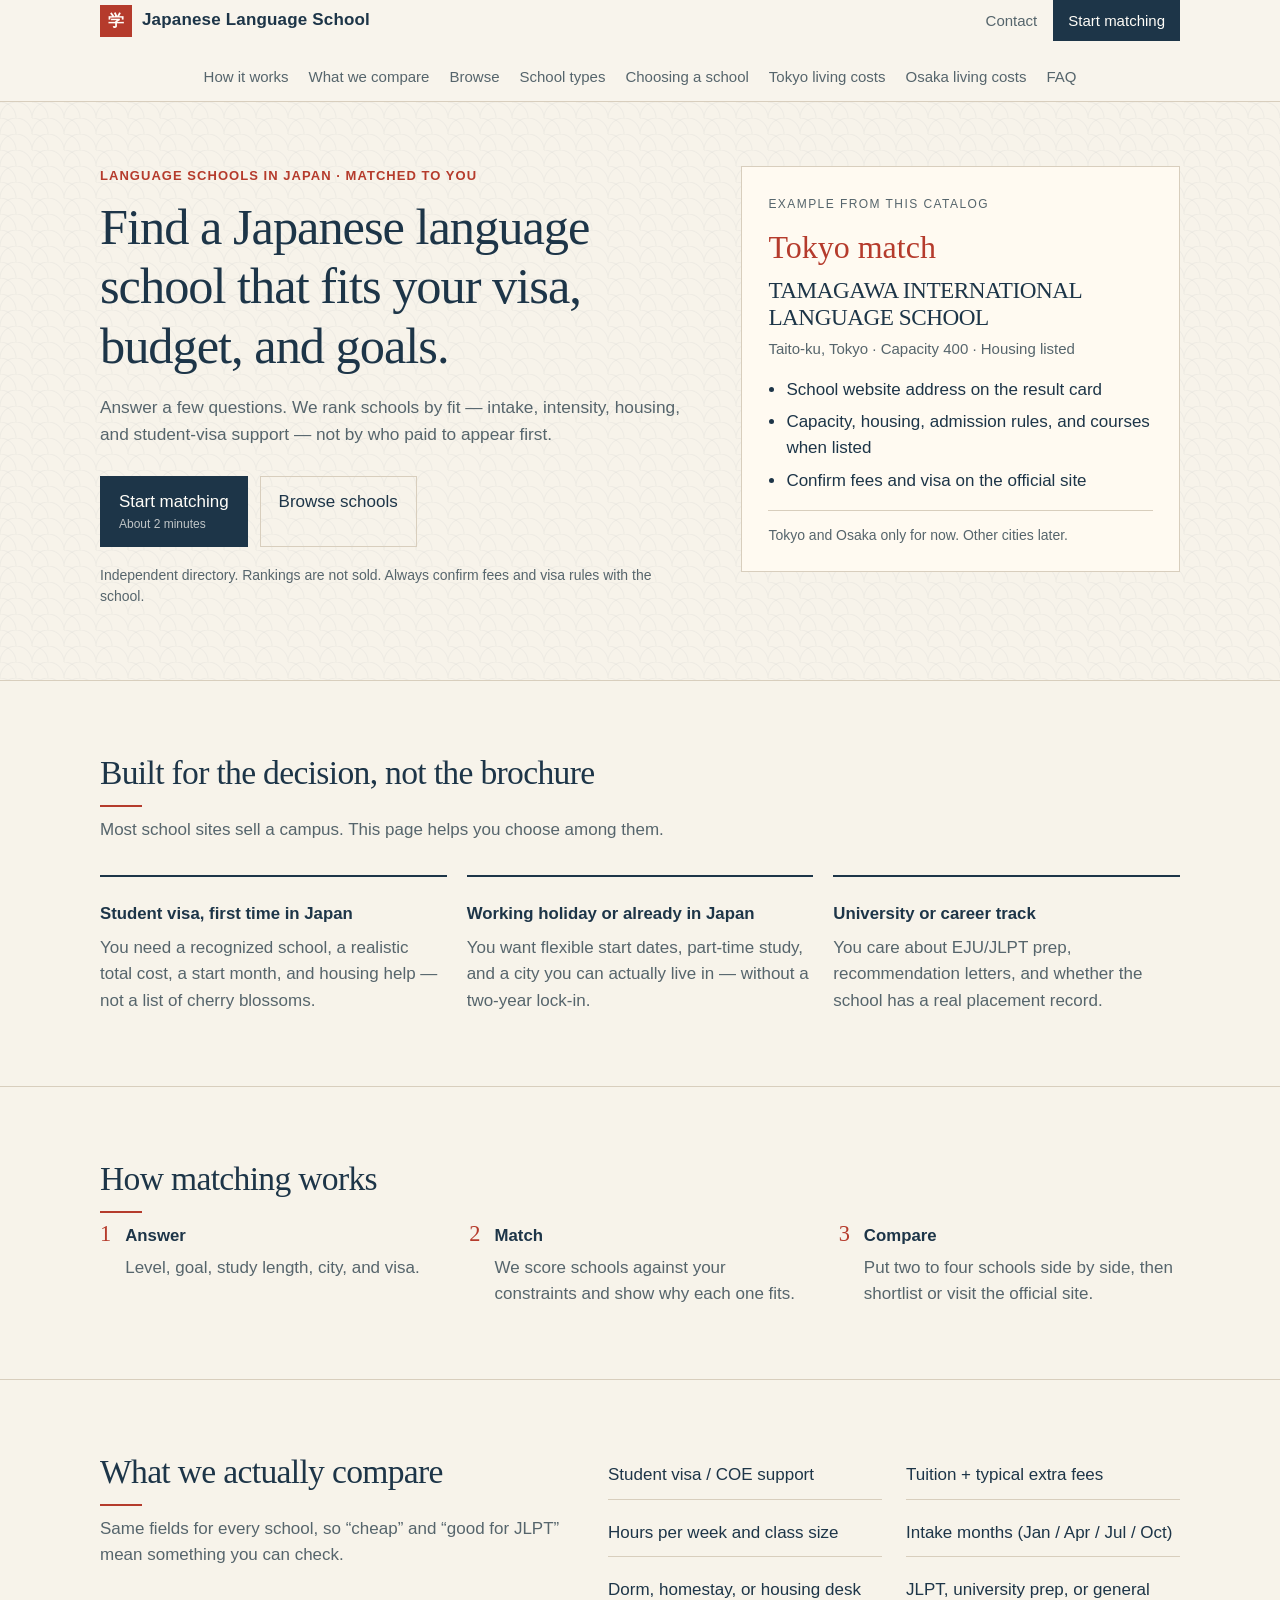
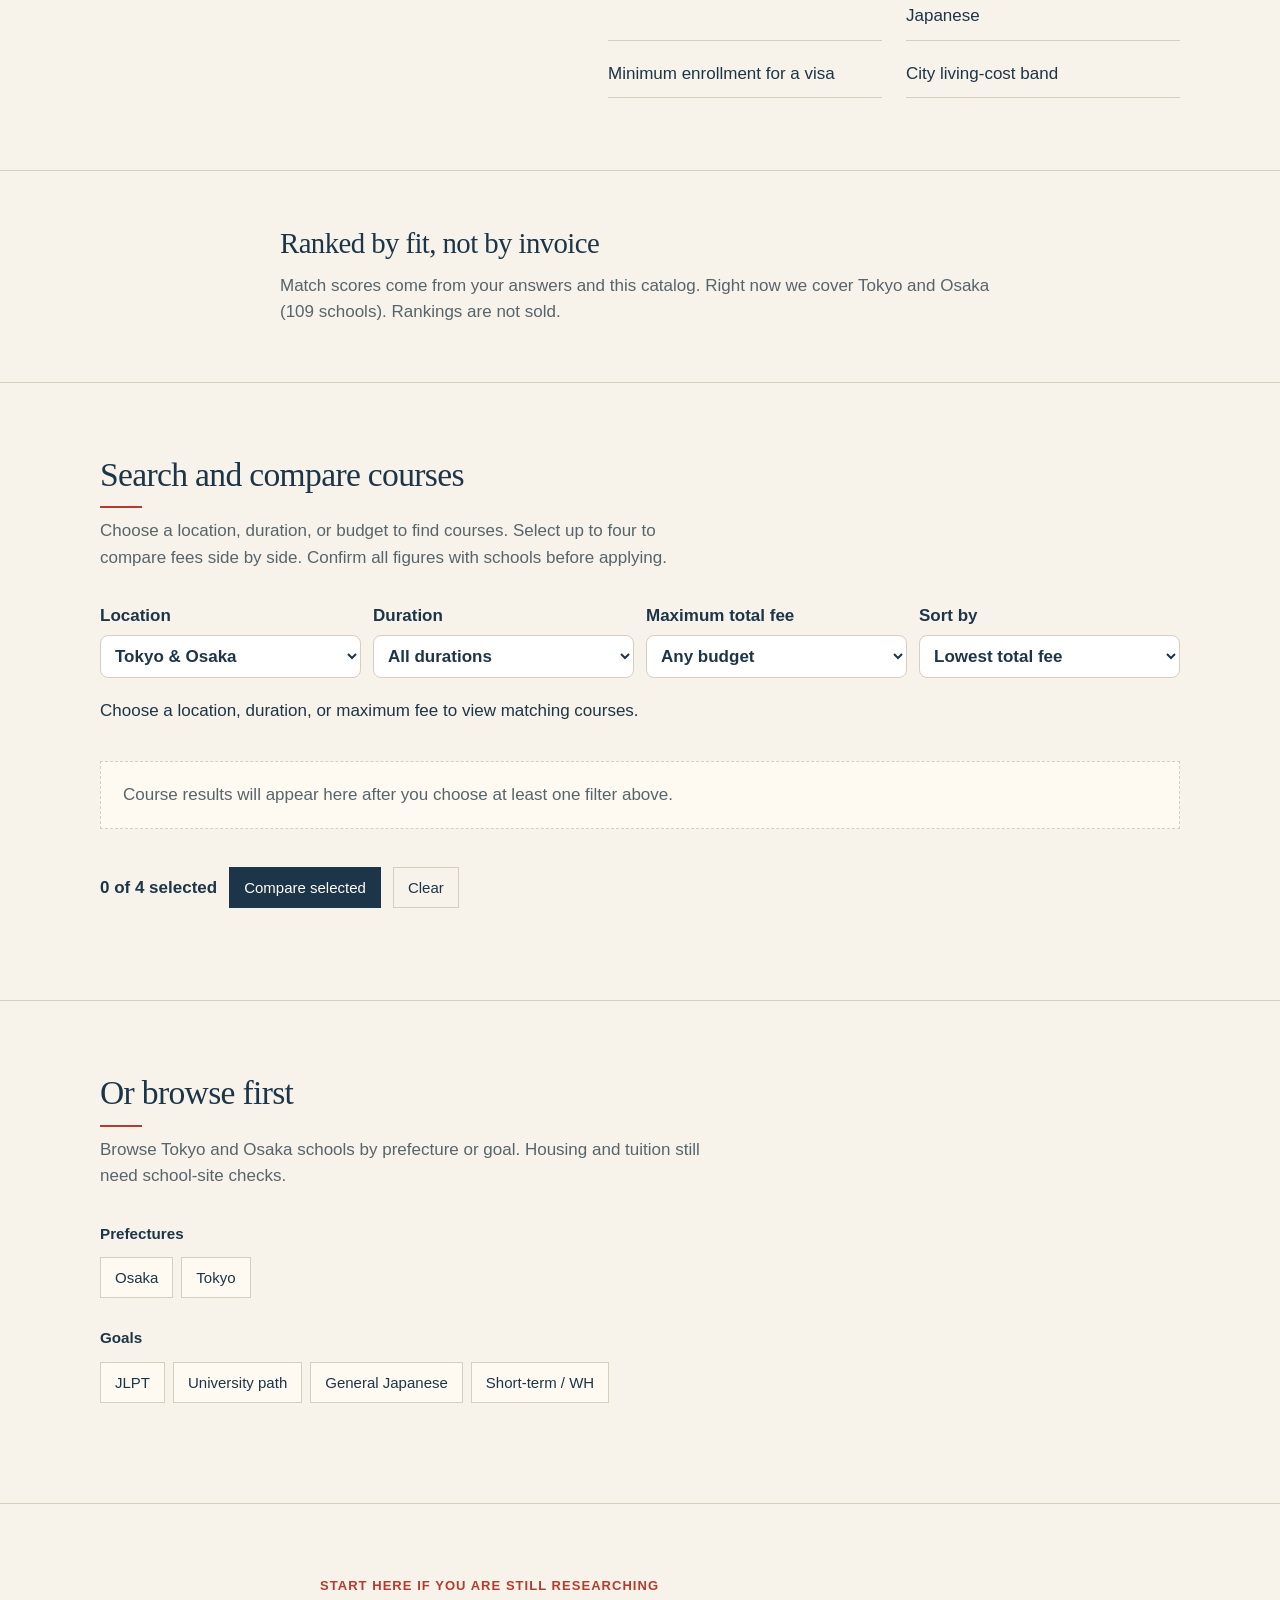
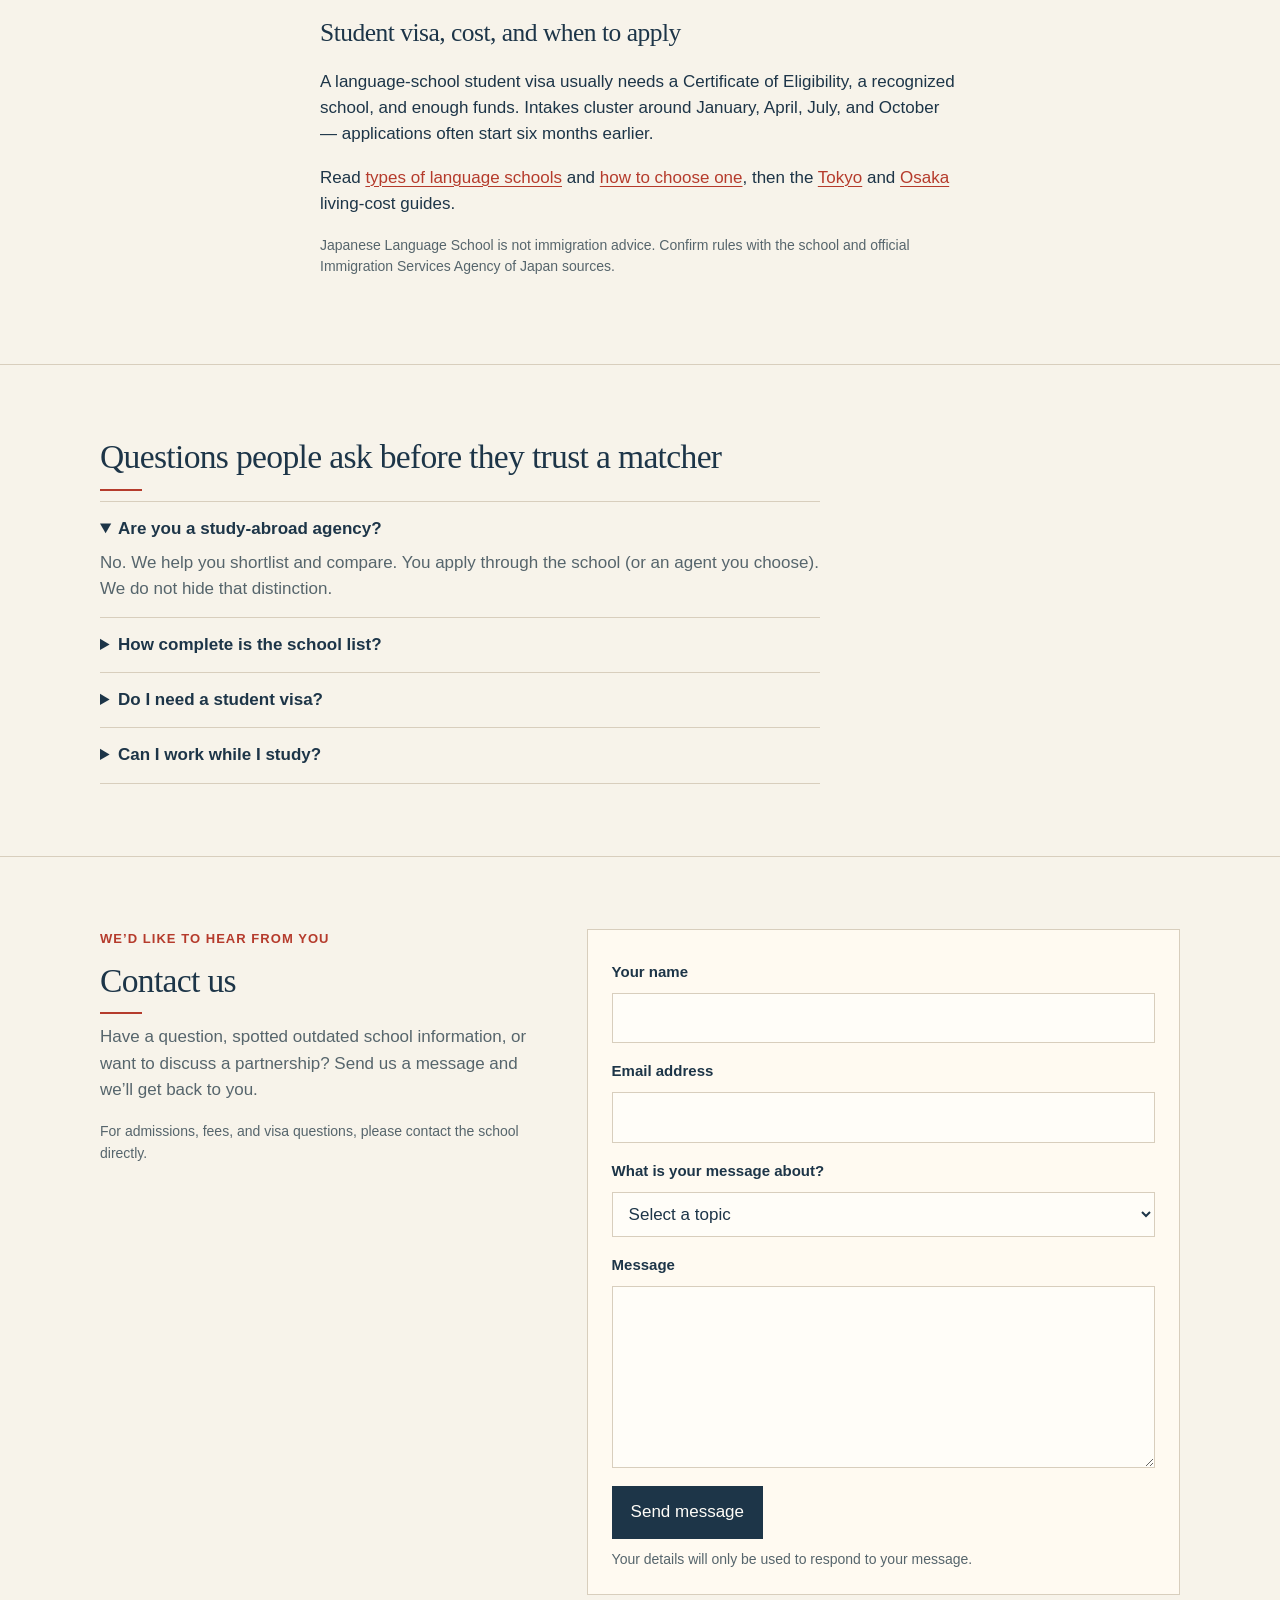
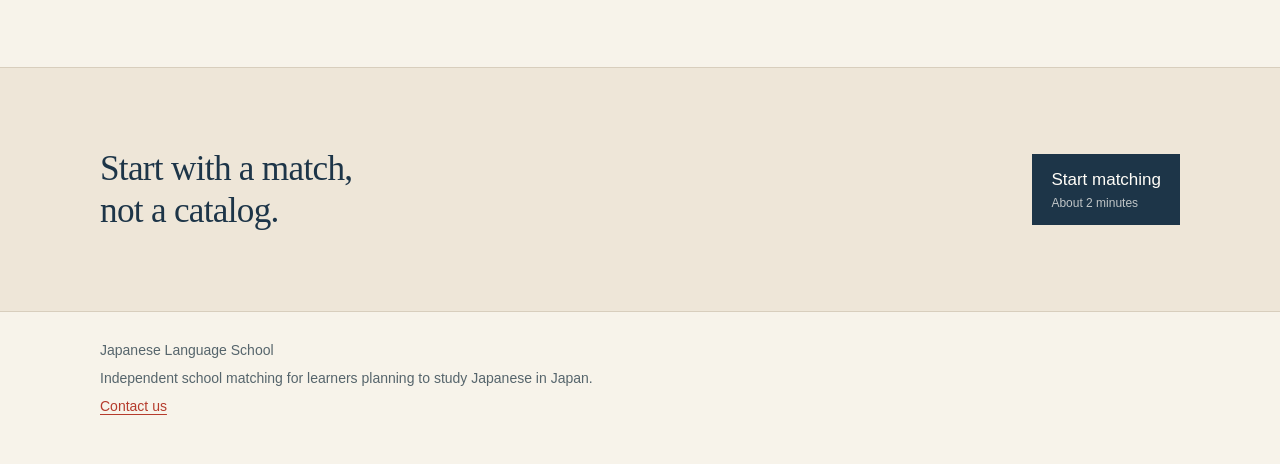
==== commit b7335678: "Add AdSense site verification code" ====
--- a/index.html
+++ b/index.html
@@ -1,6 +1,7 @@
 <!DOCTYPE html>
 <html lang="en">
   <head>
+    <script async src="https://pagead2.googlesyndication.com/pagead/js/adsbygoogle.js?client=ca-pub-7406253083388654" crossorigin="anonymous"></script>
     <meta charset="UTF-8" />
     <meta name="viewport" content="width=device-width, initial-scale=1.0" />
     <title>Japanese Language School — Find a school in Japan</title>
--- a/styles.css
+++ b/styles.css
@@ -1,16 +1,16 @@
 :root {
-  --paper: #f4efe6;
-  --paper-2: #ebe4d6;
-  --ink: #1c1915;
-  --ink-soft: #5c564c;
-  --line: #d4cbb8;
-  --accent: #9c2b1d;
-  --accent-hover: #7e2218;
-  --white: #fcfaf6;
-  --card: #fffdf8;
+  --paper: #f7f3ea;
+  --paper-2: #eee6d8;
+  --ink: #1d3548;
+  --ink-soft: #56656c;
+  --line: #d8cebd;
+  --accent: #b53b2c;
+  --accent-hover: #922e23;
+  --white: #fffdf8;
+  --card: #fffaf1;
   --shadow: none;
-  --serif: "Newsreader", "Iowan Old Style", Georgia, serif;
-  --sans: "Source Sans 3", "Segoe UI", sans-serif;
+  --serif: "Noto Serif JP", "Newsreader", "Iowan Old Style", Georgia, serif;
+  --sans: "Noto Sans JP", "Source Sans 3", "Segoe UI", sans-serif;
   --max: 1080px;
 }
 
@@ -83,16 +83,22 @@
   place-items: center;
   width: 32px;
   height: 32px;
-  border: 1px solid var(--ink);
+  border: 1px solid var(--accent);
+  background: var(--accent);
+  color: var(--white);
   font-family: var(--serif);
   font-size: 16px;
   line-height: 1;
 }
 
 .nav {
-  display: flex;
+  order: 3;
+  display: flex;
+  flex: 1 0 100%;
+  justify-content: center;
   gap: 20px;
-  margin-left: auto;
+  margin-left: 0;
+  padding-bottom: 12px;
 }
 
 .nav a {
@@ -146,9 +152,11 @@
 }
 
 .header-actions {
+  order: 2;
   display: flex;
   align-items: center;
   gap: 16px;
+  margin-left: auto;
 }
 
 .header-contact {
@@ -171,6 +179,11 @@
 .hero {
   padding: 64px 0 72px;
   border-bottom: 1px solid var(--line);
+  background-color: var(--paper);
+  background-image:
+    radial-gradient(circle at 0 100%, transparent 15px, rgba(29, 53, 72, 0.045) 16px, transparent 17px),
+    radial-gradient(circle at 16px 100%, transparent 15px, rgba(29, 53, 72, 0.045) 16px, transparent 17px);
+  background-size: 32px 16px;
 }
 
 .hero-grid {
@@ -291,6 +304,15 @@
   font-size: clamp(1.6rem, 3vw, 2.1rem);
 }
 
+.section-title::after {
+  content: "";
+  display: block;
+  width: 42px;
+  height: 2px;
+  margin-top: 12px;
+  background: var(--accent);
+}
+
 .section-lead {
   margin: 0 0 32px;
   color: var(--ink-soft);
@@ -560,6 +582,26 @@
   left: -10000px;
 }
 
+.compare-empty-state {
+  margin: 18px 0;
+  padding: 20px 22px;
+  border: 1px dashed var(--line);
+  background: var(--card);
+  color: var(--ink-soft);
+}
+
+.compare-controls select {
+  border-color: var(--line) !important;
+  color: var(--ink);
+  font: inherit;
+}
+
+.compare-course-card {
+  border-color: var(--line) !important;
+  border-radius: 2px !important;
+  background: var(--card) !important;
+}
+
 .closing {
   padding: 80px 0;
   background: var(--paper-2);
@@ -852,6 +894,10 @@
 @media (max-width: 860px) {
   .nav {
     display: none;
+  }
+
+  .header-actions {
+    flex-basis: auto;
   }
 
   .hero-grid,
